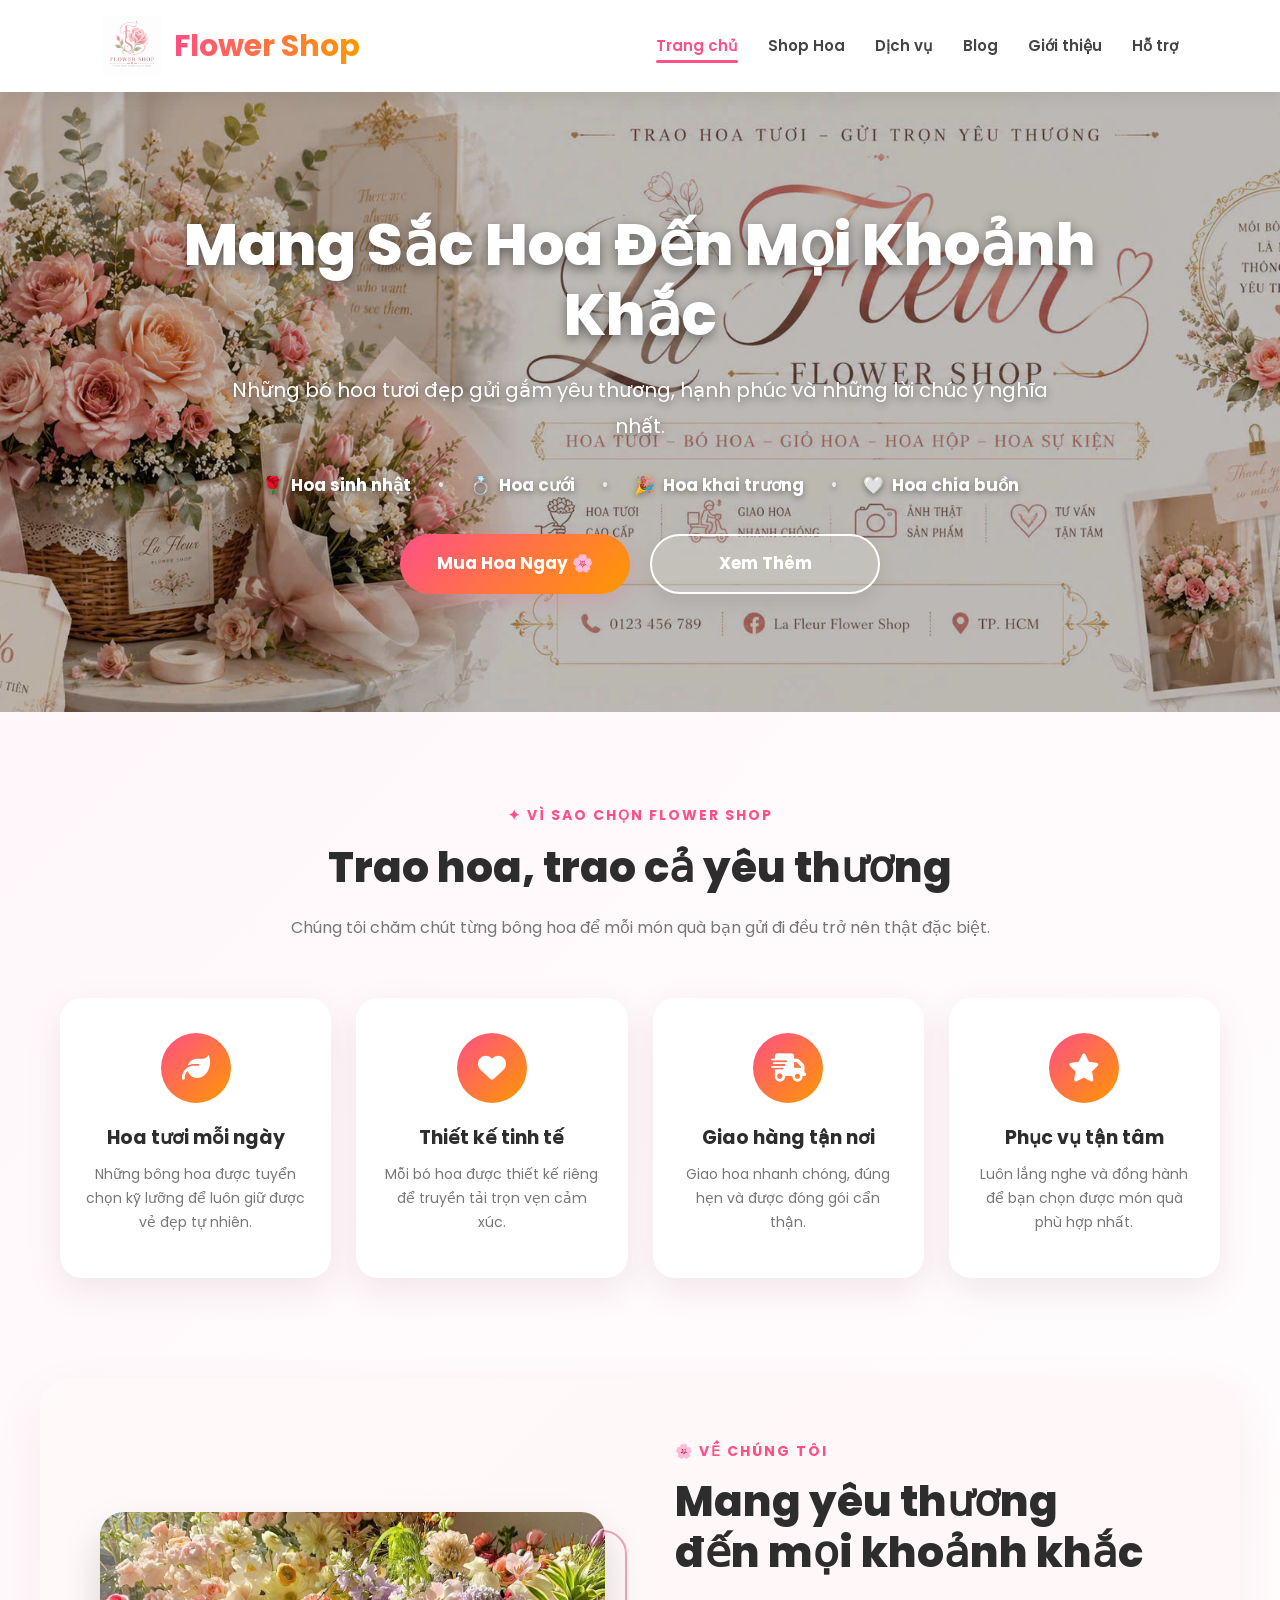
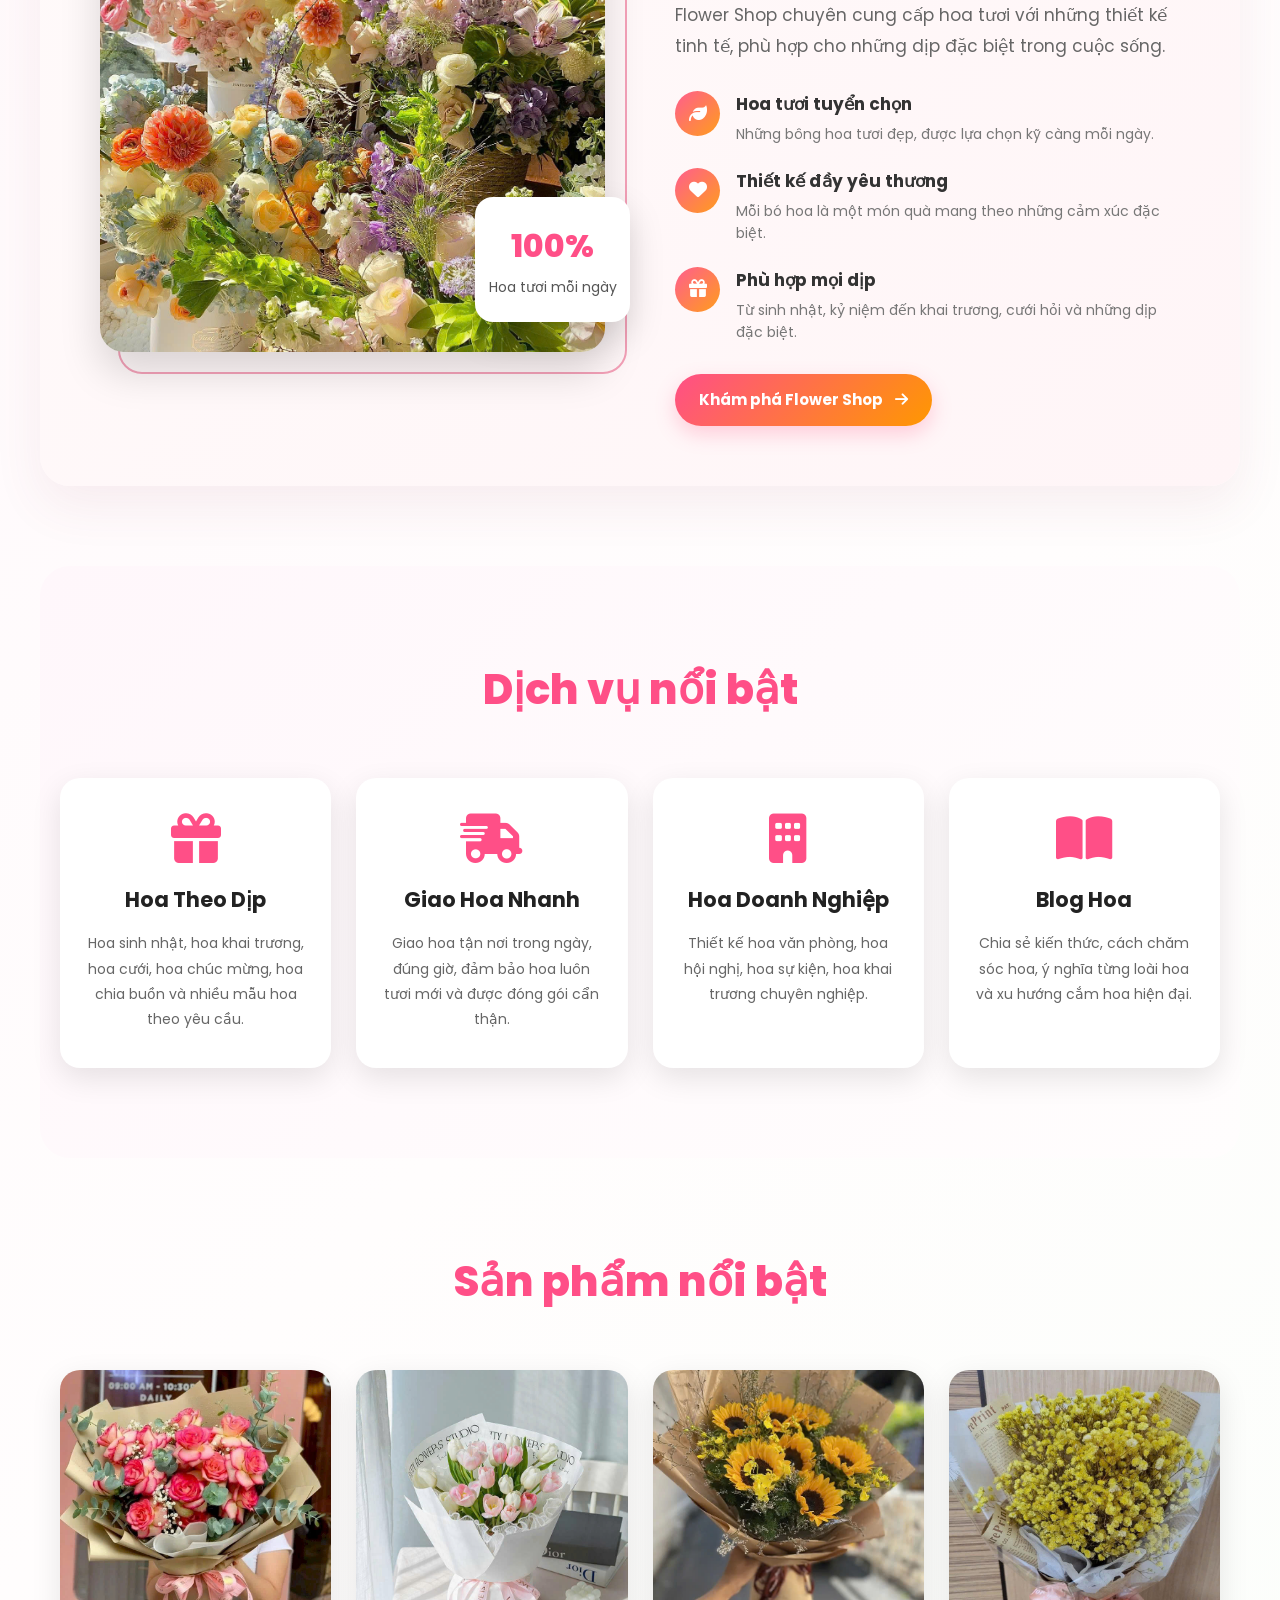
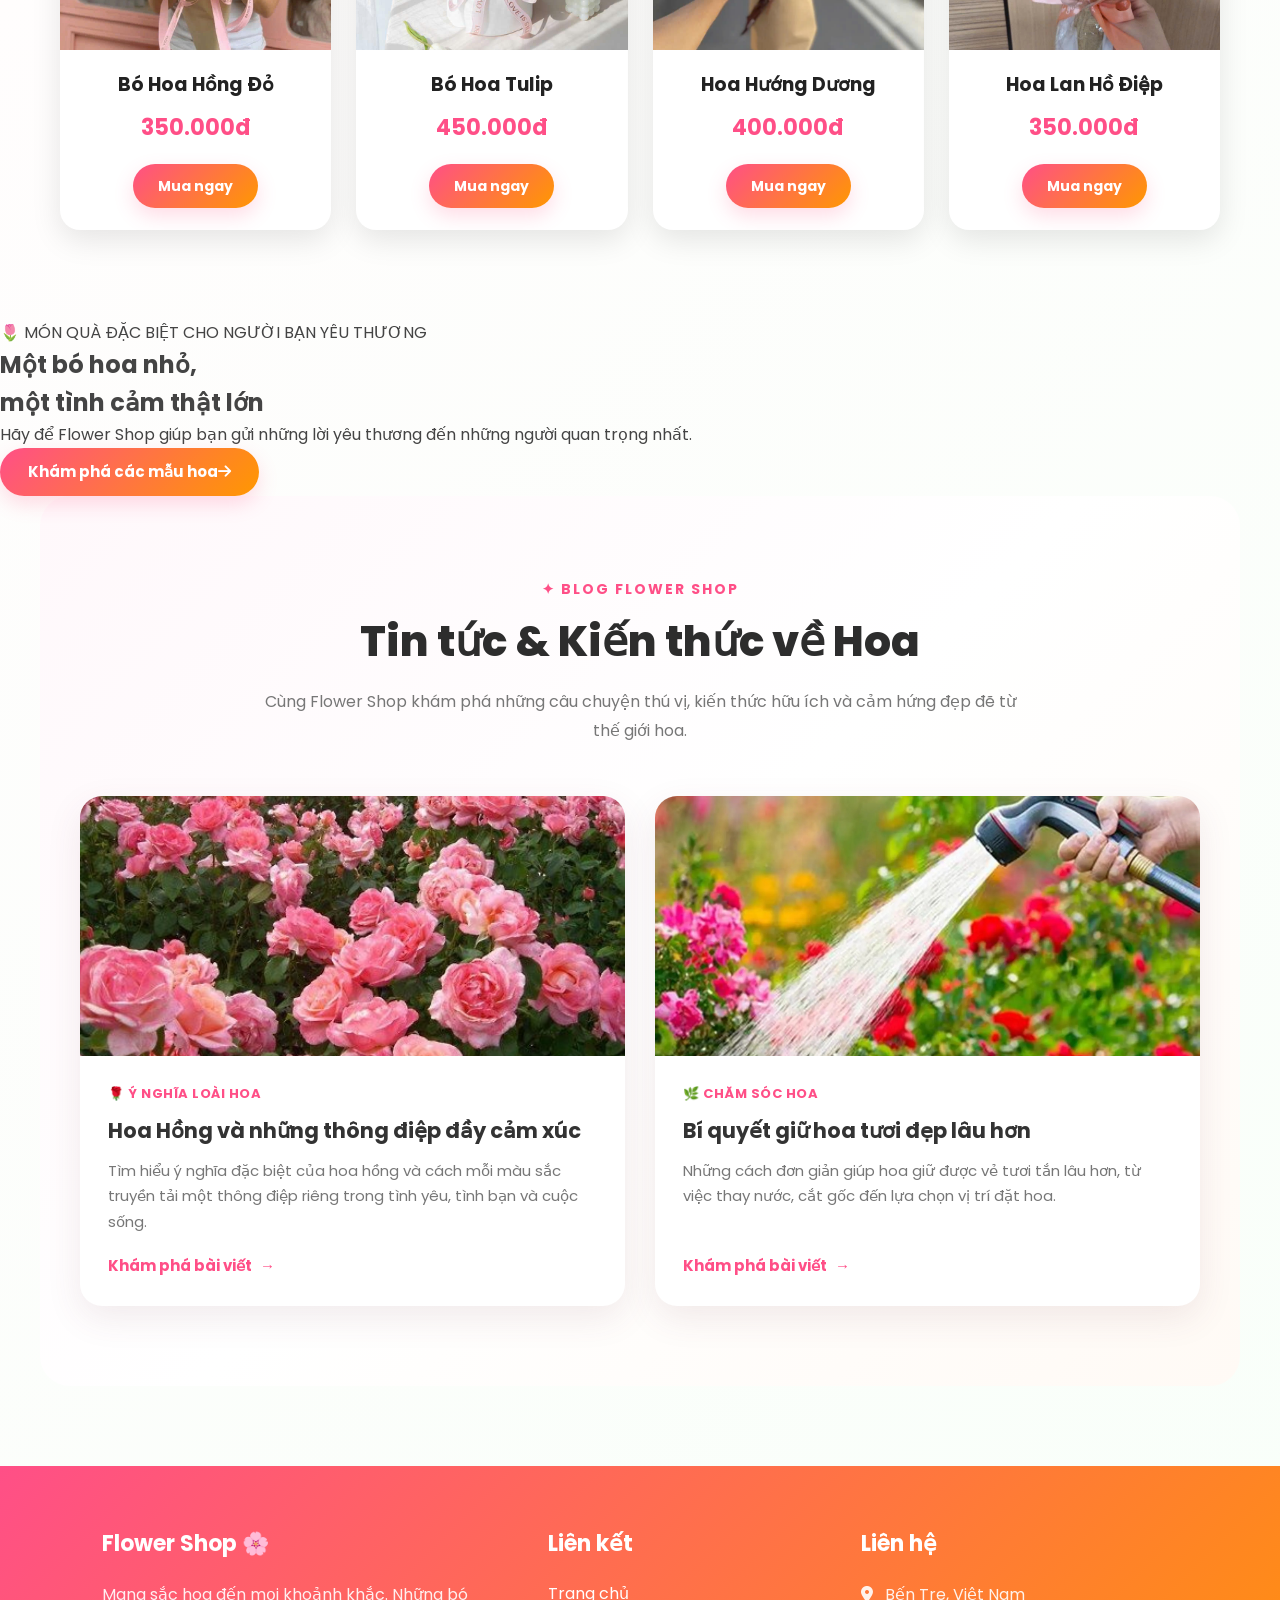
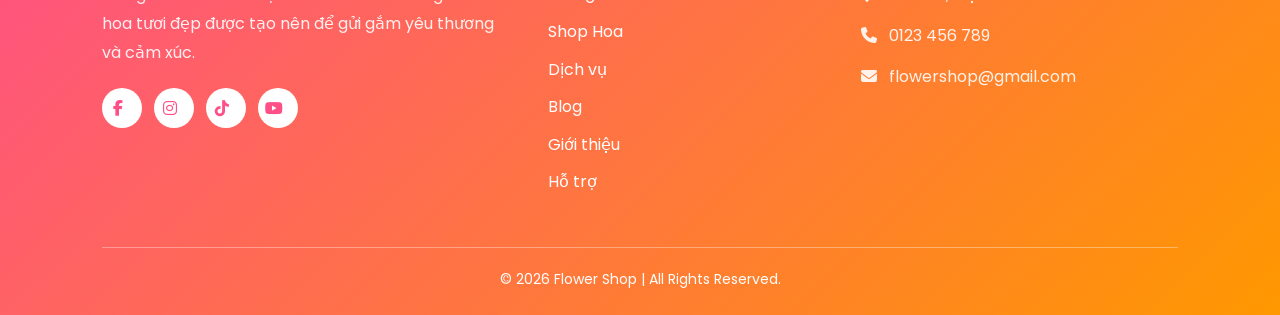
==== index.html @ f6ba6aa0 "Update index.html" ====
<!DOCTYPE html>
<html lang="vi">

<head>

    <meta charset="UTF-8">

    <meta name="viewport" content="width=device-width, initial-scale=1.0">

    <meta
        name="description"
        content="Flower Shop - Hoa tươi cho mọi khoảnh khắc đặc biệt"
    >

    <title>Flower Shop | Mang Sắc Hoa Đến Mọi Khoảnh Khắc</title>


    <!-- =====================================================
         GOOGLE FONT
    ====================================================== -->

    <link rel="preconnect" href="https://fonts.googleapis.com">

    <link
        rel="preconnect"
        href="https://fonts.gstatic.com"
        crossorigin
    >

    <link
        href="https://fonts.googleapis.com/css2?family=Poppins:wght@300;400;500;600;700;800&display=swap"
        rel="stylesheet"
    >


    <!-- =====================================================
         FONT AWESOME
    ====================================================== -->

    <link
        rel="stylesheet"
        href="https://cdnjs.cloudflare.com/ajax/libs/font-awesome/6.5.2/css/all.min.css"
    >


    <!-- =====================================================
         CSS
    ====================================================== -->

    <link rel="stylesheet" href="style.css">

</head>


<body>


<!-- =====================================================
     HEADER
===================================================== -->

<header>

    <!-- LOGO -->

    <a href="index.html" class="logo">

        <img
            src="images/logo.png"
            alt="Flower Shop Logo"
        >

        <span>Flower Shop</span>

    </a>


    <!-- MENU -->

    <nav>

        <ul>

            <li>
                <a href="index.html" class="active">
                    Trang chủ
                </a>
            </li>

            <li>
                <a href="shop.html">
                    Shop Hoa
                </a>
            </li>

            <li>
                <a href="dichvu.html">
                    Dịch vụ
                </a>
            </li>

            <li>
                <a href="blog.html">
                    Blog
                </a>
            </li>

            <li>
                <a href="gioithieu.html">
                    Giới thiệu
                </a>
            </li>

            <li>
                <a href="hotro.html">
                    Hỗ trợ
                </a>
            </li>

        </ul>

    </nav>

</header>



<!-- =====================================================
     HERO BANNER
===================================================== -->

<section class="hero">

    <div class="hero-content">

        <h1>
            Mang Sắc Hoa Đến Mọi Khoảnh Khắc
        </h1>


        <div class="hero-description">

            <p class="hero-intro">

                Những bó hoa tươi đẹp gửi gắm yêu thương,
                hạnh phúc và những lời chúc ý nghĩa nhất.

            </p>


            <div class="hero-categories">

                <span>
                    🌹
                    <strong>Hoa sinh nhật</strong>
                </span>

                <span>
                    💍
                    <strong>Hoa cưới</strong>
                </span>

                <span>
                    🎉
                    <strong>Hoa khai trương</strong>
                </span>

                <span>
                    🤍
                    <strong>Hoa chia buồn</strong>
                </span>

            </div>

        </div>


        <div class="hero-btn">

            <a
                href="shop.html"
                class="btn"
            >
                Mua Hoa Ngay 🌸
            </a>


            <a
                href="gioithieu.html"
                class="btn btn-outline"
            >
                Xem Thêm
            </a>

        </div>

    </div>

</section>



<!-- =====================================================
     WHY US
===================================================== -->

<section class="why-us">

    <div class="why-us-header">

        <span class="why-us-label">
            ✦ VÌ SAO CHỌN FLOWER SHOP
        </span>


        <h2>
            Trao hoa, trao cả yêu thương
        </h2>


        <p>

            Chúng tôi chăm chút từng bông hoa
            để mỗi món quà bạn gửi đi
            đều trở nên thật đặc biệt.

        </p>

    </div>


    <div class="why-us-grid">


        <!-- CARD 1 -->

        <div class="why-us-card">

            <div class="why-us-icon">

                <i class="fa-solid fa-leaf"></i>

            </div>


            <h3>
                Hoa tươi mỗi ngày
            </h3>


            <p>

                Những bông hoa được tuyển chọn kỹ lưỡng
                để luôn giữ được vẻ đẹp tự nhiên.

            </p>

        </div>



        <!-- CARD 2 -->

        <div class="why-us-card">

            <div class="why-us-icon">

                <i class="fa-solid fa-heart"></i>

            </div>


            <h3>
                Thiết kế tinh tế
            </h3>


            <p>

                Mỗi bó hoa được thiết kế riêng
                để truyền tải trọn vẹn cảm xúc.

            </p>

        </div>



        <!-- CARD 3 -->

        <div class="why-us-card">

            <div class="why-us-icon">

                <i class="fa-solid fa-truck-fast"></i>

            </div>


            <h3>
                Giao hàng tận nơi
            </h3>


            <p>

                Giao hoa nhanh chóng, đúng hẹn
                và được đóng gói cẩn thận.

            </p>

        </div>



        <!-- CARD 4 -->

        <div class="why-us-card">

            <div class="why-us-icon">

                <i class="fa-solid fa-star"></i>

            </div>


            <h3>
                Phục vụ tận tâm
            </h3>


            <p>

                Luôn lắng nghe và đồng hành
                để bạn chọn được món quà phù hợp nhất.

            </p>

        </div>


    </div>

</section>



<!-- =====================================================
     GIỚI THIỆU
===================================================== -->

<section class="about-home">


    <!-- HÌNH ẢNH -->

    <div class="about-image">

        <img
            src="images/about.jpg"
            alt="Không gian Flower Shop"
        >


        <div class="about-badge">

            <strong>
                100%
            </strong>


            <span>
                Hoa tươi mỗi ngày
            </span>

        </div>

    </div>



    <!-- NỘI DUNG -->

    <div class="about-text">

        <span class="about-label">
            🌸 VỀ CHÚNG TÔI
        </span>


        <h2>

            Mang yêu thương<br>
            đến mọi khoảnh khắc

        </h2>


        <p class="about-intro">

            Flower Shop chuyên cung cấp hoa tươi
            với những thiết kế tinh tế, phù hợp
            cho những dịp đặc biệt trong cuộc sống.

        </p>


        <div class="about-features">


            <!-- FEATURE 1 -->

            <div class="about-feature">

                <i class="fa-solid fa-leaf"></i>


                <div>

                    <h3>
                        Hoa tươi tuyển chọn
                    </h3>


                    <p>

                        Những bông hoa tươi đẹp,
                        được lựa chọn kỹ càng mỗi ngày.

                    </p>

                </div>

            </div>



            <!-- FEATURE 2 -->

            <div class="about-feature">

                <i class="fa-solid fa-heart"></i>


                <div>

                    <h3>
                        Thiết kế đầy yêu thương
                    </h3>


                    <p>

                        Mỗi bó hoa là một món quà
                        mang theo những cảm xúc đặc biệt.

                    </p>

                </div>

            </div>


            <!-- FEATURE 3 -->

            <div class="about-feature">

                <i class="fa-solid fa-gift"></i>


                <div>

                    <h3>
                        Phù hợp mọi dịp
                    </h3>


                    <p>

                        Từ sinh nhật, kỷ niệm đến khai trương,
                        cưới hỏi và những dịp đặc biệt.

                    </p>

                </div>

            </div>


        </div>


        <a
            href="gioithieu.html"
            class="about-btn"
        >

            Khám phá Flower Shop

            <i class="fa-solid fa-arrow-right"></i>

        </a>

    </div>

</section>



<!-- =====================================================
     DỊCH VỤ NỔI BẬT
===================================================== -->

<section class="service">

    <h2>
        Dịch vụ nổi bật
    </h2>


    <div class="card">


        <!-- DỊCH VỤ 1 -->

        <div class="box">

            <i class="fa-solid fa-gift"></i>


            <h3>
                Hoa Theo Dịp
            </h3>


            <p>

                Hoa sinh nhật, hoa khai trương,
                hoa cưới, hoa chúc mừng,
                hoa chia buồn và nhiều mẫu hoa theo yêu cầu.

            </p>

        </div>



        <!-- DỊCH VỤ 2 -->

        <div class="box">

            <i class="fa-solid fa-truck-fast"></i>


            <h3>
                Giao Hoa Nhanh
            </h3>


            <p>

                Giao hoa tận nơi trong ngày,
                đúng giờ, đảm bảo hoa luôn tươi mới
                và được đóng gói cẩn thận.

            </p>

        </div>



        <!-- DỊCH VỤ 3 -->

        <div class="box">

            <i class="fa-solid fa-building"></i>


            <h3>
                Hoa Doanh Nghiệp
            </h3>


            <p>

                Thiết kế hoa văn phòng,
                hoa hội nghị,
                hoa sự kiện,
                hoa khai trương chuyên nghiệp.

            </p>

        </div>



        <!-- DỊCH VỤ 4 -->

        <div class="box">

            <i class="fa-solid fa-book-open"></i>


            <h3>
                Blog Hoa
            </h3>


            <p>

                Chia sẻ kiến thức,
                cách chăm sóc hoa,
                ý nghĩa từng loài hoa
                và xu hướng cắm hoa hiện đại.

            </p>

        </div>


    </div>

</section>



<!-- =====================================================
     SẢN PHẨM NỔI BẬT
===================================================== -->

<section class="featured">

    <h2>
        Sản phẩm nổi bật
    </h2>


    <div class="products">


        <!-- SẢN PHẨM 1 -->

        <div class="product-card">

            <img
                src="images/rose.jpg"
                alt="Bó Hoa Hồng Đỏ"
            >


            <h3>
                Bó Hoa Hồng Đỏ
            </h3>


            <p class="price">
                350.000đ
            </p>


            <a
                href="shop.html"
                class="btn"
            >
                Mua ngay
            </a>

        </div>



        <!-- SẢN PHẨM 2 -->

        <div class="product-card">

            <img
                src="images/tulip.jpg"
                alt="Bó Hoa Tulip"
            >


            <h3>
                Bó Hoa Tulip
            </h3>


            <p class="price">
                450.000đ
            </p>


            <a
                href="shop.html"
                class="btn"
            >
                Mua ngay
            </a>

        </div>



        <!-- SẢN PHẨM 3 -->

        <div class="product-card">

            <img
                src="images/sunflower.jpg"
                alt="Hoa Hướng Dương"
            >


            <h3>
                Hoa Hướng Dương
            </h3>


            <p class="price">
                400.000đ
            </p>


            <a
                href="shop.html"
                class="btn"
            >
                Mua ngay
            </a>

        </div>



        <!-- SẢN PHẨM 4 -->

        <div class="product-card">

            <img
                src="images/orchid.jpg"
                alt="Hoa Lan Hồ Điệp"
            >


            <h3>
                Hoa Lan Hồ Điệp
            </h3>


            <p class="price">
                350.000đ
            </p>


            <a
                href="shop.html"
                class="btn"
            >
                Mua ngay
            </a>

        </div>


    </div>

</section>



<!-- =====================================================
     CTA
===================================================== -->

<section class="home-cta">

    <div class="home-cta-content">

        <span>
            🌷 MÓN QUÀ ĐẶC BIỆT CHO NGƯỜI BẠN YÊU THƯƠNG
        </span>

        <h2>
            Một bó hoa nhỏ,<br>
            một tình cảm thật lớn
        </h2>

        <p>
            Hãy để Flower Shop giúp bạn gửi những lời yêu thương
            đến những người quan trọng nhất.
        </p>

        <a
            href="shop.html"
            class="btn"
        >
            Khám phá các mẫu hoa
            <i class="fa-solid fa-arrow-right"></i>
        </a>

    </div>

</section>



<!-- =====================================================
     BLOG / TIN TỨC
===================================================== -->

<section class="news">

    <div class="news-header">

        <span class="news-label">
            ✦ BLOG FLOWER SHOP
        </span>


        <h2>
            Tin tức & Kiến thức về Hoa
        </h2>


        <p>

            Cùng Flower Shop khám phá những câu chuyện thú vị,
            kiến thức hữu ích và cảm hứng đẹp đẽ từ thế giới hoa.

        </p>

    </div>


    <div class="news-box">


        <!-- BÀI VIẾT 1 -->

        <article class="news-card">

            <img
                src="images/blog1.jpg"
                alt="Ý nghĩa các màu hoa hồng"
            >


            <div class="news-card-content">

                <span class="news-category">
                    🌹 Ý NGHĨA LOÀI HOA
                </span>


                <h3>
                    Hoa Hồng và những thông điệp đầy cảm xúc
                </h3>


                <p>

                    Tìm hiểu ý nghĩa đặc biệt của hoa hồng
                    và cách mỗi màu sắc truyền tải một thông điệp
                    riêng trong tình yêu, tình bạn và cuộc sống.

                </p>


                <a
                    href="blog.html"
                    class="btn2"
                >
                    Khám phá bài viết
                </a>

            </div>

        </article>



        <!-- BÀI VIẾT 2 -->

        <article class="news-card">

            <img
                src="images/blog2.jpg"
                alt="Cách chăm sóc hoa tươi"
            >


            <div class="news-card-content">

                <span class="news-category">
                    🌿 CHĂM SÓC HOA
                </span>


                <h3>
                    Bí quyết giữ hoa tươi đẹp lâu hơn
                </h3>


                <p>

                    Những cách đơn giản giúp hoa giữ được
                    vẻ tươi tắn lâu hơn, từ việc thay nước,
                    cắt gốc đến lựa chọn vị trí đặt hoa.

                </p>


                <a
                    href="blog.html"
                    class="btn2"
                >
                    Khám phá bài viết
                </a>

            </div>

        </article>


    </div>

</section>



<!-- =====================================================
     FOOTER
===================================================== -->

<footer>

    <div class="footer-content">


        <!-- THÔNG TIN -->

        <div class="footer-box">

            <h3>
                Flower Shop 🌸
            </h3>


            <p>

                Mang sắc hoa đến mọi khoảnh khắc.
                Những bó hoa tươi đẹp được tạo nên
                để gửi gắm yêu thương và cảm xúc.

            </p>


            <!-- SOCIAL -->

            <div class="social">

                <a
                    href="#"
                    aria-label="Facebook"
                >
                    <i class="fab fa-facebook-f"></i>
                </a>


                <a
                    href="#"
                    aria-label="Instagram"
                >
                    <i class="fab fa-instagram"></i>
                </a>


                <a
                    href="#"
                    aria-label="TikTok"
                >
                    <i class="fab fa-tiktok"></i>
                </a>


                <a
                    href="#"
                    aria-label="YouTube"
                >
                    <i class="fab fa-youtube"></i>
                </a>

            </div>

        </div>



        <!-- LIÊN KẾT -->

        <div class="footer-box">

            <h3>
                Liên kết
            </h3>


            <ul>

                <li>
                    <a href="index.html">
                        Trang chủ
                    </a>
                </li>


                <li>
                    <a href="shop.html">
                        Shop Hoa
                    </a>
                </li>


                <li>
                    <a href="dichvu.html">
                        Dịch vụ
                    </a>
                </li>


                <li>
                    <a href="blog.html">
                        Blog
                    </a>
                </li>


                <li>
                    <a href="gioithieu.html">
                        Giới thiệu
                    </a>
                </li>


                <li>
                    <a href="hotro.html">
                        Hỗ trợ
                    </a>
                </li>

            </ul>

        </div>



        <!-- LIÊN HỆ -->

        <div class="footer-box">

            <h3>
                Liên hệ
            </h3>


            <p>
                <i class="fa-solid fa-location-dot"></i>
                Bến Tre, Việt Nam
            </p>


            <p>
                <i class="fa-solid fa-phone"></i>
                0123 456 789
            </p>


            <p>
                <i class="fa-solid fa-envelope"></i>
                flowershop@gmail.com
            </p>

        </div>


    </div>


    <hr>


    <p class="copyright">

        © 2026 Flower Shop | All Rights Reserved.

    </p>

</footer>


</body>

</html>
---- style.css ----
/* =========================================================
   FLOWER SHOP - STYLE.CSS
   CSS ĐÃ SẮP XẾP LẠI
========================================================= */


/* =========================================================
   1. RESET & GLOBAL
========================================================= */

* {
    margin: 0;
    padding: 0;
    box-sizing: border-box;
    font-family: 'Poppins', sans-serif;
}

html {
    scroll-behavior: smooth;
}

html,
body {
    width: 100%;
    min-height: 100%;
    margin: 0;
    padding: 0;
    overflow-x: hidden;
}

body {
    background: linear-gradient(
        135deg,
        #fff6fa,
        #fffdfd,
        #f8fff9
    );

    color: #444;
    line-height: 1.6;
}

:root {
    --pink: #ff4f87;
    --pink-light: #ffe5ee;
    --pink-dark: #e63b72;

    --orange: #ff9800;
    --orange-light: #ffc46b;

    --green: #4caf50;

    --white: #ffffff;
    --dark: #2d2d2d;
    --gray: #666;

    --shadow:
        0 10px 30px rgba(0, 0, 0, 0.10);
}

img {
    max-width: 100%;
    display: block;
}

a {
    text-decoration: none;
    color: inherit;
}

button,
input,
textarea {
    font-family: inherit;
}

section {
    width: 100%;
}

h1,
h2,
h3,
h4,
p {
    word-wrap: break-word;
}


/* =========================================================
   2. BUTTON GLOBAL
========================================================= */

.btn {
    display: inline-flex;
    align-items: center;
    justify-content: center;

    padding: 12px 28px;

    border: none;
    border-radius: 35px;

    color: #fff;

    background:
        linear-gradient(
            135deg,
            var(--pink),
            var(--orange)
        );

    font-size: 15px;
    font-weight: 700;

    cursor: pointer;

    box-shadow:
        0 8px 20px rgba(255, 79, 129, 0.20);

    transition:
        transform 0.3s ease,
        box-shadow 0.3s ease;
}

.btn:hover {
    color: #fff;
    transform: translateY(-4px);

    box-shadow:
        0 12px 28px rgba(255, 79, 129, 0.30);
}


/* =========================================================
   3. HEADER
========================================================= */

header {
    position: sticky;
    top: 0;
    left: 0;

    z-index: 999;

    width: 100%;

    display: flex;
    align-items: center;
    justify-content: space-between;

    padding: 16px 8%;

    background: rgba(255, 255, 255, 0.96);

    backdrop-filter: blur(12px);

    box-shadow:
        0 3px 18px rgba(0, 0, 0, 0.08);
}


/* LOGO */

.logo {
    display: flex;
    align-items: center;

    gap: 12px;

    font-size: 30px;
    font-weight: 700;

    color: var(--pink);

    transition: 0.3s;
}

.logo img {
    width: 60px;
    height: 60px;

    object-fit: contain;
}

.logo span {
    background:
        linear-gradient(
            90deg,
            #ff4f81,
            #ff9800
        );

    -webkit-background-clip: text;
    -webkit-text-fill-color: transparent;
}

.logo:hover {
    transform: scale(1.05);
}


/* MENU */

nav ul {
    display: flex;
    align-items: center;

    list-style: none;

    gap: 30px;
}

nav ul li {
    margin: 0;
}

nav ul li a {
    position: relative;

    color: #444;

    font-size: 15px;
    font-weight: 600;

    transition: 0.3s;
}

nav ul li a:hover,
nav ul li a.active {
    color: var(--pink);
}

nav ul li a::after {
    content: "";

    position: absolute;

    left: 0;
    bottom: -7px;

    width: 0;
    height: 3px;

    background: var(--pink);

    border-radius: 10px;

    transition: 0.3s;
}

nav ul li a:hover::after,
nav ul li a.active::after {
    width: 100%;
}


/* =========================================================
   4. HERO
========================================================= */

.hero {
    position: relative;

    width: 100%;
    min-height: 620px;

    display: flex;
    align-items: center;
    justify-content: center;

    overflow: hidden;

    background:
        linear-gradient(
            rgba(0, 0, 0, 0.25),
            rgba(0, 0, 0, 0.25)
        ),
        url("images/banner.jpg");

    background-position: center;
    background-repeat: no-repeat;
    background-size: cover;
}

.hero-content {
    position: relative;
    z-index: 2;

    width: 100%;
    max-width: 1200px;

    margin: 0 auto;

    padding: 80px 30px;

    display: flex;
    flex-direction: column;

    align-items: center;
    justify-content: center;

    text-align: center;
}

.hero h1 {
    max-width: 1000px;

    margin-bottom: 22px;

    color: #fff;

    font-size: 58px;
    font-weight: 800;

    line-height: 1.2;

    text-shadow:
        0 4px 12px rgba(0, 0, 0, 0.45);
}

.hero-description {
    width: 100%;
    max-width: 850px;

    margin: 0 auto;
}

.hero-intro {
    margin-bottom: 28px;

    color: #fff;

    font-size: 20px;
    line-height: 1.8;

    text-shadow:
        0 2px 8px rgba(0, 0, 0, 0.45);
}

.hero-categories {
    display: flex;
    align-items: center;
    justify-content: center;

    flex-wrap: wrap;

    gap: 15px 25px;

    margin-bottom: 35px;
}

.hero-categories span {
    display: flex;
    align-items: center;

    gap: 8px;

    color: #fff;

    font-size: 17px;
    font-weight: 500;

    text-shadow:
        0 2px 6px rgba(0, 0, 0, 0.4);
}

.hero-categories span:not(:last-child)::after {
    content: "•";

    margin-left: 18px;

    color: rgba(255, 255, 255, 0.75);
}

.hero-btn {
    display: flex;
    align-items: center;
    justify-content: center;

    flex-wrap: wrap;

    gap: 20px;
}

.hero-btn .btn {
    width: 230px;
    height: 60px;

    padding: 0;

    border-radius: 35px;

    font-size: 17px;
}

.hero-btn .btn-outline {
    color: #fff;

    background: rgba(255, 255, 255, 0.12);

    border: 2px solid #fff;

    box-shadow:
        0 8px 20px rgba(0, 0, 0, 0.08);
}

.hero-btn .btn-outline:hover {
    color: var(--pink);
    background: #fff;
}


/* =========================================================
   5. WHY US
========================================================= */

.why-us {
    width: 100%;
    max-width: 1200px;

    margin: 0 auto;

    padding: 90px 20px 80px;
}

.why-us-header {
    width: 100%;
    max-width: 760px;

    margin: 0 auto 55px;

    text-align: center;
}

.why-us-label {
    display: inline-block;

    margin-bottom: 15px;

    color: var(--pink);

    font-size: 14px;
    font-weight: 700;

    letter-spacing: 2px;
}

.why-us-header h2 {
    margin-bottom: 18px;

    color: var(--dark);

    font-size: 42px;
    font-weight: 800;

    line-height: 1.3;
}

.why-us-header p {
    color: #777;

    font-size: 16px;

    line-height: 1.8;
}

.why-us-grid {
    width: 100%;

    display: grid;

    grid-template-columns:
        repeat(4, minmax(0, 1fr));

    gap: 25px;
}

.why-us-card {
    min-width: 0;
    min-height: 280px;

    padding: 35px 25px;

    background: #fff;

    border-radius: 22px;

    text-align: center;

    box-shadow:
        0 12px 35px rgba(120, 60, 80, 0.10);

    transition:
        transform 0.35s ease,
        box-shadow 0.35s ease;
}

.why-us-card:hover {
    transform: translateY(-8px);

    box-shadow:
        0 20px 45px rgba(120, 60, 80, 0.16);
}

.why-us-icon {
    width: 70px;
    height: 70px;

    margin: 0 auto 22px;

    display: flex;
    align-items: center;
    justify-content: center;

    color: #fff;

    background:
        linear-gradient(
            135deg,
            var(--pink),
            var(--orange)
        );

    border-radius: 50%;

    font-size: 28px;
}

.why-us-card h3 {
    margin-bottom: 12px;

    color: #2d2d2d;

    font-size: 19px;

    line-height: 1.4;
}

.why-us-card p {
    color: #777;

    font-size: 14px;

    line-height: 1.7;
}


/* =========================================================
   6. ABOUT HOME
========================================================= */

.about-home {
    position: relative;

    width: calc(100% - 40px);
    max-width: 1200px;

    min-height: 560px;

    margin: 20px auto 80px;

    padding: 60px;

    display: grid;

    grid-template-columns:
        minmax(0, 1fr)
        minmax(0, 1fr);

    align-items: center;

    gap: 70px;

    background:
        linear-gradient(
            135deg,
            #fffafa,
            #fff5f7
        );

    border-radius: 30px;

    box-shadow:
        0 20px 50px rgba(150, 70, 90, 0.08);
}

.about-image {
    position: relative;

    width: 100%;
    height: 440px;

    border-radius: 24px;
}

.about-image img {
    position: relative;
    z-index: 1;

    width: 100%;
    height: 100%;

    object-fit: cover;

    border-radius: 24px;

    box-shadow:
        0 20px 40px rgba(0, 0, 0, 0.15);

    transition: 0.5s;
}

.about-image:hover img {
    transform: scale(1.03);
}

.about-image::before {
    content: "";

    position: absolute;

    top: 18px;
    left: 18px;

    width: 100%;
    height: 100%;

    border: 2px solid #f4a1b8;

    border-radius: 24px;

    z-index: 0;
}

.about-badge {
    position: absolute;

    right: -25px;
    bottom: 30px;

    z-index: 2;

    width: 155px;
    height: 125px;

    display: flex;
    flex-direction: column;

    align-items: center;
    justify-content: center;

    text-align: center;

    background: #fff;

    border-radius: 18px;

    box-shadow:
        0 15px 35px rgba(0, 0, 0, 0.15);
}

.about-badge strong {
    color: var(--pink);

    font-size: 32px;
    font-weight: 800;
}

.about-badge span {
    margin-top: 5px;

    color: #555;

    font-size: 14px;
}

.about-text {
    min-width: 0;
    text-align: left;
}

.about-label {
    display: inline-block;

    margin-bottom: 15px;

    color: var(--pink);

    font-size: 14px;
    font-weight: 700;

    letter-spacing: 2px;
}

.about-text h2 {
    margin-bottom: 22px;

    color: var(--dark);

    font-size: 42px;
    font-weight: 800;

    line-height: 1.2;
}

.about-intro {
    margin-bottom: 30px;

    color: #666;

    font-size: 17px;

    line-height: 1.8;
}

.about-features {
    display: flex;
    flex-direction: column;

    gap: 22px;

    margin-bottom: 30px;
}

.about-feature {
    display: flex;
    align-items: flex-start;

    gap: 16px;
}

.about-feature > i {
    width: 45px;
    height: 45px;

    flex-shrink: 0;

    display: flex;
    align-items: center;
    justify-content: center;

    color: #fff;

    background:
        linear-gradient(
            135deg,
            #ff5d8f,
            #ff9d1c
        );

    border-radius: 50%;

    font-size: 18px;
}

.about-feature h3 {
    margin-bottom: 5px;

    color: #333;

    font-size: 17px;
}

.about-feature p {
    color: #777;

    font-size: 14px;

    line-height: 1.6;
}

.about-btn {
    display: inline-flex;
    align-items: center;

    gap: 12px;

    padding: 14px 24px;

    color: #fff;

    background:
        linear-gradient(
            135deg,
            var(--pink),
            var(--orange)
        );

    border-radius: 30px;

    font-size: 15px;
    font-weight: 700;

    box-shadow:
        0 8px 20px rgba(255, 79, 129, 0.25);

    transition: 0.3s;
}

.about-btn:hover {
    color: #fff;

    transform: translateY(-4px);
}


/* =========================================================
   7. SERVICE
========================================================= */

.service {
    width: calc(100% - 40px);
    max-width: 1200px;

    margin: 0 auto;

    padding: 90px 20px;

    background:
        linear-gradient(
            135deg,
            #fff7fb,
            #fffdfd
        );

    border-radius: 30px;
}

.service h2 {
    margin-bottom: 55px;

    color: var(--pink);

    font-size: 42px;
    font-weight: 800;

    text-align: center;
}

.card {
    width: 100%;

    display: grid;

    grid-template-columns:
        repeat(4, minmax(0, 1fr));

    gap: 25px;
}

.box {
    min-width: 0;
    min-height: 290px;

    display: flex;
    flex-direction: column;

    align-items: center;

    padding: 35px 25px;

    background: #fff;

    border-radius: 20px;

    text-align: center;

    box-shadow: var(--shadow);

    transition:
        transform 0.35s ease,
        box-shadow 0.35s ease;
}

.box:hover {
    transform: translateY(-8px);

    box-shadow:
        0 18px 40px rgba(0, 0, 0, 0.14);
}

.box i {
    margin-bottom: 20px;

    color: var(--pink);

    font-size: 50px;
}

.box h3 {
    margin-bottom: 15px;

    color: #222;

    font-size: 21px;
}

.box p {
    color: #666;

    font-size: 14px;

    line-height: 1.8;
}


/* =========================================================
   8. FEATURED PRODUCTS
========================================================= */

.featured {
    width: 100%;
    max-width: 1200px;

    margin: 0 auto;

    padding: 90px 20px;
}

.featured h2 {
    margin-bottom: 55px;

    color: var(--pink);

    font-size: 42px;
    font-weight: 800;

    text-align: center;
}

.products {
    width: 100%;

    display: grid;

    grid-template-columns:
        repeat(4, minmax(0, 1fr));

    gap: 25px;
}

.product-card {
    min-width: 0;

    overflow: hidden;

    display: flex;
    flex-direction: column;

    align-items: center;

    background: #fff;

    border-radius: 20px;

    text-align: center;

    box-shadow: var(--shadow);

    transition:
        transform 0.35s ease,
        box-shadow 0.35s ease;
}

.product-card:hover {
    transform: translateY(-10px);

    box-shadow:
        0 18px 40px rgba(0, 0, 0, 0.15);
}

.product-card img {
    width: 100%;
    height: 280px;

    object-fit: cover;

    transition: 0.5s;
}

.product-card:hover img {
    transform: scale(1.06);
}

.product-card h3 {
    margin: 20px 15px 10px;

    color: #222;

    font-size: 19px;
}

.price {
    margin-bottom: 18px;

    color: var(--pink);

    font-size: 22px;
    font-weight: 700;
}

.product-card .btn {
    margin-top: auto;
    margin-bottom: 22px;

    padding: 11px 25px;

    font-size: 14px;
}


/* =========================================================
   9. NEWS / BLOG PREVIEW
========================================================= */

.news {
    width: calc(100% - 40px);
    max-width: 1200px;

    margin: 0 auto 80px;

    padding: 80px 40px;

    background:
        linear-gradient(
            135deg,
            #fff8fb,
            #fff,
            #fffaf5
        );

    border-radius: 30px;
}

.news-header {
    width: 100%;
    max-width: 760px;

    margin: 0 auto 50px;

    text-align: center;
}

.news-label {
    display: inline-block;

    margin-bottom: 15px;

    color: var(--pink);

    font-size: 14px;
    font-weight: 700;

    letter-spacing: 2px;
}

.news-header h2 {
    margin-bottom: 18px;

    color: #2d2d2d;

    font-size: 42px;
    font-weight: 800;

    line-height: 1.3;
}

.news-header p {
    color: #777;

    font-size: 16px;

    line-height: 1.8;
}

.news-box {
    width: 100%;

    display: grid;

    grid-template-columns:
        repeat(2, minmax(0, 1fr));

    gap: 30px;
}

.news-card {
    min-width: 0;

    overflow: hidden;

    display: flex;
    flex-direction: column;

    background: #fff;

    border-radius: 22px;

    box-shadow:
        0 12px 35px rgba(120, 60, 80, 0.10);

    transition:
        transform 0.35s ease,
        box-shadow 0.35s ease;
}

.news-card:hover {
    transform: translateY(-8px);

    box-shadow:
        0 20px 45px rgba(120, 60, 80, 0.16);
}

.news-card > img {
    width: 100%;
    height: 260px;

    object-fit: cover;

    transition: 0.5s;
}

.news-card:hover > img {
    transform: scale(1.05);
}

.news-card-content {
    flex: 1;

    display: flex;
    flex-direction: column;

    padding: 28px;
}

.news-category {
    display: inline-block;

    width: fit-content;

    margin-bottom: 12px;

    color: var(--pink);

    font-size: 13px;
    font-weight: 700;

    letter-spacing: 0.5px;
}

.news-card h3 {
    margin-bottom: 12px;

    color: #333;

    font-size: 21px;

    line-height: 1.4;
}

.news-card p {
    flex: 1;

    margin-bottom: 20px;

    color: #777;

    font-size: 15px;

    line-height: 1.7;
}

.btn2 {
    display: inline-flex;
    align-items: center;

    gap: 8px;

    width: fit-content;

    color: var(--pink);

    font-size: 15px;
    font-weight: 700;

    transition: 0.3s;
}

.btn2::after {
    content: "→";

    transition: 0.3s;
}

.btn2:hover {
    color: var(--pink-dark);
}

.btn2:hover::after {
    transform: translateX(5px);
}


/* =========================================================
   10. SHOP SEARCH
========================================================= */

.search-box {
    width: 100%;
    max-width: 850px;

    min-height: 78px;

    margin: 0 auto 55px;

    display: flex;
    align-items: center;

    gap: 15px;

    padding: 9px 10px 9px 25px;

    background: #fff;

    border: 2px solid #ffe0ea;

    border-radius: 50px;

    box-shadow:
        0 12px 35px rgba(255, 79, 135, 0.12);

    transition: 0.3s;
}

.search-box:focus-within {
    border-color: var(--pink);

    box-shadow:
        0 15px 40px rgba(255, 79, 135, 0.22);

    transform: translateY(-2px);
}

.search-box input {
    flex: 1;

    width: 100%;
    height: 58px;

    padding: 0 10px;

    border: none;
    outline: none;

    background: transparent;

    color: #444;

    font-size: 17px;
}

.search-box input::placeholder {
    color: #aaa;
}

.search-box button {
    min-width: 145px;
    height: 58px;

    padding: 0 25px;

    border: none;
    border-radius: 35px;

    color: #fff;

    background:
        linear-gradient(
            135deg,
            var(--pink),
            var(--orange)
        );

    font-size: 16px;
    font-weight: 700;

    cursor: pointer;

    transition: 0.3s;
}

.search-box button:hover {
    transform: scale(1.05);
}


/* =========================================================
   11. BLOG PAGE
========================================================= */

.blog {
    width: 100%;

    padding: 90px 8%;

    background:
        linear-gradient(
            135deg,
            #fff8fb,
            #fff,
            #fffaf5
        );
}

.blog-header {
    width: 100%;
    max-width: 700px;

    margin: 0 auto 60px;

    text-align: center;
}

.blog-label {
    display: inline-block;

    margin-bottom: 15px;

    color: var(--pink);

    font-size: 14px;
    font-weight: 700;

    letter-spacing: 2px;
}

.blog-header h1 {
    margin-bottom: 18px;

    color: #2d2d2d;

    font-size: 44px;
    font-weight: 800;
}

.blog-header p {
    color: #777;

    font-size: 17px;

    line-height: 1.8;
}

.blog-container {
    width: 100%;
    max-width: 1200px;

    margin: 0 auto;

    display: grid;

    grid-template-columns:
        repeat(3, minmax(0, 1fr));

    gap: 30px;
}

.blog-card {
    min-width: 0;

    overflow: hidden;

    background: #fff;

    border-radius: 22px;

    box-shadow:
        0 12px 35px rgba(120, 60, 80, 0.10);

    transition: 0.35s;
}

.blog-card:hover {
    transform: translateY(-10px);

    box-shadow:
        0 20px 45px rgba(120, 60, 80, 0.18);
}

.blog-image {
    position: relative;

    height: 240px;

    overflow: hidden;
}

.blog-image img {
    width: 100%;
    height: 100%;

    object-fit: cover;

    transition: 0.5s;
}

.blog-card:hover .blog-image img {
    transform: scale(1.08);
}

.blog-category {
    position: absolute;

    top: 18px;
    left: 18px;

    padding: 8px 15px;

    color: #fff;

    background:
        linear-gradient(
            135deg,
            var(--pink),
            var(--orange)
        );

    border-radius: 20px;

    font-size: 12px;
    font-weight: 600;
}

.blog-content {
    padding: 25px;
}

.blog-date {
    display: block;

    margin-bottom: 12px;

    color: var(--pink);

    font-size: 13px;
}

.blog-date i {
    margin-right: 5px;
}

.blog-content h2 {
    margin-bottom: 14px;

    color: #2d2d2d;

    font-size: 23px;

    line-height: 1.35;
}

.blog-content p {
    margin-bottom: 20px;

    color: #777;

    font-size: 15px;

    line-height: 1.7;
}

.blog-link {
    display: inline-flex;
    align-items: center;

    gap: 8px;

    color: var(--pink);

    font-weight: 700;

    transition: 0.3s;
}

.blog-link:hover {
    gap: 14px;

    color: var(--pink-dark);
}


/* =========================================================
   12. SUPPORT PAGE
========================================================= */

.support {
    width: 100%;
    max-width: 1200px;

    margin: 0 auto;

    padding: 90px 20px;
}

.support > h2 {
    margin-bottom: 55px;

    color: var(--pink);

    font-size: 42px;

    text-align: center;
}

.support-container {
    width: 100%;

    display: grid;

    grid-template-columns:
        minmax(0, 0.9fr)
        minmax(0, 1.1fr);

    gap: 45px;

    align-items: stretch;
}

.contact-info,
.contact-form {
    min-width: 0;

    padding: 40px;

    background: #fff;

    border-radius: 24px;

    box-shadow:
        0 12px 35px rgba(120, 60, 80, 0.10);
}

.contact-info h3,
.contact-form h3 {
    margin-bottom: 30px;

    color: #2d2d2d;

    font-size: 25px;
}

.contact-info p {
    display: flex;
    align-items: flex-start;

    gap: 15px;

    margin-bottom: 25px;

    color: #666;

    font-size: 16px;

    line-height: 1.7;
}

.contact-info p i {
    min-width: 22px;

    margin-top: 4px;

    color: var(--pink);

    font-size: 19px;
}

.contact-form form {
    display: flex;
    flex-direction: column;

    gap: 22px;
}

.contact-form input,
.contact-form textarea {
    width: 100%;

    padding: 18px 20px;

    border: 1px solid #e5e5e5;

    border-radius: 14px;

    outline: none;

    background: #fffafd;

    color: #333;

    font-size: 16px;

    transition: 0.3s;
}

.contact-form input {
    height: 58px;
}

.contact-form textarea {
    min-height: 170px;

    resize: vertical;
}

.contact-form input:focus,
.contact-form textarea:focus {
    border-color: var(--pink);

    background: #fff;

    box-shadow:
        0 0 0 4px rgba(255, 79, 135, 0.10);
}

.contact-form button {
    width: 180px;

    min-height: 55px;

    margin-top: 5px;

    border: none;

    font-size: 16px;

    cursor: pointer;
}


/* =========================================================
   13. LOGIN
========================================================= */

.login {
    min-height: 90vh;

    display: flex;

    align-items: center;
    justify-content: center;

    padding: 40px;

    background: #fff7fb;
}

.login-box {
    width: 100%;
    max-width: 420px;

    padding: 40px;

    background: #fff;

    border-radius: 20px;

    box-shadow:
        0 10px 30px rgba(0, 0, 0, 0.10);
}

.login-box h2 {
    margin-bottom: 30px;

    color: var(--pink);

    text-align: center;
}

.login-box input {
    width: 100%;

    padding: 15px;

    margin-bottom: 18px;

    border: 1px solid #ddd;

    border-radius: 10px;

    font-size: 16px;

    outline: none;
}

.login-box input:focus {
    border-color: var(--pink);
}

.login-box button {
    width: 100%;

    cursor: pointer;
}

.login-box p {
    margin-top: 20px;

    text-align: center;
}

.login-box a {
    color: var(--pink);

    font-weight: 600;
}


/* =========================================================
   14. FOOTER
========================================================= */

footer {
    width: 100%;

    margin-top: 50px;

    padding: 60px 8% 25px;

    background:
        linear-gradient(
            135deg,
            #ff4f87,
            #ff9800
        );

    color: #fff;
}

.footer-content {
    width: 100%;
    max-width: 1200px;

    margin: 0 auto;

    display: grid;

    grid-template-columns:
        minmax(0, 1.5fr)
        minmax(0, 1fr)
        minmax(0, 1.2fr);

    gap: 50px;
}

.footer-box {
    min-width: 0;
}

.footer-box h3 {
    margin-bottom: 20px;

    font-size: 22px;
}

.footer-box p {
    margin-bottom: 12px;

    color: rgba(255, 255, 255, 0.9);

    line-height: 1.8;
}

.footer-box ul {
    list-style: none;
}

.footer-box ul li {
    margin: 12px 0;
}

.footer-box ul li a {
    color: #fff;

    transition: 0.3s;
}

.footer-box ul li a:hover {
    padding-left: 5px;

    color: #fff1f5;
}

.footer-box i {
    margin-right: 8px;
}

.social {
    display: flex;

    gap: 12px;

    margin-top: 20px;
}

.social a {
    width: 40px;
    height: 40px;

    display: flex;
    align-items: center;
    justify-content: center;

    color: var(--pink);

    background: #fff;

    border-radius: 50%;

    transition: 0.3s;
}

.social a:hover {
    transform: translateY(-5px);

    background: var(--pink-light);
}

footer hr {
    width: 100%;
    max-width: 1200px;

    margin: 40px auto 20px;

    border: none;

    border-top:
        1px solid rgba(255, 255, 255, 0.35);
}

.copyright {
    text-align: center;

    font-size: 14px;
}


/* =========================================================
   15. SCROLLBAR
========================================================= */

::-webkit-scrollbar {
    width: 10px;
}

::-webkit-scrollbar-track {
    background: #ffeaf2;
}

::-webkit-scrollbar-thumb {
    background:
        linear-gradient(
            var(--pink),
            var(--orange)
        );

    border-radius: 20px;
}


/* =========================================================
   16. ANIMATION
========================================================= */

@keyframes fadeUp {
    from {
        opacity: 0;
        transform: translateY(30px);
    }

    to {
        opacity: 1;
        transform: translateY(0);
    }
}

.why-us-card,
.about-home,
.box,
.product-card,
.news-card,
.blog-card {
    animation:
        fadeUp 0.8s ease;
}


/* =========================================================
   17. TABLET
========================================================= */

@media (max-width: 992px) {

    header {
        padding: 16px 5%;
    }

    .hero {
        min-height: 580px;
    }

    .hero h1 {
        font-size: 48px;
    }

    .hero-intro {
        font-size: 18px;
    }

    .why-us-grid {
        grid-template-columns: repeat(2, minmax(0, 1fr));
    }

    .card {
        grid-template-columns: repeat(2, minmax(0, 1fr));
    }

    .products {
        grid-template-columns: repeat(2, minmax(0, 1fr));
    }

    .news-box {
        grid-template-columns: repeat(2, minmax(0, 1fr));
    }

    .blog-container {
        grid-template-columns: repeat(2, minmax(0, 1fr));
    }

    .support-container {
        grid-template-columns: 1fr;
    }

    .footer-content {
        grid-template-columns: repeat(2, minmax(0, 1fr));
    }

    .about-home {
        grid-template-columns: 1fr;

        gap: 55px;

        padding: 45px;
    }

    .about-text {
        text-align: center;
    }

    .about-feature {
        text-align: left;
    }
}


/* =========================================================
   18. MOBILE
========================================================= */

@media (max-width: 768px) {

    /* HEADER */

    header {
        flex-direction: column;

        gap: 15px;

        padding: 15px 20px;
    }

    .logo {
        font-size: 26px;
    }

    .logo img {
        width: 55px;
        height: 55px;
    }

    nav ul {
        flex-wrap: wrap;

        justify-content: center;

        gap: 12px 18px;
    }

    nav ul li a {
        font-size: 13px;
    }


    /* HERO */

    .hero {
        min-height: 680px;

        background-position: center;
    }

    .hero-content {
        padding: 60px 24px 40px;
    }

    .hero h1 {
        font-size: 40px;
    }

    .hero-intro {
        font-size: 16px;
    }

    .hero-categories {
        gap: 12px 18px;
    }

    .hero-categories span {
        font-size: 14px;
    }

    .hero-btn {
        flex-direction: column;

        gap: 14px;
    }

    .hero-btn .btn {
        width: 220px;
        height: 55px;

        font-size: 16px;
    }


    /* WHY US */

    .why-us {
        padding: 65px 15px;
    }

    .why-us-header {
        margin-bottom: 35px;
    }

    .why-us-header h2 {
        font-size: 30px;
    }

    .why-us-header p {
        font-size: 14px;
    }

    .why-us-grid {
        grid-template-columns:
            repeat(2, minmax(0, 1fr));

        gap: 15px;
    }

    .why-us-card {
        min-height: auto;

        padding: 25px 15px;
    }

    .why-us-icon {
        width: 55px;
        height: 55px;

        margin-bottom: 18px;

        font-size: 22px;
    }

    .why-us-card h3 {
        font-size: 16px;
    }

    .why-us-card p {
        font-size: 13px;
    }


    /* ABOUT */

    .about-home {
        width: calc(100% - 30px);

        margin: 40px auto;

        padding: 30px 20px;

        display: flex;
        flex-direction: column;

        gap: 40px;

        border-radius: 22px;
    }

    .about-image {
        width: 100%;
        height: 300px;
    }

    .about-image::before {
        top: 10px;
        left: 10px;
    }

    .about-badge {
        right: -8px;
        bottom: 20px;

        width: 130px;
        height: 100px;
    }

    .about-badge strong {
        font-size: 26px;
    }

    .about-badge span {
        font-size: 12px;
    }

    .about-text {
        text-align: center;
    }

    .about-text h2 {
        font-size: 32px;
    }

    .about-intro {
        font-size: 15px;
    }

    .about-feature {
        text-align: left;
    }


    /* SERVICE */

    .service {
        width: calc(100% - 30px);

        padding: 65px 15px;

        border-radius: 22px;
    }

    .service h2 {
        font-size: 30px;

        margin-bottom: 35px;
    }

    .card {
        grid-template-columns: 1fr;
    }


    /* PRODUCTS */

    .featured {
        padding: 65px 20px;
    }

    .featured h2 {
        font-size: 30px;

        margin-bottom: 35px;
    }

    .products {
        grid-template-columns: 1fr;
    }

    .product-card img {
        height: 280px;
    }


    /* NEWS */

    .news {
        width: calc(100% - 30px);

        margin: 50px auto;

        padding: 45px 15px;

        border-radius: 22px;
    }

    .news-header {
        margin-bottom: 30px;
    }

    .news-header h2 {
        font-size: 30px;
    }

    .news-header p {
        font-size: 14px;
    }

    .news-box {
        grid-template-columns: 1fr;

        gap: 20px;
    }

    .news-card > img {
        height: 210px;
    }

    .news-card-content {
        padding: 24px;
    }


    /* BLOG */

    .blog {
        padding: 65px 20px;
    }

    .blog-header {
        margin-bottom: 40px;
    }

    .blog-header h1 {
        font-size: 32px;
    }

    .blog-header p {
        font-size: 15px;
    }

    .blog-container {
        grid-template-columns: 1fr;
    }

    .blog-image {
        height: 230px;
    }


    /* SEARCH */

    .search-box {
        min-height: auto;

        padding: 8px 8px 8px 18px;

        gap: 8px;
    }

    .search-box input {
        height: 50px;

        font-size: 14px;
    }

    .search-box button {
        min-width: auto;

        height: 50px;

        padding: 0 16px;

        font-size: 14px;
    }


    /* SUPPORT */

    .support {
        padding: 65px 20px;
    }

    .support > h2 {
        font-size: 32px;

        margin-bottom: 35px;
    }

    .contact-info,
    .contact-form {
        padding: 30px 24px;
    }

    .contact-info h3,
    .contact-form h3 {
        font-size: 22px;
    }

    .contact-form input,
    .contact-form textarea {
        padding: 16px;

        font-size: 16px;
    }

    .contact-form input {
        height: 55px;
    }

    .contact-form textarea {
        min-height: 150px;
    }

    .contact-form button {
        width: 100%;
    }


    /* LOGIN */

    .login {
        padding: 25px 20px;
    }

    .login-box {
        padding: 30px 25px;
    }


    /* FOOTER */

    footer {
        padding: 45px 20px 20px;
    }

    .footer-content {
        grid-template-columns: 1fr;

        gap: 35px;

        text-align: center;
    }

    .social {
        justify-content: center;
    }
}


/* =========================================================
   19. MOBILE NHỎ
========================================================= */

@media (max-width: 480px) {

    .logo {
        font-size: 23px;
    }

    .logo img {
        width: 50px;
        height: 50px;
    }

    nav ul {
        gap: 8px 12px;
    }

    nav ul li a {
        font-size: 12px;
    }


    .hero {
        min-height: 650px;
    }

    .hero h1 {
        font-size: 33px;
    }

    .hero-intro {
        font-size: 15px;
    }

    .hero-categories {
        flex-direction: column;

        gap: 10px;
    }

    .hero-categories span {
        font-size: 13px;
    }

    .hero-categories span:not(:last-child)::after {
        display: none;
    }


    .why-us-grid {
        grid-template-columns: 1fr;
    }

    .why-us-header h2 {
        font-size: 27px;
    }


    .about-text h2 {
        font-size: 28px;
    }


    .product-card img {
        height: 250px;
    }


    .news-header h2 {
        font-size: 27px;
    }


    .search-box {
        border-radius: 25px;
    }

    .search-box input {
        font-size: 13px;
    }

    .search-box input::placeholder {
        font-size: 12px;
    }

    .search-box button {
        padding: 0 12px;

        font-size: 13px;
    }
}
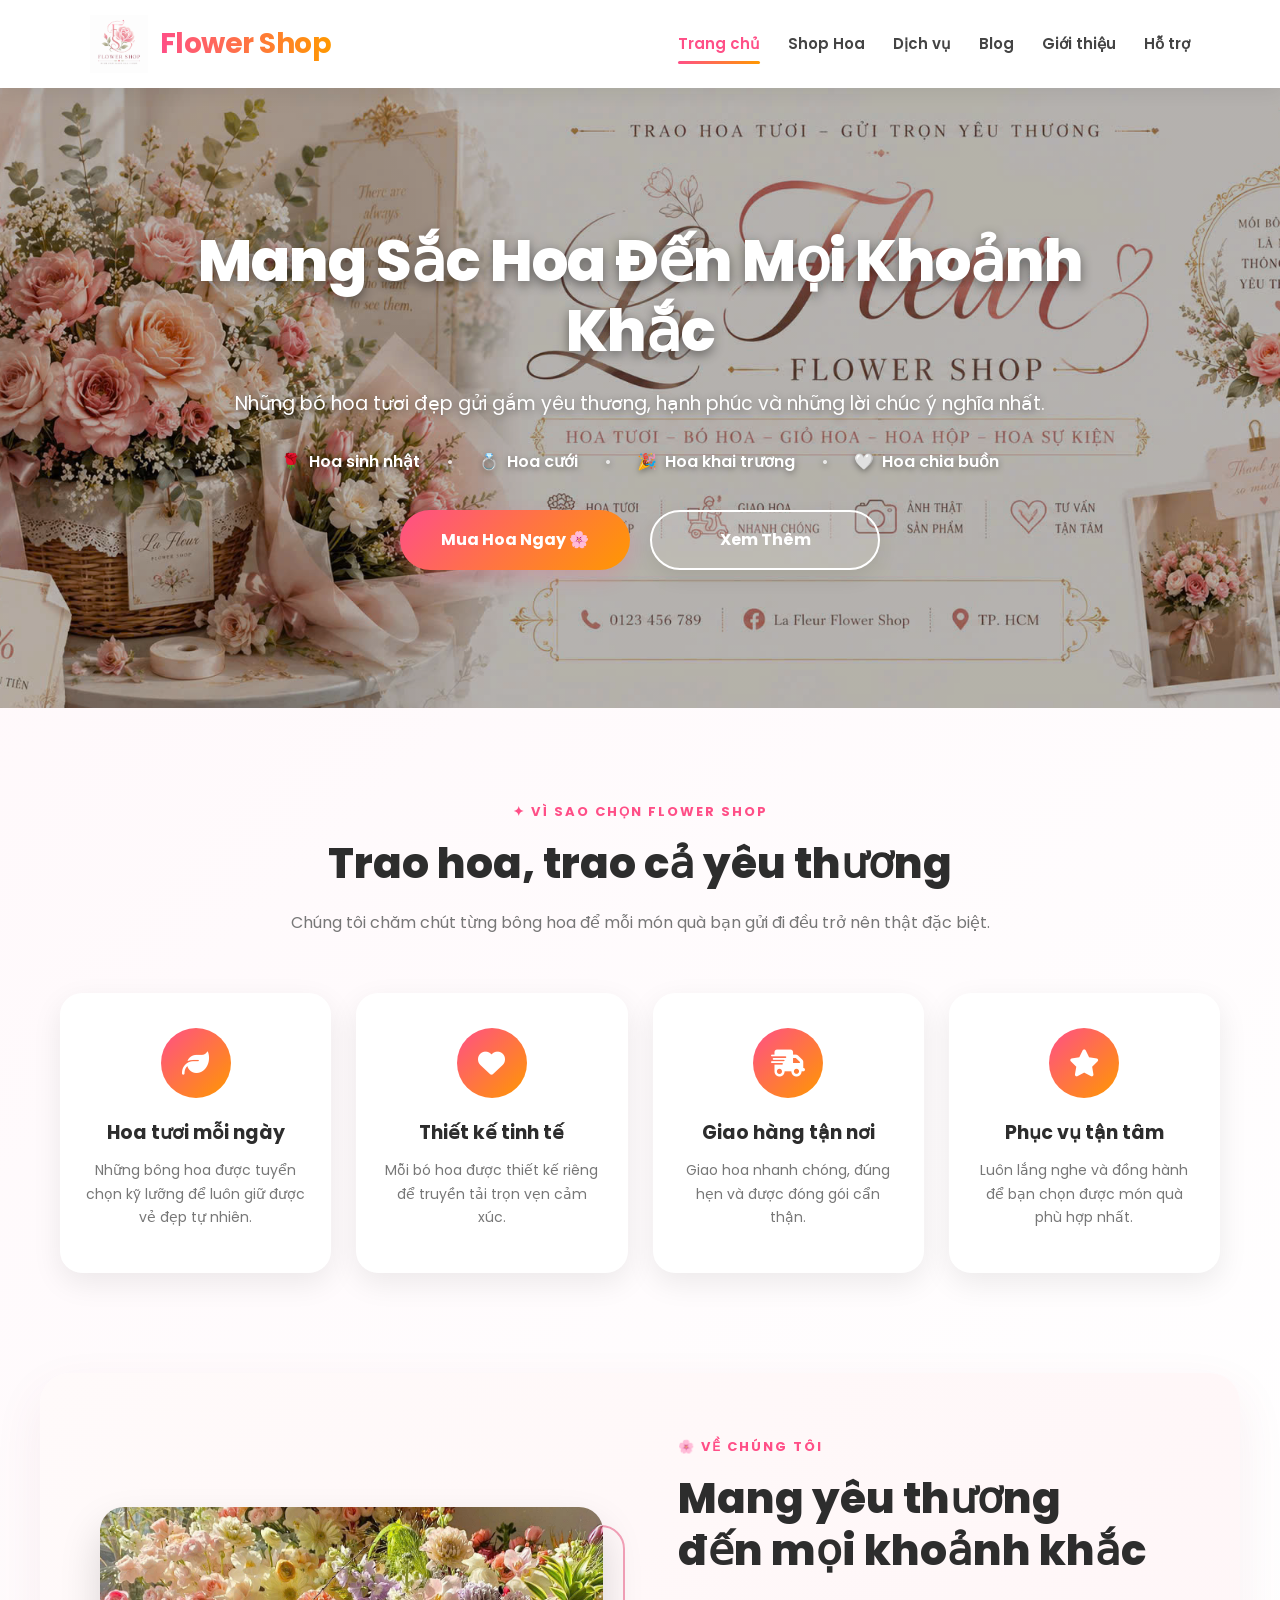
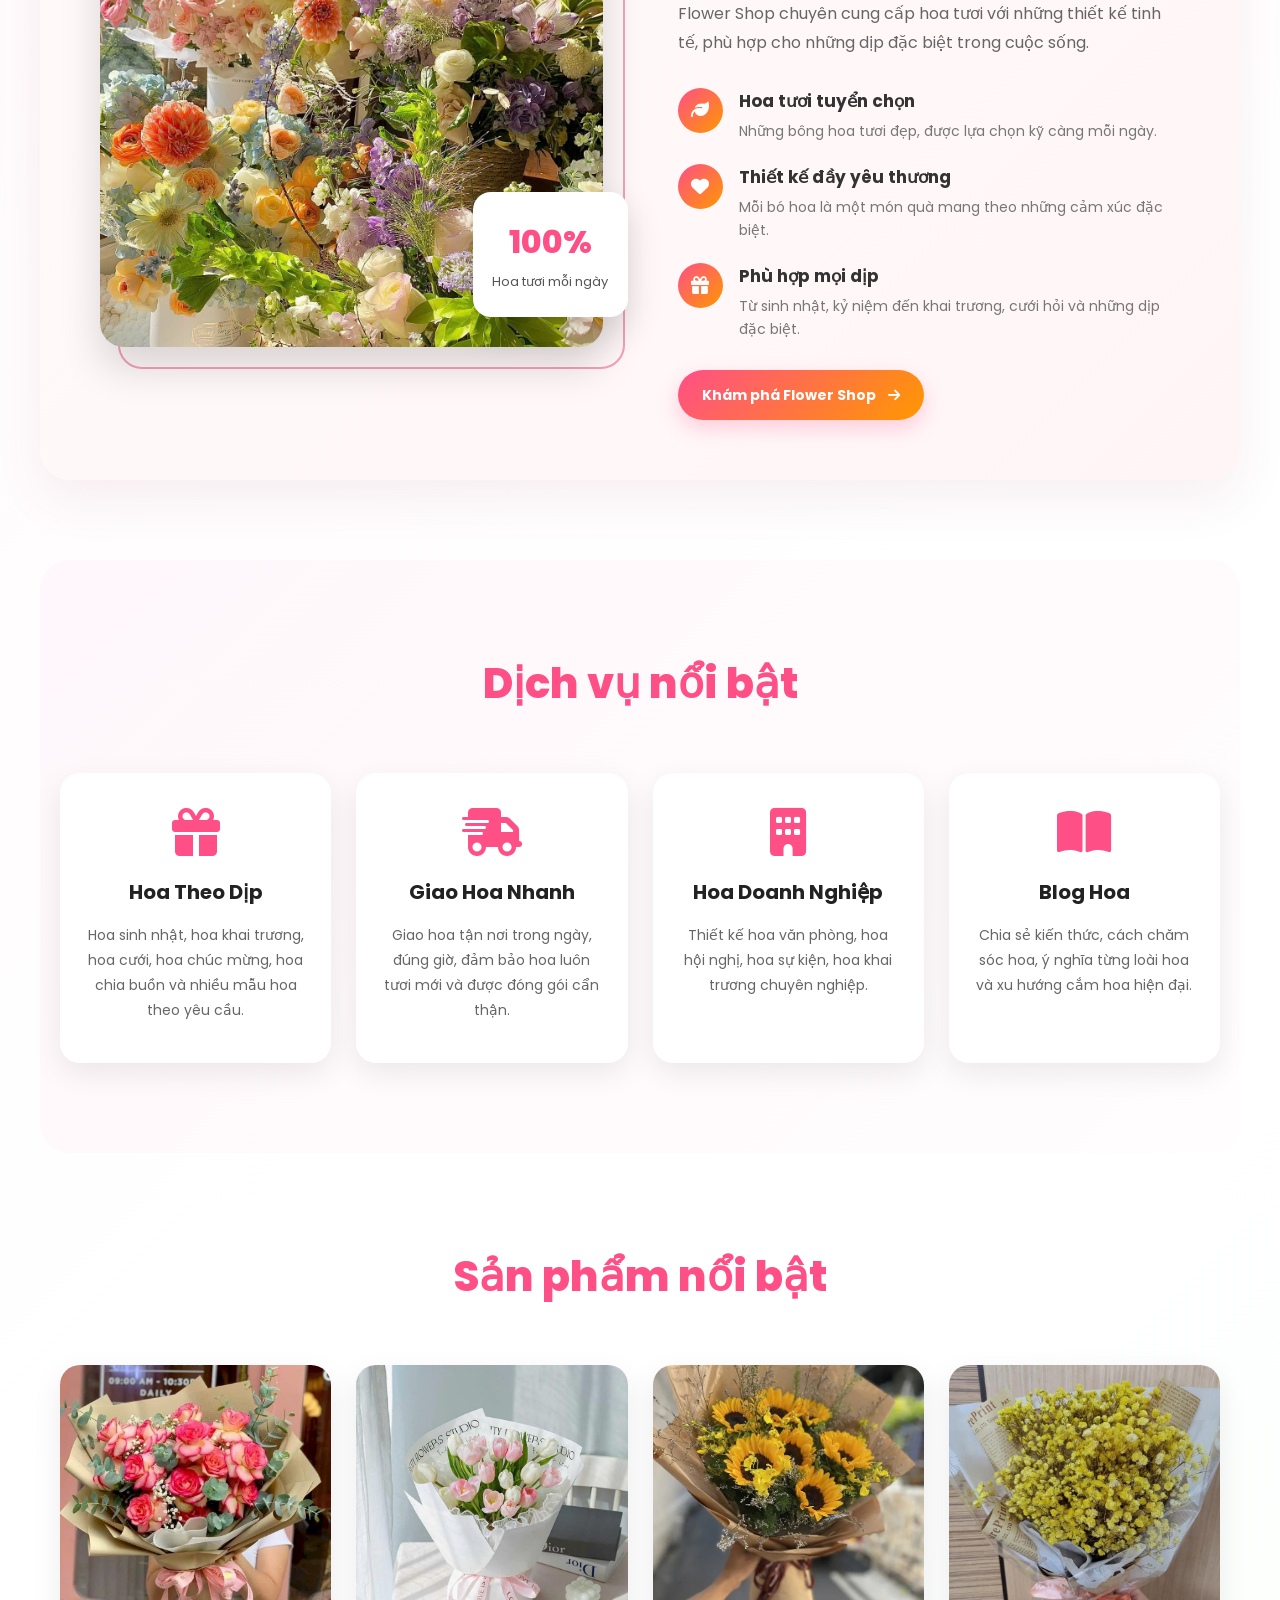
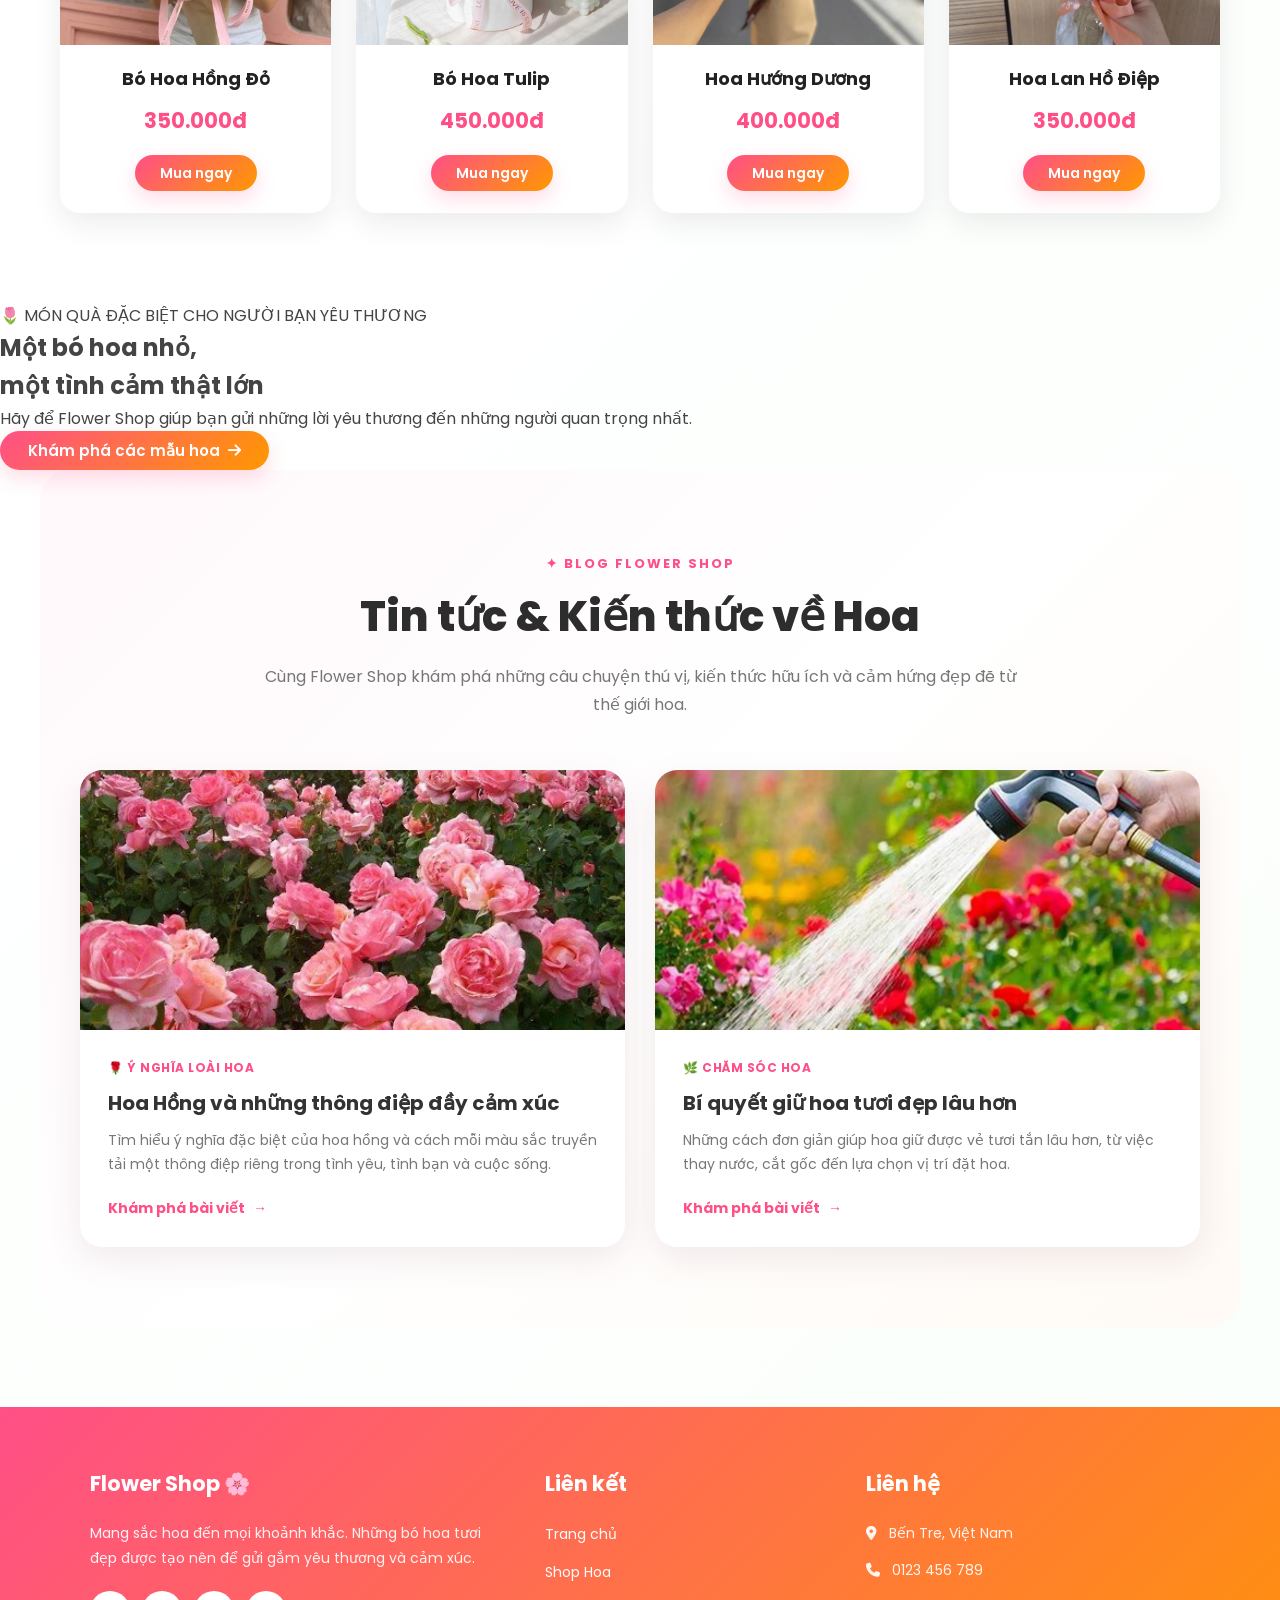
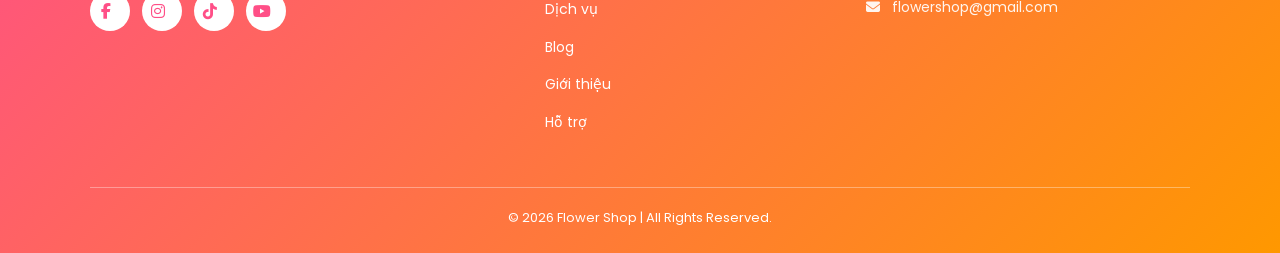
==== commit f4ebc494: "Update index.html" ====
--- a/index.html
+++ b/index.html
@@ -2,9 +2,7 @@
 <html lang="vi">
 
 <head>
-
     <meta charset="UTF-8">
-
     <meta name="viewport" content="width=device-width, initial-scale=1.0">
 
     <meta
@@ -14,9 +12,9 @@
 
     <title>Flower Shop | Mang Sắc Hoa Đến Mọi Khoảnh Khắc</title>
 
-
     <!-- =====================================================
          GOOGLE FONT
+         Font: Be Vietnam Pro - hỗ trợ tiếng Việt tốt
     ====================================================== -->
 
     <link rel="preconnect" href="https://fonts.googleapis.com">
@@ -28,10 +26,9 @@
     >
 
     <link
-        href="https://fonts.googleapis.com/css2?family=Poppins:wght@300;400;500;600;700;800&display=swap"
+        href="https://fonts.googleapis.com/css2?family=Be+Vietnam+Pro:wght@300;400;500;600;700;800&display=swap"
         rel="stylesheet"
     >
-
 
     <!-- =====================================================
          FONT AWESOME
@@ -42,7 +39,6 @@
         href="https://cdnjs.cloudflare.com/ajax/libs/font-awesome/6.5.2/css/all.min.css"
     >
 
-
     <!-- =====================================================
          CSS
     ====================================================== -->
@@ -351,7 +347,6 @@
 
 <section class="about-home">
 
-
     <!-- HÌNH ẢNH -->
 
     <div class="about-image">
@@ -459,6 +454,7 @@
                 </div>
 
             </div>
+
 
 
             <!-- FEATURE 3 -->
--- a/style.css
+++ b/style.css
@@ -1,46 +1,22 @@
-/* =========================================================
+/* =====================================================
    FLOWER SHOP - STYLE.CSS
-   CSS ĐÃ SẮP XẾP LẠI
-========================================================= */
-
-
-/* =========================================================
-   1. RESET & GLOBAL
-========================================================= */
-
-* {
-    margin: 0;
-    padding: 0;
-    box-sizing: border-box;
-    font-family: 'Poppins', sans-serif;
-}
-
-html {
-    scroll-behavior: smooth;
-}
-
-html,
-body {
-    width: 100%;
-    min-height: 100%;
-    margin: 0;
-    padding: 0;
-    overflow-x: hidden;
-}
-
-body {
-    background: linear-gradient(
-        135deg,
-        #fff6fa,
-        #fffdfd,
-        #f8fff9
-    );
-
-    color: #444;
-    line-height: 1.6;
-}
+   FONT: POPPINS
+===================================================== */
+
+
+/* =====================================================
+   GOOGLE FONT
+===================================================== */
+
+@import url('https://fonts.googleapis.com/css2?family=Poppins:wght@300;400;500;600;700;800&display=swap');
+
+
+/* =====================================================
+   ROOT
+===================================================== */
 
 :root {
+
     --pink: #ff4f87;
     --pink-light: #ffe5ee;
     --pink-dark: #e63b72;
@@ -52,56 +28,145 @@
 
     --white: #ffffff;
     --dark: #2d2d2d;
-    --gray: #666;
+    --gray: #666666;
+    --gray-light: #888888;
+
+    --background: #fff9fb;
 
     --shadow:
-        0 10px 30px rgba(0, 0, 0, 0.10);
-}
+        0 10px 30px rgba(0, 0, 0, 0.08);
+
+    --shadow-hover:
+        0 18px 45px rgba(0, 0, 0, 0.14);
+
+}
+
+
+/* =====================================================
+   RESET
+===================================================== */
+
+* {
+
+    margin: 0;
+
+    padding: 0;
+
+    box-sizing: border-box;
+
+    font-family: 'Poppins', Arial, sans-serif;
+
+}
+
+
+html {
+
+    scroll-behavior: smooth;
+
+}
+
+
+html,
+body {
+
+    width: 100%;
+
+    min-height: 100%;
+
+    margin: 0;
+
+    padding: 0;
+
+    overflow-x: hidden;
+
+}
+
+
+body {
+
+    background:
+        linear-gradient(
+            135deg,
+            #fff7fa,
+            #ffffff,
+            #fafffb
+        );
+
+    color: #444;
+
+    font-size: 16px;
+
+    line-height: 1.6;
+
+}
+
 
 img {
+
     max-width: 100%;
+
     display: block;
-}
+
+}
+
 
 a {
+
     text-decoration: none;
+
     color: inherit;
-}
+
+}
+
 
 button,
 input,
 textarea {
+
     font-family: inherit;
-}
+
+}
+
 
 section {
+
     width: 100%;
-}
+
+}
+
 
 h1,
 h2,
 h3,
 h4,
 p {
+
     word-wrap: break-word;
-}
-
-
-/* =========================================================
-   2. BUTTON GLOBAL
-========================================================= */
+
+}
+
+
+/* =====================================================
+   GLOBAL BUTTON
+===================================================== */
 
 .btn {
+
     display: inline-flex;
+
     align-items: center;
+
     justify-content: center;
 
+    gap: 8px;
+
     padding: 12px 28px;
 
     border: none;
+
     border-radius: 35px;
 
-    color: #fff;
+    color: #ffffff;
 
     background:
         linear-gradient(
@@ -111,7 +176,10 @@
         );
 
     font-size: 15px;
-    font-weight: 700;
+
+    font-weight: 600;
+
+    line-height: 1;
 
     cursor: pointer;
 
@@ -121,226 +189,327 @@
     transition:
         transform 0.3s ease,
         box-shadow 0.3s ease;
-}
+
+}
+
 
 .btn:hover {
-    color: #fff;
+
+    color: #ffffff;
+
     transform: translateY(-4px);
 
     box-shadow:
-        0 12px 28px rgba(255, 79, 129, 0.30);
-}
-
-
-/* =========================================================
-   3. HEADER
-========================================================= */
+        0 14px 30px rgba(255, 79, 129, 0.28);
+
+}
+
+
+/* =====================================================
+   HEADER
+===================================================== */
 
 header {
+
     position: sticky;
+
     top: 0;
+
     left: 0;
 
-    z-index: 999;
+    z-index: 9999;
 
     width: 100%;
 
+    min-height: 88px;
+
     display: flex;
+
     align-items: center;
+
     justify-content: space-between;
 
-    padding: 16px 8%;
-
-    background: rgba(255, 255, 255, 0.96);
+    padding: 14px 7%;
+
+    background:
+        rgba(255, 255, 255, 0.96);
 
     backdrop-filter: blur(12px);
 
     box-shadow:
-        0 3px 18px rgba(0, 0, 0, 0.08);
-}
-
-
-/* LOGO */
+        0 3px 18px rgba(0, 0, 0, 0.07);
+
+}
+
+
+/* =====================================================
+   LOGO
+===================================================== */
 
 .logo {
+
     display: flex;
+
     align-items: center;
 
     gap: 12px;
 
-    font-size: 30px;
+    color: var(--pink);
+
+    font-size: 28px;
+
     font-weight: 700;
 
-    color: var(--pink);
+    letter-spacing: -0.5px;
 
     transition: 0.3s;
-}
+
+}
+
 
 .logo img {
-    width: 60px;
-    height: 60px;
+
+    width: 58px;
+
+    height: 58px;
 
     object-fit: contain;
-}
+
+}
+
 
 .logo span {
+
     background:
         linear-gradient(
             90deg,
-            #ff4f81,
-            #ff9800
+            var(--pink),
+            var(--orange)
         );
 
     -webkit-background-clip: text;
+
     -webkit-text-fill-color: transparent;
-}
+
+    background-clip: text;
+
+}
+
 
 .logo:hover {
-    transform: scale(1.05);
-}
-
-
-/* MENU */
+
+    transform: scale(1.03);
+
+}
+
+
+/* =====================================================
+   NAVIGATION
+===================================================== */
 
 nav ul {
+
     display: flex;
+
     align-items: center;
 
+    gap: 28px;
+
     list-style: none;
 
-    gap: 30px;
-}
+}
+
 
 nav ul li {
+
     margin: 0;
-}
+
+}
+
 
 nav ul li a {
+
     position: relative;
 
+    display: inline-block;
+
+    padding: 8px 0;
+
     color: #444;
 
     font-size: 15px;
+
     font-weight: 600;
 
+    white-space: nowrap;
+
     transition: 0.3s;
-}
+
+}
+
 
 nav ul li a:hover,
 nav ul li a.active {
+
     color: var(--pink);
-}
+
+}
+
 
 nav ul li a::after {
+
     content: "";
 
     position: absolute;
 
     left: 0;
-    bottom: -7px;
+
+    bottom: 0;
 
     width: 0;
+
     height: 3px;
 
-    background: var(--pink);
+    background:
+        linear-gradient(
+            90deg,
+            var(--pink),
+            var(--orange)
+        );
 
     border-radius: 10px;
 
     transition: 0.3s;
-}
+
+}
+
 
 nav ul li a:hover::after,
 nav ul li a.active::after {
+
     width: 100%;
-}
-
-
-/* =========================================================
-   4. HERO
-========================================================= */
+
+}
+
+
+/* =====================================================
+   HERO
+===================================================== */
 
 .hero {
+
     position: relative;
 
     width: 100%;
+
     min-height: 620px;
 
     display: flex;
+
     align-items: center;
+
     justify-content: center;
 
     overflow: hidden;
 
     background:
+
         linear-gradient(
-            rgba(0, 0, 0, 0.25),
-            rgba(0, 0, 0, 0.25)
+            rgba(0, 0, 0, 0.28),
+            rgba(0, 0, 0, 0.28)
         ),
+
         url("images/banner.jpg");
 
+    background-repeat: no-repeat;
+
     background-position: center;
-    background-repeat: no-repeat;
+
     background-size: cover;
-}
+
+}
+
 
 .hero-content {
+
     position: relative;
+
     z-index: 2;
 
     width: 100%;
+
     max-width: 1200px;
 
-    margin: 0 auto;
-
-    padding: 80px 30px;
+    padding: 90px 30px;
 
     display: flex;
+
     flex-direction: column;
 
     align-items: center;
+
     justify-content: center;
 
     text-align: center;
-}
+
+}
+
 
 .hero h1 {
+
     max-width: 1000px;
 
     margin-bottom: 22px;
 
-    color: #fff;
+    color: #ffffff;
 
     font-size: 58px;
+
     font-weight: 800;
 
     line-height: 1.2;
+
+    letter-spacing: -1px;
 
     text-shadow:
         0 4px 12px rgba(0, 0, 0, 0.45);
-}
+
+}
+
 
 .hero-description {
+
     width: 100%;
+
     max-width: 850px;
 
-    margin: 0 auto;
-}
+}
+
 
 .hero-intro {
+
     margin-bottom: 28px;
 
-    color: #fff;
-
-    font-size: 20px;
+    color: #ffffff;
+
+    font-size: 19px;
+
+    font-weight: 400;
+
     line-height: 1.8;
 
     text-shadow:
         0 2px 8px rgba(0, 0, 0, 0.45);
-}
+
+}
+
 
 .hero-categories {
+
     display: flex;
+
     align-items: center;
+
     justify-content: center;
 
     flex-wrap: wrap;
@@ -348,172 +517,237 @@
     gap: 15px 25px;
 
     margin-bottom: 35px;
-}
+
+}
+
 
 .hero-categories span {
+
     display: flex;
+
     align-items: center;
 
     gap: 8px;
 
-    color: #fff;
-
-    font-size: 17px;
+    color: #ffffff;
+
+    font-size: 16px;
+
     font-weight: 500;
 
     text-shadow:
         0 2px 6px rgba(0, 0, 0, 0.4);
-}
+
+}
+
+
+.hero-categories strong {
+
+    font-weight: 600;
+
+}
+
 
 .hero-categories span:not(:last-child)::after {
+
     content: "•";
 
     margin-left: 18px;
 
-    color: rgba(255, 255, 255, 0.75);
-}
+    color:
+        rgba(255, 255, 255, 0.75);
+
+}
+
 
 .hero-btn {
+
     display: flex;
+
     align-items: center;
+
     justify-content: center;
 
     flex-wrap: wrap;
 
     gap: 20px;
-}
+
+}
+
 
 .hero-btn .btn {
+
     width: 230px;
+
     height: 60px;
 
     padding: 0;
 
     border-radius: 35px;
 
-    font-size: 17px;
-}
+    font-size: 16px;
+
+    font-weight: 700;
+
+}
+
 
 .hero-btn .btn-outline {
-    color: #fff;
-
-    background: rgba(255, 255, 255, 0.12);
-
-    border: 2px solid #fff;
+
+    color: #ffffff;
+
+    background:
+        rgba(255, 255, 255, 0.12);
+
+    border: 2px solid #ffffff;
 
     box-shadow:
         0 8px 20px rgba(0, 0, 0, 0.08);
-}
+
+}
+
 
 .hero-btn .btn-outline:hover {
+
     color: var(--pink);
-    background: #fff;
-}
-
-
-/* =========================================================
-   5. WHY US
-========================================================= */
+
+    background: #ffffff;
+
+}
+
+
+/* =====================================================
+   WHY US
+===================================================== */
 
 .why-us {
+
     width: 100%;
+
     max-width: 1200px;
 
     margin: 0 auto;
 
     padding: 90px 20px 80px;
-}
+
+}
+
 
 .why-us-header {
-    width: 100%;
+
     max-width: 760px;
 
     margin: 0 auto 55px;
 
     text-align: center;
-}
+
+}
+
 
 .why-us-label {
+
     display: inline-block;
 
-    margin-bottom: 15px;
+    margin-bottom: 14px;
 
     color: var(--pink);
 
-    font-size: 14px;
+    font-size: 13px;
+
     font-weight: 700;
 
     letter-spacing: 2px;
-}
+
+}
+
 
 .why-us-header h2 {
+
     margin-bottom: 18px;
 
     color: var(--dark);
 
     font-size: 42px;
+
     font-weight: 800;
 
     line-height: 1.3;
-}
+
+}
+
 
 .why-us-header p {
+
     color: #777;
 
     font-size: 16px;
 
+    font-weight: 400;
+
     line-height: 1.8;
-}
+
+}
+
 
 .why-us-grid {
-    width: 100%;
 
     display: grid;
 
     grid-template-columns:
-        repeat(4, minmax(0, 1fr));
+        repeat(4, 1fr);
 
     gap: 25px;
-}
+
+}
+
 
 .why-us-card {
-    min-width: 0;
+
     min-height: 280px;
 
     padding: 35px 25px;
 
-    background: #fff;
+    background: #ffffff;
 
     border-radius: 22px;
 
     text-align: center;
 
     box-shadow:
-        0 12px 35px rgba(120, 60, 80, 0.10);
+        var(--shadow);
 
     transition:
         transform 0.35s ease,
         box-shadow 0.35s ease;
-}
+
+}
+
 
 .why-us-card:hover {
+
     transform: translateY(-8px);
 
     box-shadow:
-        0 20px 45px rgba(120, 60, 80, 0.16);
-}
+        var(--shadow-hover);
+
+}
+
 
 .why-us-icon {
+
     width: 70px;
+
     height: 70px;
 
     margin: 0 auto 22px;
 
     display: flex;
+
     align-items: center;
+
     justify-content: center;
 
-    color: #fff;
+    color: #ffffff;
 
     background:
         linear-gradient(
@@ -524,36 +758,47 @@
 
     border-radius: 50%;
 
-    font-size: 28px;
-}
+    font-size: 27px;
+
+}
+
 
 .why-us-card h3 {
+
     margin-bottom: 12px;
 
     color: #2d2d2d;
 
     font-size: 19px;
 
+    font-weight: 700;
+
     line-height: 1.4;
-}
+
+}
+
 
 .why-us-card p {
+
     color: #777;
 
     font-size: 14px;
 
     line-height: 1.7;
-}
-
-
-/* =========================================================
-   6. ABOUT HOME
-========================================================= */
+
+}
+
+
+/* =====================================================
+   ABOUT HOME
+===================================================== */
 
 .about-home {
+
     position: relative;
 
     width: calc(100% - 40px);
+
     max-width: 1200px;
 
     min-height: 560px;
@@ -565,12 +810,11 @@
     display: grid;
 
     grid-template-columns:
-        minmax(0, 1fr)
-        minmax(0, 1fr);
+        1fr 1fr;
 
     align-items: center;
 
-    gap: 70px;
+    gap: 75px;
 
     background:
         linear-gradient(
@@ -583,22 +827,29 @@
 
     box-shadow:
         0 20px 50px rgba(150, 70, 90, 0.08);
-}
+
+}
+
 
 .about-image {
+
     position: relative;
 
+    height: 440px;
+
+    border-radius: 24px;
+
+}
+
+
+.about-image img {
+
+    position: relative;
+
+    z-index: 1;
+
     width: 100%;
-    height: 440px;
-
-    border-radius: 24px;
-}
-
-.about-image img {
-    position: relative;
-    z-index: 1;
-
-    width: 100%;
+
     height: 100%;
 
     object-fit: cover;
@@ -609,21 +860,29 @@
         0 20px 40px rgba(0, 0, 0, 0.15);
 
     transition: 0.5s;
-}
+
+}
+
 
 .about-image:hover img {
+
     transform: scale(1.03);
-}
+
+}
+
 
 .about-image::before {
+
     content: "";
 
     position: absolute;
 
     top: 18px;
+
     left: 18px;
 
     width: 100%;
+
     height: 100%;
 
     border: 2px solid #f4a1b8;
@@ -631,154 +890,157 @@
     border-radius: 24px;
 
     z-index: 0;
-}
+
+}
+
 
 .about-badge {
+
     position: absolute;
 
     right: -25px;
+
     bottom: 30px;
 
     z-index: 2;
 
     width: 155px;
+
     height: 125px;
 
     display: flex;
+
     flex-direction: column;
 
     align-items: center;
+
     justify-content: center;
 
     text-align: center;
 
-    background: #fff;
+    background: #ffffff;
 
     border-radius: 18px;
 
     box-shadow:
         0 15px 35px rgba(0, 0, 0, 0.15);
-}
+
+}
+
 
 .about-badge strong {
+
     color: var(--pink);
 
     font-size: 32px;
+
     font-weight: 800;
-}
+
+}
+
 
 .about-badge span {
+
     margin-top: 5px;
 
     color: #555;
 
-    font-size: 14px;
-}
+    font-size: 13px;
+
+}
+
 
 .about-text {
-    min-width: 0;
+
     text-align: left;
-}
+
+}
+
 
 .about-label {
+
     display: inline-block;
 
     margin-bottom: 15px;
 
     color: var(--pink);
 
-    font-size: 14px;
+    font-size: 13px;
+
     font-weight: 700;
 
     letter-spacing: 2px;
-}
+
+}
+
 
 .about-text h2 {
+
     margin-bottom: 22px;
 
     color: var(--dark);
 
     font-size: 42px;
+
     font-weight: 800;
 
-    line-height: 1.2;
-}
+    line-height: 1.25;
+
+}
+
 
 .about-intro {
+
     margin-bottom: 30px;
 
     color: #666;
 
-    font-size: 17px;
+    font-size: 16px;
 
     line-height: 1.8;
-}
+
+}
+
 
 .about-features {
+
     display: flex;
+
     flex-direction: column;
 
     gap: 22px;
 
     margin-bottom: 30px;
-}
+
+}
+
 
 .about-feature {
+
     display: flex;
+
     align-items: flex-start;
 
     gap: 16px;
-}
+
+}
+
 
 .about-feature > i {
+
     width: 45px;
+
     height: 45px;
 
     flex-shrink: 0;
 
     display: flex;
+
     align-items: center;
+
     justify-content: center;
 
-    color: #fff;
-
-    background:
-        linear-gradient(
-            135deg,
-            #ff5d8f,
-            #ff9d1c
-        );
-
-    border-radius: 50%;
-
-    font-size: 18px;
-}
-
-.about-feature h3 {
-    margin-bottom: 5px;
-
-    color: #333;
-
-    font-size: 17px;
-}
-
-.about-feature p {
-    color: #777;
-
-    font-size: 14px;
-
-    line-height: 1.6;
-}
-
-.about-btn {
-    display: inline-flex;
-    align-items: center;
-
-    gap: 12px;
-
-    padding: 14px 24px;
-
-    color: #fff;
+    color: #ffffff;
 
     background:
         linear-gradient(
@@ -787,30 +1049,85 @@
             var(--orange)
         );
 
+    border-radius: 50%;
+
+    font-size: 18px;
+
+}
+
+
+.about-feature h3 {
+
+    margin-bottom: 5px;
+
+    color: #333;
+
+    font-size: 17px;
+
+    font-weight: 700;
+
+}
+
+
+.about-feature p {
+
+    color: #777;
+
+    font-size: 14px;
+
+    line-height: 1.6;
+
+}
+
+
+.about-btn {
+
+    display: inline-flex;
+
+    align-items: center;
+
+    gap: 12px;
+
+    padding: 14px 24px;
+
+    color: #ffffff;
+
+    background:
+        linear-gradient(
+            135deg,
+            var(--pink),
+            var(--orange)
+        );
+
     border-radius: 30px;
 
-    font-size: 15px;
+    font-size: 14px;
+
     font-weight: 700;
 
     box-shadow:
         0 8px 20px rgba(255, 79, 129, 0.25);
 
     transition: 0.3s;
-}
+
+}
+
 
 .about-btn:hover {
-    color: #fff;
 
     transform: translateY(-4px);
-}
-
-
-/* =========================================================
-   7. SERVICE
-========================================================= */
+
+}
+
+
+/* =====================================================
+   SERVICE
+===================================================== */
 
 .service {
+
     width: calc(100% - 40px);
+
     max-width: 1200px;
 
     margin: 0 auto;
@@ -825,197 +1142,259 @@
         );
 
     border-radius: 30px;
-}
+
+}
+
 
 .service h2 {
+
     margin-bottom: 55px;
 
     color: var(--pink);
 
     font-size: 42px;
+
     font-weight: 800;
 
     text-align: center;
-}
+
+}
+
 
 .card {
-    width: 100%;
 
     display: grid;
 
     grid-template-columns:
-        repeat(4, minmax(0, 1fr));
+        repeat(4, 1fr);
 
     gap: 25px;
-}
+
+}
+
 
 .box {
-    min-width: 0;
+
     min-height: 290px;
 
+    padding: 35px 25px;
+
     display: flex;
+
     flex-direction: column;
 
     align-items: center;
 
-    padding: 35px 25px;
-
-    background: #fff;
+    justify-content: flex-start;
+
+    background: #ffffff;
 
     border-radius: 20px;
 
     text-align: center;
 
-    box-shadow: var(--shadow);
+    box-shadow:
+        var(--shadow);
 
     transition:
         transform 0.35s ease,
         box-shadow 0.35s ease;
-}
+
+}
+
 
 .box:hover {
+
     transform: translateY(-8px);
 
     box-shadow:
-        0 18px 40px rgba(0, 0, 0, 0.14);
-}
+        var(--shadow-hover);
+
+}
+
 
 .box i {
+
     margin-bottom: 20px;
 
     color: var(--pink);
 
-    font-size: 50px;
-}
+    font-size: 48px;
+
+}
+
 
 .box h3 {
+
     margin-bottom: 15px;
 
     color: #222;
 
-    font-size: 21px;
-}
+    font-size: 20px;
+
+    font-weight: 700;
+
+}
+
 
 .box p {
+
     color: #666;
 
     font-size: 14px;
 
     line-height: 1.8;
-}
-
-
-/* =========================================================
-   8. FEATURED PRODUCTS
-========================================================= */
+
+}
+
+
+/* =====================================================
+   FEATURED PRODUCTS
+===================================================== */
 
 .featured {
+
     width: 100%;
+
     max-width: 1200px;
 
     margin: 0 auto;
 
     padding: 90px 20px;
-}
+
+}
+
 
 .featured h2 {
+
     margin-bottom: 55px;
 
     color: var(--pink);
 
     font-size: 42px;
+
     font-weight: 800;
 
     text-align: center;
-}
+
+}
+
 
 .products {
-    width: 100%;
 
     display: grid;
 
     grid-template-columns:
-        repeat(4, minmax(0, 1fr));
+        repeat(4, 1fr);
 
     gap: 25px;
-}
+
+}
+
 
 .product-card {
-    min-width: 0;
 
     overflow: hidden;
 
     display: flex;
+
     flex-direction: column;
 
     align-items: center;
 
-    background: #fff;
+    background: #ffffff;
 
     border-radius: 20px;
 
     text-align: center;
 
-    box-shadow: var(--shadow);
+    box-shadow:
+        var(--shadow);
 
     transition:
         transform 0.35s ease,
         box-shadow 0.35s ease;
-}
+
+}
+
 
 .product-card:hover {
+
     transform: translateY(-10px);
 
     box-shadow:
-        0 18px 40px rgba(0, 0, 0, 0.15);
-}
+        var(--shadow-hover);
+
+}
+
 
 .product-card img {
+
     width: 100%;
+
     height: 280px;
 
     object-fit: cover;
 
     transition: 0.5s;
-}
+
+}
+
 
 .product-card:hover img {
+
     transform: scale(1.06);
-}
+
+}
+
 
 .product-card h3 {
+
     margin: 20px 15px 10px;
 
     color: #222;
 
-    font-size: 19px;
-}
+    font-size: 18px;
+
+    font-weight: 700;
+
+}
+
 
 .price {
+
     margin-bottom: 18px;
 
     color: var(--pink);
 
-    font-size: 22px;
+    font-size: 21px;
+
     font-weight: 700;
-}
+
+}
+
 
 .product-card .btn {
+
     margin-top: auto;
+
     margin-bottom: 22px;
 
     padding: 11px 25px;
 
     font-size: 14px;
-}
-
-
-/* =========================================================
-   9. NEWS / BLOG PREVIEW
-========================================================= */
+
+}
+
+
+/* =====================================================
+   NEWS
+===================================================== */
 
 .news {
+
     width: calc(100% - 40px);
+
     max-width: 1200px;
 
     margin: 0 auto 80px;
@@ -1026,74 +1405,90 @@
         linear-gradient(
             135deg,
             #fff8fb,
-            #fff,
+            #ffffff,
             #fffaf5
         );
 
     border-radius: 30px;
-}
+
+}
+
 
 .news-header {
-    width: 100%;
+
     max-width: 760px;
 
     margin: 0 auto 50px;
 
     text-align: center;
-}
+
+}
+
 
 .news-label {
+
     display: inline-block;
 
     margin-bottom: 15px;
 
     color: var(--pink);
 
-    font-size: 14px;
+    font-size: 13px;
+
     font-weight: 700;
 
     letter-spacing: 2px;
-}
+
+}
+
 
 .news-header h2 {
+
     margin-bottom: 18px;
 
     color: #2d2d2d;
 
     font-size: 42px;
+
     font-weight: 800;
 
     line-height: 1.3;
-}
+
+}
+
 
 .news-header p {
+
     color: #777;
 
     font-size: 16px;
 
     line-height: 1.8;
-}
+
+}
+
 
 .news-box {
-    width: 100%;
 
     display: grid;
 
     grid-template-columns:
-        repeat(2, minmax(0, 1fr));
+        repeat(2, 1fr);
 
     gap: 30px;
-}
+
+}
+
 
 .news-card {
-    min-width: 0;
 
     overflow: hidden;
 
     display: flex;
+
     flex-direction: column;
 
-    background: #fff;
+    background: #ffffff;
 
     border-radius: 22px;
 
@@ -1103,38 +1498,55 @@
     transition:
         transform 0.35s ease,
         box-shadow 0.35s ease;
-}
+
+}
+
 
 .news-card:hover {
+
     transform: translateY(-8px);
 
     box-shadow:
         0 20px 45px rgba(120, 60, 80, 0.16);
-}
+
+}
+
 
 .news-card > img {
+
     width: 100%;
+
     height: 260px;
 
     object-fit: cover;
 
     transition: 0.5s;
-}
+
+}
+
 
 .news-card:hover > img {
+
     transform: scale(1.05);
-}
+
+}
+
 
 .news-card-content {
+
     flex: 1;
 
     display: flex;
+
     flex-direction: column;
 
     padding: 28px;
-}
+
+}
+
 
 .news-category {
+
     display: inline-block;
 
     width: fit-content;
@@ -1143,36 +1555,49 @@
 
     color: var(--pink);
 
-    font-size: 13px;
+    font-size: 12px;
+
     font-weight: 700;
 
     letter-spacing: 0.5px;
-}
+
+}
+
 
 .news-card h3 {
-    margin-bottom: 12px;
+
+    margin: 0 0 12px;
 
     color: #333;
 
-    font-size: 21px;
+    font-size: 20px;
+
+    font-weight: 700;
 
     line-height: 1.4;
-}
+
+}
+
 
 .news-card p {
+
     flex: 1;
 
-    margin-bottom: 20px;
+    margin: 0 0 20px;
 
     color: #777;
 
-    font-size: 15px;
+    font-size: 14px;
 
     line-height: 1.7;
-}
+
+}
+
 
 .btn2 {
+
     display: inline-flex;
+
     align-items: center;
 
     gap: 8px;
@@ -1181,99 +1606,51 @@
 
     color: var(--pink);
 
-    font-size: 15px;
+    font-size: 14px;
+
     font-weight: 700;
 
     transition: 0.3s;
-}
+
+}
+
 
 .btn2::after {
+
     content: "→";
 
     transition: 0.3s;
-}
+
+}
+
 
 .btn2:hover {
+
     color: var(--pink-dark);
-}
+
+}
+
 
 .btn2:hover::after {
+
     transform: translateX(5px);
-}
-
-
-/* =========================================================
-   10. SHOP SEARCH
-========================================================= */
-
-.search-box {
+
+}
+
+
+/* =====================================================
+   FOOTER
+===================================================== */
+
+footer {
+
     width: 100%;
-    max-width: 850px;
-
-    min-height: 78px;
-
-    margin: 0 auto 55px;
-
-    display: flex;
-    align-items: center;
-
-    gap: 15px;
-
-    padding: 9px 10px 9px 25px;
-
-    background: #fff;
-
-    border: 2px solid #ffe0ea;
-
-    border-radius: 50px;
-
-    box-shadow:
-        0 12px 35px rgba(255, 79, 135, 0.12);
-
-    transition: 0.3s;
-}
-
-.search-box:focus-within {
-    border-color: var(--pink);
-
-    box-shadow:
-        0 15px 40px rgba(255, 79, 135, 0.22);
-
-    transform: translateY(-2px);
-}
-
-.search-box input {
-    flex: 1;
-
-    width: 100%;
-    height: 58px;
-
-    padding: 0 10px;
-
-    border: none;
-    outline: none;
-
-    background: transparent;
-
-    color: #444;
-
-    font-size: 17px;
-}
-
-.search-box input::placeholder {
-    color: #aaa;
-}
-
-.search-box button {
-    min-width: 145px;
-    height: 58px;
-
-    padding: 0 25px;
-
-    border: none;
-    border-radius: 35px;
-
-    color: #fff;
+
+    margin-top: 50px;
+
+    padding: 60px 7% 25px;
+
+    color: #ffffff;
 
     background:
         linear-gradient(
@@ -1282,142 +1659,250 @@
             var(--orange)
         );
 
+}
+
+
+.footer-content {
+
+    width: 100%;
+
+    max-width: 1200px;
+
+    margin: 0 auto;
+
+    display: grid;
+
+    grid-template-columns:
+        1.5fr 1fr 1.2fr;
+
+    gap: 50px;
+
+}
+
+
+.footer-box h3 {
+
+    margin-bottom: 20px;
+
+    color: #ffffff;
+
+    font-size: 21px;
+
+    font-weight: 700;
+
+}
+
+
+.footer-box p {
+
+    margin-bottom: 12px;
+
+    color:
+        rgba(255, 255, 255, 0.92);
+
+    font-size: 14px;
+
+    line-height: 1.8;
+
+}
+
+
+.footer-box ul {
+
+    list-style: none;
+
+}
+
+
+.footer-box ul li {
+
+    margin: 12px 0;
+
+}
+
+
+.footer-box ul li a {
+
+    color: #ffffff;
+
+    font-size: 14px;
+
+    transition: 0.3s;
+
+}
+
+
+.footer-box ul li a:hover {
+
+    padding-left: 5px;
+
+    color: #fff1f5;
+
+}
+
+
+.footer-box i {
+
+    margin-right: 8px;
+
+}
+
+
+.social {
+
+    display: flex;
+
+    gap: 12px;
+
+    margin-top: 20px;
+
+}
+
+
+.social a {
+
+    width: 40px;
+
+    height: 40px;
+
+    display: flex;
+
+    align-items: center;
+
+    justify-content: center;
+
+    color: var(--pink);
+
+    background: #ffffff;
+
+    border-radius: 50%;
+
+    transition: 0.3s;
+
+}
+
+
+.social a:hover {
+
+    transform: translateY(-5px);
+
+    background: var(--pink-light);
+
+}
+
+
+footer hr {
+
+    max-width: 1200px;
+
+    margin: 40px auto 20px;
+
+    border: none;
+
+    border-top:
+        1px solid rgba(255, 255, 255, 0.35);
+
+}
+
+
+.copyright {
+
+    text-align: center;
+
+    font-size: 13px;
+
+}
+
+
+/* =====================================================
+   SEARCH BOX
+===================================================== */
+
+.search-box {
+
+    width: 100%;
+
+    max-width: 850px;
+
+    min-height: 78px;
+
+    margin: 0 auto 55px;
+
+    display: flex;
+
+    align-items: center;
+
+    gap: 15px;
+
+    padding: 9px 10px 9px 25px;
+
+    background: #ffffff;
+
+    border: 2px solid #ffe0ea;
+
+    border-radius: 50px;
+
+    box-shadow:
+        0 12px 35px rgba(255, 79, 135, 0.12);
+
+    transition: 0.3s;
+
+}
+
+
+.search-box:focus-within {
+
+    border-color: var(--pink);
+
+    box-shadow:
+        0 15px 40px rgba(255, 79, 135, 0.22);
+
+}
+
+
+.search-box input {
+
+    flex: 1;
+
+    width: 100%;
+
+    height: 58px;
+
+    padding: 0 10px;
+
+    border: none;
+
+    outline: none;
+
+    background: transparent;
+
+    color: #444;
+
     font-size: 16px;
-    font-weight: 700;
-
-    cursor: pointer;
-
-    transition: 0.3s;
-}
-
-.search-box button:hover {
-    transform: scale(1.05);
-}
-
-
-/* =========================================================
-   11. BLOG PAGE
-========================================================= */
-
-.blog {
-    width: 100%;
-
-    padding: 90px 8%;
-
-    background:
-        linear-gradient(
-            135deg,
-            #fff8fb,
-            #fff,
-            #fffaf5
-        );
-}
-
-.blog-header {
-    width: 100%;
-    max-width: 700px;
-
-    margin: 0 auto 60px;
-
-    text-align: center;
-}
-
-.blog-label {
-    display: inline-block;
-
-    margin-bottom: 15px;
-
-    color: var(--pink);
-
-    font-size: 14px;
-    font-weight: 700;
-
-    letter-spacing: 2px;
-}
-
-.blog-header h1 {
-    margin-bottom: 18px;
-
-    color: #2d2d2d;
-
-    font-size: 44px;
-    font-weight: 800;
-}
-
-.blog-header p {
-    color: #777;
-
-    font-size: 17px;
-
-    line-height: 1.8;
-}
-
-.blog-container {
-    width: 100%;
-    max-width: 1200px;
-
-    margin: 0 auto;
-
-    display: grid;
-
-    grid-template-columns:
-        repeat(3, minmax(0, 1fr));
-
-    gap: 30px;
-}
-
-.blog-card {
-    min-width: 0;
-
-    overflow: hidden;
-
-    background: #fff;
-
-    border-radius: 22px;
-
-    box-shadow:
-        0 12px 35px rgba(120, 60, 80, 0.10);
-
-    transition: 0.35s;
-}
-
-.blog-card:hover {
-    transform: translateY(-10px);
-
-    box-shadow:
-        0 20px 45px rgba(120, 60, 80, 0.18);
-}
-
-.blog-image {
-    position: relative;
-
-    height: 240px;
-
-    overflow: hidden;
-}
-
-.blog-image img {
-    width: 100%;
-    height: 100%;
-
-    object-fit: cover;
-
-    transition: 0.5s;
-}
-
-.blog-card:hover .blog-image img {
-    transform: scale(1.08);
-}
-
-.blog-category {
-    position: absolute;
-
-    top: 18px;
-    left: 18px;
-
-    padding: 8px 15px;
-
-    color: #fff;
+
+}
+
+
+.search-box input::placeholder {
+
+    color: #aaa;
+
+}
+
+
+.search-box button {
+
+    min-width: 145px;
+
+    height: 58px;
+
+    padding: 0 25px;
+
+    border: none;
+
+    border-radius: 35px;
+
+    color: #ffffff;
 
     background:
         linear-gradient(
@@ -1426,132 +1911,101 @@
             var(--orange)
         );
 
-    border-radius: 20px;
-
-    font-size: 12px;
-    font-weight: 600;
-}
-
-.blog-content {
-    padding: 25px;
-}
-
-.blog-date {
-    display: block;
-
-    margin-bottom: 12px;
+    font-size: 15px;
+
+    font-weight: 700;
+
+    cursor: pointer;
+
+    transition: 0.3s;
+
+}
+
+
+.search-box button:hover {
+
+    transform: scale(1.04);
+
+}
+
+
+/* =====================================================
+   SUPPORT
+===================================================== */
+
+.support {
+
+    width: 100%;
+
+    max-width: 1200px;
+
+    margin: 0 auto;
+
+    padding: 90px 20px;
+
+}
+
+
+.support > h2 {
+
+    margin-bottom: 55px;
 
     color: var(--pink);
 
-    font-size: 13px;
-}
-
-.blog-date i {
-    margin-right: 5px;
-}
-
-.blog-content h2 {
-    margin-bottom: 14px;
-
-    color: #2d2d2d;
-
-    font-size: 23px;
-
-    line-height: 1.35;
-}
-
-.blog-content p {
-    margin-bottom: 20px;
-
-    color: #777;
-
-    font-size: 15px;
-
-    line-height: 1.7;
-}
-
-.blog-link {
-    display: inline-flex;
-    align-items: center;
-
-    gap: 8px;
-
-    color: var(--pink);
-
-    font-weight: 700;
-
-    transition: 0.3s;
-}
-
-.blog-link:hover {
-    gap: 14px;
-
-    color: var(--pink-dark);
-}
-
-
-/* =========================================================
-   12. SUPPORT PAGE
-========================================================= */
-
-.support {
-    width: 100%;
-    max-width: 1200px;
-
-    margin: 0 auto;
-
-    padding: 90px 20px;
-}
-
-.support > h2 {
-    margin-bottom: 55px;
-
-    color: var(--pink);
-
     font-size: 42px;
 
+    font-weight: 800;
+
     text-align: center;
-}
+
+}
+
 
 .support-container {
-    width: 100%;
 
     display: grid;
 
     grid-template-columns:
-        minmax(0, 0.9fr)
-        minmax(0, 1.1fr);
+        0.9fr 1.1fr;
 
     gap: 45px;
 
-    align-items: stretch;
-}
+}
+
 
 .contact-info,
 .contact-form {
-    min-width: 0;
 
     padding: 40px;
 
-    background: #fff;
+    background: #ffffff;
 
     border-radius: 24px;
 
     box-shadow:
         0 12px 35px rgba(120, 60, 80, 0.10);
-}
+
+}
+
 
 .contact-info h3,
 .contact-form h3 {
+
     margin-bottom: 30px;
 
     color: #2d2d2d;
 
-    font-size: 25px;
-}
+    font-size: 24px;
+
+    font-weight: 700;
+
+}
+
 
 .contact-info p {
+
     display: flex;
+
     align-items: flex-start;
 
     gap: 15px;
@@ -1560,30 +2014,40 @@
 
     color: #666;
 
-    font-size: 16px;
+    font-size: 15px;
 
     line-height: 1.7;
-}
+
+}
+
 
 .contact-info p i {
+
     min-width: 22px;
 
     margin-top: 4px;
 
     color: var(--pink);
 
-    font-size: 19px;
-}
+    font-size: 18px;
+
+}
+
 
 .contact-form form {
+
     display: flex;
+
     flex-direction: column;
 
     gap: 22px;
-}
+
+}
+
 
 .contact-form input,
 .contact-form textarea {
+
     width: 100%;
 
     padding: 18px 20px;
@@ -1598,86 +2062,117 @@
 
     color: #333;
 
-    font-size: 16px;
+    font-size: 15px;
 
     transition: 0.3s;
-}
+
+}
+
 
 .contact-form input {
+
     height: 58px;
-}
+
+}
+
 
 .contact-form textarea {
+
     min-height: 170px;
 
     resize: vertical;
-}
+
+}
+
 
 .contact-form input:focus,
 .contact-form textarea:focus {
+
     border-color: var(--pink);
 
-    background: #fff;
+    background: #ffffff;
 
     box-shadow:
         0 0 0 4px rgba(255, 79, 135, 0.10);
-}
+
+}
+
+
+.contact-form input::placeholder,
+.contact-form textarea::placeholder {
+
+    color: #999;
+
+}
+
 
 .contact-form button {
+
     width: 180px;
 
     min-height: 55px;
 
     margin-top: 5px;
 
-    border: none;
-
-    font-size: 16px;
-
-    cursor: pointer;
-}
-
-
-/* =========================================================
-   13. LOGIN
-========================================================= */
+}
+
+
+/* =====================================================
+   LOGIN
+===================================================== */
 
 .login {
+
     min-height: 90vh;
 
     display: flex;
 
     align-items: center;
+
     justify-content: center;
 
     padding: 40px;
 
     background: #fff7fb;
-}
+
+}
+
 
 .login-box {
-    width: 100%;
-    max-width: 420px;
+
+    width: 420px;
+
+    max-width: 100%;
 
     padding: 40px;
 
-    background: #fff;
+    background: #ffffff;
 
     border-radius: 20px;
 
     box-shadow:
         0 10px 30px rgba(0, 0, 0, 0.10);
-}
+
+}
+
 
 .login-box h2 {
+
     margin-bottom: 30px;
 
     color: var(--pink);
 
+    font-size: 28px;
+
+    font-weight: 800;
+
     text-align: center;
-}
+
+}
+
 
 .login-box input {
+
     width: 100%;
 
     padding: 15px;
@@ -1688,176 +2183,69 @@
 
     border-radius: 10px;
 
-    font-size: 16px;
-
     outline: none;
-}
+
+    font-size: 15px;
+
+}
+
 
 .login-box input:focus {
+
     border-color: var(--pink);
-}
+
+}
+
 
 .login-box button {
+
     width: 100%;
 
     cursor: pointer;
-}
+
+}
+
 
 .login-box p {
+
     margin-top: 20px;
 
     text-align: center;
-}
+
+    font-size: 14px;
+
+}
+
 
 .login-box a {
+
     color: var(--pink);
 
     font-weight: 600;
-}
-
-
-/* =========================================================
-   14. FOOTER
-========================================================= */
-
-footer {
-    width: 100%;
-
-    margin-top: 50px;
-
-    padding: 60px 8% 25px;
-
-    background:
-        linear-gradient(
-            135deg,
-            #ff4f87,
-            #ff9800
-        );
-
-    color: #fff;
-}
-
-.footer-content {
-    width: 100%;
-    max-width: 1200px;
-
-    margin: 0 auto;
-
-    display: grid;
-
-    grid-template-columns:
-        minmax(0, 1.5fr)
-        minmax(0, 1fr)
-        minmax(0, 1.2fr);
-
-    gap: 50px;
-}
-
-.footer-box {
-    min-width: 0;
-}
-
-.footer-box h3 {
-    margin-bottom: 20px;
-
-    font-size: 22px;
-}
-
-.footer-box p {
-    margin-bottom: 12px;
-
-    color: rgba(255, 255, 255, 0.9);
-
-    line-height: 1.8;
-}
-
-.footer-box ul {
-    list-style: none;
-}
-
-.footer-box ul li {
-    margin: 12px 0;
-}
-
-.footer-box ul li a {
-    color: #fff;
-
-    transition: 0.3s;
-}
-
-.footer-box ul li a:hover {
-    padding-left: 5px;
-
-    color: #fff1f5;
-}
-
-.footer-box i {
-    margin-right: 8px;
-}
-
-.social {
-    display: flex;
-
-    gap: 12px;
-
-    margin-top: 20px;
-}
-
-.social a {
-    width: 40px;
-    height: 40px;
-
-    display: flex;
-    align-items: center;
-    justify-content: center;
-
-    color: var(--pink);
-
-    background: #fff;
-
-    border-radius: 50%;
-
-    transition: 0.3s;
-}
-
-.social a:hover {
-    transform: translateY(-5px);
-
-    background: var(--pink-light);
-}
-
-footer hr {
-    width: 100%;
-    max-width: 1200px;
-
-    margin: 40px auto 20px;
-
-    border: none;
-
-    border-top:
-        1px solid rgba(255, 255, 255, 0.35);
-}
-
-.copyright {
-    text-align: center;
-
-    font-size: 14px;
-}
-
-
-/* =========================================================
-   15. SCROLLBAR
-========================================================= */
+
+}
+
+
+/* =====================================================
+   SCROLLBAR
+===================================================== */
 
 ::-webkit-scrollbar {
-    width: 10px;
-}
+
+    width: 9px;
+
+}
+
 
 ::-webkit-scrollbar-track {
+
     background: #ffeaf2;
-}
+
+}
+
 
 ::-webkit-scrollbar-thumb {
+
     background:
         linear-gradient(
             var(--pink),
@@ -1865,591 +2253,777 @@
         );
 
     border-radius: 20px;
-}
-
-
-/* =========================================================
-   16. ANIMATION
-========================================================= */
+
+}
+
+
+/* =====================================================
+   ANIMATION
+===================================================== */
 
 @keyframes fadeUp {
+
     from {
+
         opacity: 0;
-        transform: translateY(30px);
+
+        transform: translateY(25px);
+
     }
 
     to {
+
         opacity: 1;
+
         transform: translateY(0);
-    }
-}
+
+    }
+
+}
+
 
 .why-us-card,
 .about-home,
 .box,
 .product-card,
-.news-card,
-.blog-card {
+.news-card {
+
     animation:
-        fadeUp 0.8s ease;
-}
-
-
-/* =========================================================
-   17. TABLET
-========================================================= */
+        fadeUp 0.7s ease both;
+
+}
+
+
+/* =====================================================
+   TABLET
+===================================================== */
 
 @media (max-width: 992px) {
 
     header {
-        padding: 16px 5%;
-    }
+
+        padding: 14px 5%;
+
+    }
+
+
+    nav ul {
+
+        gap: 18px;
+
+    }
+
 
     .hero {
+
         min-height: 580px;
-    }
+
+    }
+
 
     .hero h1 {
+
         font-size: 48px;
-    }
+
+    }
+
 
     .hero-intro {
+
         font-size: 18px;
-    }
+
+    }
+
 
     .why-us-grid {
-        grid-template-columns: repeat(2, minmax(0, 1fr));
-    }
+
+        grid-template-columns:
+            repeat(2, 1fr);
+
+    }
+
 
     .card {
-        grid-template-columns: repeat(2, minmax(0, 1fr));
-    }
+
+        grid-template-columns:
+            repeat(2, 1fr);
+
+    }
+
 
     .products {
-        grid-template-columns: repeat(2, minmax(0, 1fr));
-    }
+
+        grid-template-columns:
+            repeat(2, 1fr);
+
+    }
+
 
     .news-box {
-        grid-template-columns: repeat(2, minmax(0, 1fr));
-    }
-
-    .blog-container {
-        grid-template-columns: repeat(2, minmax(0, 1fr));
-    }
+
+        grid-template-columns:
+            repeat(2, 1fr);
+
+    }
+
+
+    .about-home {
+
+        grid-template-columns: 1fr;
+
+        gap: 55px;
+
+        padding: 45px;
+
+    }
+
+
+    .about-text {
+
+        text-align: center;
+
+    }
+
+
+    .about-feature {
+
+        text-align: left;
+
+    }
+
 
     .support-container {
+
         grid-template-columns: 1fr;
-    }
+
+    }
+
 
     .footer-content {
-        grid-template-columns: repeat(2, minmax(0, 1fr));
-    }
+
+        grid-template-columns:
+            1fr 1fr;
+
+    }
+
+}
+
+
+/* =====================================================
+   MOBILE
+===================================================== */
+
+@media (max-width: 768px) {
+
+    header {
+
+        flex-direction: column;
+
+        gap: 12px;
+
+        padding: 12px 20px;
+
+    }
+
+
+    .logo {
+
+        font-size: 26px;
+
+    }
+
+
+    .logo img {
+
+        width: 52px;
+
+        height: 52px;
+
+    }
+
+
+    nav ul {
+
+        flex-wrap: wrap;
+
+        justify-content: center;
+
+        gap: 8px 16px;
+
+    }
+
+
+    nav ul li a {
+
+        font-size: 13px;
+
+    }
+
+
+    .hero {
+
+        min-height: 680px;
+
+        background-position: center;
+
+    }
+
+
+    .hero-content {
+
+        padding: 60px 24px 40px;
+
+    }
+
+
+    .hero h1 {
+
+        font-size: 40px;
+
+        line-height: 1.25;
+
+    }
+
+
+    .hero-intro {
+
+        font-size: 16px;
+
+        line-height: 1.7;
+
+    }
+
+
+    .hero-categories {
+
+        gap: 12px 18px;
+
+    }
+
+
+    .hero-categories span {
+
+        font-size: 14px;
+
+    }
+
+
+    .hero-btn {
+
+        flex-direction: column;
+
+        gap: 14px;
+
+    }
+
+
+    .hero-btn .btn {
+
+        width: 220px;
+
+        height: 55px;
+
+    }
+
+
+    .why-us {
+
+        padding: 65px 15px;
+
+    }
+
+
+    .why-us-header {
+
+        margin-bottom: 35px;
+
+    }
+
+
+    .why-us-header h2 {
+
+        font-size: 30px;
+
+    }
+
+
+    .why-us-header p {
+
+        font-size: 14px;
+
+    }
+
+
+    .why-us-grid {
+
+        grid-template-columns:
+            repeat(2, 1fr);
+
+        gap: 15px;
+
+    }
+
+
+    .why-us-card {
+
+        min-height: auto;
+
+        padding: 25px 15px;
+
+    }
+
+
+    .why-us-icon {
+
+        width: 55px;
+
+        height: 55px;
+
+        margin-bottom: 18px;
+
+        font-size: 22px;
+
+    }
+
+
+    .why-us-card h3 {
+
+        font-size: 16px;
+
+    }
+
+
+    .why-us-card p {
+
+        font-size: 13px;
+
+    }
+
 
     .about-home {
+
+        width: calc(100% - 30px);
+
+        margin: 40px auto;
+
+        padding: 30px 20px;
+
+        display: flex;
+
+        flex-direction: column;
+
+        gap: 40px;
+
+        border-radius: 22px;
+
+    }
+
+
+    .about-image {
+
+        width: 100%;
+
+        height: 300px;
+
+    }
+
+
+    .about-image::before {
+
+        top: 10px;
+
+        left: 10px;
+
+    }
+
+
+    .about-badge {
+
+        right: -8px;
+
+        bottom: 20px;
+
+        width: 130px;
+
+        height: 100px;
+
+    }
+
+
+    .about-badge strong {
+
+        font-size: 26px;
+
+    }
+
+
+    .about-badge span {
+
+        font-size: 12px;
+
+    }
+
+
+    .about-text {
+
+        text-align: center;
+
+    }
+
+
+    .about-text h2 {
+
+        font-size: 32px;
+
+    }
+
+
+    .about-intro {
+
+        font-size: 15px;
+
+    }
+
+
+    .about-feature {
+
+        text-align: left;
+
+    }
+
+
+    .service {
+
+        width: calc(100% - 30px);
+
+        padding: 65px 15px;
+
+        border-radius: 22px;
+
+    }
+
+
+    .service h2,
+    .featured h2 {
+
+        font-size: 30px;
+
+        margin-bottom: 35px;
+
+    }
+
+
+    .card {
+
         grid-template-columns: 1fr;
 
-        gap: 55px;
-
-        padding: 45px;
-    }
-
-    .about-text {
+    }
+
+
+    .featured {
+
+        padding: 65px 20px;
+
+    }
+
+
+    .products {
+
+        grid-template-columns: 1fr;
+
+    }
+
+
+    .product-card img {
+
+        height: 280px;
+
+    }
+
+
+    .news {
+
+        width: calc(100% - 30px);
+
+        margin: 50px auto;
+
+        padding: 45px 15px;
+
+        border-radius: 22px;
+
+    }
+
+
+    .news-header {
+
+        margin-bottom: 30px;
+
+    }
+
+
+    .news-header h2 {
+
+        font-size: 30px;
+
+    }
+
+
+    .news-header p {
+
+        font-size: 14px;
+
+    }
+
+
+    .news-box {
+
+        grid-template-columns: 1fr;
+
+        gap: 20px;
+
+    }
+
+
+    .news-card > img {
+
+        height: 210px;
+
+    }
+
+
+    .news-card-content {
+
+        padding: 24px;
+
+    }
+
+
+    .footer-content {
+
+        grid-template-columns: 1fr;
+
+        gap: 35px;
+
         text-align: center;
-    }
-
-    .about-feature {
-        text-align: left;
-    }
-}
-
-
-/* =========================================================
-   18. MOBILE
-========================================================= */
-
-@media (max-width: 768px) {
-
-    /* HEADER */
-
-    header {
-        flex-direction: column;
-
-        gap: 15px;
-
-        padding: 15px 20px;
-    }
-
-    .logo {
-        font-size: 26px;
-    }
-
-    .logo img {
-        width: 55px;
-        height: 55px;
-    }
-
-    nav ul {
-        flex-wrap: wrap;
+
+    }
+
+
+    .social {
 
         justify-content: center;
 
-        gap: 12px 18px;
-    }
-
-    nav ul li a {
-        font-size: 13px;
-    }
-
-
-    /* HERO */
-
-    .hero {
-        min-height: 680px;
-
-        background-position: center;
-    }
-
-    .hero-content {
-        padding: 60px 24px 40px;
-    }
-
-    .hero h1 {
-        font-size: 40px;
-    }
-
-    .hero-intro {
-        font-size: 16px;
-    }
-
-    .hero-categories {
-        gap: 12px 18px;
-    }
-
-    .hero-categories span {
-        font-size: 14px;
-    }
-
-    .hero-btn {
-        flex-direction: column;
-
-        gap: 14px;
-    }
-
-    .hero-btn .btn {
-        width: 220px;
-        height: 55px;
-
-        font-size: 16px;
-    }
-
-
-    /* WHY US */
-
-    .why-us {
-        padding: 65px 15px;
-    }
-
-    .why-us-header {
+    }
+
+
+    .support {
+
+        padding: 65px 20px;
+
+    }
+
+
+    .support > h2 {
+
+        font-size: 32px;
+
         margin-bottom: 35px;
-    }
-
-    .why-us-header h2 {
-        font-size: 30px;
-    }
-
-    .why-us-header p {
-        font-size: 14px;
-    }
-
-    .why-us-grid {
-        grid-template-columns:
-            repeat(2, minmax(0, 1fr));
-
-        gap: 15px;
-    }
-
-    .why-us-card {
-        min-height: auto;
-
-        padding: 25px 15px;
-    }
-
-    .why-us-icon {
-        width: 55px;
-        height: 55px;
-
-        margin-bottom: 18px;
-
-        font-size: 22px;
-    }
-
-    .why-us-card h3 {
-        font-size: 16px;
-    }
-
-    .why-us-card p {
-        font-size: 13px;
-    }
-
-
-    /* ABOUT */
-
-    .about-home {
-        width: calc(100% - 30px);
-
-        margin: 40px auto;
-
-        padding: 30px 20px;
-
-        display: flex;
-        flex-direction: column;
-
-        gap: 40px;
-
-        border-radius: 22px;
-    }
-
-    .about-image {
-        width: 100%;
-        height: 300px;
-    }
-
-    .about-image::before {
-        top: 10px;
-        left: 10px;
-    }
-
-    .about-badge {
-        right: -8px;
-        bottom: 20px;
-
-        width: 130px;
-        height: 100px;
-    }
-
-    .about-badge strong {
-        font-size: 26px;
-    }
-
-    .about-badge span {
-        font-size: 12px;
-    }
-
-    .about-text {
-        text-align: center;
-    }
-
-    .about-text h2 {
-        font-size: 32px;
-    }
-
-    .about-intro {
-        font-size: 15px;
-    }
-
-    .about-feature {
-        text-align: left;
-    }
-
-
-    /* SERVICE */
-
-    .service {
-        width: calc(100% - 30px);
-
-        padding: 65px 15px;
-
-        border-radius: 22px;
-    }
-
-    .service h2 {
-        font-size: 30px;
-
-        margin-bottom: 35px;
-    }
-
-    .card {
-        grid-template-columns: 1fr;
-    }
-
-
-    /* PRODUCTS */
-
-    .featured {
-        padding: 65px 20px;
-    }
-
-    .featured h2 {
-        font-size: 30px;
-
-        margin-bottom: 35px;
-    }
-
-    .products {
-        grid-template-columns: 1fr;
-    }
-
-    .product-card img {
-        height: 280px;
-    }
-
-
-    /* NEWS */
-
-    .news {
-        width: calc(100% - 30px);
-
-        margin: 50px auto;
-
-        padding: 45px 15px;
-
-        border-radius: 22px;
-    }
-
-    .news-header {
-        margin-bottom: 30px;
-    }
-
-    .news-header h2 {
-        font-size: 30px;
-    }
-
-    .news-header p {
-        font-size: 14px;
-    }
-
-    .news-box {
-        grid-template-columns: 1fr;
-
-        gap: 20px;
-    }
-
-    .news-card > img {
-        height: 210px;
-    }
-
-    .news-card-content {
-        padding: 24px;
-    }
-
-
-    /* BLOG */
-
-    .blog {
-        padding: 65px 20px;
-    }
-
-    .blog-header {
-        margin-bottom: 40px;
-    }
-
-    .blog-header h1 {
-        font-size: 32px;
-    }
-
-    .blog-header p {
-        font-size: 15px;
-    }
-
-    .blog-container {
-        grid-template-columns: 1fr;
-    }
-
-    .blog-image {
-        height: 230px;
-    }
-
-
-    /* SEARCH */
-
-    .search-box {
-        min-height: auto;
-
-        padding: 8px 8px 8px 18px;
-
-        gap: 8px;
-    }
-
-    .search-box input {
-        height: 50px;
-
-        font-size: 14px;
-    }
-
-    .search-box button {
-        min-width: auto;
-
-        height: 50px;
-
-        padding: 0 16px;
-
-        font-size: 14px;
-    }
-
-
-    /* SUPPORT */
-
-    .support {
-        padding: 65px 20px;
-    }
-
-    .support > h2 {
-        font-size: 32px;
-
-        margin-bottom: 35px;
-    }
+
+    }
+
 
     .contact-info,
     .contact-form {
+
         padding: 30px 24px;
-    }
-
-    .contact-info h3,
-    .contact-form h3 {
-        font-size: 22px;
-    }
-
-    .contact-form input,
-    .contact-form textarea {
-        padding: 16px;
-
-        font-size: 16px;
-    }
-
-    .contact-form input {
-        height: 55px;
-    }
-
-    .contact-form textarea {
-        min-height: 150px;
-    }
+
+    }
+
 
     .contact-form button {
+
         width: 100%;
-    }
-
-
-    /* LOGIN */
-
-    .login {
-        padding: 25px 20px;
-    }
-
-    .login-box {
-        padding: 30px 25px;
-    }
-
-
-    /* FOOTER */
+
+    }
+
+
+    .search-box {
+
+        min-height: auto;
+
+        padding: 8px 8px 8px 18px;
+
+        gap: 8px;
+
+    }
+
+
+    .search-box input {
+
+        height: 50px;
+
+        font-size: 14px;
+
+    }
+
+
+    .search-box button {
+
+        min-width: auto;
+
+        height: 50px;
+
+        padding: 0 16px;
+
+        font-size: 13px;
+
+    }
+
+}
+
+
+/* =====================================================
+   MOBILE NHỎ
+===================================================== */
+
+@media (max-width: 480px) {
+
+    .logo {
+
+        font-size: 23px;
+
+    }
+
+
+    .logo img {
+
+        width: 48px;
+
+        height: 48px;
+
+    }
+
+
+    nav ul {
+
+        gap: 6px 10px;
+
+    }
+
+
+    nav ul li a {
+
+        font-size: 12px;
+
+    }
+
+
+    .hero {
+
+        min-height: 650px;
+
+    }
+
+
+    .hero h1 {
+
+        font-size: 33px;
+
+    }
+
+
+    .hero-intro {
+
+        font-size: 15px;
+
+    }
+
+
+    .hero-categories {
+
+        flex-direction: column;
+
+        gap: 10px;
+
+    }
+
+
+    .hero-categories span {
+
+        font-size: 13px;
+
+    }
+
+
+    .hero-categories span:not(:last-child)::after {
+
+        display: none;
+
+    }
+
+
+    .why-us-grid {
+
+        grid-template-columns: 1fr;
+
+    }
+
+
+    .why-us-header h2 {
+
+        font-size: 27px;
+
+    }
+
+
+    .about-text h2 {
+
+        font-size: 28px;
+
+    }
+
+
+    .product-card img {
+
+        height: 250px;
+
+    }
+
+
+    .news-header h2 {
+
+        font-size: 27px;
+
+    }
+
+
+    .search-box {
+
+        border-radius: 25px;
+
+    }
+
+
+    .search-box input {
+
+        font-size: 13px;
+
+    }
+
+
+    .search-box button {
+
+        padding: 0 12px;
+
+        font-size: 12px;
+
+    }
+
 
     footer {
+
         padding: 45px 20px 20px;
-    }
-
-    .footer-content {
-        grid-template-columns: 1fr;
-
-        gap: 35px;
-
-        text-align: center;
-    }
-
-    .social {
-        justify-content: center;
-    }
-}
-
-
-/* =========================================================
-   19. MOBILE NHỎ
-========================================================= */
-
-@media (max-width: 480px) {
-
-    .logo {
-        font-size: 23px;
-    }
-
-    .logo img {
-        width: 50px;
-        height: 50px;
-    }
-
-    nav ul {
-        gap: 8px 12px;
-    }
-
-    nav ul li a {
-        font-size: 12px;
-    }
-
-
-    .hero {
-        min-height: 650px;
-    }
-
-    .hero h1 {
-        font-size: 33px;
-    }
-
-    .hero-intro {
-        font-size: 15px;
-    }
-
-    .hero-categories {
-        flex-direction: column;
-
-        gap: 10px;
-    }
-
-    .hero-categories span {
-        font-size: 13px;
-    }
-
-    .hero-categories span:not(:last-child)::after {
-        display: none;
-    }
-
-
-    .why-us-grid {
-        grid-template-columns: 1fr;
-    }
-
-    .why-us-header h2 {
-        font-size: 27px;
-    }
-
-
-    .about-text h2 {
-        font-size: 28px;
-    }
-
-
-    .product-card img {
-        height: 250px;
-    }
-
-
-    .news-header h2 {
-        font-size: 27px;
-    }
-
-
-    .search-box {
-        border-radius: 25px;
-    }
-
-    .search-box input {
-        font-size: 13px;
-    }
-
-    .search-box input::placeholder {
-        font-size: 12px;
-    }
-
-    .search-box button {
-        padding: 0 12px;
-
-        font-size: 13px;
-    }
-}
+
+    }
+
+}
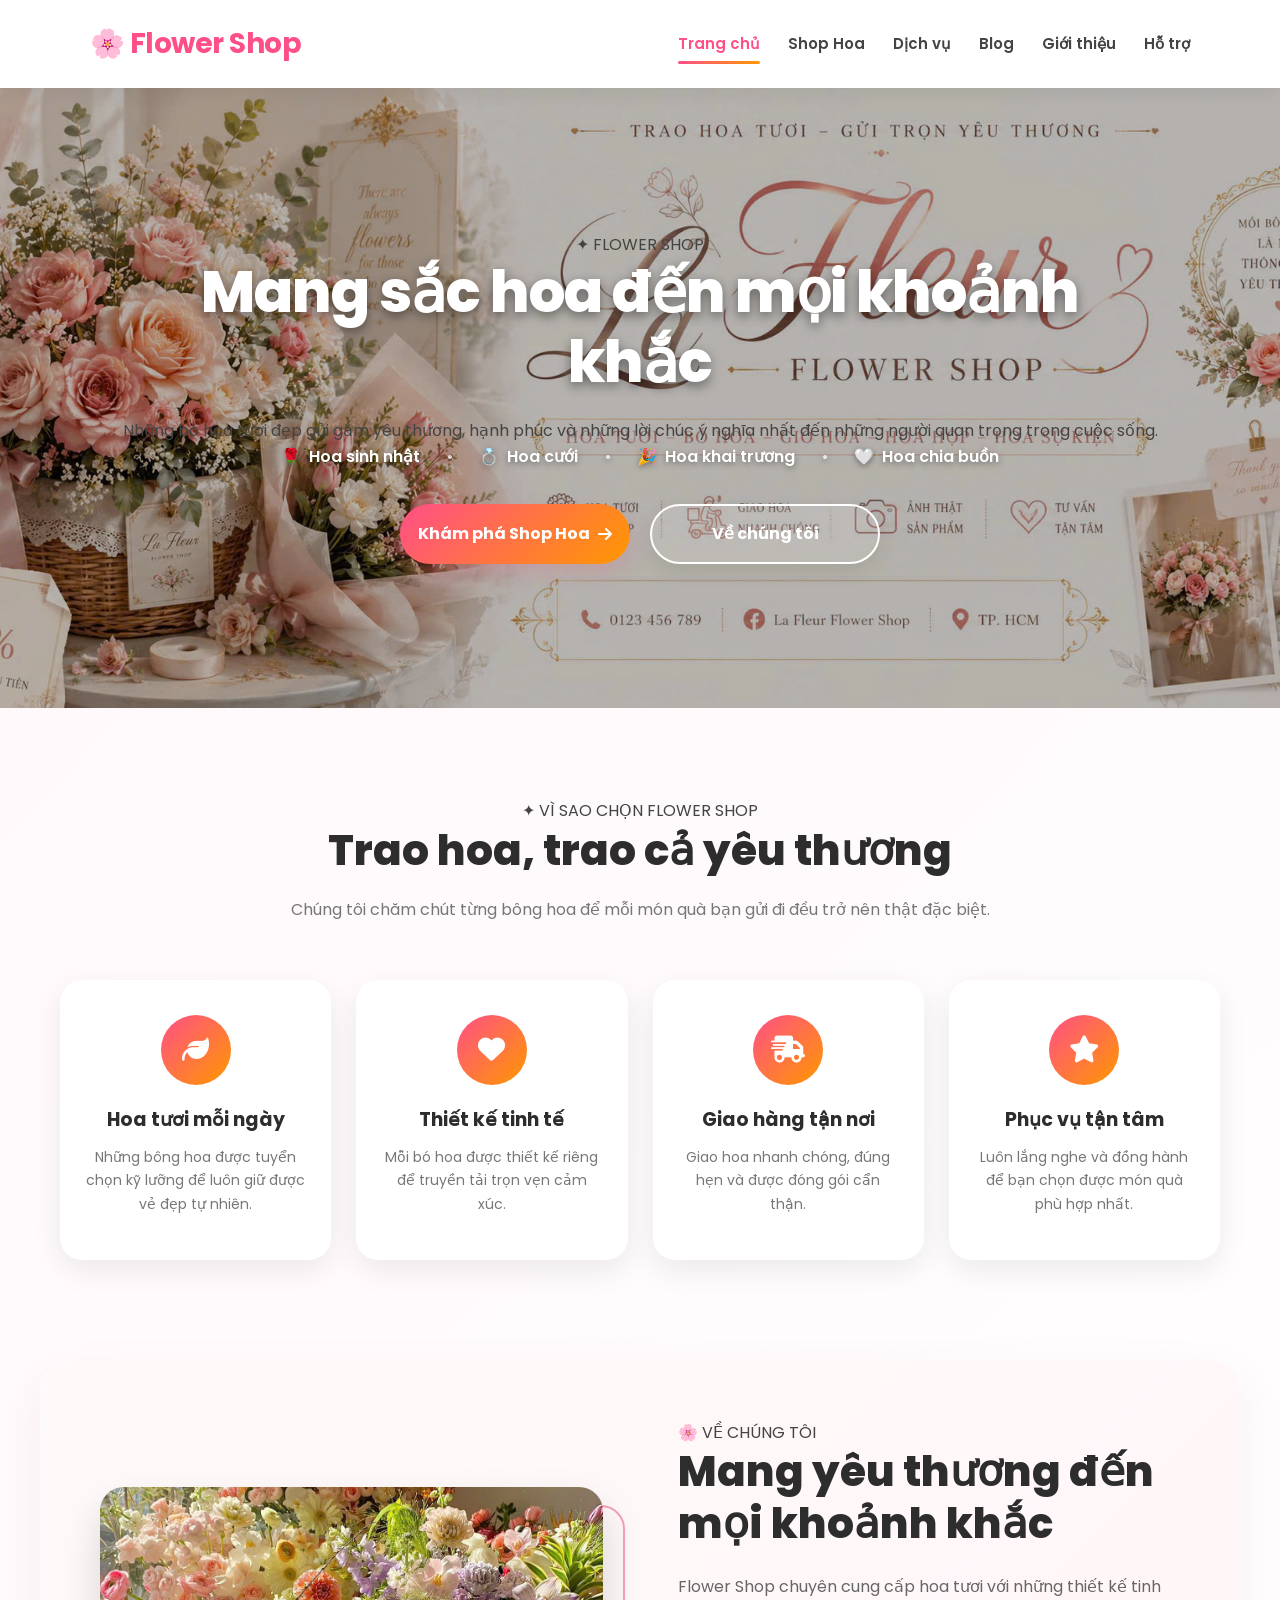
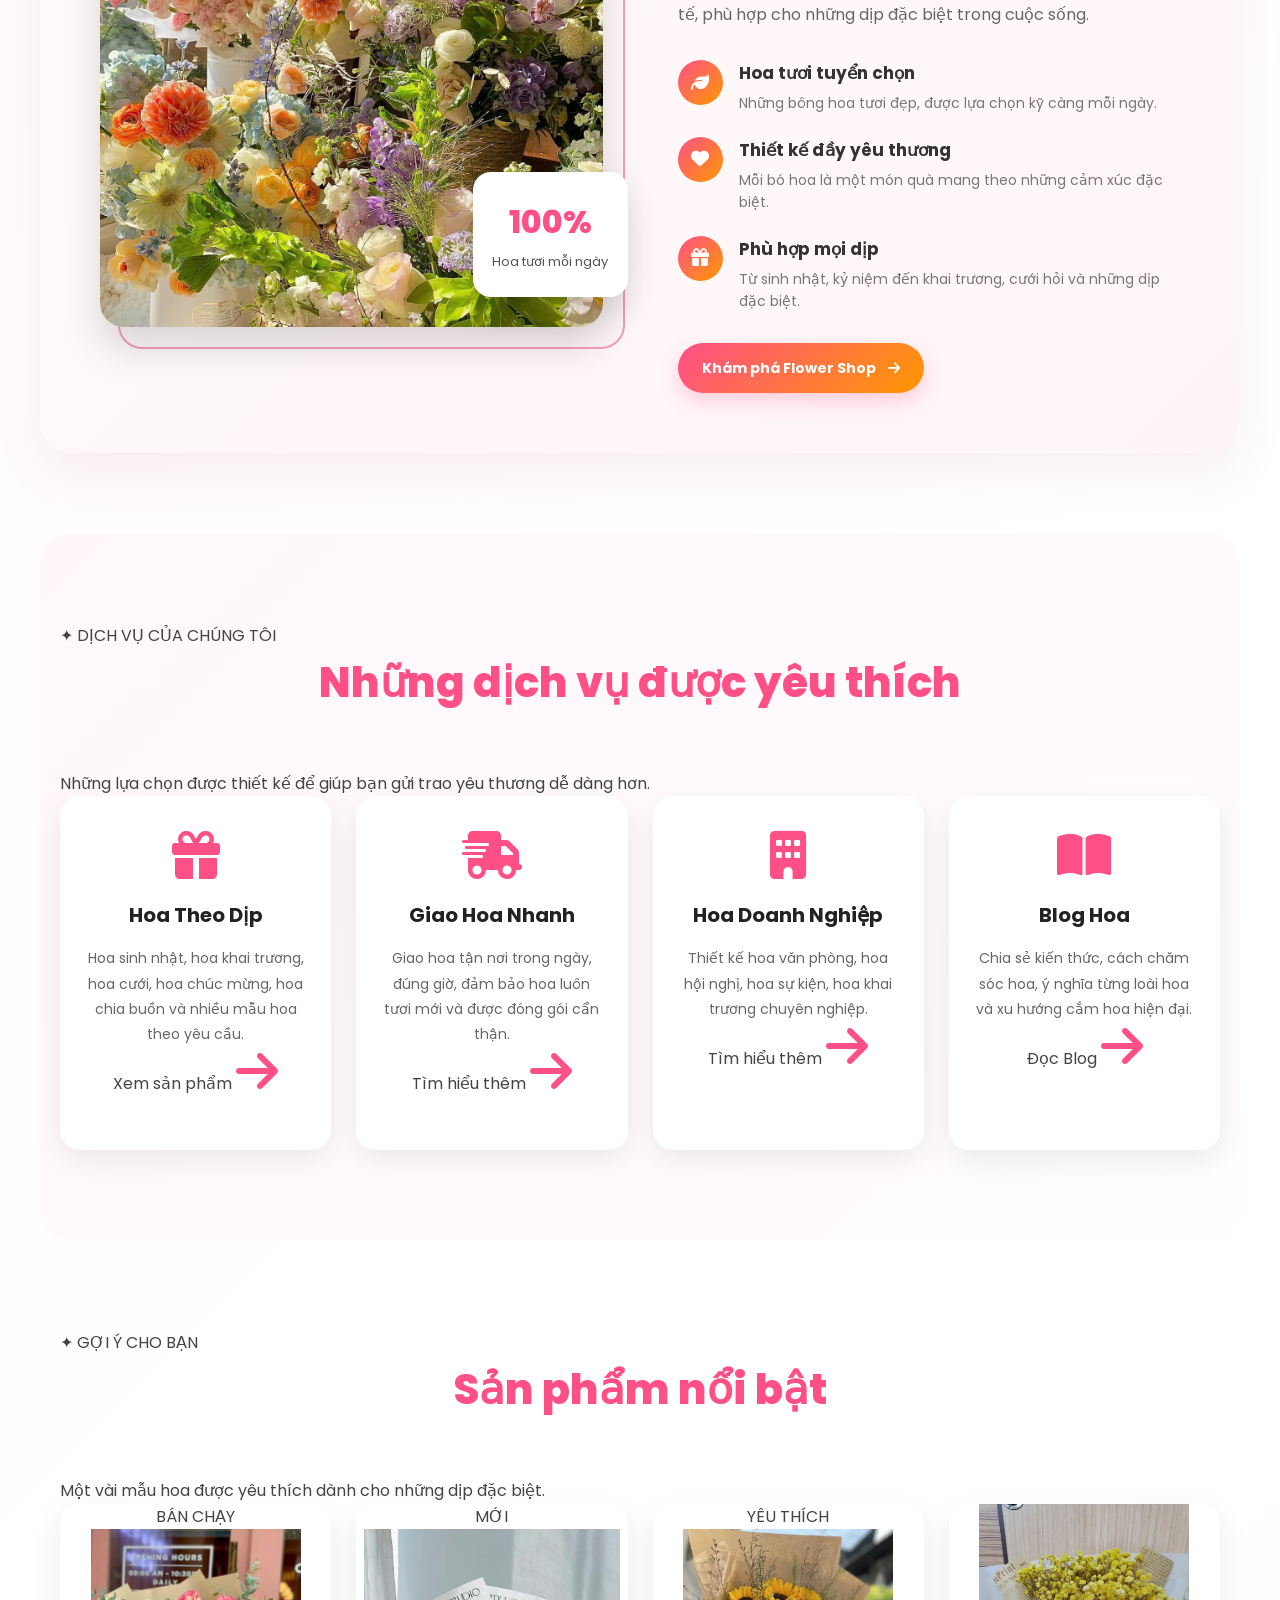
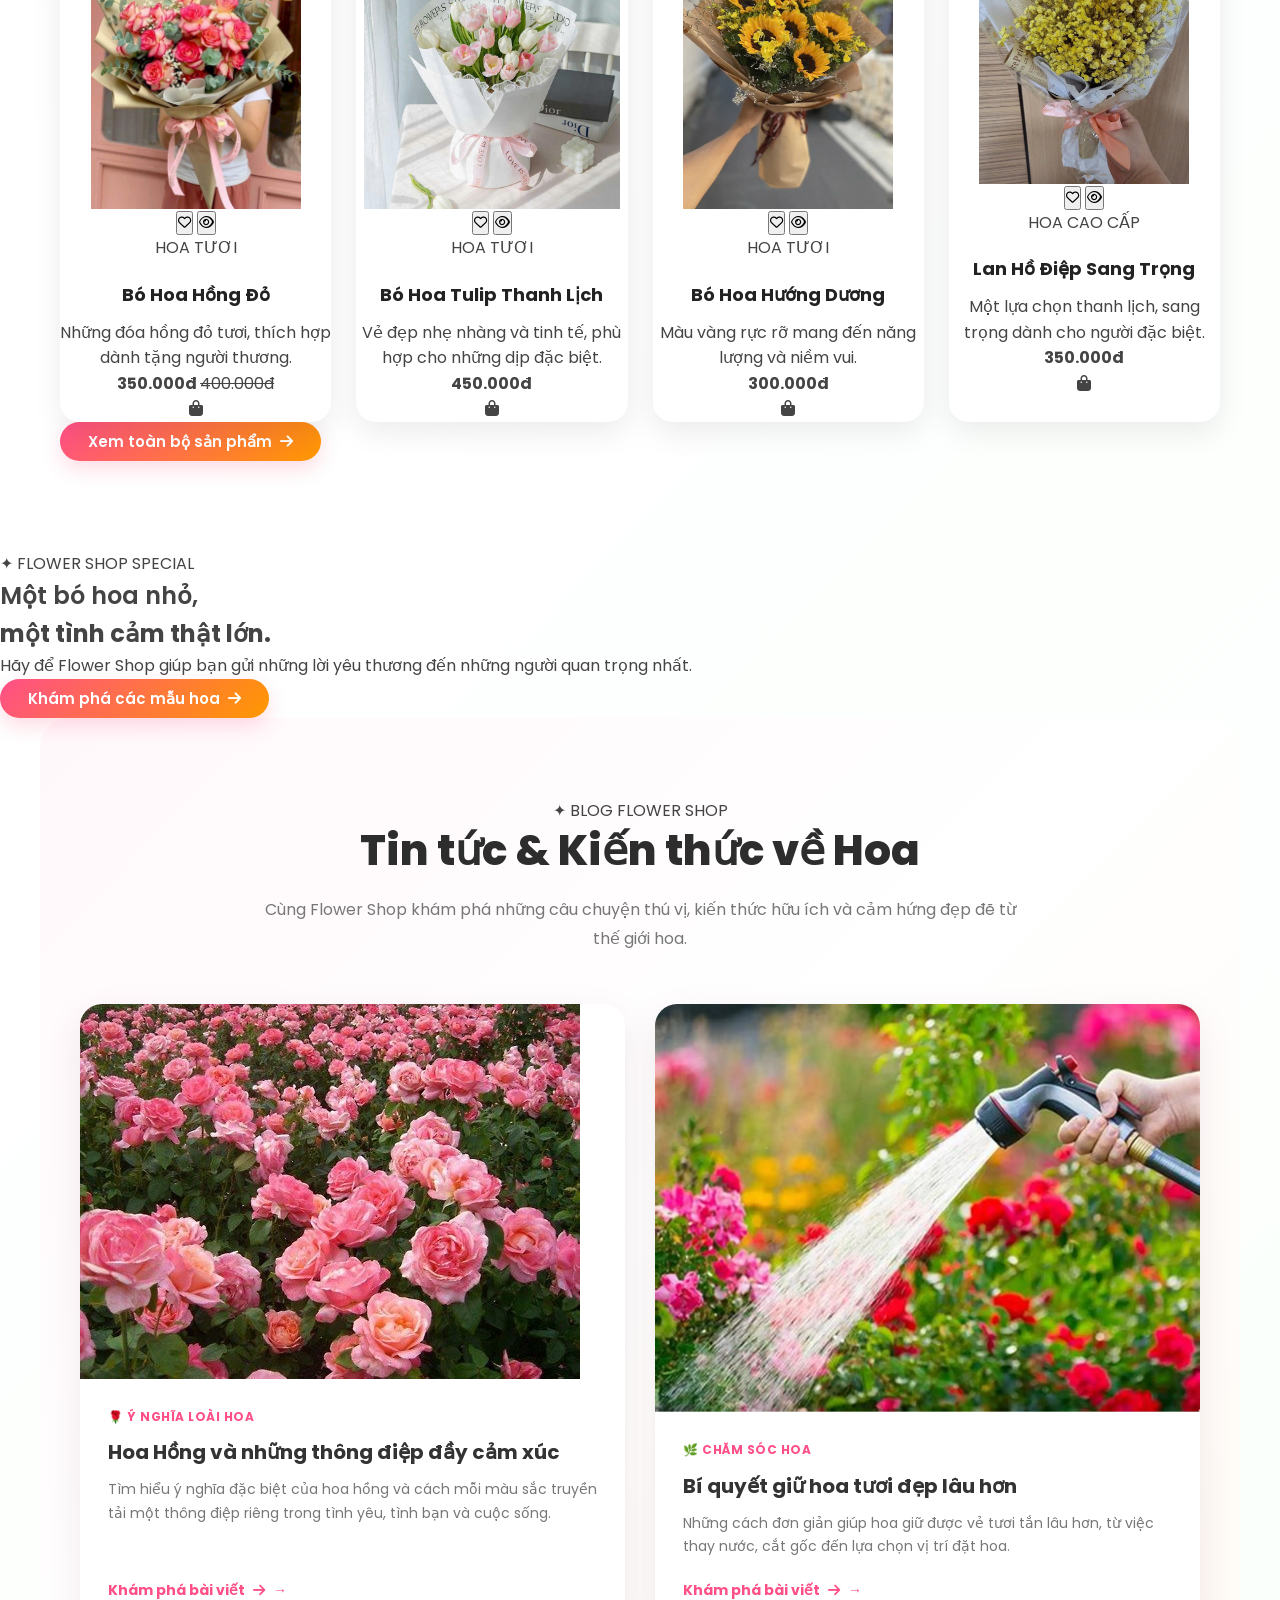
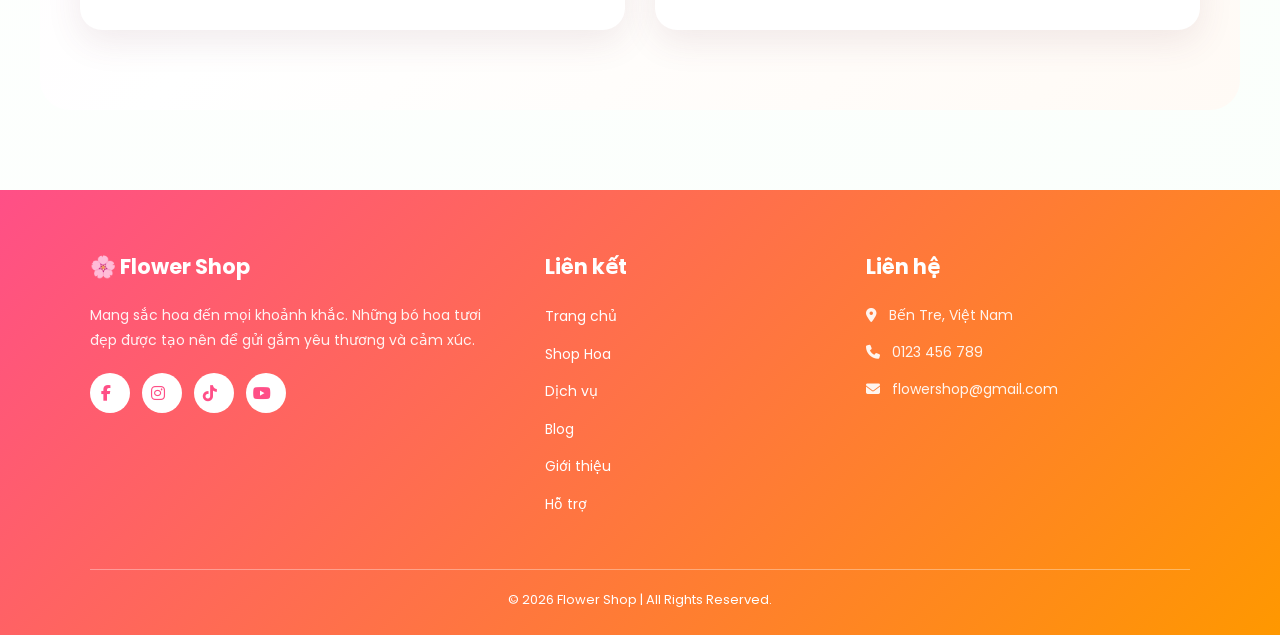
==== commit be9b0f44: "Update index.html" ====
--- a/index.html
+++ b/index.html
@@ -12,43 +12,27 @@
 
     <title>Flower Shop | Mang Sắc Hoa Đến Mọi Khoảnh Khắc</title>
 
-    <!-- =====================================================
-         GOOGLE FONT
-         Font: Be Vietnam Pro - hỗ trợ tiếng Việt tốt
-    ====================================================== -->
-
+    <!-- Google Font -->
     <link rel="preconnect" href="https://fonts.googleapis.com">
-
-    <link
-        rel="preconnect"
-        href="https://fonts.gstatic.com"
-        crossorigin
-    >
+    <link rel="preconnect" href="https://fonts.gstatic.com" crossorigin>
 
     <link
         href="https://fonts.googleapis.com/css2?family=Be+Vietnam+Pro:wght@300;400;500;600;700;800&display=swap"
         rel="stylesheet"
     >
 
-    <!-- =====================================================
-         FONT AWESOME
-    ====================================================== -->
-
+    <!-- Font Awesome -->
     <link
         rel="stylesheet"
-        href="https://cdnjs.cloudflare.com/ajax/libs/font-awesome/6.5.2/css/all.min.css"
+        href="https://cdnjs.cloudflare.com/ajax/libs/font-awesome/6.7.2/css/all.min.css"
     >
 
-    <!-- =====================================================
-         CSS
-    ====================================================== -->
-
+    <!-- CSS -->
     <link rel="stylesheet" href="style.css">
-
 </head>
 
 
-<body>
+<body class="home-page">
 
 
 <!-- =====================================================
@@ -57,21 +41,10 @@
 
 <header>
 
-    <!-- LOGO -->
-
     <a href="index.html" class="logo">
-
-        <img
-            src="images/logo.png"
-            alt="Flower Shop Logo"
-        >
-
-        <span>Flower Shop</span>
-
+        🌸 Flower Shop
     </a>
 
-
-    <!-- MENU -->
 
     <nav>
 
@@ -122,51 +95,54 @@
 
 
 <!-- =====================================================
-     HERO BANNER
+     HERO
 ===================================================== -->
 
 <section class="hero">
 
+    <div class="hero-overlay"></div>
+
     <div class="hero-content">
 
+        <span class="hero-label">
+            ✦ FLOWER SHOP
+        </span>
+
+
         <h1>
-            Mang Sắc Hoa Đến Mọi Khoảnh Khắc
+            Mang sắc hoa
+            <span>đến mọi khoảnh khắc</span>
         </h1>
 
 
-        <div class="hero-description">
-
-            <p class="hero-intro">
-
-                Những bó hoa tươi đẹp gửi gắm yêu thương,
-                hạnh phúc và những lời chúc ý nghĩa nhất.
-
-            </p>
-
-
-            <div class="hero-categories">
-
-                <span>
-                    🌹
-                    <strong>Hoa sinh nhật</strong>
-                </span>
-
-                <span>
-                    💍
-                    <strong>Hoa cưới</strong>
-                </span>
-
-                <span>
-                    🎉
-                    <strong>Hoa khai trương</strong>
-                </span>
-
-                <span>
-                    🤍
-                    <strong>Hoa chia buồn</strong>
-                </span>
-
-            </div>
+        <p>
+            Những bó hoa tươi đẹp gửi gắm yêu thương,
+            hạnh phúc và những lời chúc ý nghĩa nhất
+            đến những người quan trọng trong cuộc sống.
+        </p>
+
+
+        <div class="hero-categories">
+
+            <span>
+                🌹
+                <strong>Hoa sinh nhật</strong>
+            </span>
+
+            <span>
+                💍
+                <strong>Hoa cưới</strong>
+            </span>
+
+            <span>
+                🎉
+                <strong>Hoa khai trương</strong>
+            </span>
+
+            <span>
+                🤍
+                <strong>Hoa chia buồn</strong>
+            </span>
 
         </div>
 
@@ -177,7 +153,8 @@
                 href="shop.html"
                 class="btn"
             >
-                Mua Hoa Ngay 🌸
+                Khám phá Shop Hoa
+                <i class="fa-solid fa-arrow-right"></i>
             </a>
 
 
@@ -185,7 +162,7 @@
                 href="gioithieu.html"
                 class="btn btn-outline"
             >
-                Xem Thêm
+                Về chúng tôi
             </a>
 
         </div>
@@ -204,22 +181,21 @@
 
     <div class="why-us-header">
 
-        <span class="why-us-label">
+        <span class="section-label">
             ✦ VÌ SAO CHỌN FLOWER SHOP
         </span>
 
 
         <h2>
-            Trao hoa, trao cả yêu thương
+            Trao hoa,
+            <span>trao cả yêu thương</span>
         </h2>
 
 
         <p>
-
             Chúng tôi chăm chút từng bông hoa
             để mỗi món quà bạn gửi đi
             đều trở nên thật đặc biệt.
-
         </p>
 
     </div>
@@ -230,110 +206,85 @@
 
         <!-- CARD 1 -->
 
-        <div class="why-us-card">
+        <article class="why-us-card">
 
             <div class="why-us-icon">
-
                 <i class="fa-solid fa-leaf"></i>
-
-            </div>
-
+            </div>
 
             <h3>
                 Hoa tươi mỗi ngày
             </h3>
 
-
             <p>
-
                 Những bông hoa được tuyển chọn kỹ lưỡng
                 để luôn giữ được vẻ đẹp tự nhiên.
-
             </p>
 
-        </div>
+        </article>
 
 
 
         <!-- CARD 2 -->
 
-        <div class="why-us-card">
+        <article class="why-us-card">
 
             <div class="why-us-icon">
-
                 <i class="fa-solid fa-heart"></i>
-
-            </div>
-
+            </div>
 
             <h3>
                 Thiết kế tinh tế
             </h3>
 
-
             <p>
-
                 Mỗi bó hoa được thiết kế riêng
                 để truyền tải trọn vẹn cảm xúc.
-
             </p>
 
-        </div>
+        </article>
 
 
 
         <!-- CARD 3 -->
 
-        <div class="why-us-card">
+        <article class="why-us-card">
 
             <div class="why-us-icon">
-
                 <i class="fa-solid fa-truck-fast"></i>
-
-            </div>
-
+            </div>
 
             <h3>
                 Giao hàng tận nơi
             </h3>
 
-
             <p>
-
                 Giao hoa nhanh chóng, đúng hẹn
                 và được đóng gói cẩn thận.
-
             </p>
 
-        </div>
+        </article>
 
 
 
         <!-- CARD 4 -->
 
-        <div class="why-us-card">
+        <article class="why-us-card">
 
             <div class="why-us-icon">
-
                 <i class="fa-solid fa-star"></i>
-
-            </div>
-
+            </div>
 
             <h3>
                 Phục vụ tận tâm
             </h3>
 
-
             <p>
-
                 Luôn lắng nghe và đồng hành
                 để bạn chọn được món quà phù hợp nhất.
-
             </p>
 
-        </div>
-
+        </article>
 
     </div>
 
@@ -347,7 +298,8 @@
 
 <section class="about-home">
 
-    <!-- HÌNH ẢNH -->
+
+    <!-- IMAGE -->
 
     <div class="about-image">
 
@@ -363,7 +315,6 @@
                 100%
             </strong>
 
-
             <span>
                 Hoa tươi mỗi ngày
             </span>
@@ -374,41 +325,34 @@
 
 
 
-    <!-- NỘI DUNG -->
+    <!-- CONTENT -->
 
     <div class="about-text">
 
-        <span class="about-label">
+        <span class="section-label">
             🌸 VỀ CHÚNG TÔI
         </span>
 
 
         <h2>
-
-            Mang yêu thương<br>
-            đến mọi khoảnh khắc
-
+            Mang yêu thương
+            <span>đến mọi khoảnh khắc</span>
         </h2>
 
 
         <p class="about-intro">
-
             Flower Shop chuyên cung cấp hoa tươi
             với những thiết kế tinh tế, phù hợp
             cho những dịp đặc biệt trong cuộc sống.
-
         </p>
 
 
         <div class="about-features">
 
 
-            <!-- FEATURE 1 -->
-
             <div class="about-feature">
 
                 <i class="fa-solid fa-leaf"></i>
-
 
                 <div>
 
@@ -416,12 +360,9 @@
                         Hoa tươi tuyển chọn
                     </h3>
 
-
                     <p>
-
                         Những bông hoa tươi đẹp,
                         được lựa chọn kỹ càng mỗi ngày.
-
                     </p>
 
                 </div>
@@ -430,12 +371,9 @@
 
 
 
-            <!-- FEATURE 2 -->
-
             <div class="about-feature">
 
                 <i class="fa-solid fa-heart"></i>
-
 
                 <div>
 
@@ -443,12 +381,9 @@
                         Thiết kế đầy yêu thương
                     </h3>
 
-
                     <p>
-
                         Mỗi bó hoa là một món quà
                         mang theo những cảm xúc đặc biệt.
-
                     </p>
 
                 </div>
@@ -457,12 +392,9 @@
 
 
 
-            <!-- FEATURE 3 -->
-
             <div class="about-feature">
 
                 <i class="fa-solid fa-gift"></i>
-
 
                 <div>
 
@@ -470,12 +402,9 @@
                         Phù hợp mọi dịp
                     </h3>
 
-
                     <p>
-
                         Từ sinh nhật, kỷ niệm đến khai trương,
                         cưới hỏi và những dịp đặc biệt.
-
                     </p>
 
                 </div>
@@ -490,11 +419,8 @@
             href="gioithieu.html"
             class="about-btn"
         >
-
             Khám phá Flower Shop
-
             <i class="fa-solid fa-arrow-right"></i>
-
         </a>
 
     </div>
@@ -509,109 +435,135 @@
 
 <section class="service">
 
-    <h2>
-        Dịch vụ nổi bật
-    </h2>
+    <div class="section-heading">
+
+        <span class="section-label">
+            ✦ DỊCH VỤ CỦA CHÚNG TÔI
+        </span>
+
+        <h2>
+            Những dịch vụ
+            <span>được yêu thích</span>
+        </h2>
+
+        <p>
+            Những lựa chọn được thiết kế để
+            giúp bạn gửi trao yêu thương dễ dàng hơn.
+        </p>
+
+    </div>
 
 
     <div class="card">
 
 
-        <!-- DỊCH VỤ 1 -->
-
-        <div class="box">
-
-            <i class="fa-solid fa-gift"></i>
-
+        <!-- SERVICE 1 -->
+
+        <article class="box">
+
+            <div class="service-icon">
+                <i class="fa-solid fa-gift"></i>
+            </div>
 
             <h3>
                 Hoa Theo Dịp
             </h3>
 
-
             <p>
-
                 Hoa sinh nhật, hoa khai trương,
                 hoa cưới, hoa chúc mừng,
                 hoa chia buồn và nhiều mẫu hoa theo yêu cầu.
-
             </p>
 
-        </div>
-
-
-
-        <!-- DỊCH VỤ 2 -->
-
-        <div class="box">
-
-            <i class="fa-solid fa-truck-fast"></i>
-
+            <a href="shop.html">
+                Xem sản phẩm
+                <i class="fa-solid fa-arrow-right"></i>
+            </a>
+
+        </article>
+
+
+
+        <!-- SERVICE 2 -->
+
+        <article class="box">
+
+            <div class="service-icon">
+                <i class="fa-solid fa-truck-fast"></i>
+            </div>
 
             <h3>
                 Giao Hoa Nhanh
             </h3>
 
-
             <p>
-
                 Giao hoa tận nơi trong ngày,
                 đúng giờ, đảm bảo hoa luôn tươi mới
                 và được đóng gói cẩn thận.
-
             </p>
 
-        </div>
-
-
-
-        <!-- DỊCH VỤ 3 -->
-
-        <div class="box">
-
-            <i class="fa-solid fa-building"></i>
-
+            <a href="dichvu.html">
+                Tìm hiểu thêm
+                <i class="fa-solid fa-arrow-right"></i>
+            </a>
+
+        </article>
+
+
+
+        <!-- SERVICE 3 -->
+
+        <article class="box">
+
+            <div class="service-icon">
+                <i class="fa-solid fa-building"></i>
+            </div>
 
             <h3>
                 Hoa Doanh Nghiệp
             </h3>
 
-
             <p>
-
                 Thiết kế hoa văn phòng,
                 hoa hội nghị,
                 hoa sự kiện,
                 hoa khai trương chuyên nghiệp.
-
             </p>
 
-        </div>
-
-
-
-        <!-- DỊCH VỤ 4 -->
-
-        <div class="box">
-
-            <i class="fa-solid fa-book-open"></i>
-
+            <a href="dichvu.html">
+                Tìm hiểu thêm
+                <i class="fa-solid fa-arrow-right"></i>
+            </a>
+
+        </article>
+
+
+
+        <!-- SERVICE 4 -->
+
+        <article class="box">
+
+            <div class="service-icon">
+                <i class="fa-solid fa-book-open"></i>
+            </div>
 
             <h3>
                 Blog Hoa
             </h3>
 
-
             <p>
-
                 Chia sẻ kiến thức,
                 cách chăm sóc hoa,
                 ý nghĩa từng loài hoa
                 và xu hướng cắm hoa hiện đại.
-
             </p>
 
-        </div>
+            <a href="blog.html">
+                Đọc Blog
+                <i class="fa-solid fa-arrow-right"></i>
+            </a>
+
+        </article>
 
 
     </div>
@@ -626,136 +578,328 @@
 
 <section class="featured">
 
-    <h2>
-        Sản phẩm nổi bật
-    </h2>
+    <div class="section-heading">
+
+        <span class="section-label">
+            ✦ GỢI Ý CHO BẠN
+        </span>
+
+        <h2>
+            Sản phẩm
+            <span>nổi bật</span>
+        </h2>
+
+        <p>
+            Một vài mẫu hoa được yêu thích
+            dành cho những dịp đặc biệt.
+        </p>
+
+    </div>
 
 
     <div class="products">
 
 
-        <!-- SẢN PHẨM 1 -->
-
-        <div class="product-card">
-
-            <img
-                src="images/rose.jpg"
-                alt="Bó Hoa Hồng Đỏ"
-            >
-
-
-            <h3>
-                Bó Hoa Hồng Đỏ
-            </h3>
-
-
-            <p class="price">
-                350.000đ
-            </p>
-
-
-            <a
-                href="shop.html"
-                class="btn"
-            >
-                Mua ngay
-            </a>
-
-        </div>
-
-
-
-        <!-- SẢN PHẨM 2 -->
-
-        <div class="product-card">
-
-            <img
-                src="images/tulip.jpg"
-                alt="Bó Hoa Tulip"
-            >
-
-
-            <h3>
-                Bó Hoa Tulip
-            </h3>
-
-
-            <p class="price">
-                450.000đ
-            </p>
-
-
-            <a
-                href="shop.html"
-                class="btn"
-            >
-                Mua ngay
-            </a>
-
-        </div>
-
-
-
-        <!-- SẢN PHẨM 3 -->
-
-        <div class="product-card">
-
-            <img
-                src="images/sunflower.jpg"
-                alt="Hoa Hướng Dương"
-            >
-
-
-            <h3>
-                Hoa Hướng Dương
-            </h3>
-
-
-            <p class="price">
-                400.000đ
-            </p>
-
-
-            <a
-                href="shop.html"
-                class="btn"
-            >
-                Mua ngay
-            </a>
-
-        </div>
-
-
-
-        <!-- SẢN PHẨM 4 -->
-
-        <div class="product-card">
-
-            <img
-                src="images/orchid.jpg"
-                alt="Hoa Lan Hồ Điệp"
-            >
-
-
-            <h3>
-                Hoa Lan Hồ Điệp
-            </h3>
-
-
-            <p class="price">
-                350.000đ
-            </p>
-
-
-            <a
-                href="shop.html"
-                class="btn"
-            >
-                Mua ngay
-            </a>
-
-        </div>
-
+        <!-- PRODUCT 1 -->
+
+        <article class="product-card">
+
+            <div class="product-image">
+
+                <span class="product-badge">
+                    BÁN CHẠY
+                </span>
+
+                <img
+                    src="images/rose.jpg"
+                    alt="Bó Hoa Hồng Đỏ"
+                >
+
+                <div class="product-actions">
+
+                    <button aria-label="Yêu thích">
+                        <i class="fa-regular fa-heart"></i>
+                    </button>
+
+                    <button aria-label="Xem sản phẩm">
+                        <i class="fa-regular fa-eye"></i>
+                    </button>
+
+                </div>
+
+            </div>
+
+
+            <div class="product-info">
+
+                <span class="product-type">
+                    HOA TƯƠI
+                </span>
+
+                <h3>
+                    Bó Hoa Hồng Đỏ
+                </h3>
+
+                <p>
+                    Những đóa hồng đỏ tươi,
+                    thích hợp dành tặng người thương.
+                </p>
+
+
+                <div class="product-bottom">
+
+                    <div class="product-price">
+
+                        <strong>
+                            350.000đ
+                        </strong>
+
+                        <del>
+                            400.000đ
+                        </del>
+
+                    </div>
+
+
+                    <a
+                        href="shop.html"
+                        class="product-buy"
+                        aria-label="Mua hoa"
+                    >
+                        <i class="fa-solid fa-bag-shopping"></i>
+                    </a>
+
+                </div>
+
+            </div>
+
+        </article>
+
+
+
+        <!-- PRODUCT 2 -->
+
+        <article class="product-card">
+
+            <div class="product-image">
+
+                <span class="product-badge new">
+                    MỚI
+                </span>
+
+                <img
+                    src="images/tulip.jpg"
+                    alt="Bó Hoa Tulip"
+                >
+
+                <div class="product-actions">
+
+                    <button aria-label="Yêu thích">
+                        <i class="fa-regular fa-heart"></i>
+                    </button>
+
+                    <button aria-label="Xem sản phẩm">
+                        <i class="fa-regular fa-eye"></i>
+                    </button>
+
+                </div>
+
+            </div>
+
+
+            <div class="product-info">
+
+                <span class="product-type">
+                    HOA TƯƠI
+                </span>
+
+                <h3>
+                    Bó Hoa Tulip Thanh Lịch
+                </h3>
+
+                <p>
+                    Vẻ đẹp nhẹ nhàng và tinh tế,
+                    phù hợp cho những dịp đặc biệt.
+                </p>
+
+
+                <div class="product-bottom">
+
+                    <div class="product-price">
+
+                        <strong>
+                            450.000đ
+                        </strong>
+
+                    </div>
+
+
+                    <a
+                        href="shop.html"
+                        class="product-buy"
+                        aria-label="Mua hoa"
+                    >
+                        <i class="fa-solid fa-bag-shopping"></i>
+                    </a>
+
+                </div>
+
+            </div>
+
+        </article>
+
+
+
+        <!-- PRODUCT 3 -->
+
+        <article class="product-card">
+
+            <div class="product-image">
+
+                <span class="product-badge">
+                    YÊU THÍCH
+                </span>
+
+                <img
+                    src="images/sunflower.jpg"
+                    alt="Hoa Hướng Dương"
+                >
+
+                <div class="product-actions">
+
+                    <button aria-label="Yêu thích">
+                        <i class="fa-regular fa-heart"></i>
+                    </button>
+
+                    <button aria-label="Xem sản phẩm">
+                        <i class="fa-regular fa-eye"></i>
+                    </button>
+
+                </div>
+
+            </div>
+
+
+            <div class="product-info">
+
+                <span class="product-type">
+                    HOA TƯƠI
+                </span>
+
+                <h3>
+                    Bó Hoa Hướng Dương
+                </h3>
+
+                <p>
+                    Màu vàng rực rỡ mang đến
+                    năng lượng và niềm vui.
+                </p>
+
+
+                <div class="product-bottom">
+
+                    <div class="product-price">
+
+                        <strong>
+                            300.000đ
+                        </strong>
+
+                    </div>
+
+
+                    <a
+                        href="shop.html"
+                        class="product-buy"
+                        aria-label="Mua hoa"
+                    >
+                        <i class="fa-solid fa-bag-shopping"></i>
+                    </a>
+
+                </div>
+
+            </div>
+
+        </article>
+
+
+
+        <!-- PRODUCT 4 -->
+
+        <article class="product-card">
+
+            <div class="product-image">
+
+                <img
+                    src="images/orchid.jpg"
+                    alt="Hoa Lan Hồ Điệp"
+                >
+
+                <div class="product-actions">
+
+                    <button aria-label="Yêu thích">
+                        <i class="fa-regular fa-heart"></i>
+                    </button>
+
+                    <button aria-label="Xem sản phẩm">
+                        <i class="fa-regular fa-eye"></i>
+                    </button>
+
+                </div>
+
+            </div>
+
+
+            <div class="product-info">
+
+                <span class="product-type">
+                    HOA CAO CẤP
+                </span>
+
+                <h3>
+                    Lan Hồ Điệp Sang Trọng
+                </h3>
+
+                <p>
+                    Một lựa chọn thanh lịch,
+                    sang trọng dành cho người đặc biệt.
+                </p>
+
+
+                <div class="product-bottom">
+
+                    <div class="product-price">
+
+                        <strong>
+                            350.000đ
+                        </strong>
+
+                    </div>
+
+
+                    <a
+                        href="shop.html"
+                        class="product-buy"
+                        aria-label="Mua hoa"
+                    >
+                        <i class="fa-solid fa-bag-shopping"></i>
+                    </a>
+
+                </div>
+
+            </div>
+
+        </article>
+
+
+    </div>
+
+
+    <div class="featured-more">
+
+        <a href="shop.html" class="btn">
+            Xem toàn bộ sản phẩm
+            <i class="fa-solid fa-arrow-right"></i>
+        </a>
 
     </div>
 
@@ -769,21 +913,28 @@
 
 <section class="home-cta">
 
+    <div class="home-cta-overlay"></div>
+
+
     <div class="home-cta-content">
 
         <span>
-            🌷 MÓN QUÀ ĐẶC BIỆT CHO NGƯỜI BẠN YÊU THƯƠNG
+            ✦ FLOWER SHOP SPECIAL
         </span>
 
+
         <h2>
-            Một bó hoa nhỏ,<br>
-            một tình cảm thật lớn
+            Một bó hoa nhỏ,
+            <br>
+            <strong>một tình cảm thật lớn.</strong>
         </h2>
+
 
         <p>
             Hãy để Flower Shop giúp bạn gửi những lời yêu thương
             đến những người quan trọng nhất.
         </p>
+
 
         <a
             href="shop.html"
@@ -800,28 +951,27 @@
 
 
 <!-- =====================================================
-     BLOG / TIN TỨC
+     BLOG
 ===================================================== -->
 
 <section class="news">
 
     <div class="news-header">
 
-        <span class="news-label">
+        <span class="section-label">
             ✦ BLOG FLOWER SHOP
         </span>
 
 
         <h2>
-            Tin tức & Kiến thức về Hoa
+            Tin tức &
+            <span>Kiến thức về Hoa</span>
         </h2>
 
 
         <p>
-
             Cùng Flower Shop khám phá những câu chuyện thú vị,
             kiến thức hữu ích và cảm hứng đẹp đẽ từ thế giới hoa.
-
         </p>
 
     </div>
@@ -830,14 +980,18 @@
     <div class="news-box">
 
 
-        <!-- BÀI VIẾT 1 -->
+        <!-- BLOG 1 -->
 
         <article class="news-card">
 
-            <img
-                src="images/blog1.jpg"
-                alt="Ý nghĩa các màu hoa hồng"
-            >
+            <div class="news-image">
+
+                <img
+                    src="images/blog1.jpg"
+                    alt="Ý nghĩa các màu hoa hồng"
+                >
+
+            </div>
 
 
             <div class="news-card-content">
@@ -853,11 +1007,9 @@
 
 
                 <p>
-
                     Tìm hiểu ý nghĩa đặc biệt của hoa hồng
                     và cách mỗi màu sắc truyền tải một thông điệp
                     riêng trong tình yêu, tình bạn và cuộc sống.
-
                 </p>
 
 
@@ -866,6 +1018,7 @@
                     class="btn2"
                 >
                     Khám phá bài viết
+                    <i class="fa-solid fa-arrow-right"></i>
                 </a>
 
             </div>
@@ -874,14 +1027,18 @@
 
 
 
-        <!-- BÀI VIẾT 2 -->
+        <!-- BLOG 2 -->
 
         <article class="news-card">
 
-            <img
-                src="images/blog2.jpg"
-                alt="Cách chăm sóc hoa tươi"
-            >
+            <div class="news-image">
+
+                <img
+                    src="images/blog2.jpg"
+                    alt="Cách chăm sóc hoa tươi"
+                >
+
+            </div>
 
 
             <div class="news-card-content">
@@ -897,11 +1054,9 @@
 
 
                 <p>
-
                     Những cách đơn giản giúp hoa giữ được
                     vẻ tươi tắn lâu hơn, từ việc thay nước,
                     cắt gốc đến lựa chọn vị trí đặt hoa.
-
                 </p>
 
 
@@ -910,6 +1065,7 @@
                     class="btn2"
                 >
                     Khám phá bài viết
+                    <i class="fa-solid fa-arrow-right"></i>
                 </a>
 
             </div>
@@ -932,56 +1088,36 @@
     <div class="footer-content">
 
 
-        <!-- THÔNG TIN -->
+        <!-- ABOUT -->
 
         <div class="footer-box">
 
             <h3>
-                Flower Shop 🌸
+                🌸 Flower Shop
             </h3>
 
-
             <p>
-
                 Mang sắc hoa đến mọi khoảnh khắc.
                 Những bó hoa tươi đẹp được tạo nên
                 để gửi gắm yêu thương và cảm xúc.
-
             </p>
 
 
-            <!-- SOCIAL -->
-
             <div class="social">
 
-                <a
-                    href="#"
-                    aria-label="Facebook"
-                >
+                <a href="#" aria-label="Facebook">
                     <i class="fab fa-facebook-f"></i>
                 </a>
 
-
-                <a
-                    href="#"
-                    aria-label="Instagram"
-                >
+                <a href="#" aria-label="Instagram">
                     <i class="fab fa-instagram"></i>
                 </a>
 
-
-                <a
-                    href="#"
-                    aria-label="TikTok"
-                >
+                <a href="#" aria-label="TikTok">
                     <i class="fab fa-tiktok"></i>
                 </a>
 
-
-                <a
-                    href="#"
-                    aria-label="YouTube"
-                >
+                <a href="#" aria-label="YouTube">
                     <i class="fab fa-youtube"></i>
                 </a>
 
@@ -991,14 +1127,13 @@
 
 
 
-        <!-- LIÊN KẾT -->
+        <!-- LINKS -->
 
         <div class="footer-box">
 
             <h3>
                 Liên kết
             </h3>
-
 
             <ul>
 
@@ -1008,35 +1143,30 @@
                     </a>
                 </li>
 
-
                 <li>
                     <a href="shop.html">
                         Shop Hoa
                     </a>
                 </li>
 
-
                 <li>
                     <a href="dichvu.html">
                         Dịch vụ
                     </a>
                 </li>
 
-
                 <li>
                     <a href="blog.html">
                         Blog
                     </a>
                 </li>
 
-
                 <li>
                     <a href="gioithieu.html">
                         Giới thiệu
                     </a>
                 </li>
 
-
                 <li>
                     <a href="hotro.html">
                         Hỗ trợ
@@ -1049,27 +1179,24 @@
 
 
 
-        <!-- LIÊN HỆ -->
+        <!-- CONTACT -->
 
         <div class="footer-box">
 
             <h3>
                 Liên hệ
             </h3>
-
 
             <p>
                 <i class="fa-solid fa-location-dot"></i>
                 Bến Tre, Việt Nam
             </p>
 
-
             <p>
                 <i class="fa-solid fa-phone"></i>
                 0123 456 789
             </p>
 
-
             <p>
                 <i class="fa-solid fa-envelope"></i>
                 flowershop@gmail.com
@@ -1085,9 +1212,7 @@
 
 
     <p class="copyright">
-
         © 2026 Flower Shop | All Rights Reserved.
-
     </p>
 
 </footer>
--- a/style.css
+++ b/style.css
@@ -1,6 +1,7 @@
 /* =====================================================
    FLOWER SHOP - STYLE.CSS
    FONT: POPPINS
+   VERSION: PREMIUM
 ===================================================== */
 
 
@@ -16,7 +17,6 @@
 ===================================================== */
 
 :root {
-
     --pink: #ff4f87;
     --pink-light: #ffe5ee;
     --pink-dark: #e63b72;
@@ -38,7 +38,6 @@
 
     --shadow-hover:
         0 18px 45px rgba(0, 0, 0, 0.14);
-
 }
 
 
@@ -47,43 +46,27 @@
 ===================================================== */
 
 * {
-
     margin: 0;
-
     padding: 0;
-
     box-sizing: border-box;
-
     font-family: 'Poppins', Arial, sans-serif;
-
-}
-
+}
 
 html {
-
     scroll-behavior: smooth;
-
-}
-
+}
 
 html,
 body {
-
     width: 100%;
-
     min-height: 100%;
-
     margin: 0;
-
     padding: 0;
-
     overflow-x: hidden;
-
-}
-
+    font-family: 'Be Vietnam Pro', sans-serif;
+}
 
 body {
-
     background:
         linear-gradient(
             135deg,
@@ -93,56 +76,36 @@
         );
 
     color: #444;
-
     font-size: 16px;
-
     line-height: 1.6;
-
-}
-
+}
 
 img {
-
     max-width: 100%;
-
     display: block;
-
-}
-
+}
 
 a {
-
     text-decoration: none;
-
     color: inherit;
-
-}
-
+}
 
 button,
 input,
 textarea {
-
     font-family: inherit;
-
-}
-
+}
 
 section {
-
     width: 100%;
-
-}
-
+}
 
 h1,
 h2,
 h3,
 h4,
 p {
-
     word-wrap: break-word;
-
 }
 
 
@@ -151,19 +114,14 @@
 ===================================================== */
 
 .btn {
-
     display: inline-flex;
-
     align-items: center;
-
     justify-content: center;
-
     gap: 8px;
 
     padding: 12px 28px;
 
     border: none;
-
     border-radius: 35px;
 
     color: #ffffff;
@@ -176,9 +134,7 @@
         );
 
     font-size: 15px;
-
     font-weight: 600;
-
     line-height: 1;
 
     cursor: pointer;
@@ -189,19 +145,14 @@
     transition:
         transform 0.3s ease,
         box-shadow 0.3s ease;
-
-}
-
+}
 
 .btn:hover {
-
     color: #ffffff;
-
     transform: translateY(-4px);
 
     box-shadow:
         0 14px 30px rgba(255, 79, 129, 0.28);
-
 }
 
 
@@ -210,23 +161,16 @@
 ===================================================== */
 
 header {
-
     position: sticky;
-
     top: 0;
-
     left: 0;
-
     z-index: 9999;
 
     width: 100%;
-
     min-height: 88px;
 
     display: flex;
-
     align-items: center;
-
     justify-content: space-between;
 
     padding: 14px 7%;
@@ -238,7 +182,6 @@
 
     box-shadow:
         0 3px 18px rgba(0, 0, 0, 0.07);
-
 }
 
 
@@ -247,39 +190,27 @@
 ===================================================== */
 
 .logo {
-
     display: flex;
-
     align-items: center;
-
     gap: 12px;
 
     color: var(--pink);
 
     font-size: 28px;
-
     font-weight: 700;
 
     letter-spacing: -0.5px;
 
     transition: 0.3s;
-
-}
-
+}
 
 .logo img {
-
     width: 58px;
-
     height: 58px;
-
     object-fit: contain;
-
-}
-
+}
 
 .logo span {
-
     background:
         linear-gradient(
             90deg,
@@ -288,18 +219,12 @@
         );
 
     -webkit-background-clip: text;
-
     -webkit-text-fill-color: transparent;
-
     background-clip: text;
-
-}
-
+}
 
 .logo:hover {
-
     transform: scale(1.03);
-
 }
 
 
@@ -308,27 +233,17 @@
 ===================================================== */
 
 nav ul {
-
     display: flex;
-
     align-items: center;
-
     gap: 28px;
-
     list-style: none;
-
-}
-
+}
 
 nav ul li {
-
     margin: 0;
-
-}
-
+}
 
 nav ul li a {
-
     position: relative;
 
     display: inline-block;
@@ -338,36 +253,27 @@
     color: #444;
 
     font-size: 15px;
-
     font-weight: 600;
 
     white-space: nowrap;
 
     transition: 0.3s;
-
-}
-
+}
 
 nav ul li a:hover,
 nav ul li a.active {
-
     color: var(--pink);
-
-}
-
+}
 
 nav ul li a::after {
-
     content: "";
 
     position: absolute;
 
     left: 0;
-
     bottom: 0;
 
     width: 0;
-
     height: 3px;
 
     background:
@@ -380,15 +286,11 @@
     border-radius: 10px;
 
     transition: 0.3s;
-
-}
-
+}
 
 nav ul li a:hover::after,
 nav ul li a.active::after {
-
     width: 100%;
-
 }
 
 
@@ -397,66 +299,47 @@
 ===================================================== */
 
 .hero {
-
     position: relative;
 
     width: 100%;
-
     min-height: 620px;
 
     display: flex;
-
     align-items: center;
-
     justify-content: center;
 
     overflow: hidden;
 
     background:
-
         linear-gradient(
             rgba(0, 0, 0, 0.28),
             rgba(0, 0, 0, 0.28)
         ),
-
         url("images/banner.jpg");
 
     background-repeat: no-repeat;
-
     background-position: center;
-
     background-size: cover;
-
-}
-
+}
 
 .hero-content {
-
     position: relative;
-
     z-index: 2;
 
     width: 100%;
-
     max-width: 1200px;
 
     padding: 90px 30px;
 
     display: flex;
-
     flex-direction: column;
-
     align-items: center;
-
     justify-content: center;
 
     text-align: center;
-
-}
-
+}
 
 .hero h1 {
-
     max-width: 1000px;
 
     margin-bottom: 22px;
@@ -464,52 +347,37 @@
     color: #ffffff;
 
     font-size: 58px;
-
     font-weight: 800;
 
     line-height: 1.2;
-
     letter-spacing: -1px;
 
     text-shadow:
         0 4px 12px rgba(0, 0, 0, 0.45);
-
-}
-
+}
 
 .hero-description {
-
     width: 100%;
-
     max-width: 850px;
-
-}
-
+}
 
 .hero-intro {
-
     margin-bottom: 28px;
 
     color: #ffffff;
 
     font-size: 19px;
-
     font-weight: 400;
 
     line-height: 1.8;
 
     text-shadow:
         0 2px 8px rgba(0, 0, 0, 0.45);
-
-}
-
+}
 
 .hero-categories {
-
     display: flex;
-
     align-items: center;
-
     justify-content: center;
 
     flex-wrap: wrap;
@@ -517,68 +385,47 @@
     gap: 15px 25px;
 
     margin-bottom: 35px;
-
-}
-
+}
 
 .hero-categories span {
-
     display: flex;
-
     align-items: center;
-
     gap: 8px;
 
     color: #ffffff;
 
     font-size: 16px;
-
     font-weight: 500;
 
     text-shadow:
         0 2px 6px rgba(0, 0, 0, 0.4);
-
-}
-
+}
 
 .hero-categories strong {
-
     font-weight: 600;
-
-}
-
+}
 
 .hero-categories span:not(:last-child)::after {
-
     content: "•";
 
     margin-left: 18px;
 
     color:
         rgba(255, 255, 255, 0.75);
-
-}
-
+}
 
 .hero-btn {
-
     display: flex;
-
     align-items: center;
-
     justify-content: center;
 
     flex-wrap: wrap;
 
     gap: 20px;
-
-}
-
+}
 
 .hero-btn .btn {
-
     width: 230px;
-
     height: 60px;
 
     padding: 0;
@@ -586,14 +433,10 @@
     border-radius: 35px;
 
     font-size: 16px;
-
     font-weight: 700;
-
-}
-
+}
 
 .hero-btn .btn-outline {
-
     color: #ffffff;
 
     background:
@@ -603,16 +446,11 @@
 
     box-shadow:
         0 8px 20px rgba(0, 0, 0, 0.08);
-
-}
-
+}
 
 .hero-btn .btn-outline:hover {
-
     color: var(--pink);
-
     background: #ffffff;
-
 }
 
 
@@ -621,31 +459,23 @@
 ===================================================== */
 
 .why-us {
-
     width: 100%;
-
     max-width: 1200px;
 
     margin: 0 auto;
 
     padding: 90px 20px 80px;
-
-}
-
+}
 
 .why-us-header {
-
     max-width: 760px;
 
     margin: 0 auto 55px;
 
     text-align: center;
-
-}
-
+}
 
 .why-us-label {
-
     display: inline-block;
 
     margin-bottom: 14px;
@@ -653,56 +483,41 @@
     color: var(--pink);
 
     font-size: 13px;
-
     font-weight: 700;
 
     letter-spacing: 2px;
-
-}
-
+}
 
 .why-us-header h2 {
-
     margin-bottom: 18px;
 
     color: var(--dark);
 
     font-size: 42px;
-
     font-weight: 800;
 
     line-height: 1.3;
-
-}
-
+}
 
 .why-us-header p {
-
     color: #777;
 
     font-size: 16px;
-
     font-weight: 400;
 
     line-height: 1.8;
-
-}
-
+}
 
 .why-us-grid {
-
     display: grid;
 
     grid-template-columns:
         repeat(4, 1fr);
 
     gap: 25px;
-
-}
-
+}
 
 .why-us-card {
-
     min-height: 280px;
 
     padding: 35px 25px;
@@ -719,32 +534,23 @@
     transition:
         transform 0.35s ease,
         box-shadow 0.35s ease;
-
-}
-
+}
 
 .why-us-card:hover {
-
     transform: translateY(-8px);
 
     box-shadow:
         var(--shadow-hover);
-
-}
-
+}
 
 .why-us-icon {
-
     width: 70px;
-
     height: 70px;
 
     margin: 0 auto 22px;
 
     display: flex;
-
     align-items: center;
-
     justify-content: center;
 
     color: #ffffff;
@@ -759,33 +565,25 @@
     border-radius: 50%;
 
     font-size: 27px;
-
-}
-
+}
 
 .why-us-card h3 {
-
     margin-bottom: 12px;
 
     color: #2d2d2d;
 
     font-size: 19px;
-
     font-weight: 700;
 
     line-height: 1.4;
-
-}
-
+}
 
 .why-us-card p {
-
     color: #777;
 
     font-size: 14px;
 
     line-height: 1.7;
-
 }
 
 
@@ -794,11 +592,9 @@
 ===================================================== */
 
 .about-home {
-
     position: relative;
 
     width: calc(100% - 40px);
-
     max-width: 1200px;
 
     min-height: 560px;
@@ -827,29 +623,22 @@
 
     box-shadow:
         0 20px 50px rgba(150, 70, 90, 0.08);
-
-}
-
+}
 
 .about-image {
-
     position: relative;
 
     height: 440px;
 
     border-radius: 24px;
-
-}
-
+}
 
 .about-image img {
-
     position: relative;
 
     z-index: 1;
 
     width: 100%;
-
     height: 100%;
 
     object-fit: cover;
@@ -860,29 +649,21 @@
         0 20px 40px rgba(0, 0, 0, 0.15);
 
     transition: 0.5s;
-
-}
-
+}
 
 .about-image:hover img {
-
     transform: scale(1.03);
-
-}
-
+}
 
 .about-image::before {
-
     content: "";
 
     position: absolute;
 
     top: 18px;
-
     left: 18px;
 
     width: 100%;
-
     height: 100%;
 
     border: 2px solid #f4a1b8;
@@ -890,30 +671,22 @@
     border-radius: 24px;
 
     z-index: 0;
-
-}
-
+}
 
 .about-badge {
-
     position: absolute;
 
     right: -25px;
-
     bottom: 30px;
 
     z-index: 2;
 
     width: 155px;
-
     height: 125px;
 
     display: flex;
-
     flex-direction: column;
-
     align-items: center;
-
     justify-content: center;
 
     text-align: center;
@@ -924,41 +697,28 @@
 
     box-shadow:
         0 15px 35px rgba(0, 0, 0, 0.15);
-
-}
-
+}
 
 .about-badge strong {
-
     color: var(--pink);
 
     font-size: 32px;
-
     font-weight: 800;
-
-}
-
+}
 
 .about-badge span {
-
     margin-top: 5px;
 
     color: #555;
 
     font-size: 13px;
-
-}
-
+}
 
 .about-text {
-
     text-align: left;
-
-}
-
+}
 
 .about-label {
-
     display: inline-block;
 
     margin-bottom: 15px;
@@ -966,31 +726,23 @@
     color: var(--pink);
 
     font-size: 13px;
-
     font-weight: 700;
 
     letter-spacing: 2px;
-
-}
-
+}
 
 .about-text h2 {
-
     margin-bottom: 22px;
 
     color: var(--dark);
 
     font-size: 42px;
-
     font-weight: 800;
 
     line-height: 1.25;
-
-}
-
+}
 
 .about-intro {
-
     margin-bottom: 30px;
 
     color: #666;
@@ -998,46 +750,32 @@
     font-size: 16px;
 
     line-height: 1.8;
-
-}
-
+}
 
 .about-features {
-
     display: flex;
-
     flex-direction: column;
 
     gap: 22px;
 
     margin-bottom: 30px;
-
-}
-
+}
 
 .about-feature {
-
     display: flex;
-
     align-items: flex-start;
 
     gap: 16px;
-
-}
-
+}
 
 .about-feature > i {
-
     width: 45px;
-
     height: 45px;
 
     flex-shrink: 0;
 
     display: flex;
-
     align-items: center;
-
     justify-content: center;
 
     color: #ffffff;
@@ -1052,38 +790,27 @@
     border-radius: 50%;
 
     font-size: 18px;
-
-}
-
+}
 
 .about-feature h3 {
-
     margin-bottom: 5px;
 
     color: #333;
 
     font-size: 17px;
-
     font-weight: 700;
-
-}
-
+}
 
 .about-feature p {
-
     color: #777;
 
     font-size: 14px;
 
     line-height: 1.6;
-
-}
-
+}
 
 .about-btn {
-
     display: inline-flex;
-
     align-items: center;
 
     gap: 12px;
@@ -1102,21 +829,16 @@
     border-radius: 30px;
 
     font-size: 14px;
-
     font-weight: 700;
 
     box-shadow:
         0 8px 20px rgba(255, 79, 129, 0.25);
 
     transition: 0.3s;
-
-}
-
+}
 
 .about-btn:hover {
-
     transform: translateY(-4px);
-
 }
 
 
@@ -1125,9 +847,7 @@
 ===================================================== */
 
 .service {
-
     width: calc(100% - 40px);
-
     max-width: 1200px;
 
     margin: 0 auto;
@@ -1142,49 +862,36 @@
         );
 
     border-radius: 30px;
-
-}
-
+}
 
 .service h2 {
-
     margin-bottom: 55px;
 
     color: var(--pink);
 
     font-size: 42px;
-
     font-weight: 800;
 
     text-align: center;
-
-}
-
+}
 
 .card {
-
     display: grid;
 
     grid-template-columns:
         repeat(4, 1fr);
 
     gap: 25px;
-
-}
-
+}
 
 .box {
-
     min-height: 290px;
 
     padding: 35px 25px;
 
     display: flex;
-
     flex-direction: column;
-
     align-items: center;
-
     justify-content: flex-start;
 
     background: #ffffff;
@@ -1199,52 +906,38 @@
     transition:
         transform 0.35s ease,
         box-shadow 0.35s ease;
-
-}
-
+}
 
 .box:hover {
-
     transform: translateY(-8px);
 
     box-shadow:
         var(--shadow-hover);
-
-}
-
+}
 
 .box i {
-
     margin-bottom: 20px;
 
     color: var(--pink);
 
     font-size: 48px;
-
-}
-
+}
 
 .box h3 {
-
     margin-bottom: 15px;
 
     color: #222;
 
     font-size: 20px;
-
     font-weight: 700;
-
-}
-
+}
 
 .box p {
-
     color: #666;
 
     font-size: 14px;
 
     line-height: 1.8;
-
 }
 
 
@@ -1253,53 +946,39 @@
 ===================================================== */
 
 .featured {
-
     width: 100%;
-
     max-width: 1200px;
 
     margin: 0 auto;
 
     padding: 90px 20px;
-
-}
-
+}
 
 .featured h2 {
-
     margin-bottom: 55px;
 
     color: var(--pink);
 
     font-size: 42px;
-
     font-weight: 800;
 
     text-align: center;
-
-}
-
+}
 
 .products {
-
     display: grid;
 
     grid-template-columns:
         repeat(4, 1fr);
 
     gap: 25px;
-
-}
-
+}
 
 .product-card {
-
     overflow: hidden;
 
     display: flex;
-
     flex-direction: column;
-
     align-items: center;
 
     background: #ffffff;
@@ -1314,76 +993,53 @@
     transition:
         transform 0.35s ease,
         box-shadow 0.35s ease;
-
-}
-
+}
 
 .product-card:hover {
-
     transform: translateY(-10px);
 
     box-shadow:
         var(--shadow-hover);
-
-}
-
+}
 
 .product-card img {
-
     width: 100%;
-
     height: 280px;
 
     object-fit: cover;
 
     transition: 0.5s;
-
-}
-
+}
 
 .product-card:hover img {
-
     transform: scale(1.06);
-
-}
-
+}
 
 .product-card h3 {
-
     margin: 20px 15px 10px;
 
     color: #222;
 
     font-size: 18px;
-
     font-weight: 700;
-
-}
-
+}
 
 .price {
-
     margin-bottom: 18px;
 
     color: var(--pink);
 
     font-size: 21px;
-
     font-weight: 700;
-
-}
-
+}
 
 .product-card .btn {
-
     margin-top: auto;
-
     margin-bottom: 22px;
 
     padding: 11px 25px;
 
     font-size: 14px;
-
 }
 
 
@@ -1392,9 +1048,7 @@
 ===================================================== */
 
 .news {
-
     width: calc(100% - 40px);
-
     max-width: 1200px;
 
     margin: 0 auto 80px;
@@ -1410,23 +1064,17 @@
         );
 
     border-radius: 30px;
-
-}
-
+}
 
 .news-header {
-
     max-width: 760px;
 
     margin: 0 auto 50px;
 
     text-align: center;
-
-}
-
+}
 
 .news-label {
-
     display: inline-block;
 
     margin-bottom: 15px;
@@ -1434,58 +1082,43 @@
     color: var(--pink);
 
     font-size: 13px;
-
     font-weight: 700;
 
     letter-spacing: 2px;
-
-}
-
+}
 
 .news-header h2 {
-
     margin-bottom: 18px;
 
     color: #2d2d2d;
 
     font-size: 42px;
-
     font-weight: 800;
 
     line-height: 1.3;
-
-}
-
+}
 
 .news-header p {
-
     color: #777;
 
     font-size: 16px;
 
     line-height: 1.8;
-
-}
-
+}
 
 .news-box {
-
     display: grid;
 
     grid-template-columns:
         repeat(2, 1fr);
 
     gap: 30px;
-
-}
-
+}
 
 .news-card {
-
     overflow: hidden;
 
     display: flex;
-
     flex-direction: column;
 
     background: #ffffff;
@@ -1498,55 +1131,38 @@
     transition:
         transform 0.35s ease,
         box-shadow 0.35s ease;
-
-}
-
+}
 
 .news-card:hover {
-
     transform: translateY(-8px);
 
     box-shadow:
         0 20px 45px rgba(120, 60, 80, 0.16);
-
-}
-
+}
 
 .news-card > img {
-
     width: 100%;
-
     height: 260px;
 
     object-fit: cover;
 
     transition: 0.5s;
-
-}
-
+}
 
 .news-card:hover > img {
-
     transform: scale(1.05);
-
-}
-
+}
 
 .news-card-content {
-
     flex: 1;
 
     display: flex;
-
     flex-direction: column;
 
     padding: 28px;
-
-}
-
+}
 
 .news-category {
-
     display: inline-block;
 
     width: fit-content;
@@ -1556,31 +1172,23 @@
     color: var(--pink);
 
     font-size: 12px;
-
     font-weight: 700;
 
     letter-spacing: 0.5px;
-
-}
-
+}
 
 .news-card h3 {
-
     margin: 0 0 12px;
 
     color: #333;
 
     font-size: 20px;
-
     font-weight: 700;
 
     line-height: 1.4;
-
-}
-
+}
 
 .news-card p {
-
     flex: 1;
 
     margin: 0 0 20px;
@@ -1590,14 +1198,10 @@
     font-size: 14px;
 
     line-height: 1.7;
-
-}
-
+}
 
 .btn2 {
-
     display: inline-flex;
-
     align-items: center;
 
     gap: 8px;
@@ -1607,34 +1211,23 @@
     color: var(--pink);
 
     font-size: 14px;
-
     font-weight: 700;
 
     transition: 0.3s;
-
-}
-
+}
 
 .btn2::after {
-
     content: "→";
 
     transition: 0.3s;
-
-}
-
+}
 
 .btn2:hover {
-
     color: var(--pink-dark);
-
-}
-
+}
 
 .btn2:hover::after {
-
     transform: translateX(5px);
-
 }
 
 
@@ -1643,7 +1236,6 @@
 ===================================================== */
 
 footer {
-
     width: 100%;
 
     margin-top: 50px;
@@ -1658,14 +1250,10 @@
             var(--pink),
             var(--orange)
         );
-
-}
-
+}
 
 .footer-content {
-
     width: 100%;
-
     max-width: 1200px;
 
     margin: 0 auto;
@@ -1676,25 +1264,18 @@
         1.5fr 1fr 1.2fr;
 
     gap: 50px;
-
-}
-
+}
 
 .footer-box h3 {
-
     margin-bottom: 20px;
 
     color: #ffffff;
 
     font-size: 21px;
-
     font-weight: 700;
-
-}
-
+}
 
 .footer-box p {
-
     margin-bottom: 12px;
 
     color:
@@ -1703,72 +1284,48 @@
     font-size: 14px;
 
     line-height: 1.8;
-
-}
-
+}
 
 .footer-box ul {
-
     list-style: none;
-
-}
-
+}
 
 .footer-box ul li {
-
     margin: 12px 0;
-
-}
-
+}
 
 .footer-box ul li a {
-
     color: #ffffff;
 
     font-size: 14px;
 
     transition: 0.3s;
-
-}
-
+}
 
 .footer-box ul li a:hover {
-
     padding-left: 5px;
 
     color: #fff1f5;
-
-}
-
+}
 
 .footer-box i {
-
     margin-right: 8px;
-
-}
-
+}
 
 .social {
-
     display: flex;
 
     gap: 12px;
 
     margin-top: 20px;
-
-}
-
+}
 
 .social a {
-
     width: 40px;
-
     height: 40px;
 
     display: flex;
-
     align-items: center;
-
     justify-content: center;
 
     color: var(--pink);
@@ -1778,21 +1335,15 @@
     border-radius: 50%;
 
     transition: 0.3s;
-
-}
-
+}
 
 .social a:hover {
-
     transform: translateY(-5px);
 
     background: var(--pink-light);
-
-}
-
+}
 
 footer hr {
-
     max-width: 1200px;
 
     margin: 40px auto 20px;
@@ -1801,16 +1352,12 @@
 
     border-top:
         1px solid rgba(255, 255, 255, 0.35);
-
-}
-
+}
 
 .copyright {
-
     text-align: center;
 
     font-size: 13px;
-
 }
 
 
@@ -1819,9 +1366,7 @@
 ===================================================== */
 
 .search-box {
-
     width: 100%;
-
     max-width: 850px;
 
     min-height: 78px;
@@ -1829,7 +1374,6 @@
     margin: 0 auto 55px;
 
     display: flex;
-
     align-items: center;
 
     gap: 15px;
@@ -1846,32 +1390,24 @@
         0 12px 35px rgba(255, 79, 135, 0.12);
 
     transition: 0.3s;
-
-}
-
+}
 
 .search-box:focus-within {
-
     border-color: var(--pink);
 
     box-shadow:
         0 15px 40px rgba(255, 79, 135, 0.22);
-
-}
-
+}
 
 .search-box input {
-
     flex: 1;
 
     width: 100%;
-
     height: 58px;
 
     padding: 0 10px;
 
     border: none;
-
     outline: none;
 
     background: transparent;
@@ -1879,21 +1415,14 @@
     color: #444;
 
     font-size: 16px;
-
-}
-
+}
 
 .search-box input::placeholder {
-
     color: #aaa;
-
-}
-
+}
 
 .search-box button {
-
     min-width: 145px;
-
     height: 58px;
 
     padding: 0 25px;
@@ -1912,70 +1441,53 @@
         );
 
     font-size: 15px;
-
     font-weight: 700;
 
     cursor: pointer;
 
     transition: 0.3s;
-
-}
-
+}
 
 .search-box button:hover {
-
     transform: scale(1.04);
-
 }
 
 
 /* =====================================================
-   SUPPORT
+   OLD SUPPORT - GIỮ TƯƠNG THÍCH
 ===================================================== */
 
 .support {
-
     width: 100%;
-
     max-width: 1200px;
 
     margin: 0 auto;
 
     padding: 90px 20px;
-
-}
-
+}
 
 .support > h2 {
-
     margin-bottom: 55px;
 
     color: var(--pink);
 
     font-size: 42px;
-
     font-weight: 800;
 
     text-align: center;
-
-}
-
+}
 
 .support-container {
-
     display: grid;
 
     grid-template-columns:
         0.9fr 1.1fr;
 
     gap: 45px;
-
-}
-
+}
 
 .contact-info,
 .contact-form {
-
     padding: 40px;
 
     background: #ffffff;
@@ -1984,28 +1496,20 @@
 
     box-shadow:
         0 12px 35px rgba(120, 60, 80, 0.10);
-
-}
-
+}
 
 .contact-info h3,
 .contact-form h3 {
-
     margin-bottom: 30px;
 
     color: #2d2d2d;
 
     font-size: 24px;
-
     font-weight: 700;
-
-}
-
+}
 
 .contact-info p {
-
     display: flex;
-
     align-items: flex-start;
 
     gap: 15px;
@@ -2017,12 +1521,9 @@
     font-size: 15px;
 
     line-height: 1.7;
-
-}
-
+}
 
 .contact-info p i {
-
     min-width: 22px;
 
     margin-top: 4px;
@@ -2030,24 +1531,17 @@
     color: var(--pink);
 
     font-size: 18px;
-
-}
-
+}
 
 .contact-form form {
-
     display: flex;
-
     flex-direction: column;
 
     gap: 22px;
-
-}
-
+}
 
 .contact-form input,
 .contact-form textarea {
-
     width: 100%;
 
     padding: 18px 20px;
@@ -2065,55 +1559,1244 @@
     font-size: 15px;
 
     transition: 0.3s;
-
-}
-
+}
 
 .contact-form input {
-
     height: 58px;
-
-}
-
+}
 
 .contact-form textarea {
-
     min-height: 170px;
 
     resize: vertical;
-
-}
-
+}
 
 .contact-form input:focus,
 .contact-form textarea:focus {
-
     border-color: var(--pink);
 
     background: #ffffff;
 
     box-shadow:
         0 0 0 4px rgba(255, 79, 135, 0.10);
-
-}
-
+}
 
 .contact-form input::placeholder,
 .contact-form textarea::placeholder {
-
     color: #999;
-
-}
-
+}
 
 .contact-form button {
-
     width: 180px;
-
     min-height: 55px;
 
     margin-top: 5px;
-
+}
+
+
+/* =====================================================
+   =====================================================
+   SUPPORT PAGE - PREMIUM DESIGN
+   =====================================================
+===================================================== */
+
+
+/* =====================================================
+   SUPPORT HERO
+===================================================== */
+
+.support-hero {
+    position: relative;
+
+    min-height: 420px;
+
+    display: flex;
+    align-items: center;
+    justify-content: center;
+
+    padding: 90px 7% 110px;
+
+    overflow: hidden;
+
+    background:
+        radial-gradient(
+            circle at 15% 25%,
+            rgba(255, 105, 145, 0.14),
+            transparent 32%
+        ),
+        radial-gradient(
+            circle at 85% 20%,
+            rgba(255, 171, 92, 0.12),
+            transparent 30%
+        ),
+        linear-gradient(
+            135deg,
+            #fff5f9 0%,
+            #ffffff 48%,
+            #fff9f5 100%
+        );
+}
+
+
+/* decorative blobs */
+
+.support-hero::before {
+    content: "";
+
+    position: absolute;
+
+    width: 320px;
+    height: 320px;
+
+    left: -130px;
+    top: -100px;
+
+    background:
+        linear-gradient(
+            135deg,
+            rgba(255, 79, 135, 0.10),
+            rgba(255, 152, 0, 0.04)
+        );
+
+    border-radius: 50%;
+
+    filter: blur(2px);
+}
+
+
+.support-hero::after {
+    content: "✿";
+
+    position: absolute;
+
+    right: 7%;
+    bottom: -55px;
+
+    color: rgba(255, 79, 135, 0.055);
+
+    font-size: 240px;
+
+    line-height: 1;
+
+    transform: rotate(-15deg);
+}
+
+
+/* small floating flower */
+
+.support-hero-content::before {
+    content: "✦";
+
+    position: absolute;
+
+    top: -35px;
+    left: -45px;
+
+    color: var(--pink);
+
+    font-size: 28px;
+
+    opacity: 0.7;
+
+    animation: supportFloat 4s ease-in-out infinite;
+}
+
+
+.support-hero-content {
+    position: relative;
+
+    z-index: 2;
+
+    width: 100%;
+    max-width: 850px;
+
+    margin: 0 auto;
+
+    text-align: center;
+
+    animation:
+        supportHeroUp 0.8s ease both;
+}
+
+
+.support-label {
+    display: inline-flex;
+    align-items: center;
+    justify-content: center;
+
+    gap: 9px;
+
+    margin-bottom: 20px;
+
+    padding: 8px 17px;
+
+    color: #e94d7a;
+
+    background:
+        rgba(255, 255, 255, 0.82);
+
+    border: 1px solid rgba(233, 77, 122, 0.12);
+
+    border-radius: 50px;
+
+    box-shadow:
+        0 8px 25px rgba(130, 50, 75, 0.06);
+
+    font-size: 12px;
+    font-weight: 700;
+
+    letter-spacing: 1.8px;
+
+    text-transform: uppercase;
+}
+
+
+.support-label::before {
+    content: "✦";
+
+    font-size: 13px;
+}
+
+
+.support-hero h1 {
+    max-width: 780px;
+
+    margin: 0 auto 22px;
+
+    color: #28282a;
+
+    font-size: clamp(38px, 5vw, 58px);
+
+    font-weight: 800;
+
+    line-height: 1.15;
+
+    letter-spacing: -1.5px;
+}
+
+
+.support-hero h1 span {
+    position: relative;
+
+    color: var(--pink);
+}
+
+
+.support-hero h1 span::after {
+    content: "";
+
+    position: absolute;
+
+    left: 3px;
+    right: 3px;
+    bottom: -4px;
+
+    height: 7px;
+
+    background:
+        rgba(255, 79, 135, 0.12);
+
+    border-radius: 50%;
+}
+
+
+.support-hero p {
+    max-width: 690px;
+
+    margin: 0 auto;
+
+    color: #737373;
+
+    font-size: 16px;
+
+    line-height: 1.9;
+}
+
+
+/* =====================================================
+   SUPPORT CONTACT CARDS
+===================================================== */
+
+.support-contact {
+    position: relative;
+
+    z-index: 10;
+
+    padding: 0 7% 75px;
+
+    background: #ffffff;
+}
+
+
+.support-contact-grid {
+    max-width: 1180px;
+
+    margin: -55px auto 0;
+
+    display: grid;
+
+    grid-template-columns:
+        repeat(3, 1fr);
+
+    gap: 20px;
+}
+
+
+.support-contact-card {
+    position: relative;
+
+    display: flex;
+    align-items: center;
+
+    gap: 17px;
+
+    min-height: 125px;
+
+    padding: 24px;
+
+    background:
+        rgba(255, 255, 255, 0.98);
+
+    border: 1px solid #f3e5ea;
+
+    border-radius: 20px;
+
+    box-shadow:
+        0 18px 45px rgba(71, 31, 48, 0.09);
+
+    transition:
+        transform 0.35s ease,
+        box-shadow 0.35s ease,
+        border-color 0.35s ease;
+}
+
+
+.support-contact-card::before {
+    content: "";
+
+    position: absolute;
+
+    top: 0;
+    left: 24px;
+    right: 24px;
+
+    height: 3px;
+
+    background:
+        linear-gradient(
+            90deg,
+            var(--pink),
+            var(--orange)
+        );
+
+    border-radius: 0 0 10px 10px;
+
+    opacity: 0;
+
+    transition: 0.3s;
+}
+
+
+.support-contact-card:hover {
+    transform: translateY(-8px);
+
+    border-color:
+        rgba(255, 79, 135, 0.18);
+
+    box-shadow:
+        0 25px 55px rgba(71, 31, 48, 0.13);
+}
+
+
+.support-contact-card:hover::before {
+    opacity: 1;
+}
+
+
+.support-icon {
+    position: relative;
+
+    width: 58px;
+    height: 58px;
+
+    min-width: 58px;
+
+    display: flex;
+    align-items: center;
+    justify-content: center;
+
+    color: var(--pink);
+
+    background:
+        linear-gradient(
+            135deg,
+            #fff0f5,
+            #fff8f4
+        );
+
+    border: 1px solid #ffe0e9;
+
+    border-radius: 17px;
+
+    font-size: 20px;
+
+    transition: 0.3s;
+}
+
+
+.support-contact-card:hover .support-icon {
+    color: #ffffff;
+
+    background:
+        linear-gradient(
+            135deg,
+            var(--pink),
+            var(--orange)
+        );
+
+    border-color: transparent;
+
+    transform: rotate(-5deg);
+}
+
+
+.support-contact-text {
+    min-width: 0;
+}
+
+
+.support-contact-text span {
+    display: block;
+
+    margin-bottom: 3px;
+
+    color: #e94d7a;
+
+    font-size: 10px;
+    font-weight: 700;
+
+    letter-spacing: 1.5px;
+
+    text-transform: uppercase;
+}
+
+
+.support-contact-text h3 {
+    margin: 0 0 4px;
+
+    color: #303033;
+
+    font-size: 16px;
+    font-weight: 700;
+}
+
+
+.support-contact-text p {
+    margin: 0 0 2px;
+
+    color: #555;
+
+    font-size: 13px;
+    font-weight: 500;
+
+    word-break: break-word;
+}
+
+
+.support-contact-text small {
+    color: #a29a9e;
+
+    font-size: 11px;
+}
+
+
+/* =====================================================
+   SUPPORT MAIN
+===================================================== */
+
+.support-main {
+    position: relative;
+
+    max-width: 1180px;
+
+    margin: 0 auto;
+
+    padding: 75px 7% 110px;
+
+    display: grid;
+
+    grid-template-columns:
+        0.9fr 1.1fr;
+
+    gap: 80px;
+
+    align-items: center;
+}
+
+
+/* subtle background decoration */
+
+.support-main::before {
+    content: "";
+
+    position: absolute;
+
+    width: 240px;
+    height: 240px;
+
+    left: -130px;
+    bottom: 20px;
+
+    background:
+        rgba(255, 79, 135, 0.035);
+
+    border-radius: 50%;
+
+    filter: blur(3px);
+
+    pointer-events: none;
+}
+
+
+/* =====================================================
+   SUPPORT INFO
+===================================================== */
+
+.support-info {
+    position: relative;
+
+    padding-top: 10px;
+
+    animation:
+        supportHeroUp 0.8s ease 0.1s both;
+}
+
+
+.support-small-title {
+    display: inline-flex;
+    align-items: center;
+
+    gap: 8px;
+
+    color: var(--pink);
+
+    font-size: 11px;
+    font-weight: 700;
+
+    letter-spacing: 2px;
+
+    text-transform: uppercase;
+}
+
+
+.support-small-title::before {
+    content: "";
+
+    width: 25px;
+    height: 2px;
+
+    background:
+        linear-gradient(
+            90deg,
+            var(--pink),
+            var(--orange)
+        );
+
+    border-radius: 10px;
+}
+
+
+.support-info h2 {
+    max-width: 480px;
+
+    margin: 16px 0 18px;
+
+    color: #29292b;
+
+    font-size: 37px;
+    font-weight: 800;
+
+    line-height: 1.2;
+
+    letter-spacing: -0.7px;
+}
+
+
+.support-info h2 span {
+    color: var(--pink);
+}
+
+
+.support-description {
+    max-width: 500px;
+
+    margin-bottom: 32px;
+
+    color: #777;
+
+    font-size: 14px;
+
+    line-height: 1.9;
+}
+
+
+.support-details {
+    display: flex;
+
+    flex-direction: column;
+
+    gap: 16px;
+}
+
+
+.support-detail {
+    display: flex;
+    align-items: center;
+
+    gap: 15px;
+
+    padding: 14px 15px;
+
+    border-radius: 15px;
+
+    transition: 0.3s;
+}
+
+
+.support-detail:hover {
+    background:
+        #fff8fa;
+
+    transform: translateX(5px);
+}
+
+
+.detail-icon {
+    width: 44px;
+    height: 44px;
+
+    min-width: 44px;
+
+    display: flex;
+    align-items: center;
+    justify-content: center;
+
+    color: var(--pink);
+
+    background:
+        #fff0f5;
+
+    border: 1px solid #ffe1ea;
+
+    border-radius: 13px;
+
+    font-size: 15px;
+}
+
+
+.support-detail strong {
+    display: block;
+
+    margin-bottom: 2px;
+
+    color: #333;
+
+    font-size: 13px;
+    font-weight: 700;
+}
+
+
+.support-detail p {
+    margin: 0;
+
+    color: #777;
+
+    font-size: 12px;
+}
+
+
+.support-note {
+    max-width: 500px;
+
+    margin-top: 30px;
+
+    padding: 16px 18px;
+
+    display: flex;
+    align-items: center;
+
+    gap: 12px;
+
+    background:
+        linear-gradient(
+            135deg,
+            #fff8fa,
+            #fffdf9
+        );
+
+    border: 1px solid #f5e5ea;
+
+    border-radius: 15px;
+}
+
+
+.support-note i {
+    width: 34px;
+    height: 34px;
+
+    min-width: 34px;
+
+    display: flex;
+    align-items: center;
+    justify-content: center;
+
+    color: var(--pink);
+
+    background: #ffffff;
+
+    border-radius: 50%;
+
+    box-shadow:
+        0 5px 15px rgba(80, 30, 50, 0.07);
+}
+
+
+.support-note p {
+    margin: 0;
+
+    color: #777;
+
+    font-size: 12px;
+
+    line-height: 1.6;
+}
+
+
+/* =====================================================
+   SUPPORT FORM BOX
+===================================================== */
+
+.support-form-box {
+    position: relative;
+
+    padding: 42px;
+
+    background:
+        rgba(255, 255, 255, 0.98);
+
+    border: 1px solid #f0e2e7;
+
+    border-radius: 25px;
+
+    box-shadow:
+        0 25px 65px rgba(67, 30, 47, 0.10);
+
+    overflow: hidden;
+
+    animation:
+        supportHeroUp 0.8s ease 0.2s both;
+}
+
+
+/* top decoration */
+
+.support-form-box::before {
+    content: "";
+
+    position: absolute;
+
+    width: 170px;
+    height: 170px;
+
+    right: -80px;
+    top: -80px;
+
+    background:
+        linear-gradient(
+            135deg,
+            rgba(255, 79, 135, 0.12),
+            rgba(255, 152, 0, 0.08)
+        );
+
+    border-radius: 50%;
+}
+
+
+.support-form-box::after {
+    content: "✿";
+
+    position: absolute;
+
+    right: 18px;
+    top: 16px;
+
+    color: rgba(255, 79, 135, 0.10);
+
+    font-size: 38px;
+}
+
+
+.support-form-box > * {
+    position: relative;
+
+    z-index: 2;
+}
+
+
+.support-form-box h2 {
+    margin: 0 0 8px;
+
+    color: #29292b;
+
+    font-size: 28px;
+    font-weight: 800;
+
+    line-height: 1.25;
+}
+
+
+.support-form-box h2 span {
+    color: var(--pink);
+}
+
+
+.support-form-box > p {
+    margin-bottom: 28px;
+
+    color: #858085;
+
+    font-size: 13px;
+
+    line-height: 1.7;
+}
+
+
+/* =====================================================
+   FORM GROUP
+===================================================== */
+
+.form-group {
+    margin-bottom: 18px;
+}
+
+
+.form-group label {
+    display: block;
+
+    margin-bottom: 7px;
+
+    color: #444;
+
+    font-size: 12px;
+    font-weight: 600;
+}
+
+
+.input-box {
+    display: flex;
+    align-items: center;
+
+    min-height: 52px;
+
+    overflow: hidden;
+
+    background: #fff;
+
+    border: 1px solid #eadfe3;
+
+    border-radius: 13px;
+
+    transition:
+        border-color 0.25s ease,
+        box-shadow 0.25s ease,
+        transform 0.25s ease;
+}
+
+
+.input-box:focus-within {
+    border-color: #ed6b91;
+
+    box-shadow:
+        0 0 0 4px rgba(237, 107, 145, 0.08);
+
+    transform: translateY(-1px);
+}
+
+
+.input-box i {
+    width: 48px;
+
+    flex-shrink: 0;
+
+    text-align: center;
+
+    color: #d88aa3;
+
+    font-size: 14px;
+
+    transition: 0.25s;
+}
+
+
+.input-box:focus-within i {
+    color: var(--pink);
+}
+
+
+.input-box input,
+.input-box textarea {
+    width: 100%;
+
+    border: none;
+    outline: none;
+
+    background: transparent;
+
+    padding: 13px 14px 13px 0;
+
+    color: #333;
+
+    font-family: inherit;
+
+    font-size: 13px;
+}
+
+
+.input-box input::placeholder,
+.input-box textarea::placeholder {
+    color: #b3aaad;
+}
+
+
+.textarea-box {
+    align-items: flex-start;
+}
+
+
+.textarea-box i {
+    padding-top: 15px;
+}
+
+
+.input-box textarea {
+    min-height: 125px;
+
+    resize: vertical;
+
+    line-height: 1.6;
+}
+
+
+/* =====================================================
+   SUBMIT BUTTON
+===================================================== */
+
+.support-submit {
+    position: relative;
+
+    width: 100%;
+
+    margin-top: 5px;
+
+    padding: 15px 22px;
+
+    overflow: hidden;
+
+    border: none;
+
+    border-radius: 13px;
+
+    color: #ffffff;
+
+    background:
+        linear-gradient(
+            135deg,
+            #f04d7c,
+            #ff8b3d
+        );
+
+    box-shadow:
+        0 12px 25px rgba(239, 77, 124, 0.18);
+
+    font-family: inherit;
+
+    font-size: 13px;
+    font-weight: 700;
+
+    cursor: pointer;
+
+    transition:
+        transform 0.3s ease,
+        box-shadow 0.3s ease;
+}
+
+
+.support-submit::before {
+    content: "";
+
+    position: absolute;
+
+    top: 0;
+    left: -100%;
+
+    width: 70%;
+    height: 100%;
+
+    background:
+        linear-gradient(
+            90deg,
+            transparent,
+            rgba(255,255,255,0.25),
+            transparent
+        );
+
+    transform: skewX(-20deg);
+
+    transition: 0.6s;
+}
+
+
+.support-submit:hover {
+    transform: translateY(-3px);
+
+    box-shadow:
+        0 16px 32px rgba(239, 77, 124, 0.25);
+}
+
+
+.support-submit:hover::before {
+    left: 130%;
+}
+
+
+.support-submit i {
+    margin-left: 8px;
+}
+
+
+/* =====================================================
+   FAQ
+===================================================== */
+
+.support-faq {
+    position: relative;
+
+    padding: 90px 7% 100px;
+
+    background:
+        linear-gradient(
+            135deg,
+            #fff7fa,
+            #fffdfd,
+            #fff9f5
+        );
+
+    overflow: hidden;
+}
+
+
+.support-faq::before {
+    content: "";
+
+    position: absolute;
+
+    width: 300px;
+    height: 300px;
+
+    right: -130px;
+    top: -130px;
+
+    background:
+        rgba(255, 79, 135, 0.045);
+
+    border-radius: 50%;
+}
+
+
+.support-faq-header {
+    position: relative;
+
+    z-index: 2;
+
+    max-width: 700px;
+
+    margin: 0 auto 45px;
+
+    text-align: center;
+}
+
+
+.support-faq-header .support-small-title {
+    justify-content: center;
+}
+
+
+.support-faq-header h2 {
+    margin: 14px 0 12px;
+
+    color: #292929;
+
+    font-size: 35px;
+    font-weight: 800;
+
+    line-height: 1.25;
+}
+
+
+.support-faq-header p {
+    color: #777;
+
+    font-size: 14px;
+
+    line-height: 1.7;
+}
+
+
+.faq-grid {
+    position: relative;
+
+    z-index: 2;
+
+    max-width: 1180px;
+
+    margin: auto;
+
+    display: grid;
+
+    grid-template-columns:
+        repeat(2, 1fr);
+
+    gap: 18px;
+}
+
+
+.faq-card {
+    position: relative;
+
+    display: flex;
+
+    gap: 16px;
+
+    padding: 23px;
+
+    background:
+        rgba(255, 255, 255, 0.92);
+
+    border: 1px solid #f1e4e8;
+
+    border-radius: 18px;
+
+    box-shadow:
+        0 10px 30px rgba(80, 35, 50, 0.05);
+
+    transition:
+        transform 0.3s ease,
+        box-shadow 0.3s ease,
+        border-color 0.3s ease;
+}
+
+
+.faq-card:hover {
+    transform: translateY(-5px);
+
+    border-color:
+        rgba(255, 79, 135, 0.18);
+
+    box-shadow:
+        0 18px 40px rgba(80, 35, 50, 0.09);
+}
+
+
+.faq-icon {
+    width: 43px;
+    height: 43px;
+
+    min-width: 43px;
+
+    display: flex;
+    align-items: center;
+    justify-content: center;
+
+    color: var(--pink);
+
+    background:
+        linear-gradient(
+            135deg,
+            #fff0f5,
+            #fff7f1
+        );
+
+    border: 1px solid #ffe1e9;
+
+    border-radius: 12px;
+
+    transition: 0.3s;
+}
+
+
+.faq-card:hover .faq-icon {
+    color: #ffffff;
+
+    background:
+        linear-gradient(
+            135deg,
+            var(--pink),
+            var(--orange)
+        );
+
+    border-color: transparent;
+}
+
+
+.faq-card h3 {
+    margin: 0 0 7px;
+
+    color: #333;
+
+    font-size: 14px;
+    font-weight: 700;
+
+    line-height: 1.5;
+}
+
+
+.faq-card p {
+    margin: 0;
+
+    color: #777;
+
+    font-size: 12px;
+
+    line-height: 1.7;
+}
+
+
+/* =====================================================
+   SUPPORT ANIMATIONS
+===================================================== */
+
+@keyframes supportHeroUp {
+    from {
+        opacity: 0;
+        transform: translateY(25px);
+    }
+
+    to {
+        opacity: 1;
+        transform: translateY(0);
+    }
+}
+
+
+@keyframes supportFloat {
+    0%,
+    100% {
+        transform: translateY(0) rotate(0deg);
+    }
+
+    50% {
+        transform: translateY(-8px) rotate(8deg);
+    }
 }
 
 
@@ -2122,26 +2805,19 @@
 ===================================================== */
 
 .login {
-
     min-height: 90vh;
 
     display: flex;
-
     align-items: center;
-
     justify-content: center;
 
     padding: 40px;
 
     background: #fff7fb;
-
-}
-
+}
 
 .login-box {
-
     width: 420px;
-
     max-width: 100%;
 
     padding: 40px;
@@ -2152,27 +2828,20 @@
 
     box-shadow:
         0 10px 30px rgba(0, 0, 0, 0.10);
-
-}
-
+}
 
 .login-box h2 {
-
     margin-bottom: 30px;
 
     color: var(--pink);
 
     font-size: 28px;
-
     font-weight: 800;
 
     text-align: center;
-
-}
-
+}
 
 .login-box input {
-
     width: 100%;
 
     padding: 15px;
@@ -2186,43 +2855,30 @@
     outline: none;
 
     font-size: 15px;
-
-}
-
+}
 
 .login-box input:focus {
-
     border-color: var(--pink);
-
-}
-
+}
 
 .login-box button {
-
     width: 100%;
 
     cursor: pointer;
-
-}
-
+}
 
 .login-box p {
-
     margin-top: 20px;
 
     text-align: center;
 
     font-size: 14px;
-
-}
-
+}
 
 .login-box a {
-
     color: var(--pink);
 
     font-weight: 600;
-
 }
 
 
@@ -2231,21 +2887,14 @@
 ===================================================== */
 
 ::-webkit-scrollbar {
-
     width: 9px;
-
-}
-
+}
 
 ::-webkit-scrollbar-track {
-
     background: #ffeaf2;
-
-}
-
+}
 
 ::-webkit-scrollbar-thumb {
-
     background:
         linear-gradient(
             var(--pink),
@@ -2253,44 +2902,32 @@
         );
 
     border-radius: 20px;
-
 }
 
 
 /* =====================================================
-   ANIMATION
+   ANIMATION GLOBAL
 ===================================================== */
 
 @keyframes fadeUp {
-
     from {
-
         opacity: 0;
-
         transform: translateY(25px);
-
     }
 
     to {
-
         opacity: 1;
-
         transform: translateY(0);
-
-    }
-
-}
-
+    }
+}
 
 .why-us-card,
 .about-home,
 .box,
 .product-card,
 .news-card {
-
     animation:
         fadeUp 0.7s ease both;
-
 }
 
 
@@ -2301,111 +2938,109 @@
 @media (max-width: 992px) {
 
     header {
-
         padding: 14px 5%;
-
-    }
-
+    }
 
     nav ul {
-
         gap: 18px;
-
-    }
-
+    }
 
     .hero {
-
         min-height: 580px;
-
-    }
-
+    }
 
     .hero h1 {
-
         font-size: 48px;
-
-    }
-
+    }
 
     .hero-intro {
-
         font-size: 18px;
-
-    }
-
+    }
 
     .why-us-grid {
-
         grid-template-columns:
             repeat(2, 1fr);
-
-    }
-
+    }
 
     .card {
-
         grid-template-columns:
             repeat(2, 1fr);
-
-    }
-
+    }
 
     .products {
-
         grid-template-columns:
             repeat(2, 1fr);
-
-    }
-
+    }
 
     .news-box {
-
         grid-template-columns:
             repeat(2, 1fr);
-
-    }
-
+    }
 
     .about-home {
-
         grid-template-columns: 1fr;
 
         gap: 55px;
 
         padding: 45px;
-
-    }
-
+    }
 
     .about-text {
-
         text-align: center;
-
-    }
-
+    }
 
     .about-feature {
-
         text-align: left;
-
-    }
-
+    }
 
     .support-container {
-
         grid-template-columns: 1fr;
-
-    }
-
+    }
 
     .footer-content {
-
         grid-template-columns:
             1fr 1fr;
-
-    }
-
+    }
+
+
+    /* PREMIUM SUPPORT */
+
+    .support-contact-grid {
+        grid-template-columns:
+            repeat(3, 1fr);
+
+        gap: 14px;
+    }
+
+    .support-contact-card {
+        padding: 20px 16px;
+
+        gap: 12px;
+    }
+
+    .support-icon {
+        width: 50px;
+        height: 50px;
+        min-width: 50px;
+    }
+
+    .support-main {
+        grid-template-columns:
+            1fr 1fr;
+
+        gap: 40px;
+
+        padding-left: 5%;
+        padding-right: 5%;
+    }
+
+    .support-form-box {
+        padding: 32px;
+    }
+
+    .support-info h2 {
+        font-size: 32px;
+    }
 }
 
 
@@ -2416,192 +3051,122 @@
 @media (max-width: 768px) {
 
     header {
-
         flex-direction: column;
 
         gap: 12px;
 
         padding: 12px 20px;
-
-    }
-
+    }
 
     .logo {
-
         font-size: 26px;
-
-    }
-
+    }
 
     .logo img {
-
         width: 52px;
-
         height: 52px;
-
-    }
-
+    }
 
     nav ul {
-
         flex-wrap: wrap;
 
         justify-content: center;
 
         gap: 8px 16px;
-
-    }
-
+    }
 
     nav ul li a {
-
         font-size: 13px;
-
-    }
-
+    }
 
     .hero {
-
         min-height: 680px;
 
         background-position: center;
-
-    }
-
+    }
 
     .hero-content {
-
         padding: 60px 24px 40px;
-
-    }
-
+    }
 
     .hero h1 {
-
         font-size: 40px;
 
         line-height: 1.25;
-
-    }
-
+    }
 
     .hero-intro {
-
         font-size: 16px;
 
         line-height: 1.7;
-
-    }
-
+    }
 
     .hero-categories {
-
         gap: 12px 18px;
-
-    }
-
+    }
 
     .hero-categories span {
-
         font-size: 14px;
-
-    }
-
+    }
 
     .hero-btn {
-
         flex-direction: column;
 
         gap: 14px;
-
-    }
-
+    }
 
     .hero-btn .btn {
-
         width: 220px;
-
         height: 55px;
-
-    }
-
+    }
 
     .why-us {
-
         padding: 65px 15px;
-
-    }
-
+    }
 
     .why-us-header {
-
         margin-bottom: 35px;
-
-    }
-
+    }
 
     .why-us-header h2 {
-
         font-size: 30px;
-
-    }
-
+    }
 
     .why-us-header p {
-
         font-size: 14px;
-
-    }
-
+    }
 
     .why-us-grid {
-
         grid-template-columns:
             repeat(2, 1fr);
 
         gap: 15px;
-
-    }
-
+    }
 
     .why-us-card {
-
         min-height: auto;
 
         padding: 25px 15px;
-
-    }
-
+    }
 
     .why-us-icon {
-
         width: 55px;
-
         height: 55px;
 
         margin-bottom: 18px;
 
         font-size: 22px;
-
-    }
-
+    }
 
     .why-us-card h3 {
-
         font-size: 16px;
-
-    }
-
+    }
 
     .why-us-card p {
-
         font-size: 13px;
-
-    }
-
+    }
 
     .about-home {
-
         width: calc(100% - 30px);
 
         margin: 40px auto;
@@ -2609,140 +3174,87 @@
         padding: 30px 20px;
 
         display: flex;
-
         flex-direction: column;
 
         gap: 40px;
 
         border-radius: 22px;
-
-    }
-
+    }
 
     .about-image {
-
         width: 100%;
-
         height: 300px;
-
-    }
-
+    }
 
     .about-image::before {
-
         top: 10px;
-
         left: 10px;
-
-    }
-
+    }
 
     .about-badge {
-
         right: -8px;
-
         bottom: 20px;
 
         width: 130px;
-
         height: 100px;
-
-    }
-
+    }
 
     .about-badge strong {
-
         font-size: 26px;
-
-    }
-
+    }
 
     .about-badge span {
-
         font-size: 12px;
-
-    }
-
+    }
 
     .about-text {
-
         text-align: center;
-
-    }
-
+    }
 
     .about-text h2 {
-
         font-size: 32px;
-
-    }
-
+    }
 
     .about-intro {
-
         font-size: 15px;
-
-    }
-
+    }
 
     .about-feature {
-
         text-align: left;
-
-    }
-
+    }
 
     .service {
-
         width: calc(100% - 30px);
 
         padding: 65px 15px;
 
         border-radius: 22px;
-
-    }
-
+    }
 
     .service h2,
     .featured h2 {
-
         font-size: 30px;
 
         margin-bottom: 35px;
-
-    }
-
+    }
 
     .card {
-
         grid-template-columns: 1fr;
-
-    }
-
+    }
 
     .featured {
-
         padding: 65px 20px;
-
-    }
-
+    }
 
     .products {
-
         grid-template-columns: 1fr;
-
-    }
-
+    }
 
     .product-card img {
-
         height: 280px;
-
-    }
-
+    }
 
     .news {
-
         width: calc(100% - 30px);
 
         margin: 50px auto;
@@ -2750,125 +3262,80 @@
         padding: 45px 15px;
 
         border-radius: 22px;
-
-    }
-
+    }
 
     .news-header {
-
         margin-bottom: 30px;
-
-    }
-
+    }
 
     .news-header h2 {
-
         font-size: 30px;
-
-    }
-
+    }
 
     .news-header p {
-
         font-size: 14px;
-
-    }
-
+    }
 
     .news-box {
-
         grid-template-columns: 1fr;
 
         gap: 20px;
-
-    }
-
+    }
 
     .news-card > img {
-
         height: 210px;
-
-    }
-
+    }
 
     .news-card-content {
-
         padding: 24px;
-
-    }
-
+    }
 
     .footer-content {
-
         grid-template-columns: 1fr;
 
         gap: 35px;
 
         text-align: center;
-
-    }
-
+    }
 
     .social {
-
         justify-content: center;
-
-    }
-
+    }
 
     .support {
-
         padding: 65px 20px;
-
-    }
-
+    }
 
     .support > h2 {
-
         font-size: 32px;
 
         margin-bottom: 35px;
-
-    }
-
+    }
 
     .contact-info,
     .contact-form {
-
         padding: 30px 24px;
-
-    }
-
+    }
 
     .contact-form button {
-
         width: 100%;
-
-    }
-
+    }
 
     .search-box {
-
         min-height: auto;
 
         padding: 8px 8px 8px 18px;
 
         gap: 8px;
-
-    }
-
+    }
 
     .search-box input {
-
         height: 50px;
 
         font-size: 14px;
-
-    }
-
+    }
 
     .search-box button {
-
         min-width: auto;
 
         height: 50px;
@@ -2876,9 +3343,167 @@
         padding: 0 16px;
 
         font-size: 13px;
-
-    }
-
+    }
+
+
+    /* =================================================
+       PREMIUM SUPPORT MOBILE
+    ================================================= */
+
+    .support-hero {
+        min-height: 390px;
+
+        padding: 65px 22px 95px;
+    }
+
+    .support-hero::after {
+        right: -15px;
+        bottom: -40px;
+
+        font-size: 180px;
+    }
+
+    .support-hero-content::before {
+        left: 0;
+        top: -25px;
+    }
+
+    .support-label {
+        margin-bottom: 16px;
+
+        font-size: 10px;
+
+        letter-spacing: 1.4px;
+    }
+
+    .support-hero h1 {
+        font-size: 36px;
+
+        letter-spacing: -0.8px;
+    }
+
+    .support-hero p {
+        font-size: 13px;
+
+        line-height: 1.8;
+    }
+
+    .support-contact {
+        padding: 0 20px 55px;
+    }
+
+    .support-contact-grid {
+        margin-top: -45px;
+
+        grid-template-columns: 1fr;
+
+        gap: 12px;
+    }
+
+    .support-contact-card {
+        min-height: 95px;
+
+        padding: 18px;
+    }
+
+    .support-icon {
+        width: 50px;
+        height: 50px;
+
+        min-width: 50px;
+    }
+
+    .support-contact-text h3 {
+        font-size: 15px;
+    }
+
+    .support-contact-text p {
+        font-size: 12px;
+    }
+
+    .support-main {
+        display: flex;
+
+        flex-direction: column;
+
+        gap: 40px;
+
+        padding: 55px 20px 75px;
+    }
+
+    .support-info {
+        padding-top: 0;
+    }
+
+    .support-small-title {
+        font-size: 10px;
+    }
+
+    .support-info h2 {
+        max-width: 100%;
+
+        font-size: 30px;
+    }
+
+    .support-description {
+        font-size: 13px;
+
+        margin-bottom: 25px;
+    }
+
+    .support-detail {
+        padding: 12px 10px;
+    }
+
+    .support-note {
+        margin-top: 25px;
+    }
+
+    .support-form-box {
+        width: 100%;
+
+        padding: 28px 22px;
+
+        border-radius: 20px;
+    }
+
+    .support-form-box h2 {
+        font-size: 25px;
+    }
+
+    .support-faq {
+        padding: 65px 20px 75px;
+    }
+
+    .support-faq-header {
+        margin-bottom: 30px;
+    }
+
+    .support-faq-header h2 {
+        font-size: 28px;
+    }
+
+    .support-faq-header p {
+        font-size: 13px;
+    }
+
+    .faq-grid {
+        grid-template-columns: 1fr;
+
+        gap: 12px;
+    }
+
+    .faq-card {
+        padding: 18px;
+    }
+
+    .faq-card h3 {
+        font-size: 13px;
+    }
+
+    .faq-card p {
+        font-size: 11px;
+    }
 }
 
 
@@ -2889,141 +3514,1840 @@
 @media (max-width: 480px) {
 
     .logo {
-
         font-size: 23px;
-
-    }
-
+    }
 
     .logo img {
-
         width: 48px;
-
         height: 48px;
-
-    }
-
+    }
 
     nav ul {
-
         gap: 6px 10px;
-
-    }
-
+    }
 
     nav ul li a {
-
         font-size: 12px;
-
-    }
-
+    }
 
     .hero {
-
         min-height: 650px;
-
-    }
-
+    }
 
     .hero h1 {
-
         font-size: 33px;
-
-    }
-
+    }
 
     .hero-intro {
-
         font-size: 15px;
-
-    }
-
+    }
 
     .hero-categories {
-
         flex-direction: column;
 
         gap: 10px;
-
-    }
-
+    }
 
     .hero-categories span {
-
         font-size: 13px;
-
-    }
-
+    }
 
     .hero-categories span:not(:last-child)::after {
-
         display: none;
-
-    }
-
+    }
 
     .why-us-grid {
-
         grid-template-columns: 1fr;
-
-    }
-
+    }
 
     .why-us-header h2 {
-
         font-size: 27px;
-
-    }
-
+    }
 
     .about-text h2 {
-
         font-size: 28px;
-
-    }
-
+    }
 
     .product-card img {
-
         height: 250px;
-
-    }
-
+    }
 
     .news-header h2 {
-
         font-size: 27px;
-
-    }
-
+    }
 
     .search-box {
-
         border-radius: 25px;
-
-    }
-
+    }
 
     .search-box input {
-
         font-size: 13px;
-
-    }
-
+    }
 
     .search-box button {
-
         padding: 0 12px;
 
         font-size: 12px;
-
-    }
-
+    }
 
     footer {
-
         padding: 45px 20px 20px;
-
-    }
-
-}
+    }
+
+
+    /* PREMIUM SUPPORT */
+
+    .support-hero {
+        min-height: 360px;
+
+        padding: 55px 18px 85px;
+    }
+
+    .support-hero h1 {
+        font-size: 31px;
+    }
+
+    .support-hero p {
+        font-size: 12px;
+    }
+
+    .support-contact {
+        padding-left: 15px;
+        padding-right: 15px;
+    }
+
+    .support-contact-card {
+        padding: 16px;
+    }
+
+    .support-icon {
+        width: 46px;
+        height: 46px;
+
+        min-width: 46px;
+
+        font-size: 16px;
+    }
+
+    .support-info h2 {
+        font-size: 27px;
+    }
+
+    .support-form-box {
+        padding: 24px 17px;
+    }
+
+    .support-form-box h2 {
+        font-size: 23px;
+    }
+
+    .support-faq {
+        padding-left: 15px;
+        padding-right: 15px;
+    }
+
+    .support-faq-header h2 {
+        font-size: 25px;
+    }
+}
+/* =====================================================
+   HOTRO.HTML - HEADER RIÊNG
+   Không ảnh hưởng các trang khác
+===================================================== */
+
+.support-page .support-header {
+
+    position: sticky;
+    top: 0;
+    left: 0;
+
+    z-index: 9999;
+
+    width: 100%;
+    min-height: 88px;
+
+    display: flex;
+    align-items: center;
+    justify-content: space-between;
+
+    padding: 8px 7%;
+
+    background: rgba(255, 255, 255, 0.97);
+
+    backdrop-filter: blur(12px);
+
+    box-shadow:
+        0 3px 18px rgba(0, 0, 0, 0.06);
+}
+
+
+/* =====================================================
+   LOGO
+===================================================== */
+
+.support-page .support-logo {
+
+    display: flex;
+    align-items: center;
+
+    gap: 14px;
+
+    text-decoration: none;
+
+    flex-shrink: 0;
+
+    transition:
+        transform 0.3s ease;
+}
+
+
+.support-page .support-logo img {
+
+    width: 68px;
+    height: 68px;
+
+    object-fit: contain;
+
+    display: block;
+}
+
+
+.support-page .support-logo span {
+
+    display: inline-block;
+
+    font-size: 34px;
+    font-weight: 800;
+
+    line-height: 1;
+
+    letter-spacing: -1.2px;
+
+    white-space: nowrap;
+
+    background:
+        linear-gradient(
+            90deg,
+            #ff4f87 0%,
+            #ff5b70 48%,
+            #ff9800 100%
+        );
+
+    -webkit-background-clip: text;
+    -webkit-text-fill-color: transparent;
+
+    background-clip: text;
+}
+
+
+.support-page .support-logo:hover {
+
+    transform: translateY(-2px);
+}
+
+
+
+/* =====================================================
+   NAVIGATION
+===================================================== */
+
+.support-page .support-nav {
+
+    display: flex;
+    align-items: center;
+}
+
+
+.support-page .support-nav ul {
+
+    display: flex;
+    align-items: center;
+
+    gap: 32px;
+
+    margin: 0;
+    padding: 0;
+
+    list-style: none;
+}
+
+
+.support-page .support-nav ul li {
+
+    margin: 0;
+    padding: 0;
+}
+
+
+.support-page .support-nav ul li a {
+
+    position: relative;
+
+    display: inline-block;
+
+    padding: 10px 0;
+
+    color: #444;
+
+    font-size: 16px;
+    font-weight: 600;
+
+    line-height: 1.4;
+
+    white-space: nowrap;
+
+    text-decoration: none;
+
+    transition:
+        color 0.3s ease;
+}
+
+
+.support-page .support-nav ul li a:hover,
+.support-page .support-nav ul li a.active {
+
+    color: #ff4f87;
+}
+
+
+/* GẠCH DƯỚI MENU */
+
+.support-page .support-nav ul li a::after {
+
+    content: "";
+
+    position: absolute;
+
+    left: 0;
+    bottom: 0;
+
+    width: 0;
+    height: 3px;
+
+    border-radius: 10px;
+
+    background:
+        linear-gradient(
+            90deg,
+            #ff4f87,
+            #ff9800
+        );
+
+    transition:
+        width 0.3s ease;
+}
+
+
+.support-page .support-nav ul li a:hover::after,
+.support-page .support-nav ul li a.active::after {
+
+    width: 100%;
+}
+
+
+
+/* =====================================================
+   HEADER RESPONSIVE - TABLET
+===================================================== */
+
+@media (max-width: 1100px) {
+
+    .support-page .support-header {
+
+        padding-left: 5%;
+        padding-right: 5%;
+    }
+
+
+    .support-page .support-logo img {
+
+        width: 62px;
+        height: 62px;
+    }
+
+
+    .support-page .support-logo span {
+
+        font-size: 30px;
+    }
+
+
+    .support-page .support-nav ul {
+
+        gap: 22px;
+    }
+
+
+    .support-page .support-nav ul li a {
+
+        font-size: 15px;
+    }
+
+}
+
+
+
+/* =====================================================
+   HEADER RESPONSIVE - MOBILE
+===================================================== */
+
+@media (max-width: 850px) {
+
+    .support-page .support-header {
+
+        min-height: auto;
+
+        flex-direction: column;
+
+        justify-content: center;
+
+        gap: 10px;
+
+        padding: 10px 20px 12px;
+    }
+
+
+    .support-page .support-logo {
+
+        justify-content: center;
+    }
+
+
+    .support-page .support-logo img {
+
+        width: 58px;
+        height: 58px;
+    }
+
+
+    .support-page .support-logo span {
+
+        font-size: 28px;
+    }
+
+
+    .support-page .support-nav {
+
+        width: 100%;
+
+        justify-content: center;
+    }
+
+
+    .support-page .support-nav ul {
+
+        width: 100%;
+
+        justify-content: center;
+
+        flex-wrap: wrap;
+
+        gap: 5px 20px;
+    }
+
+
+    .support-page .support-nav ul li a {
+
+        font-size: 14px;
+
+        padding: 6px 0;
+    }
+
+}
+
+
+
+/* =====================================================
+   HEADER RESPONSIVE - MOBILE NHỎ
+===================================================== */
+
+@media (max-width: 480px) {
+
+    .support-page .support-header {
+
+        padding: 9px 12px 11px;
+
+        gap: 8px;
+    }
+
+
+    .support-page .support-logo {
+
+        gap: 10px;
+    }
+
+
+    .support-page .support-logo img {
+
+        width: 50px;
+        height: 50px;
+    }
+
+
+    .support-page .support-logo span {
+
+        font-size: 24px;
+
+        letter-spacing: -0.8px;
+    }
+
+
+    .support-page .support-nav ul {
+
+        gap: 4px 13px;
+    }
+
+
+    .support-page .support-nav ul li a {
+
+        font-size: 12px;
+    }
+
+}
+
+
+
+/* =====================================================
+   HOTRO - TINH CHỈNH HERO
+===================================================== */
+
+.support-page .support-hero {
+
+    min-height: 390px;
+
+    display: flex;
+    align-items: center;
+    justify-content: center;
+
+    padding: 75px 8% 65px;
+}
+
+
+.support-page .support-hero-content {
+
+    width: 100%;
+    max-width: 850px;
+}
+
+
+.support-page .support-hero h1 {
+
+    font-weight: 800;
+    letter-spacing: -1px;
+}
+
+
+
+/* =====================================================
+   HOTRO - CONTACT CARDS
+===================================================== */
+
+.support-page .support-contact-card {
+
+    transition:
+        transform 0.3s ease,
+        box-shadow 0.3s ease,
+        border-color 0.3s ease;
+}
+
+
+.support-page .support-contact-card:hover {
+
+    border-color: #ffd4e1;
+
+    transform: translateY(-7px);
+
+    box-shadow:
+        0 20px 45px rgba(65, 30, 45, 0.11);
+}
+
+
+
+/* =====================================================
+   HOTRO - FORM
+===================================================== */
+
+.support-page .support-form-box {
+
+    transition:
+        box-shadow 0.3s ease,
+        transform 0.3s ease;
+}
+
+
+.support-page .support-form-box:hover {
+
+    box-shadow:
+        0 18px 50px rgba(65, 30, 45, 0.10);
+}
+
+
+.support-page .support-submit {
+
+    background:
+        linear-gradient(
+            135deg,
+            #ff4f87,
+            #ff7b63,
+            #ff9800
+        );
+
+    box-shadow:
+        0 8px 20px rgba(255, 79, 135, 0.18);
+}
+
+
+.support-page .support-submit:hover {
+
+    background:
+        linear-gradient(
+            135deg,
+            #ed3f76,
+            #f56b55,
+            #f28a00
+        );
+
+    transform: translateY(-3px);
+
+    box-shadow:
+        0 12px 28px rgba(255, 79, 135, 0.24);
+}
+
+
+
+/* =====================================================
+   HOTRO - FAQ
+===================================================== */
+
+.support-page .faq-card {
+
+    transition:
+        transform 0.3s ease,
+        box-shadow 0.3s ease,
+        border-color 0.3s ease;
+}
+
+
+.support-page .faq-card:hover {
+
+    border-color: #ffd4e1;
+
+    transform: translateY(-5px);
+
+    box-shadow:
+        0 15px 35px rgba(65, 30, 45, 0.09);
+}
+
+
+
+/* =====================================================
+   HOTRO - FOOTER
+===================================================== */
+
+.support-page footer {
+
+    margin-top: 0;
+}
+
+
+
+/* =====================================================
+   HOTRO - MOBILE CONTENT
+===================================================== */
+
+@media (max-width: 600px) {
+
+    .support-page .support-hero {
+
+        min-height: 340px;
+
+        padding: 60px 6% 50px;
+    }
+
+
+    .support-page .support-contact-grid {
+
+        margin-top: 0;
+    }
+
+}
+/* =========================================================
+   SHOP HOA - FLOWER SHOP
+   Chỉ áp dụng cho shop.html
+========================================================= */
+
+.shop-page {
+    margin: 0;
+    padding: 0;
+    background: #fff8fb;
+    color: #302d35;
+    font-family: Arial, Helvetica, sans-serif;
+}
+
+
+/* =========================================================
+   HEADER
+========================================================= */
+
+.shop-page header {
+    width: 100%;
+    height: 100px;
+    padding: 0 7%;
+    box-sizing: border-box;
+
+    display: flex;
+    align-items: center;
+    justify-content: space-between;
+
+    background: #ffffff;
+    border-bottom: 1px solid #f1e5eb;
+
+    position: sticky;
+    top: 0;
+    z-index: 1000;
+}
+
+
+/* LOGO */
+
+.shop-page header .logo {
+    display: flex;
+    align-items: center;
+    gap: 10px;
+
+    color: #f54b7d;
+    text-decoration: none;
+
+    font-size: 30px;
+    font-weight: 800;
+}
+
+
+/* NAVIGATION */
+
+.shop-page header nav ul {
+    margin: 0;
+    padding: 0;
+
+    display: flex;
+    align-items: center;
+    gap: 38px;
+
+    list-style: none;
+}
+
+.shop-page header nav ul li {
+    margin: 0;
+    padding: 0;
+}
+
+.shop-page header nav ul li a {
+    position: relative;
+
+    display: inline-block;
+
+    padding: 38px 0 32px;
+
+    color: #3c3940;
+    text-decoration: none;
+
+    font-size: 17px;
+    font-weight: 600;
+
+    transition: 0.3s ease;
+}
+
+.shop-page header nav ul li a:hover {
+    color: #f54b7d;
+}
+
+.shop-page header nav ul li a.active {
+    color: #f54b7d;
+}
+
+.shop-page header nav ul li a.active::after {
+    content: "";
+
+    position: absolute;
+    left: 0;
+    right: 0;
+    bottom: 27px;
+
+    height: 4px;
+
+    border-radius: 10px;
+
+    background: linear-gradient(
+        90deg,
+        #ff4f81,
+        #ff9d24
+    );
+}
+
+
+/* =========================================================
+   SHOP HERO
+========================================================= */
+
+.shop-page .shop-hero {
+    position: relative;
+
+    min-height: 430px;
+
+    display: flex;
+    align-items: center;
+
+    padding: 70px 7%;
+
+    box-sizing: border-box;
+
+    overflow: hidden;
+
+    background:
+        linear-gradient(
+            90deg,
+            rgba(255, 244, 248, 0.98) 0%,
+            rgba(255, 244, 248, 0.92) 45%,
+            rgba(255, 244, 248, 0.55) 100%
+        ),
+        url("images/rose.jpg") center / cover no-repeat;
+}
+
+
+/* trang trí */
+
+.shop-page .shop-hero::before {
+    content: "🌸";
+
+    position: absolute;
+
+    right: 8%;
+    top: 50px;
+
+    font-size: 120px;
+
+    opacity: 0.12;
+
+    transform: rotate(15deg);
+}
+
+.shop-page .shop-hero::after {
+    content: "✿";
+
+    position: absolute;
+
+    right: 25%;
+    bottom: 25px;
+
+    color: #ff7196;
+
+    font-size: 70px;
+
+    opacity: 0.12;
+}
+
+
+/* overlay */
+
+.shop-page .shop-hero-overlay {
+    position: absolute;
+    inset: 0;
+
+    background:
+        radial-gradient(
+            circle at 80% 50%,
+            rgba(255, 132, 165, 0.12),
+            transparent 35%
+        );
+}
+
+
+/* content */
+
+.shop-page .shop-hero-content {
+    position: relative;
+    z-index: 2;
+
+    max-width: 850px;
+}
+
+
+/* label */
+
+.shop-page .shop-hero-label {
+    display: inline-block;
+
+    margin-bottom: 18px;
+
+    color: #f34c7c;
+
+    font-size: 15px;
+    font-weight: 700;
+    letter-spacing: 2px;
+}
+
+
+/* title */
+
+.shop-page .shop-hero h1 {
+    margin: 0 0 20px;
+
+    color: #302d35;
+
+    font-size: clamp(40px, 5vw, 64px);
+    line-height: 1.1;
+    font-weight: 800;
+}
+
+.shop-page .shop-hero h1 span {
+    display: block;
+
+    color: #f34c7c;
+}
+
+
+/* description */
+
+.shop-page .shop-hero p {
+    max-width: 720px;
+
+    margin: 0 0 30px;
+
+    color: #5c5660;
+
+    font-size: 18px;
+    line-height: 1.7;
+}
+
+
+/* button */
+
+.shop-page .shop-hero-btn {
+    display: inline-flex;
+    align-items: center;
+    gap: 12px;
+
+    padding: 15px 24px;
+
+    border-radius: 30px;
+
+    background: linear-gradient(
+        135deg,
+        #ff4f81,
+        #ff8d9f
+    );
+
+    color: #fff;
+
+    text-decoration: none;
+
+    font-size: 16px;
+    font-weight: 700;
+
+    box-shadow: 0 10px 25px rgba(245, 75, 125, 0.25);
+
+    transition: 0.3s ease;
+}
+
+.shop-page .shop-hero-btn:hover {
+    transform: translateY(-3px);
+
+    box-shadow:
+        0 15px 30px rgba(245, 75, 125, 0.35);
+}
+
+
+/* =========================================================
+   MAIN
+========================================================= */
+
+.shop-page .shop-main {
+    width: 86%;
+    max-width: 1250px;
+
+    margin: 0 auto;
+
+    padding: 70px 0 90px;
+}
+
+
+/* =========================================================
+   INTRO
+========================================================= */
+
+.shop-page .shop-intro {
+    display: flex;
+    align-items: flex-end;
+    justify-content: space-between;
+
+    gap: 40px;
+
+    margin-bottom: 35px;
+}
+
+.shop-page .shop-section-label {
+    display: block;
+
+    margin-bottom: 10px;
+
+    color: #f34c7c;
+
+    font-size: 13px;
+    font-weight: 800;
+
+    letter-spacing: 2px;
+}
+
+.shop-page .shop-intro h2,
+.shop-page .shop-products-heading h2 {
+    margin: 0 0 12px;
+
+    color: #302d35;
+
+    font-size: 38px;
+    line-height: 1.2;
+}
+
+.shop-page .shop-intro h2 span,
+.shop-page .shop-products-heading h2 span {
+    color: #f34c7c;
+}
+
+.shop-page .shop-intro p {
+    max-width: 720px;
+
+    margin: 0;
+
+    color: #6a646d;
+
+    font-size: 16px;
+    line-height: 1.7;
+}
+
+
+/* product count */
+
+.shop-page .shop-product-count {
+    min-width: 140px;
+
+    padding: 20px 25px;
+
+    border-radius: 18px;
+
+    text-align: center;
+
+    background: #fff;
+
+    border: 1px solid #f5dce6;
+
+    box-shadow: 0 8px 25px rgba(150, 80, 100, 0.06);
+}
+
+.shop-page .shop-product-count strong {
+    display: block;
+
+    color: #f34c7c;
+
+    font-size: 32px;
+}
+
+.shop-page .shop-product-count span {
+    color: #77717a;
+
+    font-size: 14px;
+}
+
+
+/* =========================================================
+   CATEGORY
+========================================================= */
+
+.shop-page .shop-categories {
+    display: flex;
+    flex-wrap: wrap;
+
+    gap: 10px;
+
+    margin-bottom: 25px;
+}
+
+.shop-page .shop-category {
+    display: inline-flex;
+    align-items: center;
+    gap: 8px;
+
+    padding: 11px 18px;
+
+    border: 1px solid #eadce2;
+    border-radius: 25px;
+
+    background: #fff;
+
+    color: #55505a;
+
+    font-size: 14px;
+    font-weight: 600;
+
+    cursor: pointer;
+
+    transition: 0.25s ease;
+}
+
+.shop-page .shop-category i {
+    color: #f34c7c;
+}
+
+.shop-page .shop-category:hover,
+.shop-page .shop-category.active {
+    border-color: #f34c7c;
+
+    background: #f34c7c;
+
+    color: #fff;
+
+    transform: translateY(-2px);
+}
+
+.shop-page .shop-category:hover i,
+.shop-page .shop-category.active i {
+    color: #fff;
+}
+
+
+/* =========================================================
+   SEARCH
+========================================================= */
+
+.shop-page .shop-search {
+    display: flex;
+
+    gap: 12px;
+
+    margin-bottom: 60px;
+}
+
+.shop-page .shop-search-input {
+    flex: 1;
+
+    display: flex;
+    align-items: center;
+
+    gap: 10px;
+
+    padding: 0 18px;
+
+    height: 50px;
+
+    background: #fff;
+
+    border: 1px solid #eadde3;
+    border-radius: 10px;
+}
+
+.shop-page .shop-search-input i {
+    color: #f34c7c;
+}
+
+.shop-page .shop-search-input input {
+    width: 100%;
+
+    border: none;
+    outline: none;
+
+    background: transparent;
+
+    color: #333;
+
+    font-size: 15px;
+}
+
+.shop-page .shop-search-input input::placeholder {
+    color: #aaa;
+}
+
+.shop-page .shop-search-button {
+    height: 50px;
+
+    padding: 0 25px;
+
+    border: none;
+    border-radius: 10px;
+
+    background: #f34c7c;
+
+    color: #fff;
+
+    font-size: 15px;
+    font-weight: 700;
+
+    cursor: pointer;
+
+    transition: 0.3s ease;
+}
+
+.shop-page .shop-search-button:hover {
+    background: #e63d6e;
+
+    transform: translateY(-2px);
+}
+
+
+/* =========================================================
+   PRODUCTS HEADING
+========================================================= */
+
+.shop-page .shop-products-heading {
+    display: flex;
+    align-items: flex-end;
+    justify-content: space-between;
+
+    gap: 30px;
+
+    margin-bottom: 30px;
+}
+
+.shop-page .shop-sort {
+    display: flex;
+    align-items: center;
+
+    gap: 10px;
+
+    color: #68626b;
+
+    font-size: 14px;
+}
+
+.shop-page .shop-sort select {
+    min-width: 180px;
+
+    padding: 10px 14px;
+
+    border: 1px solid #e5d9df;
+    border-radius: 8px;
+
+    background: #fff;
+
+    color: #444;
+
+    outline: none;
+
+    cursor: pointer;
+}
+
+
+/* =========================================================
+   PRODUCT GRID
+========================================================= */
+
+.shop-page .shop-product-grid {
+    display: grid;
+
+    grid-template-columns:
+        repeat(4, minmax(0, 1fr));
+
+    gap: 25px;
+}
+
+
+/* =========================================================
+   PRODUCT CARD
+========================================================= */
+
+.shop-page .shop-product-card {
+    overflow: hidden;
+
+    background: #fff;
+
+    border: 1px solid #f0e3e8;
+
+    border-radius: 18px;
+
+    box-shadow:
+        0 8px 25px rgba(80, 40, 60, 0.06);
+
+    transition: 0.3s ease;
+}
+
+.shop-page .shop-product-card:hover {
+    transform: translateY(-7px);
+
+    box-shadow:
+        0 18px 35px rgba(80, 40, 60, 0.12);
+}
+
+
+/* product image */
+
+.shop-page .shop-product-image {
+    position: relative;
+
+    height: 280px;
+
+    overflow: hidden;
+
+    background: #f9edf1;
+}
+
+.shop-page .shop-product-image img {
+    width: 100%;
+    height: 100%;
+
+    display: block;
+
+    object-fit: cover;
+
+    transition: 0.5s ease;
+}
+
+.shop-page .shop-product-card:hover
+.shop-product-image img {
+    transform: scale(1.06);
+}
+
+
+/* badge */
+
+.shop-page .shop-product-badge {
+    position: absolute;
+
+    top: 15px;
+    left: 15px;
+
+    z-index: 3;
+
+    padding: 6px 10px;
+
+    border-radius: 20px;
+
+    background: #f34c7c;
+
+    color: #fff;
+
+    font-size: 10px;
+    font-weight: 800;
+
+    letter-spacing: 0.5px;
+}
+
+.shop-page .shop-product-badge.new {
+    background: #ff9c45;
+}
+
+
+/* actions */
+
+.shop-page .shop-product-actions {
+    position: absolute;
+
+    top: 15px;
+    right: 15px;
+
+    z-index: 3;
+
+    display: flex;
+    flex-direction: column;
+
+    gap: 8px;
+
+    opacity: 0;
+
+    transform: translateX(10px);
+
+    transition: 0.3s ease;
+}
+
+.shop-page .shop-product-card:hover
+.shop-product-actions {
+    opacity: 1;
+
+    transform: translateX(0);
+}
+
+.shop-page .shop-product-actions button {
+    width: 38px;
+    height: 38px;
+
+    border: none;
+    border-radius: 50%;
+
+    background: rgba(255,255,255,0.95);
+
+    color: #555;
+
+    cursor: pointer;
+
+    transition: 0.2s ease;
+}
+
+.shop-page .shop-product-actions button:hover {
+    background: #f34c7c;
+
+    color: #fff;
+}
+
+
+/* =========================================================
+   PRODUCT INFO
+========================================================= */
+
+.shop-page .shop-product-info {
+    padding: 20px;
+}
+
+.shop-page .shop-product-type {
+    display: block;
+
+    margin-bottom: 8px;
+
+    color: #f34c7c;
+
+    font-size: 11px;
+    font-weight: 800;
+
+    letter-spacing: 1.2px;
+}
+
+.shop-page .shop-product-info h3 {
+    margin: 0 0 10px;
+
+    color: #302d35;
+
+    font-size: 18px;
+    line-height: 1.4;
+}
+
+.shop-page .shop-product-description {
+    min-height: 48px;
+
+    margin: 0 0 18px;
+
+    color: #77717a;
+
+    font-size: 13px;
+
+    line-height: 1.6;
+}
+
+
+/* =========================================================
+   PRODUCT BOTTOM
+========================================================= */
+
+.shop-page .shop-product-bottom {
+    display: flex;
+    align-items: center;
+    justify-content: space-between;
+
+    gap: 10px;
+}
+
+.shop-page .shop-product-price strong {
+    display: block;
+
+    color: #f34c7c;
+
+    font-size: 19px;
+}
+
+.shop-page .shop-product-price del {
+    display: block;
+
+    margin-top: 3px;
+
+    color: #aaa;
+
+    font-size: 12px;
+}
+
+.shop-page .shop-buy-button {
+    width: 43px;
+    height: 43px;
+
+    display: flex;
+    align-items: center;
+    justify-content: center;
+
+    border-radius: 50%;
+
+    background: #fff0f4;
+
+    color: #f34c7c;
+
+    text-decoration: none;
+
+    transition: 0.3s ease;
+}
+
+.shop-page .shop-buy-button:hover {
+    background: #f34c7c;
+
+    color: #fff;
+
+    transform: scale(1.08);
+}
+
+
+/* =========================================================
+   PROMOTION
+========================================================= */
+
+.shop-page .shop-promo {
+    position: relative;
+
+    overflow: hidden;
+
+    margin-top: 80px;
+
+    padding: 70px;
+
+    border-radius: 25px;
+
+    background:
+        linear-gradient(
+            120deg,
+            #fff0f5,
+            #ffe3ec
+        );
+}
+
+.shop-page .shop-promo::after {
+    content: "🌷";
+
+    position: absolute;
+
+    right: 8%;
+    bottom: -20px;
+
+    font-size: 170px;
+
+    opacity: 0.13;
+}
+
+.shop-page .shop-promo-content {
+    position: relative;
+    z-index: 2;
+
+    max-width: 650px;
+}
+
+.shop-page .shop-promo-content > span {
+    color: #f34c7c;
+
+    font-size: 13px;
+    font-weight: 800;
+
+    letter-spacing: 2px;
+}
+
+.shop-page .shop-promo h2 {
+    margin: 15px 0;
+
+    color: #302d35;
+
+    font-size: 38px;
+
+    line-height: 1.25;
+}
+
+.shop-page .shop-promo h2 strong {
+    color: #f34c7c;
+}
+
+.shop-page .shop-promo p {
+    margin-bottom: 25px;
+
+    color: #6b646d;
+
+    line-height: 1.7;
+}
+
+.shop-page .shop-promo a {
+    display: inline-flex;
+    align-items: center;
+
+    gap: 10px;
+
+    color: #f34c7c;
+
+    text-decoration: none;
+
+    font-weight: 700;
+}
+
+.shop-page .shop-promo a:hover {
+    text-decoration: underline;
+}
+
+
+/* =========================================================
+   FOOTER
+========================================================= */
+
+.shop-page footer {
+    margin-top: 0;
+
+    padding: 60px 7% 25px;
+
+    background: #29262b;
+
+    color: #fff;
+}
+
+.shop-page .footer-content {
+    max-width: 1250px;
+
+    margin: 0 auto;
+
+    display: grid;
+
+    grid-template-columns:
+        2fr 1fr 1.5fr;
+
+    gap: 60px;
+}
+
+.shop-page footer h3 {
+    margin: 0 0 18px;
+
+    color: #fff;
+
+    font-size: 20px;
+}
+
+.shop-page footer p {
+    margin: 8px 0;
+
+    color: #c9c3c8;
+
+    font-size: 14px;
+
+    line-height: 1.7;
+}
+
+.shop-page footer a {
+    color: #c9c3c8;
+
+    text-decoration: none;
+
+    transition: 0.2s ease;
+}
+
+.shop-page footer a:hover {
+    color: #ff7196;
+}
+
+.shop-page footer i {
+    width: 20px;
+
+    margin-right: 5px;
+
+    color: #ff7196;
+}
+
+.shop-page footer hr {
+    max-width: 1250px;
+
+    margin: 40px auto 20px;
+
+    border: none;
+
+    border-top: 1px solid rgba(255,255,255,0.1);
+}
+
+.shop-page footer .copyright {
+    text-align: center;
+
+    color: #918b91;
+
+    font-size: 13px;
+}
+
+
+/* =========================================================
+   RESPONSIVE - TABLET
+========================================================= */
+
+@media (max-width: 1000px) {
+
+    .shop-page header {
+        padding: 0 4%;
+    }
+
+    .shop-page header nav ul {
+        gap: 18px;
+    }
+
+    .shop-page header nav ul li a {
+        font-size: 14px;
+    }
+
+    .shop-page .shop-main {
+        width: 92%;
+    }
+
+    .shop-page .shop-product-grid {
+        grid-template-columns:
+            repeat(2, minmax(0, 1fr));
+    }
+
+    .shop-page .footer-content {
+        grid-template-columns:
+            repeat(2, 1fr);
+    }
+}
+
+
+/* =========================================================
+   RESPONSIVE - MOBILE
+========================================================= */
+
+@media (max-width: 700px) {
+
+    .shop-page header {
+        height: auto;
+
+        padding: 18px 5%;
+
+        flex-direction: column;
+
+        gap: 15px;
+    }
+
+    .shop-page header .logo {
+        font-size: 25px;
+    }
+
+    .shop-page header nav {
+        width: 100%;
+
+        overflow-x: auto;
+    }
+
+    .shop-page header nav ul {
+        justify-content: flex-start;
+
+        gap: 22px;
+
+        width: max-content;
+    }
+
+    .shop-page header nav ul li a {
+        padding: 5px 0 10px;
+
+        font-size: 13px;
+    }
+
+    .shop-page header nav ul li a.active::after {
+        bottom: 0;
+    }
+
+
+    /* HERO */
+
+    .shop-page .shop-hero {
+        min-height: 480px;
+
+        padding: 50px 5%;
+    }
+
+    .shop-page .shop-hero h1 {
+        font-size: 40px;
+    }
+
+    .shop-page .shop-hero p {
+        font-size: 15px;
+    }
+
+
+    /* MAIN */
+
+    .shop-page .shop-main {
+        width: 90%;
+
+        padding: 50px 0;
+    }
+
+
+    /* INTRO */
+
+    .shop-page .shop-intro {
+        flex-direction: column;
+
+        align-items: flex-start;
+    }
+
+    .shop-page .shop-intro h2,
+    .shop-page .shop-products-heading h2 {
+        font-size: 30px;
+    }
+
+
+    /* SEARCH */
+
+    .shop-page .shop-search {
+        flex-direction: column;
+    }
+
+    .shop-page .shop-search-button {
+        width: 100%;
+    }
+
+
+    /* PRODUCTS */
+
+    .shop-page .shop-products-heading {
+        flex-direction: column;
+
+        align-items: flex-start;
+    }
+
+    .shop-page .shop-sort {
+        width: 100%;
+
+        justify-content: space-between;
+    }
+
+    .shop-page .shop-sort select {
+        flex: 1;
+    }
+
+    .shop-page .shop-product-grid {
+        grid-template-columns: 1fr;
+    }
+
+
+    /* PROMO */
+
+    .shop-page .shop-promo {
+        padding: 40px 25px;
+
+        margin-top: 50px;
+    }
+
+    .shop-page .shop-promo h2 {
+        font-size: 30px;
+    }
+
+
+    /* FOOTER */
+
+    .shop-page .footer-content {
+        grid-template-columns: 1fr;
+
+        gap: 30px;
+    }
+
+}
+body {
+    font-family: "Be Vietnam Pro", Arial, sans-serif;
+    font-weight: 400;
+}
+
+h1,
+h2,
+h3,
+h4,
+h5,
+h6 {
+    font-weight: 600;
+}
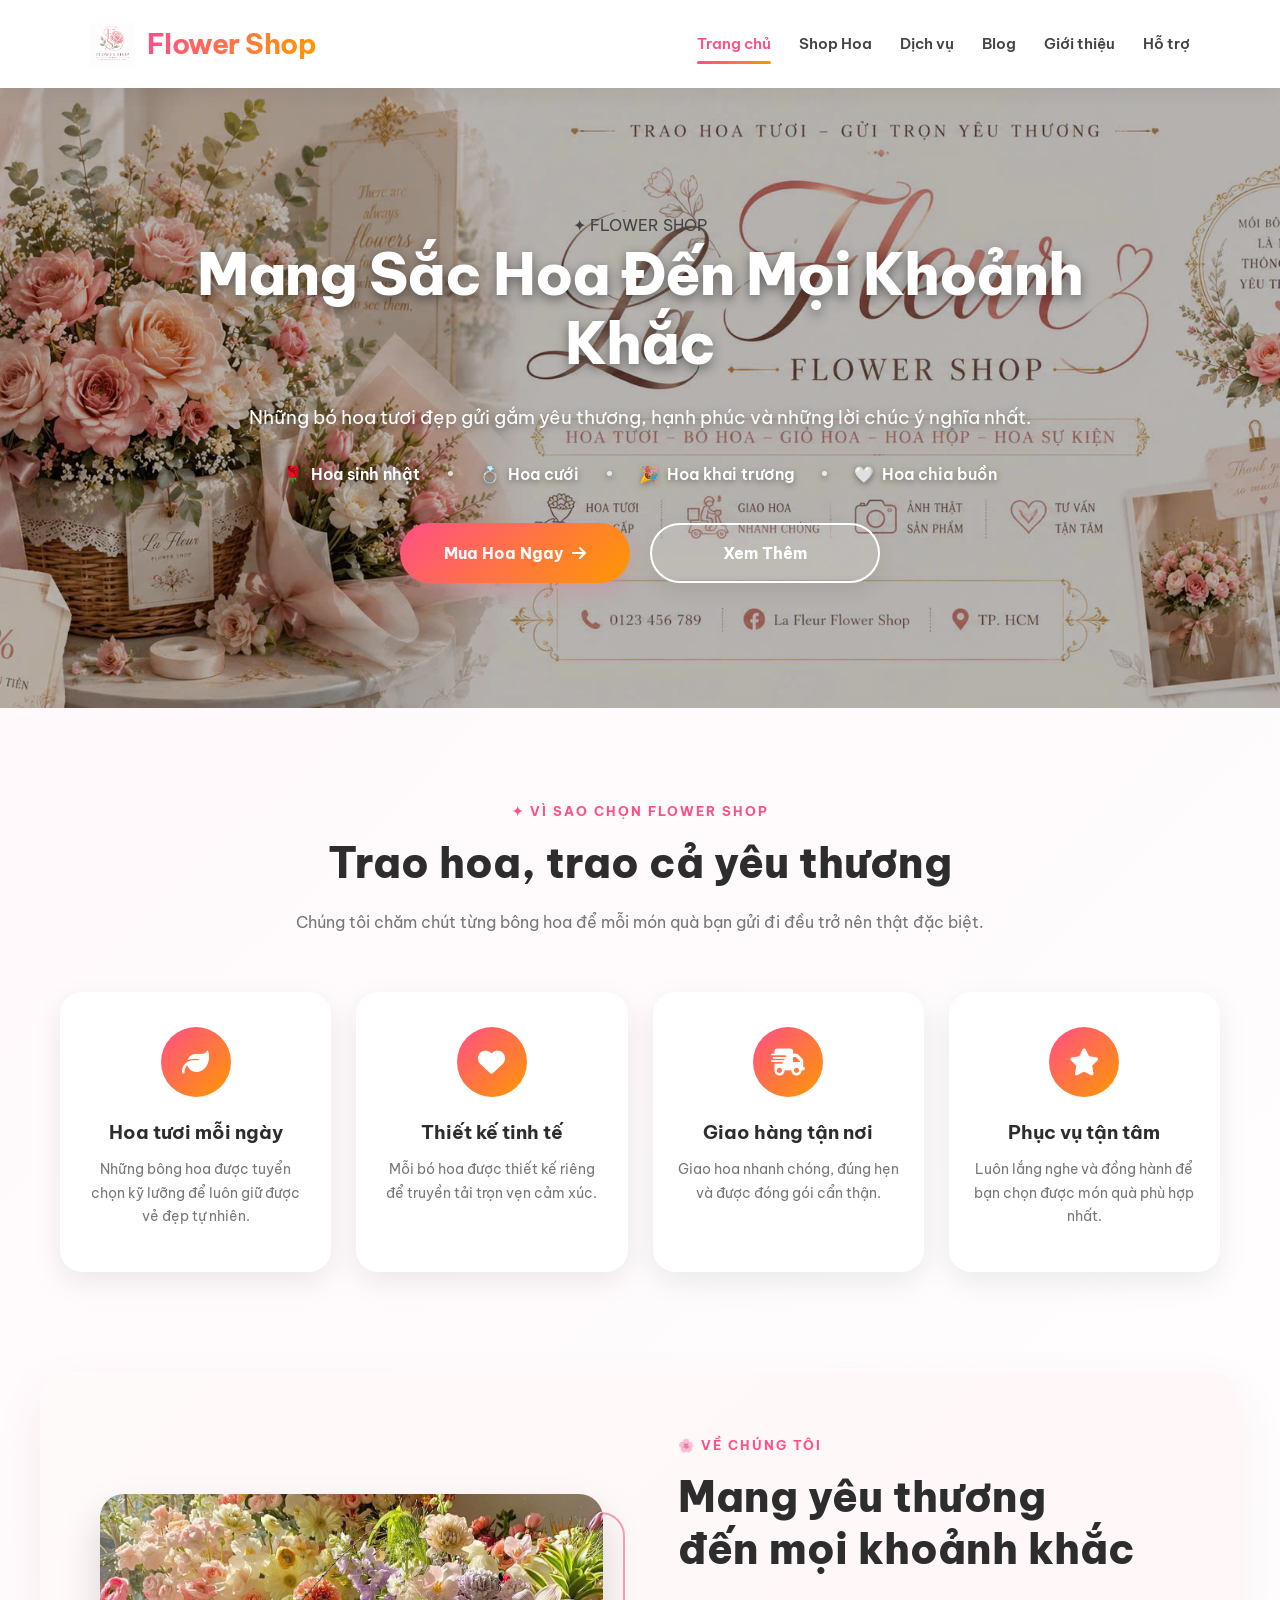
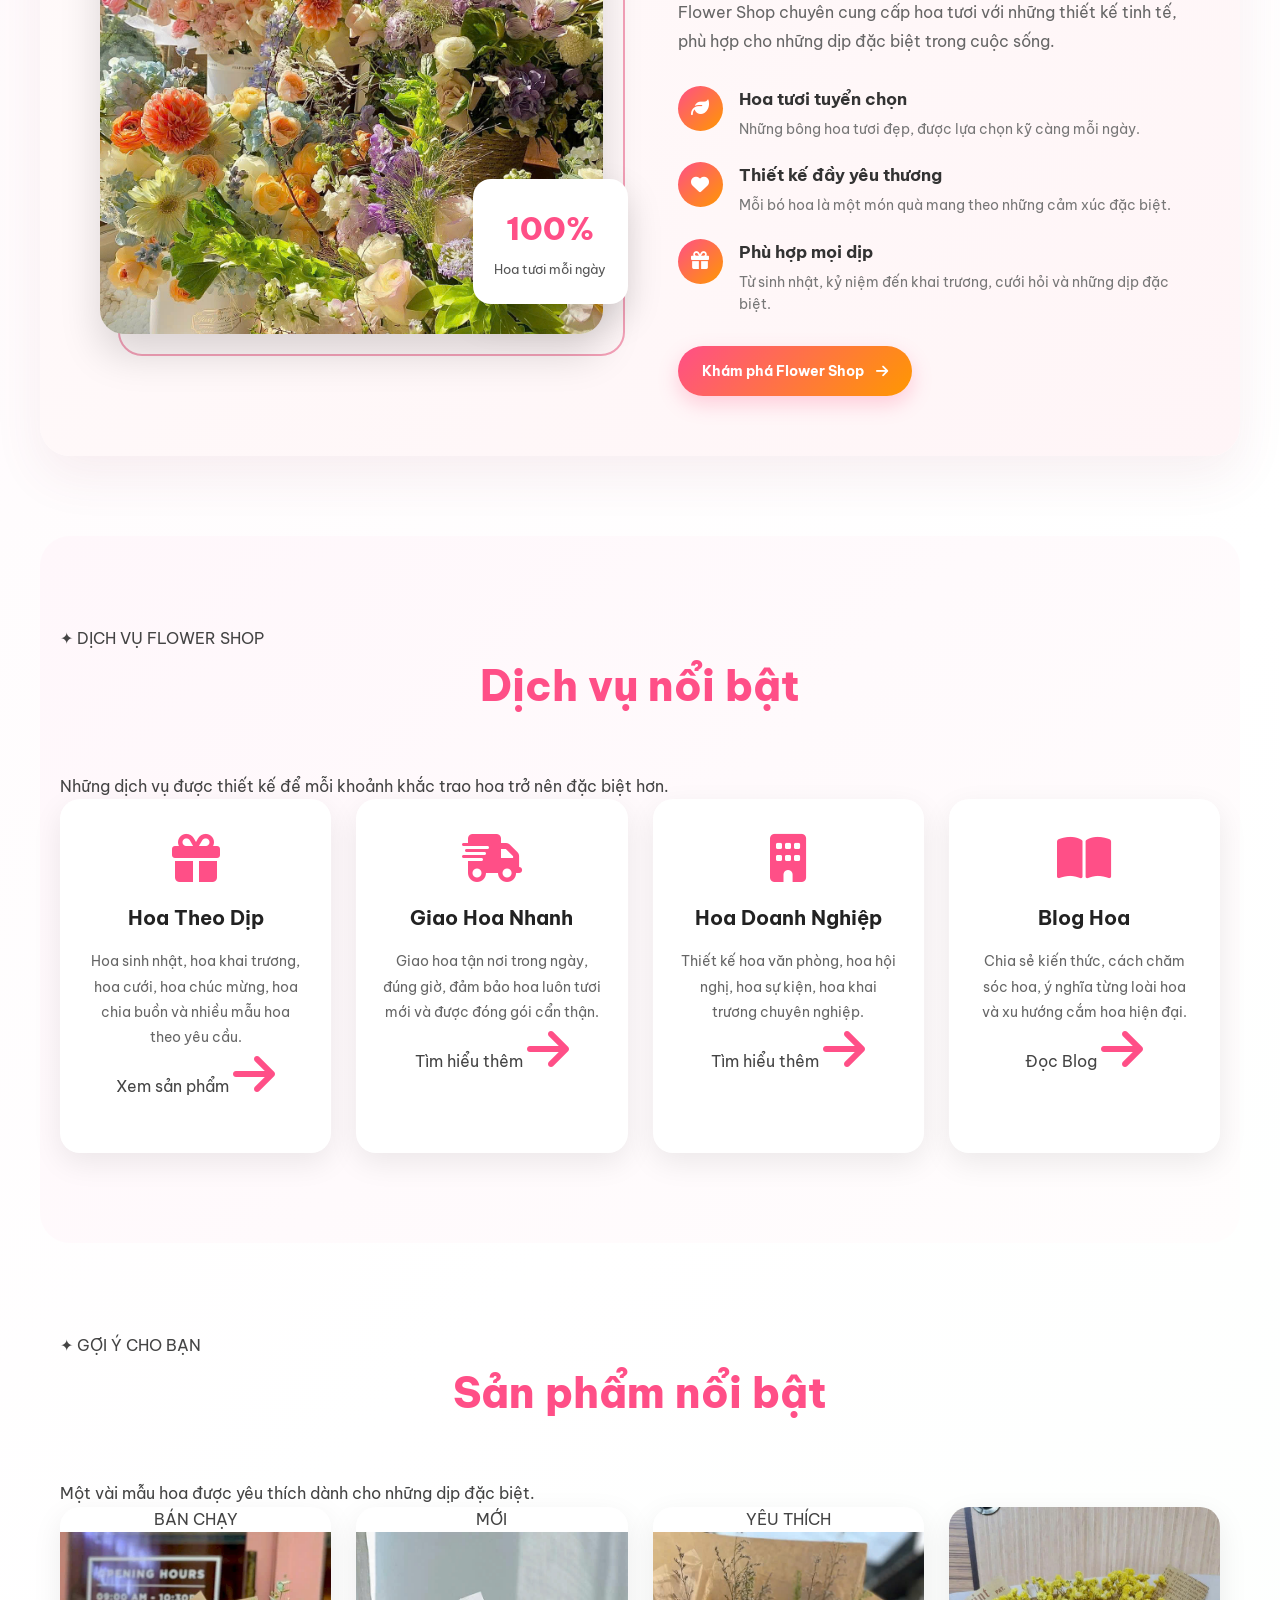
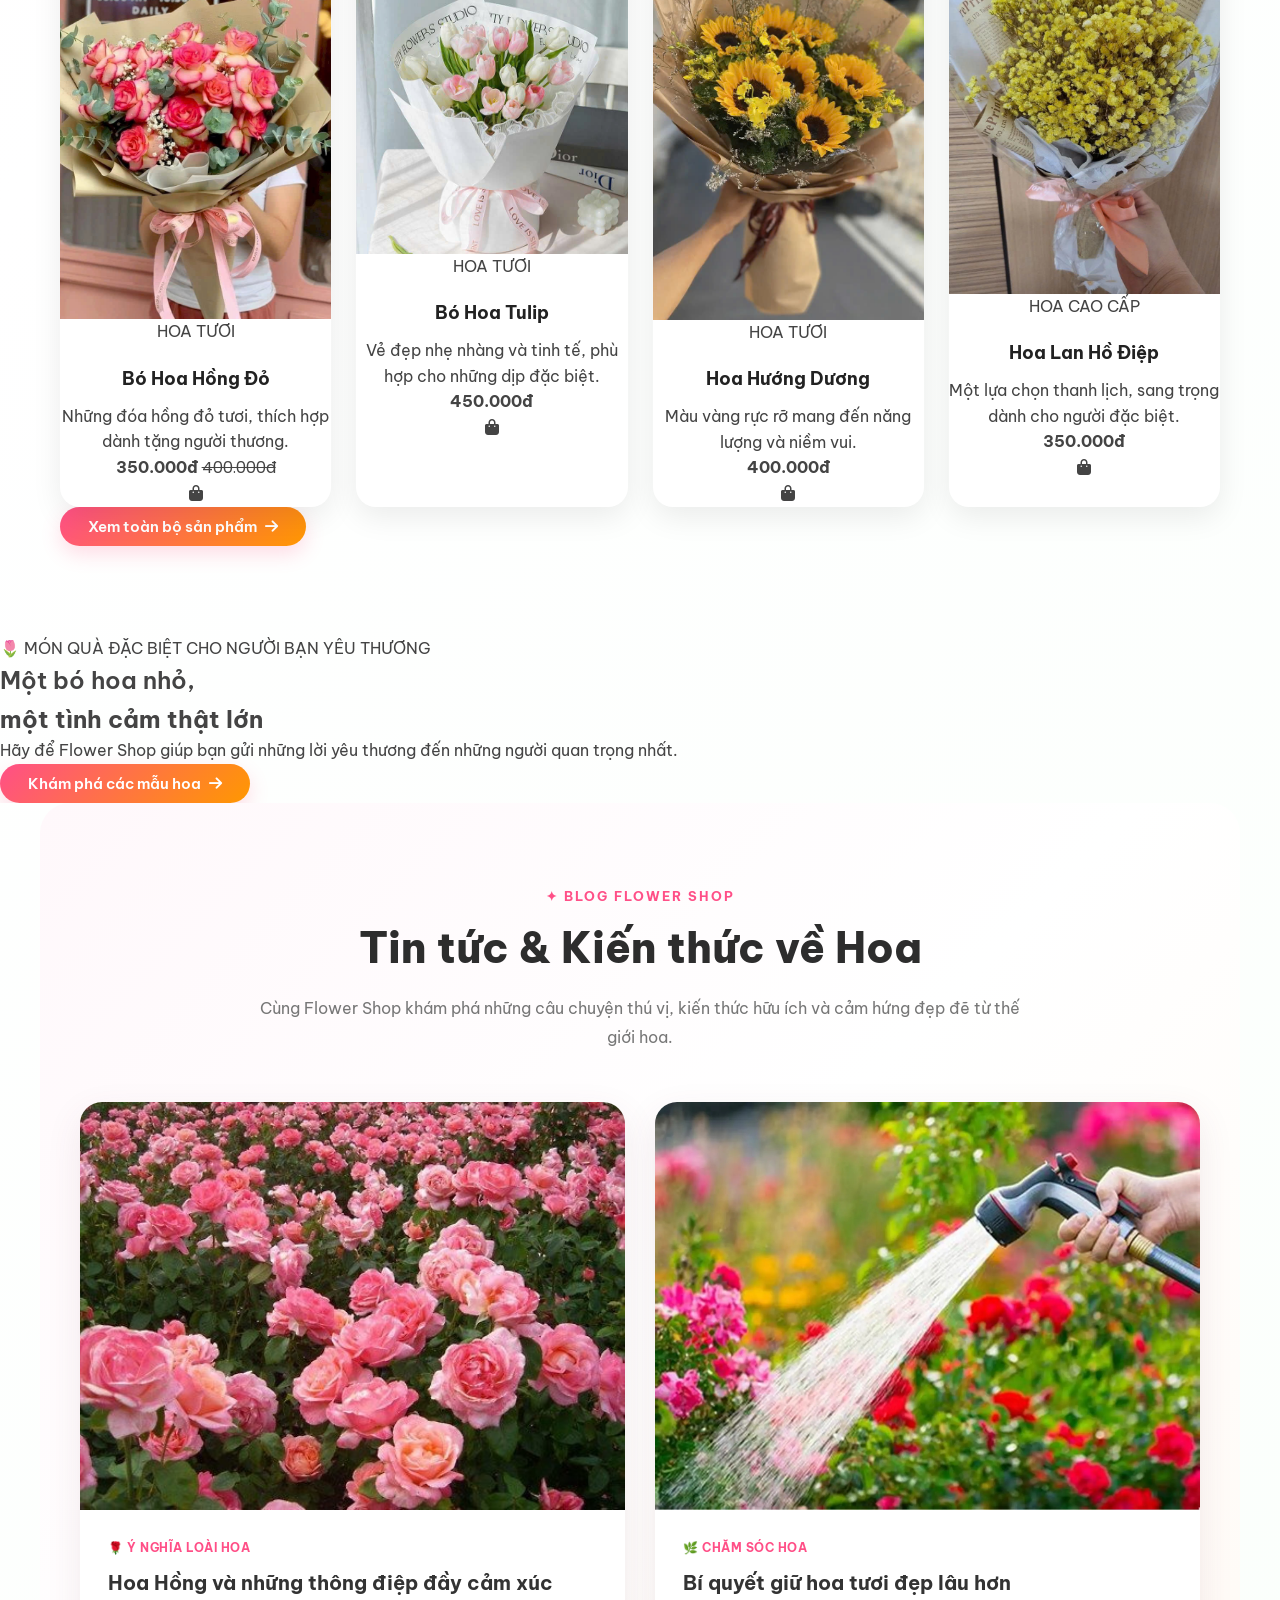
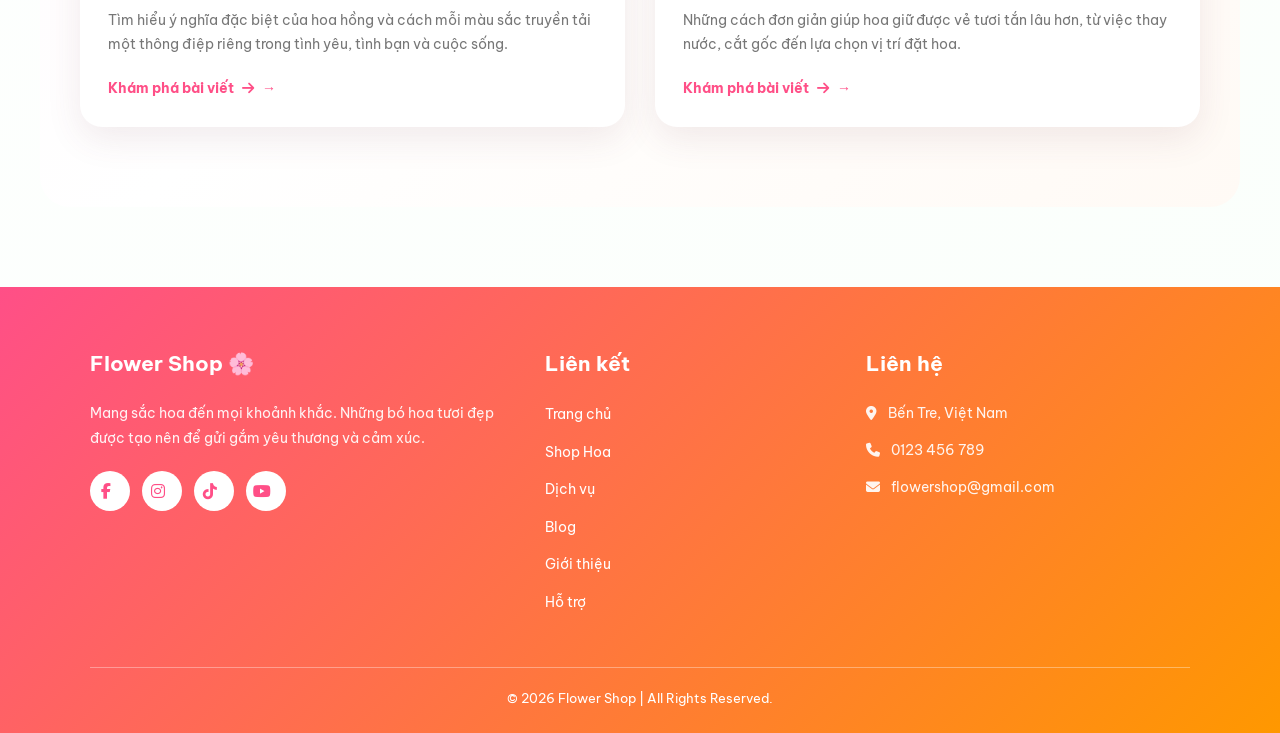
==== commit 05d33966: "Update index.html" ====
--- a/index.html
+++ b/index.html
@@ -2,6 +2,7 @@
 <html lang="vi">
 
 <head>
+
     <meta charset="UTF-8">
     <meta name="viewport" content="width=device-width, initial-scale=1.0">
 
@@ -12,23 +13,113 @@
 
     <title>Flower Shop | Mang Sắc Hoa Đến Mọi Khoảnh Khắc</title>
 
-    <!-- Google Font -->
+
+    <!-- =====================================================
+         GOOGLE FONT - HỖ TRỢ TIẾNG VIỆT
+    ====================================================== -->
+
     <link rel="preconnect" href="https://fonts.googleapis.com">
-    <link rel="preconnect" href="https://fonts.gstatic.com" crossorigin>
+
+    <link
+        rel="preconnect"
+        href="https://fonts.gstatic.com"
+        crossorigin
+    >
 
     <link
         href="https://fonts.googleapis.com/css2?family=Be+Vietnam+Pro:wght@300;400;500;600;700;800&display=swap"
         rel="stylesheet"
     >
 
-    <!-- Font Awesome -->
+
+    <!-- =====================================================
+         FONT AWESOME
+    ====================================================== -->
+
     <link
         rel="stylesheet"
         href="https://cdnjs.cloudflare.com/ajax/libs/font-awesome/6.7.2/css/all.min.css"
     >
 
-    <!-- CSS -->
+
+    <!-- =====================================================
+         CSS
+    ====================================================== -->
+
     <link rel="stylesheet" href="style.css">
+
+
+    <!-- =====================================================
+         FIX FONT RIÊNG CHO INDEX
+    ====================================================== -->
+
+    <style>
+
+        html {
+            font-family: "Be Vietnam Pro", sans-serif;
+        }
+
+        body {
+            font-family: "Be Vietnam Pro", sans-serif;
+        }
+
+        .home-page,
+        .home-page h1,
+        .home-page h2,
+        .home-page h3,
+        .home-page h4,
+        .home-page h5,
+        .home-page h6,
+        .home-page p,
+        .home-page a,
+        .home-page span,
+        .home-page strong,
+        .home-page button,
+        .home-page input,
+        .home-page textarea,
+        .home-page select {
+            font-family: "Be Vietnam Pro", sans-serif;
+        }
+
+        .home-page img {
+            display: block;
+            max-width: 100%;
+        }
+
+        .home-page .logo {
+            display: flex;
+            align-items: center;
+        }
+
+        .home-page .logo img {
+            width: auto;
+            height: 45px;
+            object-fit: contain;
+        }
+
+        .home-page .logo span {
+            display: inline-block;
+        }
+
+        .home-page .hero,
+        .home-page .home-cta {
+            overflow: hidden;
+        }
+
+        .home-page .product-image,
+        .home-page .news-image {
+            overflow: hidden;
+        }
+
+        .home-page .product-image img,
+        .home-page .news-image img {
+            width: 100%;
+            height: 100%;
+            object-fit: cover;
+        }
+
+    </style>
+
 </head>
 
 
@@ -41,20 +132,37 @@
 
 <header>
 
+    <!-- LOGO GỐC -->
+
     <a href="index.html" class="logo">
-        🌸 Flower Shop
+
+        <img
+            src="images/logo.png"
+            alt="Flower Shop Logo"
+        >
+
+        <span>
+            Flower Shop
+        </span>
+
     </a>
 
 
+    <!-- MENU -->
+
     <nav>
 
         <ul>
 
             <li>
-                <a href="index.html" class="active">
+                <a
+                    href="index.html"
+                    class="active"
+                >
                     Trang chủ
                 </a>
             </li>
+
 
             <li>
                 <a href="shop.html">
@@ -62,24 +170,28 @@
                 </a>
             </li>
 
+
             <li>
                 <a href="dichvu.html">
                     Dịch vụ
                 </a>
             </li>
 
+
             <li>
                 <a href="blog.html">
                     Blog
                 </a>
             </li>
 
+
             <li>
                 <a href="gioithieu.html">
                     Giới thiệu
                 </a>
             </li>
 
+
             <li>
                 <a href="hotro.html">
                     Hỗ trợ
@@ -95,12 +207,13 @@
 
 
 <!-- =====================================================
-     HERO
+     HERO BANNER
 ===================================================== -->
 
 <section class="hero">
 
     <div class="hero-overlay"></div>
+
 
     <div class="hero-content">
 
@@ -110,39 +223,47 @@
 
 
         <h1>
-            Mang sắc hoa
-            <span>đến mọi khoảnh khắc</span>
+            Mang Sắc Hoa
+            <span>Đến Mọi Khoảnh Khắc</span>
         </h1>
 
 
-        <p>
-            Những bó hoa tươi đẹp gửi gắm yêu thương,
-            hạnh phúc và những lời chúc ý nghĩa nhất
-            đến những người quan trọng trong cuộc sống.
-        </p>
-
-
-        <div class="hero-categories">
-
-            <span>
-                🌹
-                <strong>Hoa sinh nhật</strong>
-            </span>
-
-            <span>
-                💍
-                <strong>Hoa cưới</strong>
-            </span>
-
-            <span>
-                🎉
-                <strong>Hoa khai trương</strong>
-            </span>
-
-            <span>
-                🤍
-                <strong>Hoa chia buồn</strong>
-            </span>
+        <div class="hero-description">
+
+            <p class="hero-intro">
+
+                Những bó hoa tươi đẹp gửi gắm yêu thương,
+                hạnh phúc và những lời chúc ý nghĩa nhất.
+
+            </p>
+
+
+            <div class="hero-categories">
+
+                <span>
+                    🌹
+                    <strong>Hoa sinh nhật</strong>
+                </span>
+
+
+                <span>
+                    💍
+                    <strong>Hoa cưới</strong>
+                </span>
+
+
+                <span>
+                    🎉
+                    <strong>Hoa khai trương</strong>
+                </span>
+
+
+                <span>
+                    🤍
+                    <strong>Hoa chia buồn</strong>
+                </span>
+
+            </div>
 
         </div>
 
@@ -153,7 +274,7 @@
                 href="shop.html"
                 class="btn"
             >
-                Khám phá Shop Hoa
+                Mua Hoa Ngay
                 <i class="fa-solid fa-arrow-right"></i>
             </a>
 
@@ -162,7 +283,7 @@
                 href="gioithieu.html"
                 class="btn btn-outline"
             >
-                Về chúng tôi
+                Xem Thêm
             </a>
 
         </div>
@@ -181,7 +302,7 @@
 
     <div class="why-us-header">
 
-        <span class="section-label">
+        <span class="why-us-label section-label">
             ✦ VÌ SAO CHỌN FLOWER SHOP
         </span>
 
@@ -193,9 +314,11 @@
 
 
         <p>
+
             Chúng tôi chăm chút từng bông hoa
             để mỗi món quà bạn gửi đi
             đều trở nên thật đặc biệt.
+
         </p>
 
     </div>
@@ -206,85 +329,110 @@
 
         <!-- CARD 1 -->
 
-        <article class="why-us-card">
+        <div class="why-us-card">
 
             <div class="why-us-icon">
+
                 <i class="fa-solid fa-leaf"></i>
-            </div>
+
+            </div>
+
 
             <h3>
                 Hoa tươi mỗi ngày
             </h3>
 
+
             <p>
+
                 Những bông hoa được tuyển chọn kỹ lưỡng
                 để luôn giữ được vẻ đẹp tự nhiên.
+
             </p>
 
-        </article>
+        </div>
 
 
 
         <!-- CARD 2 -->
 
-        <article class="why-us-card">
+        <div class="why-us-card">
 
             <div class="why-us-icon">
+
                 <i class="fa-solid fa-heart"></i>
-            </div>
+
+            </div>
+
 
             <h3>
                 Thiết kế tinh tế
             </h3>
 
+
             <p>
+
                 Mỗi bó hoa được thiết kế riêng
                 để truyền tải trọn vẹn cảm xúc.
+
             </p>
 
-        </article>
+        </div>
 
 
 
         <!-- CARD 3 -->
 
-        <article class="why-us-card">
+        <div class="why-us-card">
 
             <div class="why-us-icon">
+
                 <i class="fa-solid fa-truck-fast"></i>
-            </div>
+
+            </div>
+
 
             <h3>
                 Giao hàng tận nơi
             </h3>
 
+
             <p>
+
                 Giao hoa nhanh chóng, đúng hẹn
                 và được đóng gói cẩn thận.
+
             </p>
 
-        </article>
+        </div>
 
 
 
         <!-- CARD 4 -->
 
-        <article class="why-us-card">
+        <div class="why-us-card">
 
             <div class="why-us-icon">
+
                 <i class="fa-solid fa-star"></i>
-            </div>
+
+            </div>
+
 
             <h3>
                 Phục vụ tận tâm
             </h3>
 
+
             <p>
+
                 Luôn lắng nghe và đồng hành
                 để bạn chọn được món quà phù hợp nhất.
+
             </p>
 
-        </article>
+        </div>
+
 
     </div>
 
@@ -299,7 +447,7 @@
 <section class="about-home">
 
 
-    <!-- IMAGE -->
+    <!-- HÌNH ẢNH -->
 
     <div class="about-image">
 
@@ -315,6 +463,7 @@
                 100%
             </strong>
 
+
             <span>
                 Hoa tươi mỗi ngày
             </span>
@@ -325,34 +474,41 @@
 
 
 
-    <!-- CONTENT -->
+    <!-- NỘI DUNG -->
 
     <div class="about-text">
 
-        <span class="section-label">
+        <span class="about-label section-label">
             🌸 VỀ CHÚNG TÔI
         </span>
 
 
         <h2>
-            Mang yêu thương
+
+            Mang yêu thương<br>
             <span>đến mọi khoảnh khắc</span>
+
         </h2>
 
 
         <p class="about-intro">
+
             Flower Shop chuyên cung cấp hoa tươi
             với những thiết kế tinh tế, phù hợp
             cho những dịp đặc biệt trong cuộc sống.
+
         </p>
 
 
         <div class="about-features">
 
 
+            <!-- FEATURE 1 -->
+
             <div class="about-feature">
 
                 <i class="fa-solid fa-leaf"></i>
+
 
                 <div>
 
@@ -360,9 +516,12 @@
                         Hoa tươi tuyển chọn
                     </h3>
 
+
                     <p>
+
                         Những bông hoa tươi đẹp,
                         được lựa chọn kỹ càng mỗi ngày.
+
                     </p>
 
                 </div>
@@ -371,9 +530,12 @@
 
 
 
+            <!-- FEATURE 2 -->
+
             <div class="about-feature">
 
                 <i class="fa-solid fa-heart"></i>
+
 
                 <div>
 
@@ -381,9 +543,12 @@
                         Thiết kế đầy yêu thương
                     </h3>
 
+
                     <p>
+
                         Mỗi bó hoa là một món quà
                         mang theo những cảm xúc đặc biệt.
+
                     </p>
 
                 </div>
@@ -392,9 +557,12 @@
 
 
 
+            <!-- FEATURE 3 -->
+
             <div class="about-feature">
 
                 <i class="fa-solid fa-gift"></i>
+
 
                 <div>
 
@@ -402,9 +570,12 @@
                         Phù hợp mọi dịp
                     </h3>
 
+
                     <p>
+
                         Từ sinh nhật, kỷ niệm đến khai trương,
                         cưới hỏi và những dịp đặc biệt.
+
                     </p>
 
                 </div>
@@ -419,8 +590,11 @@
             href="gioithieu.html"
             class="about-btn"
         >
+
             Khám phá Flower Shop
+
             <i class="fa-solid fa-arrow-right"></i>
+
         </a>
 
     </div>
@@ -435,20 +609,25 @@
 
 <section class="service">
 
+
     <div class="section-heading">
 
         <span class="section-label">
-            ✦ DỊCH VỤ CỦA CHÚNG TÔI
+            ✦ DỊCH VỤ FLOWER SHOP
         </span>
 
+
         <h2>
-            Những dịch vụ
-            <span>được yêu thích</span>
+            Dịch vụ
+            <span>nổi bật</span>
         </h2>
 
+
         <p>
-            Những lựa chọn được thiết kế để
-            giúp bạn gửi trao yêu thương dễ dàng hơn.
+
+            Những dịch vụ được thiết kế
+            để mỗi khoảnh khắc trao hoa trở nên đặc biệt hơn.
+
         </p>
 
     </div>
@@ -457,113 +636,153 @@
     <div class="card">
 
 
-        <!-- SERVICE 1 -->
-
-        <article class="box">
+        <!-- DỊCH VỤ 1 -->
+
+        <div class="box">
 
             <div class="service-icon">
+
                 <i class="fa-solid fa-gift"></i>
-            </div>
+
+            </div>
+
 
             <h3>
                 Hoa Theo Dịp
             </h3>
 
+
             <p>
+
                 Hoa sinh nhật, hoa khai trương,
                 hoa cưới, hoa chúc mừng,
                 hoa chia buồn và nhiều mẫu hoa theo yêu cầu.
+
             </p>
 
+
             <a href="shop.html">
+
                 Xem sản phẩm
+
                 <i class="fa-solid fa-arrow-right"></i>
+
             </a>
 
-        </article>
-
-
-
-        <!-- SERVICE 2 -->
-
-        <article class="box">
+        </div>
+
+
+
+        <!-- DỊCH VỤ 2 -->
+
+        <div class="box">
 
             <div class="service-icon">
+
                 <i class="fa-solid fa-truck-fast"></i>
-            </div>
+
+            </div>
+
 
             <h3>
                 Giao Hoa Nhanh
             </h3>
 
+
             <p>
+
                 Giao hoa tận nơi trong ngày,
                 đúng giờ, đảm bảo hoa luôn tươi mới
                 và được đóng gói cẩn thận.
+
             </p>
 
+
             <a href="dichvu.html">
+
                 Tìm hiểu thêm
+
                 <i class="fa-solid fa-arrow-right"></i>
+
             </a>
 
-        </article>
-
-
-
-        <!-- SERVICE 3 -->
-
-        <article class="box">
+        </div>
+
+
+
+        <!-- DỊCH VỤ 3 -->
+
+        <div class="box">
 
             <div class="service-icon">
+
                 <i class="fa-solid fa-building"></i>
-            </div>
+
+            </div>
+
 
             <h3>
                 Hoa Doanh Nghiệp
             </h3>
 
+
             <p>
+
                 Thiết kế hoa văn phòng,
                 hoa hội nghị,
                 hoa sự kiện,
                 hoa khai trương chuyên nghiệp.
+
             </p>
 
+
             <a href="dichvu.html">
+
                 Tìm hiểu thêm
+
                 <i class="fa-solid fa-arrow-right"></i>
+
             </a>
 
-        </article>
-
-
-
-        <!-- SERVICE 4 -->
-
-        <article class="box">
+        </div>
+
+
+
+        <!-- DỊCH VỤ 4 -->
+
+        <div class="box">
 
             <div class="service-icon">
+
                 <i class="fa-solid fa-book-open"></i>
-            </div>
+
+            </div>
+
 
             <h3>
                 Blog Hoa
             </h3>
 
+
             <p>
+
                 Chia sẻ kiến thức,
                 cách chăm sóc hoa,
                 ý nghĩa từng loài hoa
                 và xu hướng cắm hoa hiện đại.
+
             </p>
 
+
             <a href="blog.html">
+
                 Đọc Blog
+
                 <i class="fa-solid fa-arrow-right"></i>
+
             </a>
 
-        </article>
+        </div>
 
 
     </div>
@@ -578,20 +797,25 @@
 
 <section class="featured">
 
+
     <div class="section-heading">
 
         <span class="section-label">
             ✦ GỢI Ý CHO BẠN
         </span>
+
 
         <h2>
             Sản phẩm
             <span>nổi bật</span>
         </h2>
 
+
         <p>
+
             Một vài mẫu hoa được yêu thích
             dành cho những dịp đặc biệt.
+
         </p>
 
     </div>
@@ -600,29 +824,36 @@
     <div class="products">
 
 
-        <!-- PRODUCT 1 -->
-
-        <article class="product-card">
+        <!-- SẢN PHẨM 1 -->
+
+        <div class="product-card">
 
             <div class="product-image">
 
                 <span class="product-badge">
                     BÁN CHẠY
                 </span>
+
 
                 <img
                     src="images/rose.jpg"
                     alt="Bó Hoa Hồng Đỏ"
                 >
 
+
                 <div class="product-actions">
 
                     <button aria-label="Yêu thích">
+
                         <i class="fa-regular fa-heart"></i>
+
                     </button>
 
+
                     <button aria-label="Xem sản phẩm">
+
                         <i class="fa-regular fa-eye"></i>
+
                     </button>
 
                 </div>
@@ -636,9 +867,11 @@
                     HOA TƯƠI
                 </span>
 
+
                 <h3>
                     Bó Hoa Hồng Đỏ
                 </h3>
+
 
                 <p>
                     Những đóa hồng đỏ tươi,
@@ -654,6 +887,7 @@
                             350.000đ
                         </strong>
 
+
                         <del>
                             400.000đ
                         </del>
@@ -664,42 +898,51 @@
                     <a
                         href="shop.html"
                         class="product-buy"
-                        aria-label="Mua hoa"
+                        aria-label="Mua sản phẩm"
                     >
+
                         <i class="fa-solid fa-bag-shopping"></i>
+
                     </a>
 
                 </div>
 
             </div>
 
-        </article>
-
-
-
-        <!-- PRODUCT 2 -->
-
-        <article class="product-card">
+        </div>
+
+
+
+        <!-- SẢN PHẨM 2 -->
+
+        <div class="product-card">
 
             <div class="product-image">
 
                 <span class="product-badge new">
                     MỚI
                 </span>
+
 
                 <img
                     src="images/tulip.jpg"
                     alt="Bó Hoa Tulip"
                 >
 
+
                 <div class="product-actions">
 
                     <button aria-label="Yêu thích">
+
                         <i class="fa-regular fa-heart"></i>
+
                     </button>
 
+
                     <button aria-label="Xem sản phẩm">
+
                         <i class="fa-regular fa-eye"></i>
+
                     </button>
 
                 </div>
@@ -713,9 +956,11 @@
                     HOA TƯƠI
                 </span>
 
+
                 <h3>
-                    Bó Hoa Tulip Thanh Lịch
+                    Bó Hoa Tulip
                 </h3>
+
 
                 <p>
                     Vẻ đẹp nhẹ nhàng và tinh tế,
@@ -737,42 +982,51 @@
                     <a
                         href="shop.html"
                         class="product-buy"
-                        aria-label="Mua hoa"
+                        aria-label="Mua sản phẩm"
                     >
+
                         <i class="fa-solid fa-bag-shopping"></i>
+
                     </a>
 
                 </div>
 
             </div>
 
-        </article>
-
-
-
-        <!-- PRODUCT 3 -->
-
-        <article class="product-card">
+        </div>
+
+
+
+        <!-- SẢN PHẨM 3 -->
+
+        <div class="product-card">
 
             <div class="product-image">
 
                 <span class="product-badge">
                     YÊU THÍCH
                 </span>
+
 
                 <img
                     src="images/sunflower.jpg"
                     alt="Hoa Hướng Dương"
                 >
 
+
                 <div class="product-actions">
 
                     <button aria-label="Yêu thích">
+
                         <i class="fa-regular fa-heart"></i>
+
                     </button>
 
+
                     <button aria-label="Xem sản phẩm">
+
                         <i class="fa-regular fa-eye"></i>
+
                     </button>
 
                 </div>
@@ -786,9 +1040,11 @@
                     HOA TƯƠI
                 </span>
 
+
                 <h3>
-                    Bó Hoa Hướng Dương
+                    Hoa Hướng Dương
                 </h3>
+
 
                 <p>
                     Màu vàng rực rỡ mang đến
@@ -801,7 +1057,7 @@
                     <div class="product-price">
 
                         <strong>
-                            300.000đ
+                            400.000đ
                         </strong>
 
                     </div>
@@ -810,22 +1066,24 @@
                     <a
                         href="shop.html"
                         class="product-buy"
-                        aria-label="Mua hoa"
+                        aria-label="Mua sản phẩm"
                     >
+
                         <i class="fa-solid fa-bag-shopping"></i>
+
                     </a>
 
                 </div>
 
             </div>
 
-        </article>
-
-
-
-        <!-- PRODUCT 4 -->
-
-        <article class="product-card">
+        </div>
+
+
+
+        <!-- SẢN PHẨM 4 -->
+
+        <div class="product-card">
 
             <div class="product-image">
 
@@ -834,14 +1092,20 @@
                     alt="Hoa Lan Hồ Điệp"
                 >
 
+
                 <div class="product-actions">
 
                     <button aria-label="Yêu thích">
+
                         <i class="fa-regular fa-heart"></i>
+
                     </button>
 
+
                     <button aria-label="Xem sản phẩm">
+
                         <i class="fa-regular fa-eye"></i>
+
                     </button>
 
                 </div>
@@ -855,9 +1119,11 @@
                     HOA CAO CẤP
                 </span>
 
+
                 <h3>
-                    Lan Hồ Điệp Sang Trọng
+                    Hoa Lan Hồ Điệp
                 </h3>
+
 
                 <p>
                     Một lựa chọn thanh lịch,
@@ -879,69 +1145,86 @@
                     <a
                         href="shop.html"
                         class="product-buy"
-                        aria-label="Mua hoa"
+                        aria-label="Mua sản phẩm"
                     >
+
                         <i class="fa-solid fa-bag-shopping"></i>
+
                     </a>
 
                 </div>
 
             </div>
 
-        </article>
+        </div>
 
 
     </div>
 
 
     <div class="featured-more">
-
-        <a href="shop.html" class="btn">
-            Xem toàn bộ sản phẩm
-            <i class="fa-solid fa-arrow-right"></i>
-        </a>
-
-    </div>
-
-</section>
-
-
-
-<!-- =====================================================
-     CTA
-===================================================== -->
-
-<section class="home-cta">
-
-    <div class="home-cta-overlay"></div>
-
-
-    <div class="home-cta-content">
-
-        <span>
-            ✦ FLOWER SHOP SPECIAL
-        </span>
-
-
-        <h2>
-            Một bó hoa nhỏ,
-            <br>
-            <strong>một tình cảm thật lớn.</strong>
-        </h2>
-
-
-        <p>
-            Hãy để Flower Shop giúp bạn gửi những lời yêu thương
-            đến những người quan trọng nhất.
-        </p>
-
 
         <a
             href="shop.html"
             class="btn"
         >
+
+            Xem toàn bộ sản phẩm
+
+            <i class="fa-solid fa-arrow-right"></i>
+
+        </a>
+
+    </div>
+
+</section>
+
+
+
+<!-- =====================================================
+     CTA
+===================================================== -->
+
+<section class="home-cta">
+
+    <div class="home-cta-overlay"></div>
+
+
+    <div class="home-cta-content">
+
+        <span>
+            🌷 MÓN QUÀ ĐẶC BIỆT CHO NGƯỜI BẠN YÊU THƯƠNG
+        </span>
+
+
+        <h2>
+
+            Một bó hoa nhỏ,<br>
+
+            <strong>
+                một tình cảm thật lớn
+            </strong>
+
+        </h2>
+
+
+        <p>
+
+            Hãy để Flower Shop giúp bạn gửi những lời yêu thương
+            đến những người quan trọng nhất.
+
+        </p>
+
+
+        <a
+            href="shop.html"
+            class="btn"
+        >
+
             Khám phá các mẫu hoa
+
             <i class="fa-solid fa-arrow-right"></i>
+
         </a>
 
     </div>
@@ -951,27 +1234,35 @@
 
 
 <!-- =====================================================
-     BLOG
+     BLOG / TIN TỨC
 ===================================================== -->
 
 <section class="news">
 
+
     <div class="news-header">
 
-        <span class="section-label">
+        <span class="news-label section-label">
             ✦ BLOG FLOWER SHOP
         </span>
 
 
         <h2>
+
             Tin tức &
-            <span>Kiến thức về Hoa</span>
+
+            <span>
+                Kiến thức về Hoa
+            </span>
+
         </h2>
 
 
         <p>
+
             Cùng Flower Shop khám phá những câu chuyện thú vị,
             kiến thức hữu ích và cảm hứng đẹp đẽ từ thế giới hoa.
+
         </p>
 
     </div>
@@ -980,7 +1271,7 @@
     <div class="news-box">
 
 
-        <!-- BLOG 1 -->
+        <!-- BÀI VIẾT 1 -->
 
         <article class="news-card">
 
@@ -997,19 +1288,25 @@
             <div class="news-card-content">
 
                 <span class="news-category">
+
                     🌹 Ý NGHĨA LOÀI HOA
+
                 </span>
 
 
                 <h3>
+
                     Hoa Hồng và những thông điệp đầy cảm xúc
+
                 </h3>
 
 
                 <p>
+
                     Tìm hiểu ý nghĩa đặc biệt của hoa hồng
                     và cách mỗi màu sắc truyền tải một thông điệp
                     riêng trong tình yêu, tình bạn và cuộc sống.
+
                 </p>
 
 
@@ -1017,8 +1314,11 @@
                     href="blog.html"
                     class="btn2"
                 >
+
                     Khám phá bài viết
+
                     <i class="fa-solid fa-arrow-right"></i>
+
                 </a>
 
             </div>
@@ -1027,7 +1327,7 @@
 
 
 
-        <!-- BLOG 2 -->
+        <!-- BÀI VIẾT 2 -->
 
         <article class="news-card">
 
@@ -1044,19 +1344,25 @@
             <div class="news-card-content">
 
                 <span class="news-category">
+
                     🌿 CHĂM SÓC HOA
+
                 </span>
 
 
                 <h3>
+
                     Bí quyết giữ hoa tươi đẹp lâu hơn
+
                 </h3>
 
 
                 <p>
+
                     Những cách đơn giản giúp hoa giữ được
                     vẻ tươi tắn lâu hơn, từ việc thay nước,
                     cắt gốc đến lựa chọn vị trí đặt hoa.
+
                 </p>
 
 
@@ -1064,8 +1370,11 @@
                     href="blog.html"
                     class="btn2"
                 >
+
                     Khám phá bài viết
+
                     <i class="fa-solid fa-arrow-right"></i>
+
                 </a>
 
             </div>
@@ -1085,40 +1394,69 @@
 
 <footer>
 
+
     <div class="footer-content">
 
 
-        <!-- ABOUT -->
+        <!-- THÔNG TIN -->
 
         <div class="footer-box">
 
             <h3>
-                🌸 Flower Shop
+                Flower Shop 🌸
             </h3>
 
+
             <p>
+
                 Mang sắc hoa đến mọi khoảnh khắc.
                 Những bó hoa tươi đẹp được tạo nên
                 để gửi gắm yêu thương và cảm xúc.
+
             </p>
 
 
+            <!-- SOCIAL -->
+
             <div class="social">
 
-                <a href="#" aria-label="Facebook">
+                <a
+                    href="#"
+                    aria-label="Facebook"
+                >
+
                     <i class="fab fa-facebook-f"></i>
+
                 </a>
 
-                <a href="#" aria-label="Instagram">
+
+                <a
+                    href="#"
+                    aria-label="Instagram"
+                >
+
                     <i class="fab fa-instagram"></i>
+
                 </a>
 
-                <a href="#" aria-label="TikTok">
+
+                <a
+                    href="#"
+                    aria-label="TikTok"
+                >
+
                     <i class="fab fa-tiktok"></i>
+
                 </a>
 
-                <a href="#" aria-label="YouTube">
+
+                <a
+                    href="#"
+                    aria-label="YouTube"
+                >
+
                     <i class="fab fa-youtube"></i>
+
                 </a>
 
             </div>
@@ -1127,7 +1465,7 @@
 
 
 
-        <!-- LINKS -->
+        <!-- LIÊN KẾT -->
 
         <div class="footer-box">
 
@@ -1135,42 +1473,60 @@
                 Liên kết
             </h3>
 
+
             <ul>
 
                 <li>
+
                     <a href="index.html">
                         Trang chủ
                     </a>
+
                 </li>
 
+
                 <li>
+
                     <a href="shop.html">
                         Shop Hoa
                     </a>
+
                 </li>
 
+
                 <li>
+
                     <a href="dichvu.html">
                         Dịch vụ
                     </a>
+
                 </li>
 
+
                 <li>
+
                     <a href="blog.html">
                         Blog
                     </a>
+
                 </li>
 
+
                 <li>
+
                     <a href="gioithieu.html">
                         Giới thiệu
                     </a>
+
                 </li>
 
+
                 <li>
+
                     <a href="hotro.html">
                         Hỗ trợ
                     </a>
+
                 </li>
 
             </ul>
@@ -1179,7 +1535,7 @@
 
 
 
-        <!-- CONTACT -->
+        <!-- LIÊN HỆ -->
 
         <div class="footer-box">
 
@@ -1187,19 +1543,31 @@
                 Liên hệ
             </h3>
 
+
             <p>
+
                 <i class="fa-solid fa-location-dot"></i>
+
                 Bến Tre, Việt Nam
+
             </p>
 
+
             <p>
+
                 <i class="fa-solid fa-phone"></i>
+
                 0123 456 789
+
             </p>
 
+
             <p>
+
                 <i class="fa-solid fa-envelope"></i>
+
                 flowershop@gmail.com
+
             </p>
 
         </div>
@@ -1212,7 +1580,9 @@
 
 
     <p class="copyright">
+
         © 2026 Flower Shop | All Rights Reserved.
+
     </p>
 
 </footer>
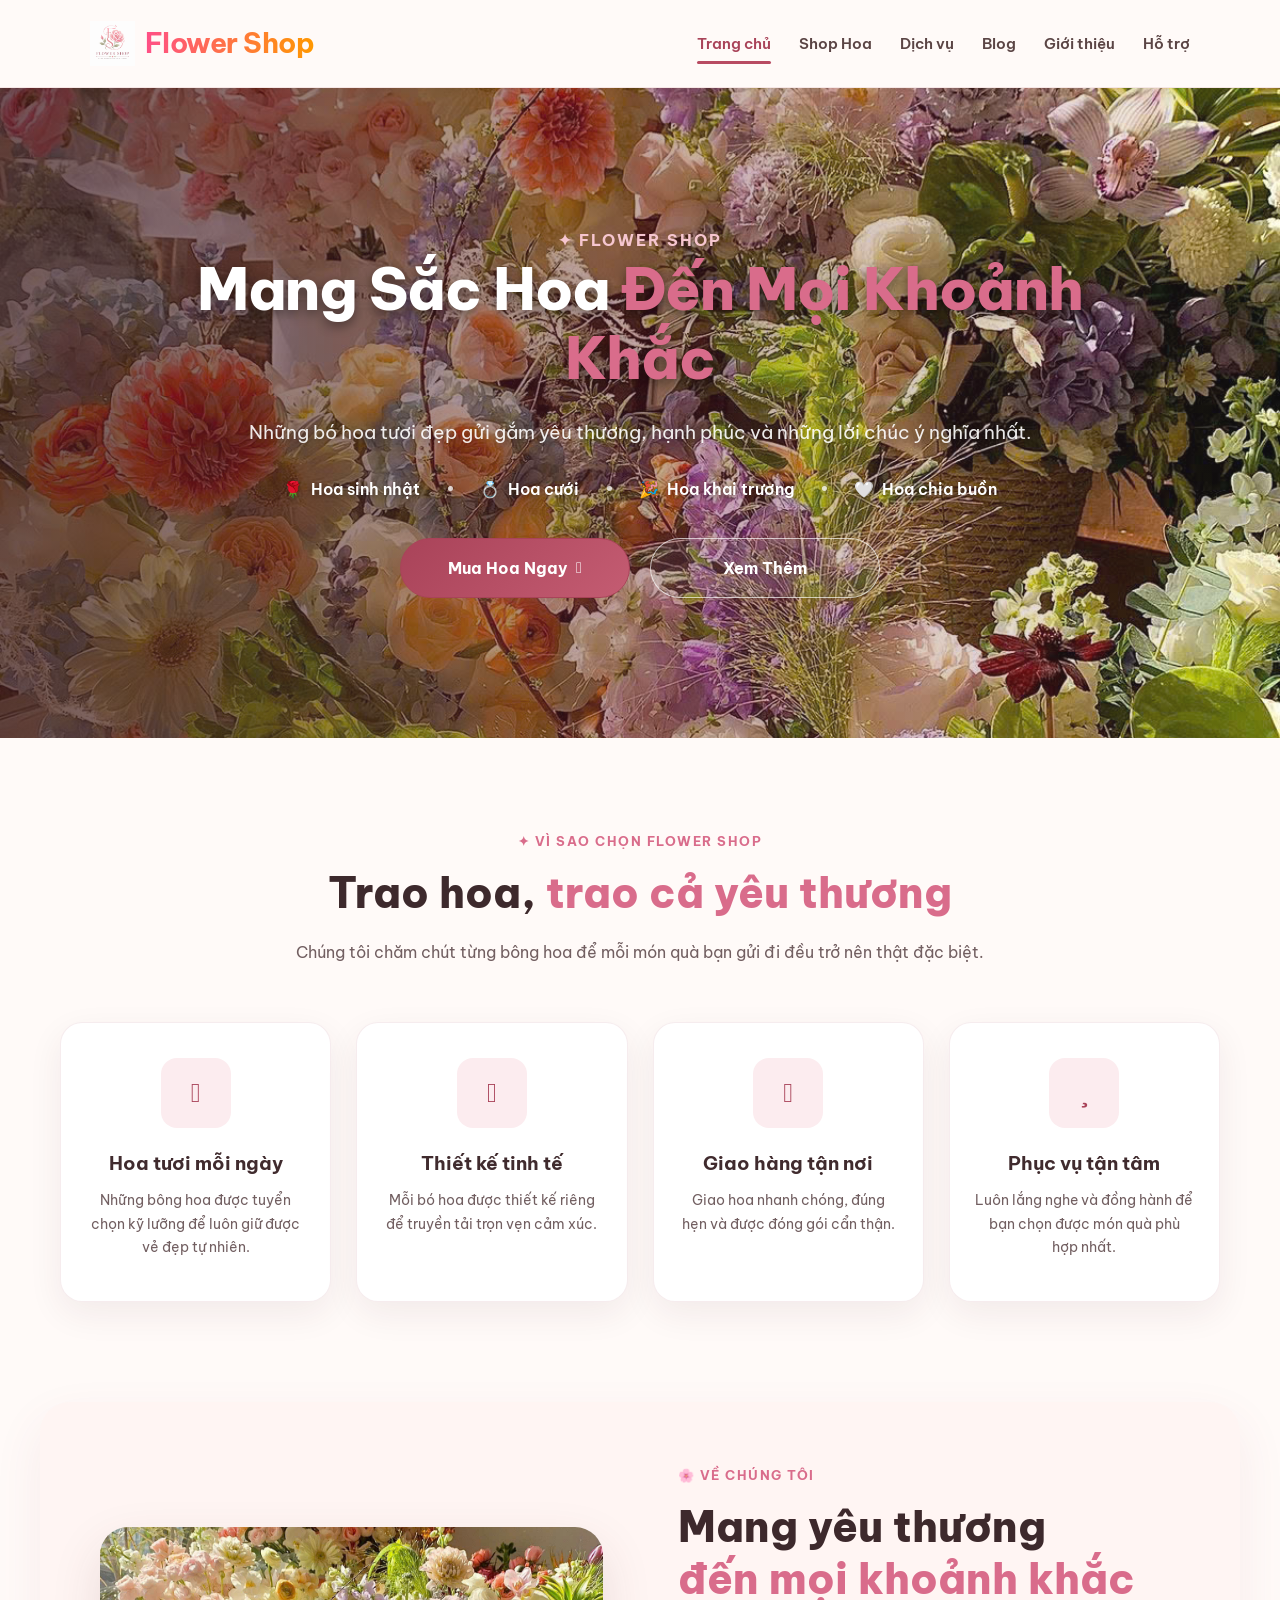
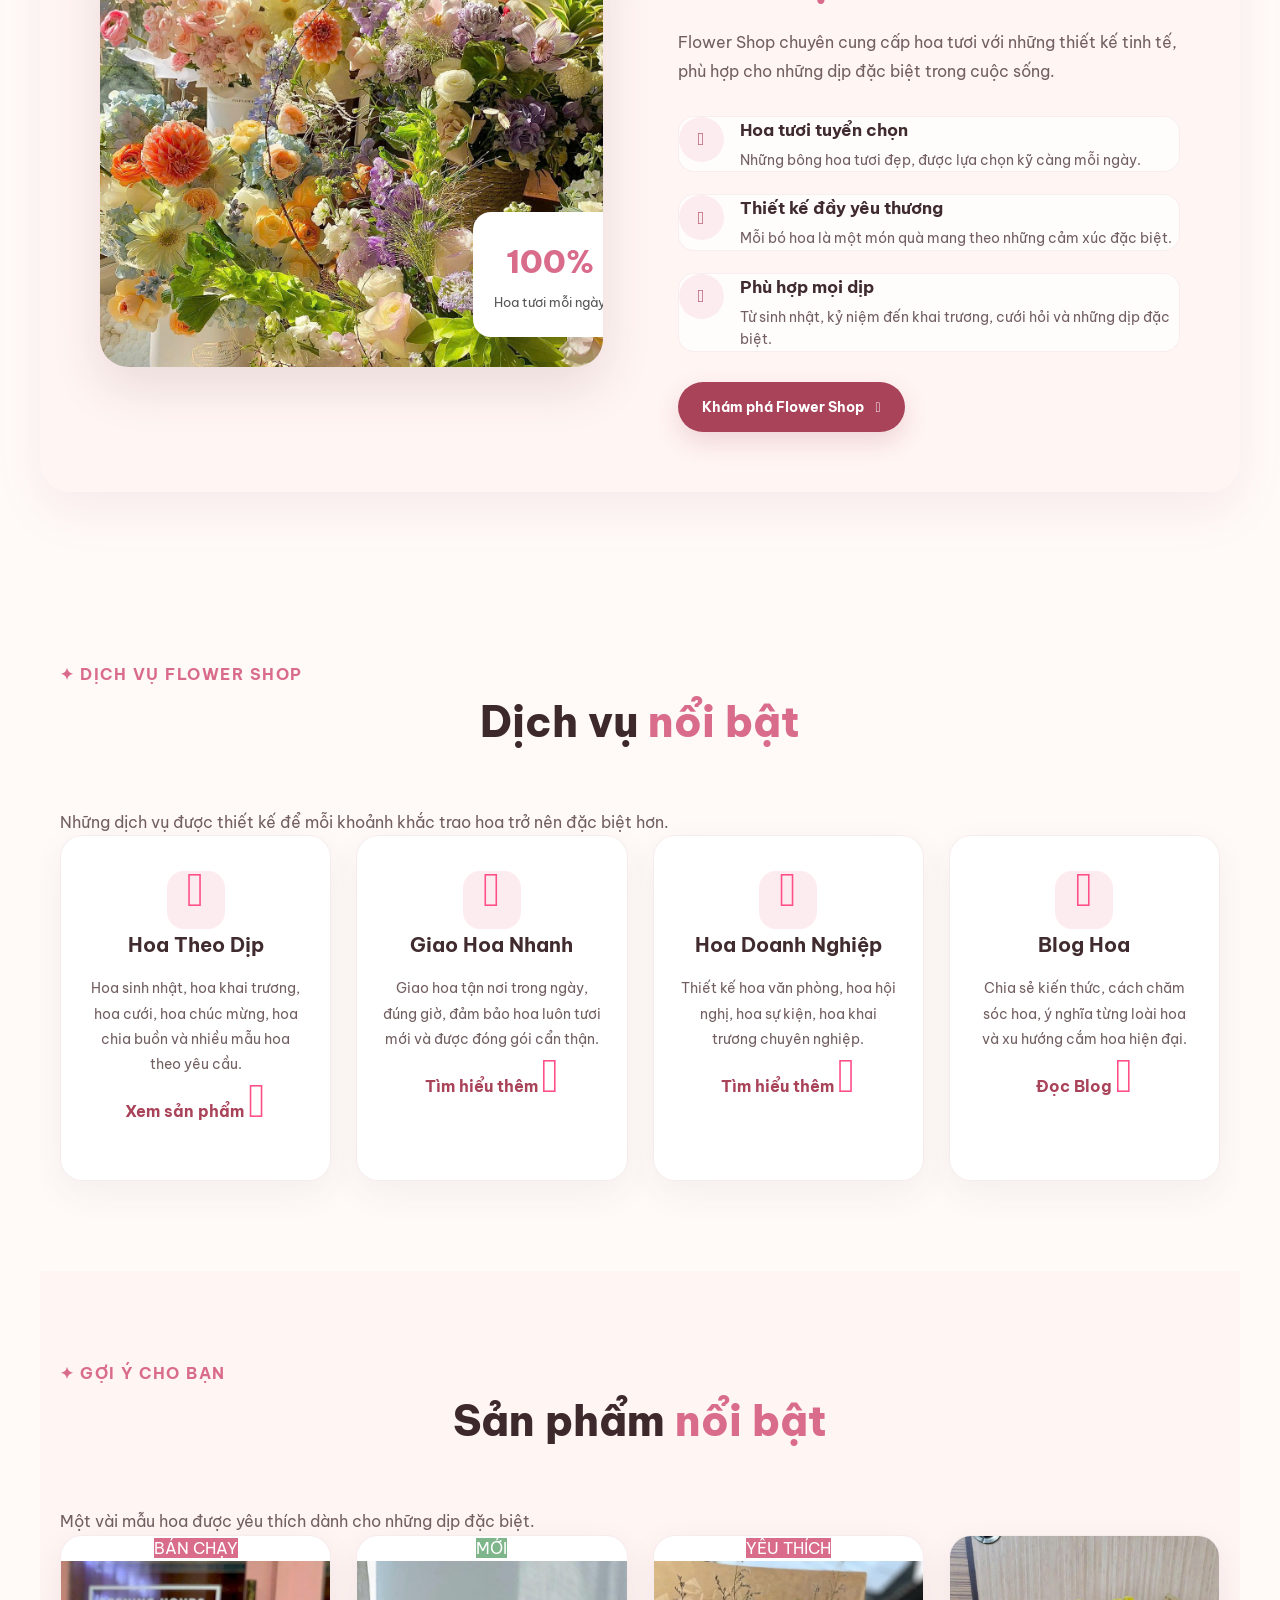
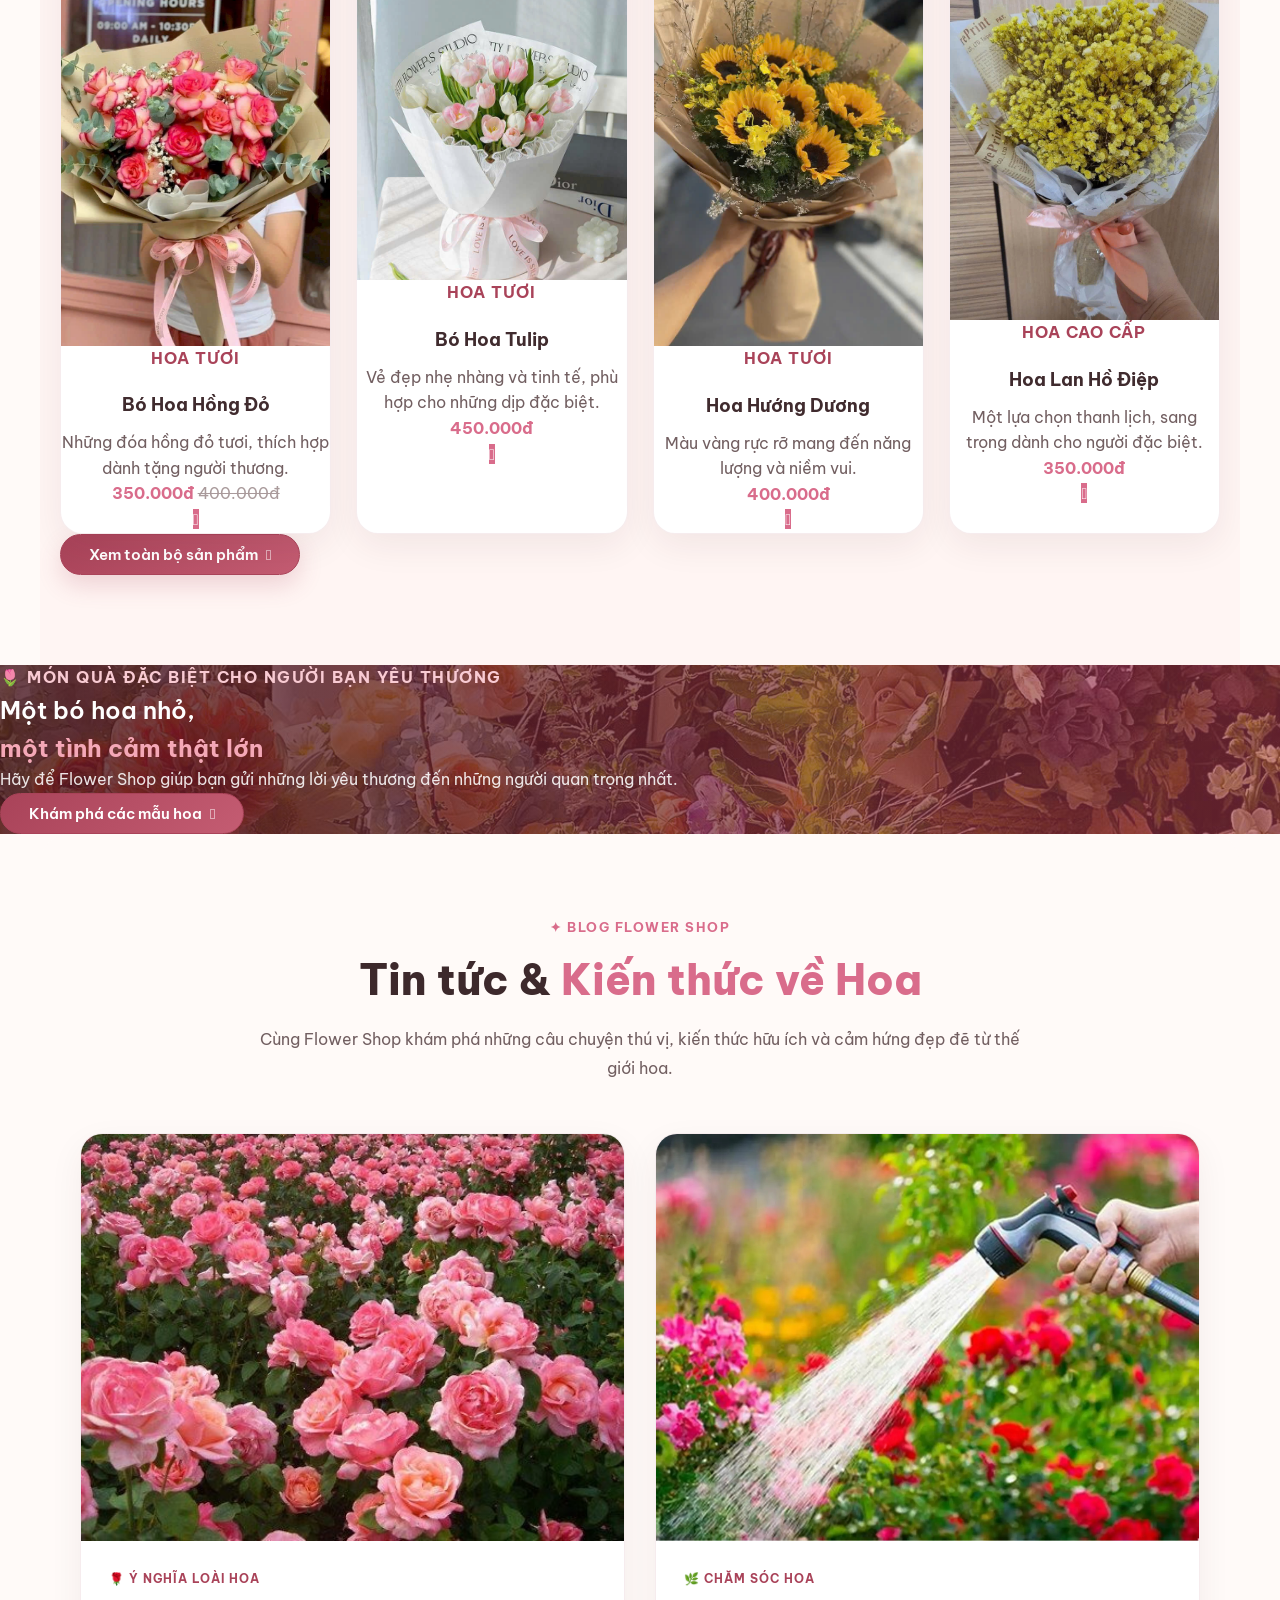
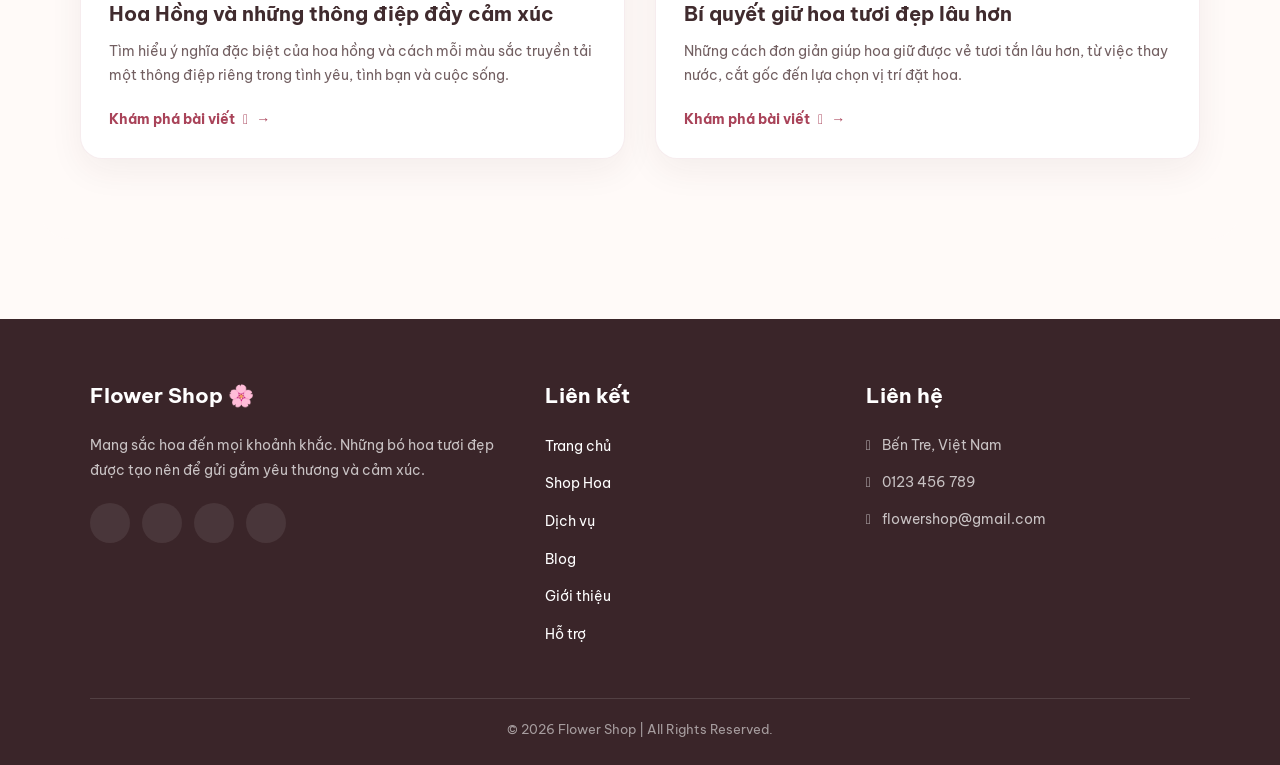
==== commit 94ae25cb: "Update index.html" ====
--- a/index.html
+++ b/index.html
@@ -43,27 +43,35 @@
 
 
     <!-- =====================================================
-         CSS
+         CSS CHÍNH
     ====================================================== -->
 
     <link rel="stylesheet" href="style.css">
 
 
     <!-- =====================================================
-         FIX FONT RIÊNG CHO INDEX
+         FIX FONT + LOGO RIÊNG CHO TRANG CHỦ
+         
+         Không ảnh hưởng shop.html vì chỉ áp dụng cho
+         .home-page
     ====================================================== -->
 
     <style>
+
+        /* =========================
+           FONT TIẾNG VIỆT
+        ========================= */
 
         html {
             font-family: "Be Vietnam Pro", sans-serif;
         }
 
-        body {
+        body.home-page {
             font-family: "Be Vietnam Pro", sans-serif;
         }
 
         .home-page,
+        .home-page *,
         .home-page h1,
         .home-page h2,
         .home-page h3,
@@ -81,41 +89,276 @@
             font-family: "Be Vietnam Pro", sans-serif;
         }
 
+
+        /* =========================
+           TRÁNH LỖI ẢNH
+        ========================= */
+
         .home-page img {
             display: block;
             max-width: 100%;
         }
 
-        .home-page .logo {
+
+        /* =========================
+           LOGO GỐC
+        ========================= */
+
+        .home-page header .logo {
             display: flex;
             align-items: center;
-        }
-
-        .home-page .logo img {
+            gap: 10px;
+            text-decoration: none;
+        }
+
+        .home-page header .logo img {
+            display: block;
             width: auto;
             height: 45px;
+            max-width: 60px;
             object-fit: contain;
         }
 
-        .home-page .logo span {
+        .home-page header .logo span {
             display: inline-block;
-        }
-
-        .home-page .hero,
-        .home-page .home-cta {
+            white-space: nowrap;
+        }
+
+
+        /* =========================
+           ẢNH HERO
+        ========================= */
+
+        .home-page .hero {
             overflow: hidden;
         }
 
-        .home-page .product-image,
+
+        /* =========================
+           ẢNH SẢN PHẨM
+        ========================= */
+
+        .home-page .product-image {
+            overflow: hidden;
+        }
+
+        .home-page .product-image img {
+            width: 100%;
+            height: 100%;
+            object-fit: cover;
+        }
+
+
+        /* =========================
+           ẢNH BLOG
+        ========================= */
+
         .home-page .news-image {
             overflow: hidden;
         }
 
-        .home-page .product-image img,
         .home-page .news-image img {
             width: 100%;
             height: 100%;
             object-fit: cover;
+        }
+
+
+        /* =========================
+           ĐỒNG BỘ MÀU TRANG CHỦ
+           VỚI SHOP HOA
+        ========================= */
+
+        .home-page {
+            --flower-pink: #d96c8b;
+            --flower-pink-dark: #b94f70;
+            --flower-pink-light: #fcecef;
+            --flower-cream: #fffaf7;
+            --flower-text: #3b3033;
+        }
+
+
+        /* =========================
+           TIÊU ĐỀ CÓ ĐIỂM NHẤN
+        ========================= */
+
+        .home-page .hero h1 span,
+        .home-page .why-us h2 span,
+        .home-page .about-text h2 span,
+        .home-page .section-heading h2 span,
+        .home-page .featured h2 span,
+        .home-page .news-header h2 span {
+            color: var(--flower-pink);
+        }
+
+
+        /* =========================
+           BUTTON ĐỒNG BỘ SHOP
+        ========================= */
+
+        .home-page .btn {
+            transition:
+                transform 0.25s ease,
+                box-shadow 0.25s ease,
+                background 0.25s ease;
+        }
+
+        .home-page .btn:hover {
+            transform: translateY(-3px);
+        }
+
+
+        /* =========================
+           CARD SẢN PHẨM
+        ========================= */
+
+        .home-page .product-card {
+            transition:
+                transform 0.3s ease,
+                box-shadow 0.3s ease;
+        }
+
+        .home-page .product-card:hover {
+            transform: translateY(-8px);
+        }
+
+
+        /* =========================
+           CARD DỊCH VỤ
+        ========================= */
+
+        .home-page .box {
+            transition:
+                transform 0.3s ease,
+                box-shadow 0.3s ease;
+        }
+
+        .home-page .box:hover {
+            transform: translateY(-7px);
+        }
+
+
+        /* =========================
+           CARD WHY US
+        ========================= */
+
+        .home-page .why-us-card {
+            transition:
+                transform 0.3s ease,
+                box-shadow 0.3s ease;
+        }
+
+        .home-page .why-us-card:hover {
+            transform: translateY(-7px);
+        }
+
+
+        /* =========================
+           CARD BLOG
+        ========================= */
+
+        .home-page .news-card {
+            transition:
+                transform 0.3s ease,
+                box-shadow 0.3s ease;
+        }
+
+        .home-page .news-card:hover {
+            transform: translateY(-7px);
+        }
+
+
+        /* =========================
+           ICON DỊCH VỤ
+        ========================= */
+
+        .home-page .service-icon {
+            color: var(--flower-pink);
+        }
+
+
+        /* =========================
+           PRODUCT BADGE
+        ========================= */
+
+        .home-page .product-badge {
+            background: var(--flower-pink);
+        }
+
+        .home-page .product-badge.new {
+            background: #7fb58a;
+        }
+
+
+        /* =========================
+           GIÁ SẢN PHẨM
+        ========================= */
+
+        .home-page .product-price strong {
+            color: var(--flower-pink);
+        }
+
+
+        /* =========================
+           NÚT MUA SẢN PHẨM
+        ========================= */
+
+        .home-page .product-buy {
+            background: var(--flower-pink);
+            color: #fff;
+        }
+
+        .home-page .product-buy:hover {
+            background: var(--flower-pink-dark);
+        }
+
+
+        /* =========================
+           SECTION LABEL
+        ========================= */
+
+        .home-page .section-label {
+            color: var(--flower-pink);
+        }
+
+
+        /* =========================
+           ABOUT BADGE
+        ========================= */
+
+        .home-page .about-badge strong {
+            color: var(--flower-pink);
+        }
+
+
+        /* =========================
+           TRÁNH OVERFLOW
+        ========================= */
+
+        .home-page .hero,
+        .home-page .home-cta,
+        .home-page .news,
+        .home-page .featured,
+        .home-page .service {
+            overflow: hidden;
+        }
+
+
+        /* =========================
+           RESPONSIVE LOGO
+        ========================= */
+
+        @media (max-width: 768px) {
+
+            .home-page header .logo img {
+                height: 38px;
+                max-width: 52px;
+            }
+
+            .home-page header .logo {
+                gap: 7px;
+            }
+
         }
 
     </style>
@@ -327,108 +570,73 @@
     <div class="why-us-grid">
 
 
-        <!-- CARD 1 -->
-
         <div class="why-us-card">
 
             <div class="why-us-icon">
-
                 <i class="fa-solid fa-leaf"></i>
-
-            </div>
-
+            </div>
 
             <h3>
                 Hoa tươi mỗi ngày
             </h3>
 
-
             <p>
-
                 Những bông hoa được tuyển chọn kỹ lưỡng
                 để luôn giữ được vẻ đẹp tự nhiên.
-
             </p>
 
         </div>
 
 
-
-        <!-- CARD 2 -->
-
         <div class="why-us-card">
 
             <div class="why-us-icon">
-
                 <i class="fa-solid fa-heart"></i>
-
-            </div>
-
+            </div>
 
             <h3>
                 Thiết kế tinh tế
             </h3>
 
-
             <p>
-
                 Mỗi bó hoa được thiết kế riêng
                 để truyền tải trọn vẹn cảm xúc.
-
             </p>
 
         </div>
 
 
-
-        <!-- CARD 3 -->
-
         <div class="why-us-card">
 
             <div class="why-us-icon">
-
                 <i class="fa-solid fa-truck-fast"></i>
-
-            </div>
-
+            </div>
 
             <h3>
                 Giao hàng tận nơi
             </h3>
 
-
             <p>
-
                 Giao hoa nhanh chóng, đúng hẹn
                 và được đóng gói cẩn thận.
-
             </p>
 
         </div>
 
 
-
-        <!-- CARD 4 -->
-
         <div class="why-us-card">
 
             <div class="why-us-icon">
-
                 <i class="fa-solid fa-star"></i>
-
-            </div>
-
+            </div>
 
             <h3>
                 Phục vụ tận tâm
             </h3>
 
-
             <p>
-
                 Luôn lắng nghe và đồng hành
                 để bạn chọn được món quà phù hợp nhất.
-
             </p>
 
         </div>
@@ -446,8 +654,6 @@
 
 <section class="about-home">
 
-
-    <!-- HÌNH ẢNH -->
 
     <div class="about-image">
 
@@ -463,7 +669,6 @@
                 100%
             </strong>
 
-
             <span>
                 Hoa tươi mỗi ngày
             </span>
@@ -474,8 +679,6 @@
 
 
 
-    <!-- NỘI DUNG -->
-
     <div class="about-text">
 
         <span class="about-label section-label">
@@ -503,12 +706,9 @@
         <div class="about-features">
 
 
-            <!-- FEATURE 1 -->
-
             <div class="about-feature">
 
                 <i class="fa-solid fa-leaf"></i>
-
 
                 <div>
 
@@ -516,12 +716,9 @@
                         Hoa tươi tuyển chọn
                     </h3>
 
-
                     <p>
-
                         Những bông hoa tươi đẹp,
                         được lựa chọn kỹ càng mỗi ngày.
-
                     </p>
 
                 </div>
@@ -530,12 +727,9 @@
 
 
 
-            <!-- FEATURE 2 -->
-
             <div class="about-feature">
 
                 <i class="fa-solid fa-heart"></i>
-
 
                 <div>
 
@@ -543,12 +737,9 @@
                         Thiết kế đầy yêu thương
                     </h3>
 
-
                     <p>
-
                         Mỗi bó hoa là một món quà
                         mang theo những cảm xúc đặc biệt.
-
                     </p>
 
                 </div>
@@ -557,12 +748,9 @@
 
 
 
-            <!-- FEATURE 3 -->
-
             <div class="about-feature">
 
                 <i class="fa-solid fa-gift"></i>
-
 
                 <div>
 
@@ -570,12 +758,9 @@
                         Phù hợp mọi dịp
                     </h3>
 
-
                     <p>
-
                         Từ sinh nhật, kỷ niệm đến khai trương,
                         cưới hỏi và những dịp đặc biệt.
-
                     </p>
 
                 </div>
@@ -624,10 +809,8 @@
 
 
         <p>
-
             Những dịch vụ được thiết kế
             để mỗi khoảnh khắc trao hoa trở nên đặc biệt hơn.
-
         </p>
 
     </div>
@@ -636,150 +819,102 @@
     <div class="card">
 
 
-        <!-- DỊCH VỤ 1 -->
-
         <div class="box">
 
             <div class="service-icon">
-
                 <i class="fa-solid fa-gift"></i>
-
-            </div>
-
+            </div>
 
             <h3>
                 Hoa Theo Dịp
             </h3>
 
-
             <p>
-
                 Hoa sinh nhật, hoa khai trương,
                 hoa cưới, hoa chúc mừng,
                 hoa chia buồn và nhiều mẫu hoa theo yêu cầu.
-
             </p>
 
-
             <a href="shop.html">
-
                 Xem sản phẩm
-
                 <i class="fa-solid fa-arrow-right"></i>
-
             </a>
 
         </div>
 
 
 
-        <!-- DỊCH VỤ 2 -->
-
         <div class="box">
 
             <div class="service-icon">
-
                 <i class="fa-solid fa-truck-fast"></i>
-
-            </div>
-
+            </div>
 
             <h3>
                 Giao Hoa Nhanh
             </h3>
 
-
             <p>
-
                 Giao hoa tận nơi trong ngày,
                 đúng giờ, đảm bảo hoa luôn tươi mới
                 và được đóng gói cẩn thận.
-
             </p>
 
-
             <a href="dichvu.html">
-
                 Tìm hiểu thêm
-
                 <i class="fa-solid fa-arrow-right"></i>
-
             </a>
 
         </div>
 
 
 
-        <!-- DỊCH VỤ 3 -->
-
         <div class="box">
 
             <div class="service-icon">
-
                 <i class="fa-solid fa-building"></i>
-
-            </div>
-
+            </div>
 
             <h3>
                 Hoa Doanh Nghiệp
             </h3>
 
-
             <p>
-
                 Thiết kế hoa văn phòng,
                 hoa hội nghị,
                 hoa sự kiện,
                 hoa khai trương chuyên nghiệp.
-
             </p>
 
-
             <a href="dichvu.html">
-
                 Tìm hiểu thêm
-
                 <i class="fa-solid fa-arrow-right"></i>
-
             </a>
 
         </div>
 
 
 
-        <!-- DỊCH VỤ 4 -->
-
         <div class="box">
 
             <div class="service-icon">
-
                 <i class="fa-solid fa-book-open"></i>
-
-            </div>
-
+            </div>
 
             <h3>
                 Blog Hoa
             </h3>
 
-
             <p>
-
                 Chia sẻ kiến thức,
                 cách chăm sóc hoa,
                 ý nghĩa từng loài hoa
                 và xu hướng cắm hoa hiện đại.
-
             </p>
 
-
             <a href="blog.html">
-
                 Đọc Blog
-
                 <i class="fa-solid fa-arrow-right"></i>
-
             </a>
 
         </div>
@@ -812,10 +947,8 @@
 
 
         <p>
-
             Một vài mẫu hoa được yêu thích
             dành cho những dịp đặc biệt.
-
         </p>
 
     </div>
@@ -824,7 +957,7 @@
     <div class="products">
 
 
-        <!-- SẢN PHẨM 1 -->
+        <!-- PRODUCT 1 -->
 
         <div class="product-card">
 
@@ -833,27 +966,20 @@
                 <span class="product-badge">
                     BÁN CHẠY
                 </span>
-
 
                 <img
                     src="images/rose.jpg"
                     alt="Bó Hoa Hồng Đỏ"
                 >
 
-
                 <div class="product-actions">
 
                     <button aria-label="Yêu thích">
-
                         <i class="fa-regular fa-heart"></i>
-
                     </button>
 
-
                     <button aria-label="Xem sản phẩm">
-
                         <i class="fa-regular fa-eye"></i>
-
                     </button>
 
                 </div>
@@ -867,11 +993,9 @@
                     HOA TƯƠI
                 </span>
 
-
                 <h3>
                     Bó Hoa Hồng Đỏ
                 </h3>
-
 
                 <p>
                     Những đóa hồng đỏ tươi,
@@ -886,7 +1010,6 @@
                         <strong>
                             350.000đ
                         </strong>
-
 
                         <del>
                             400.000đ
@@ -900,9 +1023,7 @@
                         class="product-buy"
                         aria-label="Mua sản phẩm"
                     >
-
                         <i class="fa-solid fa-bag-shopping"></i>
-
                     </a>
 
                 </div>
@@ -913,7 +1034,7 @@
 
 
 
-        <!-- SẢN PHẨM 2 -->
+        <!-- PRODUCT 2 -->
 
         <div class="product-card">
 
@@ -922,27 +1043,20 @@
                 <span class="product-badge new">
                     MỚI
                 </span>
-
 
                 <img
                     src="images/tulip.jpg"
                     alt="Bó Hoa Tulip"
                 >
 
-
                 <div class="product-actions">
 
                     <button aria-label="Yêu thích">
-
                         <i class="fa-regular fa-heart"></i>
-
                     </button>
 
-
                     <button aria-label="Xem sản phẩm">
-
                         <i class="fa-regular fa-eye"></i>
-
                     </button>
 
                 </div>
@@ -956,11 +1070,9 @@
                     HOA TƯƠI
                 </span>
 
-
                 <h3>
                     Bó Hoa Tulip
                 </h3>
-
 
                 <p>
                     Vẻ đẹp nhẹ nhàng và tinh tế,
@@ -984,9 +1096,7 @@
                         class="product-buy"
                         aria-label="Mua sản phẩm"
                     >
-
                         <i class="fa-solid fa-bag-shopping"></i>
-
                     </a>
 
                 </div>
@@ -997,7 +1107,7 @@
 
 
 
-        <!-- SẢN PHẨM 3 -->
+        <!-- PRODUCT 3 -->
 
         <div class="product-card">
 
@@ -1006,27 +1116,20 @@
                 <span class="product-badge">
                     YÊU THÍCH
                 </span>
-
 
                 <img
                     src="images/sunflower.jpg"
                     alt="Hoa Hướng Dương"
                 >
 
-
                 <div class="product-actions">
 
                     <button aria-label="Yêu thích">
-
                         <i class="fa-regular fa-heart"></i>
-
                     </button>
 
-
                     <button aria-label="Xem sản phẩm">
-
                         <i class="fa-regular fa-eye"></i>
-
                     </button>
 
                 </div>
@@ -1040,11 +1143,9 @@
                     HOA TƯƠI
                 </span>
 
-
                 <h3>
                     Hoa Hướng Dương
                 </h3>
-
 
                 <p>
                     Màu vàng rực rỡ mang đến
@@ -1068,9 +1169,7 @@
                         class="product-buy"
                         aria-label="Mua sản phẩm"
                     >
-
                         <i class="fa-solid fa-bag-shopping"></i>
-
                     </a>
 
                 </div>
@@ -1081,7 +1180,7 @@
 
 
 
-        <!-- SẢN PHẨM 4 -->
+        <!-- PRODUCT 4 -->
 
         <div class="product-card">
 
@@ -1092,20 +1191,14 @@
                     alt="Hoa Lan Hồ Điệp"
                 >
 
-
                 <div class="product-actions">
 
                     <button aria-label="Yêu thích">
-
                         <i class="fa-regular fa-heart"></i>
-
                     </button>
 
-
                     <button aria-label="Xem sản phẩm">
-
                         <i class="fa-regular fa-eye"></i>
-
                     </button>
 
                 </div>
@@ -1119,11 +1212,9 @@
                     HOA CAO CẤP
                 </span>
 
-
                 <h3>
                     Hoa Lan Hồ Điệp
                 </h3>
-
 
                 <p>
                     Một lựa chọn thanh lịch,
@@ -1147,9 +1238,7 @@
                         class="product-buy"
                         aria-label="Mua sản phẩm"
                     >
-
                         <i class="fa-solid fa-bag-shopping"></i>
-
                     </a>
 
                 </div>
@@ -1168,11 +1257,8 @@
             href="shop.html"
             class="btn"
         >
-
             Xem toàn bộ sản phẩm
-
             <i class="fa-solid fa-arrow-right"></i>
-
         </a>
 
     </div>
@@ -1220,11 +1306,8 @@
             href="shop.html"
             class="btn"
         >
-
             Khám phá các mẫu hoa
-
             <i class="fa-solid fa-arrow-right"></i>
-
         </a>
 
     </div>
@@ -1271,7 +1354,7 @@
     <div class="news-box">
 
 
-        <!-- BÀI VIẾT 1 -->
+        <!-- BLOG 1 -->
 
         <article class="news-card">
 
@@ -1288,25 +1371,19 @@
             <div class="news-card-content">
 
                 <span class="news-category">
-
                     🌹 Ý NGHĨA LOÀI HOA
-
                 </span>
 
 
                 <h3>
-
                     Hoa Hồng và những thông điệp đầy cảm xúc
-
                 </h3>
 
 
                 <p>
-
                     Tìm hiểu ý nghĩa đặc biệt của hoa hồng
                     và cách mỗi màu sắc truyền tải một thông điệp
                     riêng trong tình yêu, tình bạn và cuộc sống.
-
                 </p>
 
 
@@ -1314,11 +1391,8 @@
                     href="blog.html"
                     class="btn2"
                 >
-
                     Khám phá bài viết
-
                     <i class="fa-solid fa-arrow-right"></i>
-
                 </a>
 
             </div>
@@ -1327,7 +1401,7 @@
 
 
 
-        <!-- BÀI VIẾT 2 -->
+        <!-- BLOG 2 -->
 
         <article class="news-card">
 
@@ -1344,25 +1418,19 @@
             <div class="news-card-content">
 
                 <span class="news-category">
-
                     🌿 CHĂM SÓC HOA
-
                 </span>
 
 
                 <h3>
-
                     Bí quyết giữ hoa tươi đẹp lâu hơn
-
                 </h3>
 
 
                 <p>
-
                     Những cách đơn giản giúp hoa giữ được
                     vẻ tươi tắn lâu hơn, từ việc thay nước,
                     cắt gốc đến lựa chọn vị trí đặt hoa.
-
                 </p>
 
 
@@ -1370,11 +1438,8 @@
                     href="blog.html"
                     class="btn2"
                 >
-
                     Khám phá bài viết
-
                     <i class="fa-solid fa-arrow-right"></i>
-
                 </a>
 
             </div>
@@ -1408,15 +1473,11 @@
 
 
             <p>
-
                 Mang sắc hoa đến mọi khoảnh khắc.
                 Những bó hoa tươi đẹp được tạo nên
                 để gửi gắm yêu thương và cảm xúc.
-
             </p>
 
-
-            <!-- SOCIAL -->
 
             <div class="social">
 
@@ -1424,9 +1485,7 @@
                     href="#"
                     aria-label="Facebook"
                 >
-
                     <i class="fab fa-facebook-f"></i>
-
                 </a>
 
 
@@ -1434,9 +1493,7 @@
                     href="#"
                     aria-label="Instagram"
                 >
-
                     <i class="fab fa-instagram"></i>
-
                 </a>
 
 
@@ -1444,9 +1501,7 @@
                     href="#"
                     aria-label="TikTok"
                 >
-
                     <i class="fab fa-tiktok"></i>
-
                 </a>
 
 
@@ -1454,9 +1509,7 @@
                     href="#"
                     aria-label="YouTube"
                 >
-
                     <i class="fab fa-youtube"></i>
-
                 </a>
 
             </div>
@@ -1477,56 +1530,39 @@
             <ul>
 
                 <li>
-
                     <a href="index.html">
                         Trang chủ
                     </a>
-
                 </li>
 
-
                 <li>
-
                     <a href="shop.html">
                         Shop Hoa
                     </a>
-
                 </li>
 
-
                 <li>
-
                     <a href="dichvu.html">
                         Dịch vụ
                     </a>
-
                 </li>
 
-
                 <li>
-
                     <a href="blog.html">
                         Blog
                     </a>
-
                 </li>
 
-
                 <li>
-
                     <a href="gioithieu.html">
                         Giới thiệu
                     </a>
-
                 </li>
 
-
                 <li>
-
                     <a href="hotro.html">
                         Hỗ trợ
                     </a>
-
                 </li>
 
             </ul>
@@ -1547,7 +1583,6 @@
             <p>
 
                 <i class="fa-solid fa-location-dot"></i>
-
                 Bến Tre, Việt Nam
 
             </p>
@@ -1556,7 +1591,6 @@
             <p>
 
                 <i class="fa-solid fa-phone"></i>
-
                 0123 456 789
 
             </p>
@@ -1565,7 +1599,6 @@
             <p>
 
                 <i class="fa-solid fa-envelope"></i>
-
                 flowershop@gmail.com
 
             </p>
--- a/style.css
+++ b/style.css
@@ -5351,3 +5351,622 @@
 h6 {
     font-weight: 600;
 }
+/* =====================================================
+   FLOWER SHOP - TRANG CHỦ
+   ĐỒNG BỘ TONE MÀU VỚI SHOP HOA
+===================================================== */
+
+.home-page {
+    background: #fffaf8;
+    color: #3b2a2a;
+}
+
+
+/* =====================================================
+   HEADER
+===================================================== */
+
+.home-page header {
+    background: rgba(255, 250, 248, 0.96);
+    border-bottom: 1px solid rgba(180, 90, 100, 0.12);
+}
+
+.home-page .logo {
+    color: #9d3f52;
+}
+
+.home-page nav a {
+    color: #5b4545;
+}
+
+.home-page nav a:hover,
+.home-page nav a.active {
+    color: #a94359;
+}
+
+.home-page nav a.active::after {
+    background: #b84b62;
+}
+
+
+/* =====================================================
+   HERO
+===================================================== */
+
+.home-page .hero {
+    background:
+        linear-gradient(
+            90deg,
+            rgba(60, 25, 30, 0.72),
+            rgba(100, 35, 50, 0.38),
+            rgba(255, 255, 255, 0.05)
+        ),
+        url("images/about.jpg") center/cover no-repeat;
+
+    min-height: 650px;
+    position: relative;
+}
+
+.home-page .hero-content {
+    position: relative;
+    z-index: 2;
+}
+
+.home-page .hero-label {
+    color: #f6c6cf;
+    font-weight: 700;
+    letter-spacing: 2px;
+}
+
+.home-page .hero h1 {
+    color: #ffffff;
+}
+
+.home-page .hero h1 span {
+    color: #f3a7b6;
+}
+
+.home-page .hero-intro {
+    color: rgba(255, 255, 255, 0.9);
+}
+
+.home-page .hero-categories span {
+    color: #fff;
+}
+
+.home-page .hero-categories strong {
+    color: #ffffff;
+}
+
+
+/* =====================================================
+   BUTTON
+===================================================== */
+
+.home-page .btn {
+    background: linear-gradient(
+        135deg,
+        #a94359,
+        #c45c72
+    );
+
+    color: #ffffff;
+    border: 1px solid #a94359;
+
+    box-shadow:
+        0 10px 25px rgba(169, 67, 89, 0.20);
+
+    transition: all 0.3s ease;
+}
+
+.home-page .btn:hover {
+    background: linear-gradient(
+        135deg,
+        #8f344a,
+        #b64b63
+    );
+
+    transform: translateY(-3px);
+
+    box-shadow:
+        0 14px 30px rgba(169, 67, 89, 0.28);
+}
+
+.home-page .btn-outline {
+    background: rgba(255, 255, 255, 0.08);
+    color: #ffffff;
+    border-color: rgba(255, 255, 255, 0.65);
+}
+
+.home-page .btn-outline:hover {
+    background: #ffffff;
+    color: #a94359;
+}
+
+
+/* =====================================================
+   SECTION CHUNG
+===================================================== */
+
+.home-page .section-label,
+.home-page .why-us-label,
+.home-page .about-label,
+.home-page .news-label {
+    color: #a94359;
+    font-weight: 700;
+    letter-spacing: 1.5px;
+}
+
+.home-page section h2 {
+    color: #3d292c;
+}
+
+.home-page section h2 span {
+    color: #a94359;
+}
+
+.home-page section p {
+    color: #725f61;
+}
+
+
+/* =====================================================
+   WHY US
+===================================================== */
+
+.home-page .why-us {
+    background: #fffaf8;
+}
+
+.home-page .why-us-card {
+    background: #ffffff;
+
+    border: 1px solid rgba(169, 67, 89, 0.10);
+
+    border-radius: 22px;
+
+    box-shadow:
+        0 12px 35px rgba(70, 35, 40, 0.07);
+
+    transition:
+        transform 0.3s ease,
+        box-shadow 0.3s ease,
+        border-color 0.3s ease;
+}
+
+.home-page .why-us-card:hover {
+    transform: translateY(-8px);
+
+    border-color: rgba(169, 67, 89, 0.25);
+
+    box-shadow:
+        0 20px 45px rgba(100, 40, 50, 0.12);
+}
+
+.home-page .why-us-icon {
+    background: #fcecef;
+    color: #a94359;
+
+    border-radius: 16px;
+}
+
+.home-page .why-us-card h3 {
+    color: #402b2e;
+}
+
+
+/* =====================================================
+   ABOUT
+===================================================== */
+
+.home-page .about-home {
+    background: #fff5f3;
+}
+
+.home-page .about-image {
+    border-radius: 28px;
+    overflow: hidden;
+
+    box-shadow:
+        0 20px 50px rgba(90, 45, 50, 0.13);
+}
+
+.home-page .about-image img {
+    width: 100%;
+    height: 100%;
+    object-fit: cover;
+}
+
+.home-page .about-badge {
+    background: #ffffff;
+    color: #a94359;
+
+    box-shadow:
+        0 12px 30px rgba(70, 35, 40, 0.15);
+}
+
+.home-page .about-feature {
+    background: rgba(255, 255, 255, 0.75);
+    border: 1px solid rgba(169, 67, 89, 0.08);
+    border-radius: 16px;
+}
+
+.home-page .about-feature > i {
+    color: #a94359;
+    background: #fcecef;
+}
+
+.home-page .about-feature h3 {
+    color: #402b2e;
+}
+
+.home-page .about-btn {
+    background: #a94359;
+    color: #ffffff;
+
+    box-shadow:
+        0 10px 25px rgba(169, 67, 89, 0.18);
+
+    transition: 0.3s ease;
+}
+
+.home-page .about-btn:hover {
+    background: #8f344a;
+    transform: translateY(-3px);
+}
+
+
+/* =====================================================
+   DỊCH VỤ
+===================================================== */
+
+.home-page .service {
+    background: #fffaf8;
+}
+
+.home-page .box {
+    background: #ffffff;
+
+    border: 1px solid rgba(169, 67, 89, 0.10);
+
+    border-radius: 22px;
+
+    box-shadow:
+        0 12px 35px rgba(70, 35, 40, 0.06);
+
+    transition: all 0.3s ease;
+}
+
+.home-page .box:hover {
+    transform: translateY(-8px);
+
+    border-color: rgba(169, 67, 89, 0.22);
+
+    box-shadow:
+        0 20px 45px rgba(100, 40, 50, 0.11);
+}
+
+.home-page .service-icon {
+    width: 58px;
+    height: 58px;
+
+    display: flex;
+    align-items: center;
+    justify-content: center;
+
+    background: #fcecef;
+    color: #a94359;
+
+    border-radius: 17px;
+
+    font-size: 21px;
+}
+
+.home-page .box h3 {
+    color: #402b2e;
+}
+
+.home-page .box a {
+    color: #a94359;
+    font-weight: 700;
+}
+
+.home-page .box a:hover {
+    color: #7f2d40;
+}
+
+
+/* =====================================================
+   SẢN PHẨM
+===================================================== */
+
+.home-page .featured {
+    background: #fff5f3;
+}
+
+.home-page .product-card {
+    background: #ffffff;
+
+    border: 1px solid rgba(169, 67, 89, 0.10);
+
+    border-radius: 22px;
+
+    overflow: hidden;
+
+    box-shadow:
+        0 12px 35px rgba(70, 35, 40, 0.07);
+
+    transition: all 0.3s ease;
+}
+
+.home-page .product-card:hover {
+    transform: translateY(-8px);
+
+    box-shadow:
+        0 22px 48px rgba(100, 40, 50, 0.13);
+}
+
+.home-page .product-image {
+    position: relative;
+    overflow: hidden;
+}
+
+.home-page .product-image img {
+    width: 100%;
+    height: 300px;
+
+    object-fit: cover;
+
+    transition: transform 0.5s ease;
+}
+
+.home-page .product-card:hover .product-image img {
+    transform: scale(1.05);
+}
+
+.home-page .product-badge {
+    background: #a94359;
+    color: #ffffff;
+}
+
+.home-page .product-badge.new {
+    background: #d88b55;
+}
+
+.home-page .product-actions button {
+    background: #ffffff;
+    color: #a94359;
+
+    border: none;
+    box-shadow:
+        0 5px 15px rgba(50, 20, 25, 0.12);
+}
+
+.home-page .product-actions button:hover {
+    background: #a94359;
+    color: #ffffff;
+}
+
+.home-page .product-type {
+    color: #a94359;
+    font-weight: 700;
+    letter-spacing: 1px;
+}
+
+.home-page .product-info h3 {
+    color: #402b2e;
+}
+
+.home-page .product-price strong {
+    color: #a94359;
+}
+
+.home-page .product-price del {
+    color: #a99a9b;
+}
+
+.home-page .product-buy {
+    background: #a94359;
+    color: #ffffff;
+
+    transition: 0.3s ease;
+}
+
+.home-page .product-buy:hover {
+    background: #8f344a;
+    transform: scale(1.05);
+}
+
+
+/* =====================================================
+   CTA
+===================================================== */
+
+.home-page .home-cta {
+    background:
+        linear-gradient(
+            90deg,
+            rgba(75, 25, 35, 0.82),
+            rgba(165, 55, 75, 0.58)
+        ),
+        url("images/about.jpg") center/cover no-repeat;
+}
+
+.home-page .home-cta-content {
+    position: relative;
+    z-index: 2;
+}
+
+.home-page .home-cta-content > span {
+    color: #f9cbd3;
+    font-weight: 700;
+    letter-spacing: 1.5px;
+}
+
+.home-page .home-cta h2 {
+    color: #ffffff;
+}
+
+.home-page .home-cta h2 strong {
+    color: #f4a8b7;
+}
+
+.home-page .home-cta p {
+    color: rgba(255, 255, 255, 0.88);
+}
+
+
+/* =====================================================
+   BLOG
+===================================================== */
+
+.home-page .news {
+    background: #fffaf8;
+}
+
+.home-page .news-card {
+    background: #ffffff;
+
+    border: 1px solid rgba(169, 67, 89, 0.10);
+
+    border-radius: 22px;
+
+    overflow: hidden;
+
+    box-shadow:
+        0 12px 35px rgba(70, 35, 40, 0.06);
+
+    transition: all 0.3s ease;
+}
+
+.home-page .news-card:hover {
+    transform: translateY(-7px);
+
+    box-shadow:
+        0 20px 45px rgba(100, 40, 50, 0.11);
+}
+
+.home-page .news-image {
+    overflow: hidden;
+}
+
+.home-page .news-image img {
+    width: 100%;
+    height: 260px;
+
+    object-fit: cover;
+
+    transition: transform 0.5s ease;
+}
+
+.home-page .news-card:hover .news-image img {
+    transform: scale(1.05);
+}
+
+.home-page .news-category {
+    color: #a94359;
+    font-weight: 700;
+    letter-spacing: 1px;
+}
+
+.home-page .news-card h3 {
+    color: #402b2e;
+}
+
+.home-page .btn2 {
+    color: #a94359;
+    font-weight: 700;
+}
+
+.home-page .btn2:hover {
+    color: #7f2d40;
+}
+
+
+/* =====================================================
+   FOOTER
+===================================================== */
+
+.home-page footer {
+    background: #3a2529;
+    color: #ffffff;
+}
+
+.home-page footer h3 {
+    color: #ffffff;
+}
+
+.home-page footer p {
+    color: rgba(255, 255, 255, 0.72);
+}
+
+.home-page footer a {
+    color: rgba(255, 255, 255, 0.75);
+}
+
+.home-page footer a:hover {
+    color: #f2a7b5;
+}
+
+.home-page footer hr {
+    border-color: rgba(255, 255, 255, 0.12);
+}
+
+.home-page .social a {
+    background: rgba(255, 255, 255, 0.08);
+    color: #ffffff;
+
+    transition: 0.3s ease;
+}
+
+.home-page .social a:hover {
+    background: #a94359;
+    color: #ffffff;
+    transform: translateY(-3px);
+}
+
+.home-page .copyright {
+    color: rgba(255, 255, 255, 0.55);
+}
+
+
+/* =====================================================
+   RESPONSIVE
+===================================================== */
+
+@media (max-width: 900px) {
+
+    .home-page .hero {
+        min-height: 580px;
+    }
+
+    .home-page .product-image img {
+        height: 260px;
+    }
+
+}
+
+
+@media (max-width: 600px) {
+
+    .home-page .hero {
+        min-height: 620px;
+    }
+
+    .home-page .hero h1 {
+        font-size: 38px;
+    }
+
+    .home-page .hero-categories {
+        grid-template-columns: 1fr 1fr;
+    }
+
+    .home-page .product-image img {
+        height: 230px;
+    }
+
+    .home-page .news-image img {
+        height: 220px;
+    }
+
+}
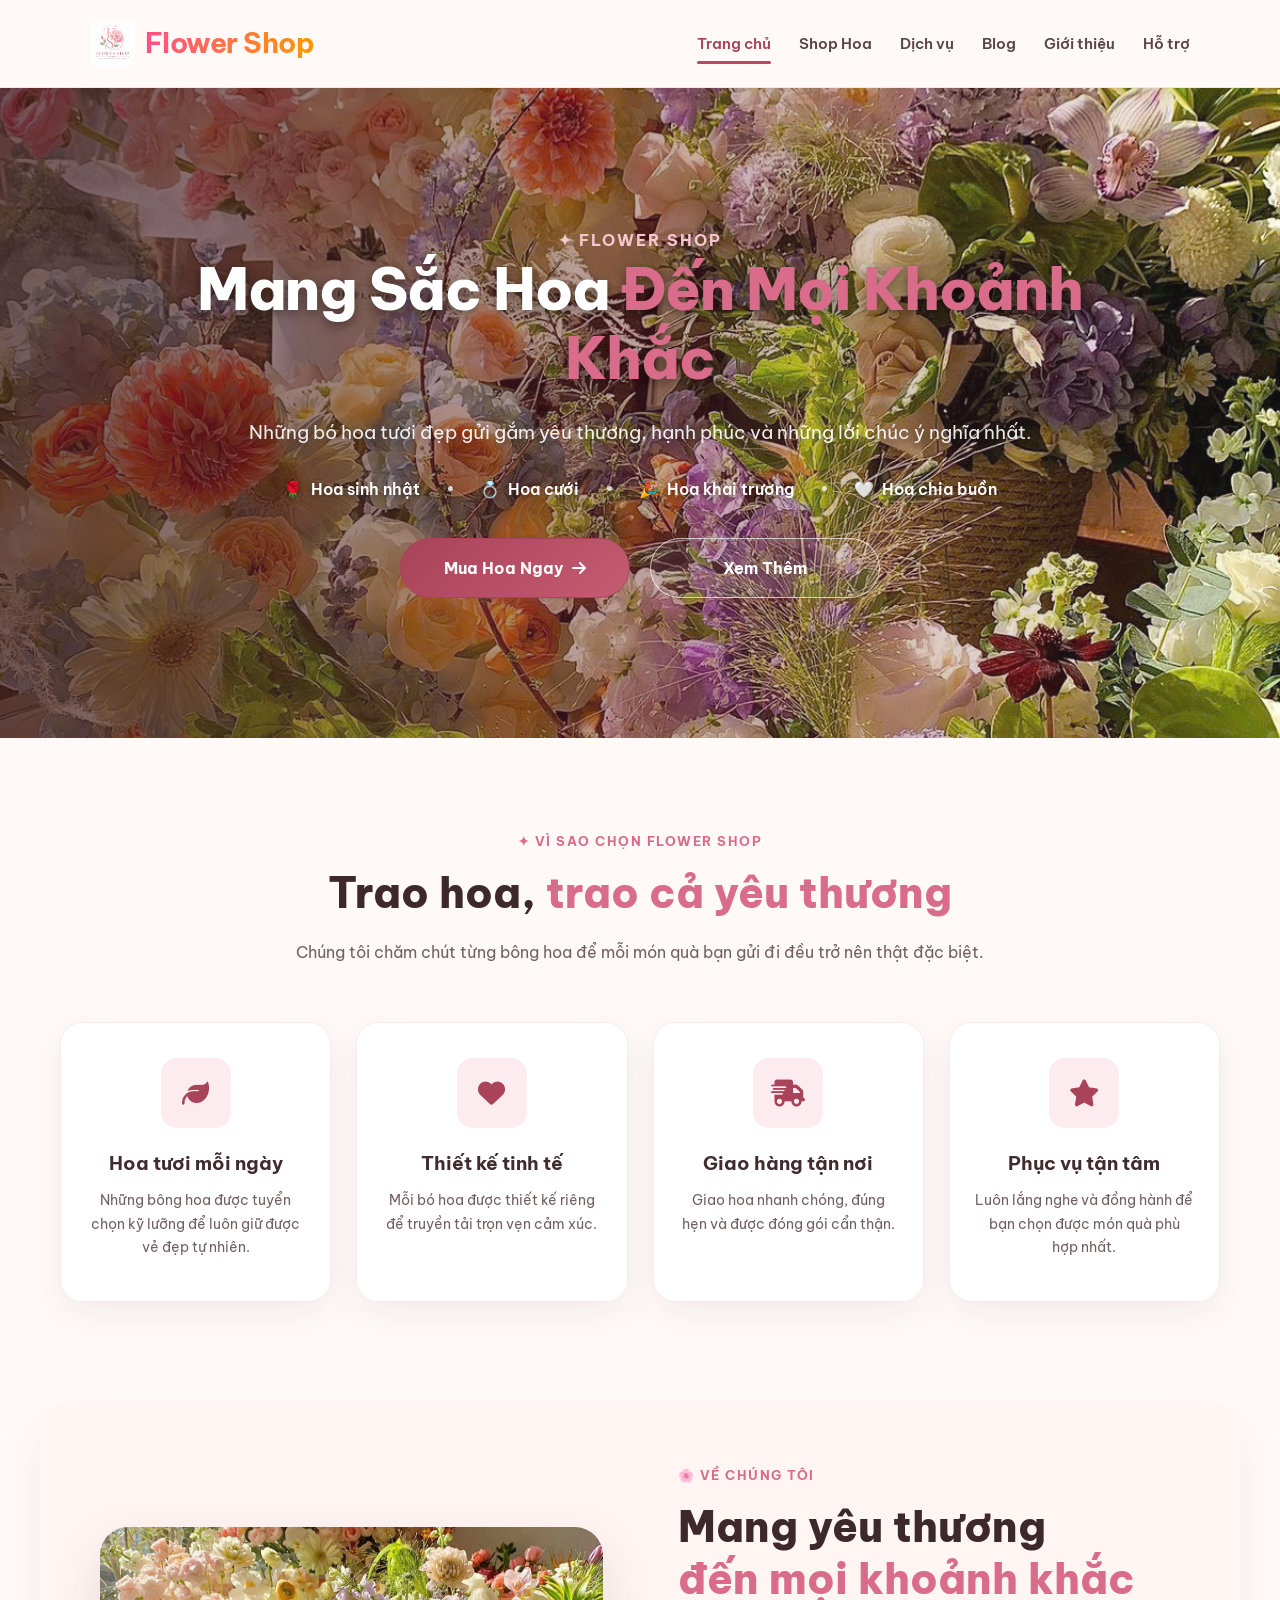
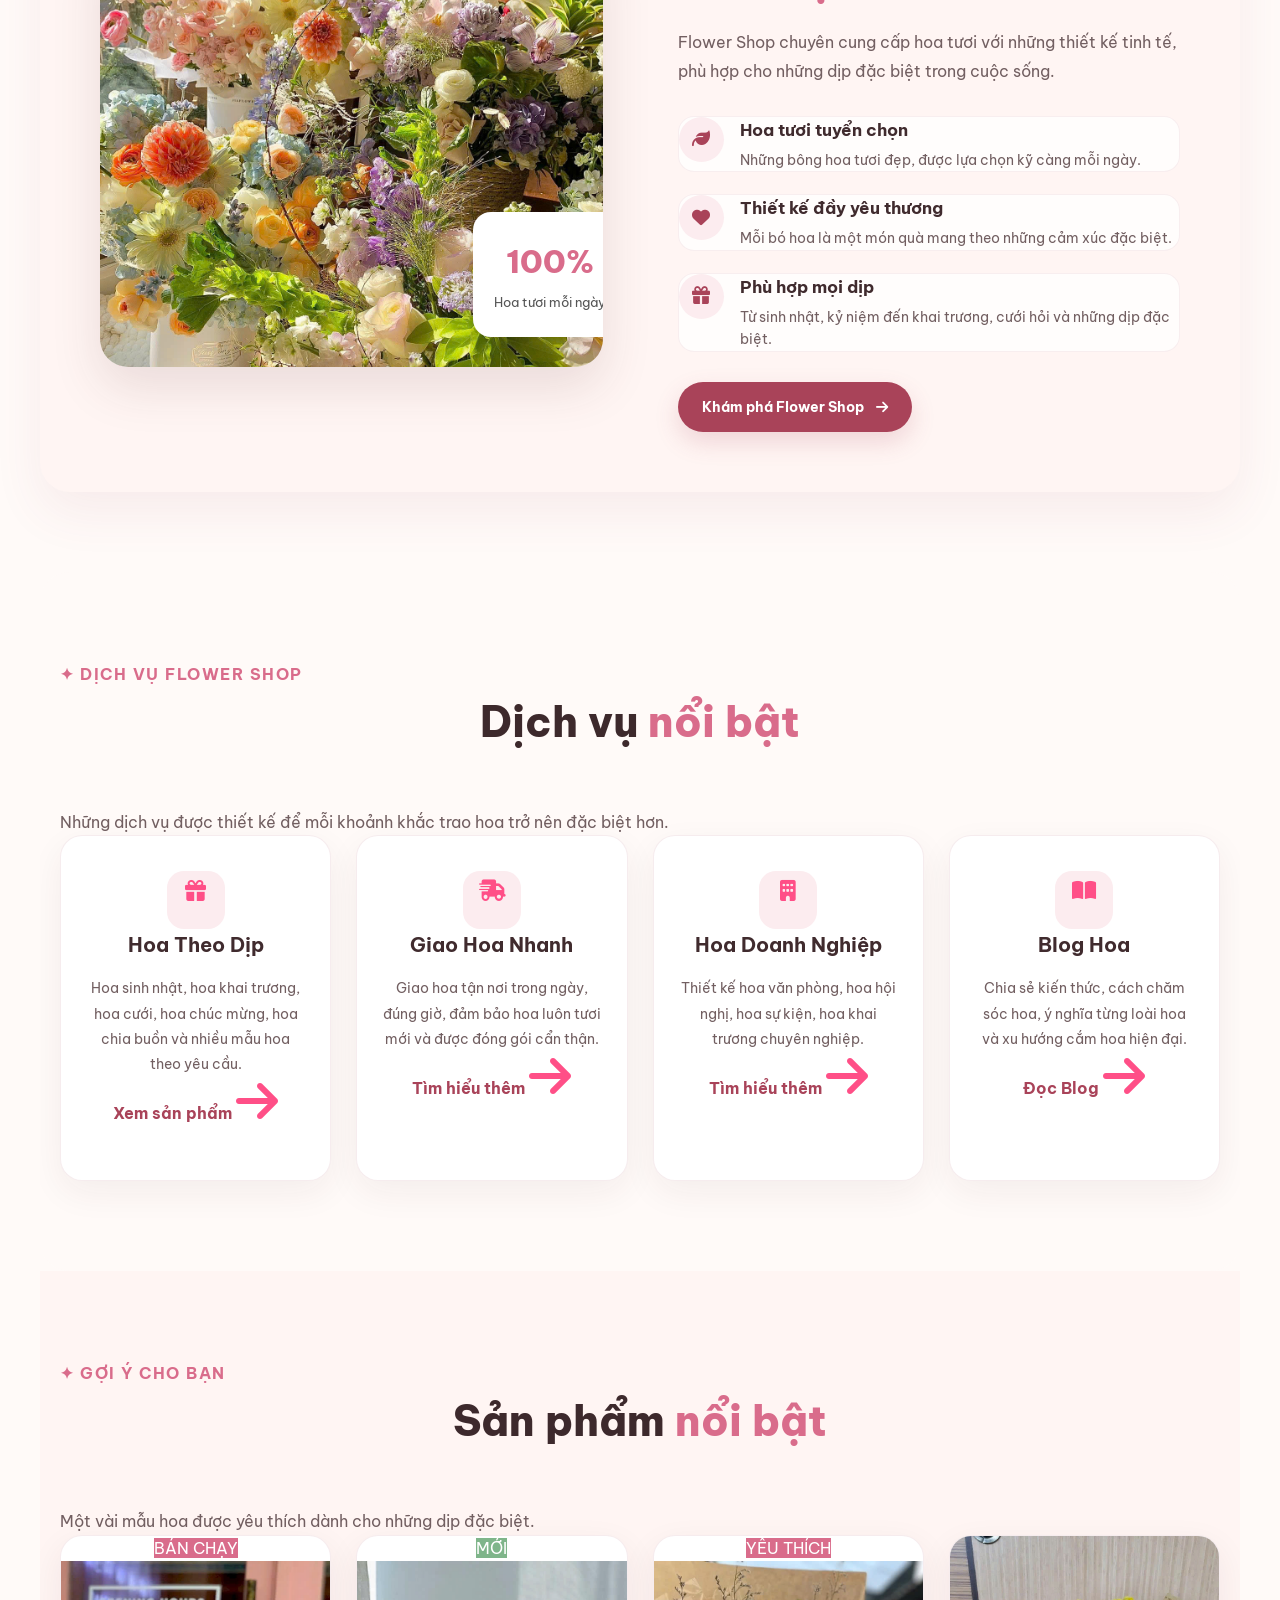
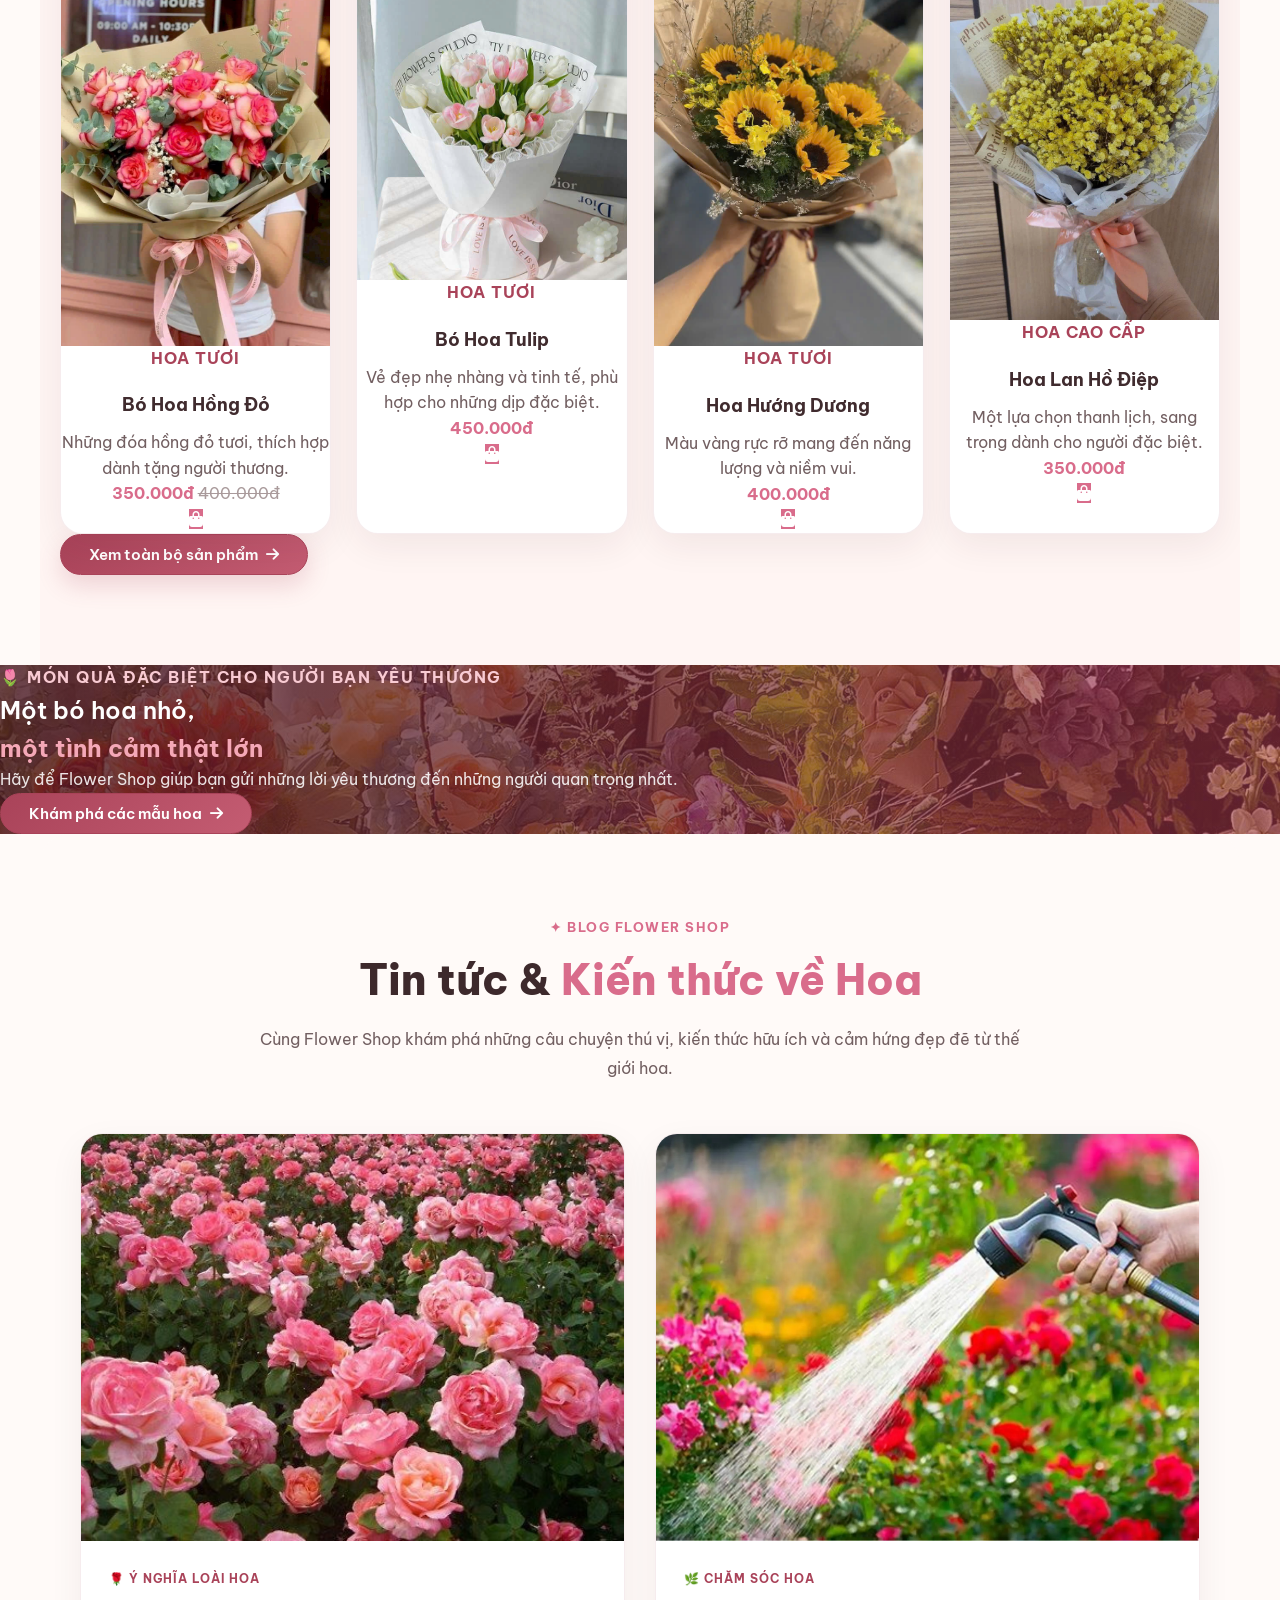
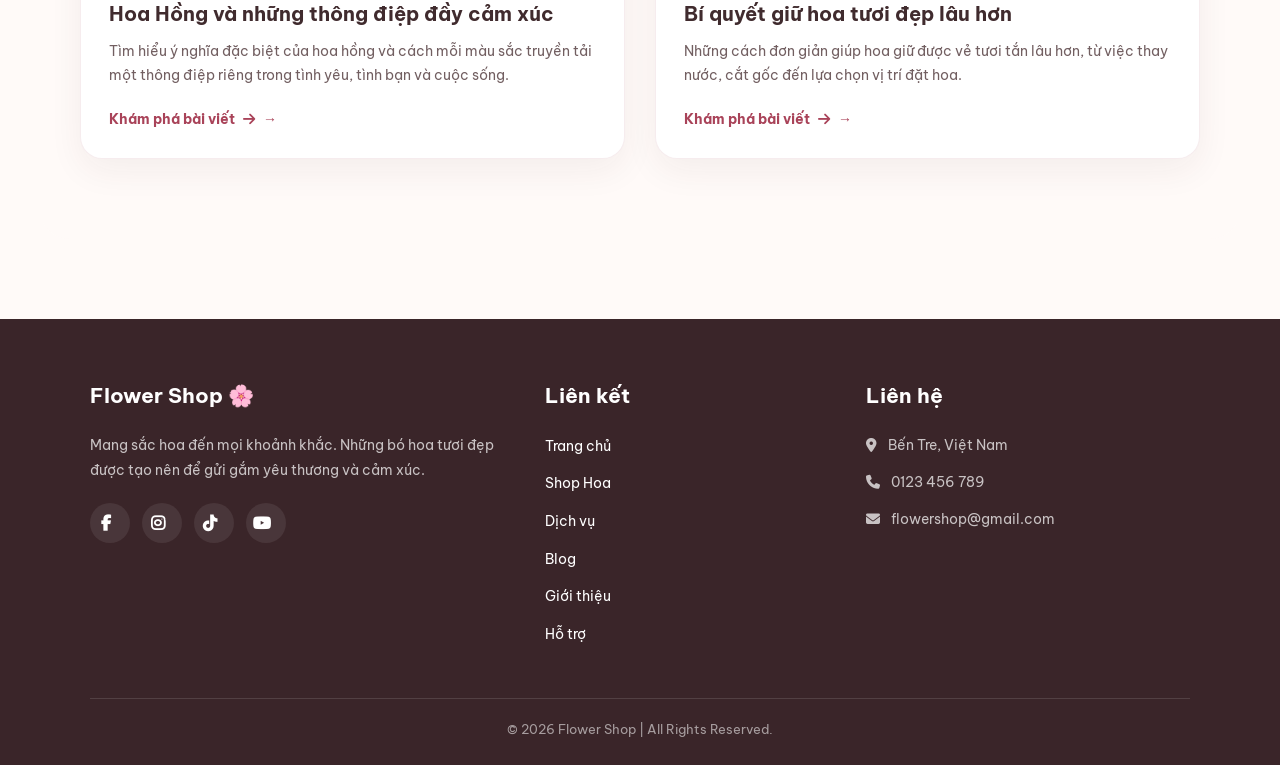
==== commit 35a6f111: "Update index.html" ====
--- a/index.html
+++ b/index.html
@@ -2,7 +2,6 @@
 <html lang="vi">
 
 <head>
-
     <meta charset="UTF-8">
     <meta name="viewport" content="width=device-width, initial-scale=1.0">
 
@@ -12,7 +11,6 @@
     >
 
     <title>Flower Shop | Mang Sắc Hoa Đến Mọi Khoảnh Khắc</title>
-
 
     <!-- =====================================================
          GOOGLE FONT - HỖ TRỢ TIẾNG VIỆT
@@ -31,7 +29,6 @@
         rel="stylesheet"
     >
 
-
     <!-- =====================================================
          FONT AWESOME
     ====================================================== -->
@@ -41,35 +38,24 @@
         href="https://cdnjs.cloudflare.com/ajax/libs/font-awesome/6.7.2/css/all.min.css"
     >
 
-
     <!-- =====================================================
          CSS CHÍNH
     ====================================================== -->
 
     <link rel="stylesheet" href="style.css">
 
-
     <!-- =====================================================
-         FIX FONT + LOGO RIÊNG CHO TRANG CHỦ
-         
-         Không ảnh hưởng shop.html vì chỉ áp dụng cho
-         .home-page
+         FIX RIÊNG CHO TRANG INDEX
     ====================================================== -->
 
     <style>
 
-        /* =========================
+        /* =====================================================
            FONT TIẾNG VIỆT
-        ========================= */
-
-        html {
-            font-family: "Be Vietnam Pro", sans-serif;
-        }
-
-        body.home-page {
-            font-family: "Be Vietnam Pro", sans-serif;
-        }
-
+        ====================================================== */
+
+        html,
+        body,
         .home-page,
         .home-page *,
         .home-page h1,
@@ -90,19 +76,52 @@
         }
 
 
-        /* =========================
-           TRÁNH LỖI ẢNH
-        ========================= */
-
-        .home-page img {
-            display: block;
-            max-width: 100%;
-        }
-
-
-        /* =========================
-           LOGO GỐC
-        ========================= */
+        /* =====================================================
+           FONT AWESOME
+        ====================================================== */
+
+        .home-page .fa,
+        .home-page .fas,
+        .home-page .far,
+        .home-page .fab,
+        .home-page .fa-solid,
+        .home-page .fa-regular,
+        .home-page .fa-brands {
+            font-family: "Font Awesome 6 Free";
+        }
+
+        .home-page .fa-brands,
+        .home-page .fab {
+            font-family: "Font Awesome 6 Brands";
+        }
+
+        .home-page .fa-regular,
+        .home-page .far {
+            font-weight: 400;
+        }
+
+        .home-page .fa-solid,
+        .home-page .fas {
+            font-weight: 900;
+        }
+
+
+        /* =====================================================
+           BIẾN MÀU - GIỮ TONE INDEX
+        ====================================================== */
+
+        .home-page {
+            --flower-pink: #d96c8b;
+            --flower-pink-dark: #b94f70;
+            --flower-pink-light: #fcecef;
+            --flower-cream: #fffaf7;
+            --flower-text: #3b3033;
+        }
+
+
+        /* =====================================================
+           LOGO HEADER
+        ====================================================== */
 
         .home-page header .logo {
             display: flex;
@@ -125,18 +144,18 @@
         }
 
 
-        /* =========================
-           ẢNH HERO
-        ========================= */
+        /* =====================================================
+           ẢNH
+        ====================================================== */
+
+        .home-page img {
+            display: block;
+            max-width: 100%;
+        }
 
         .home-page .hero {
             overflow: hidden;
         }
-
-
-        /* =========================
-           ẢNH SẢN PHẨM
-        ========================= */
 
         .home-page .product-image {
             overflow: hidden;
@@ -148,11 +167,6 @@
             object-fit: cover;
         }
 
-
-        /* =========================
-           ẢNH BLOG
-        ========================= */
-
         .home-page .news-image {
             overflow: hidden;
         }
@@ -164,23 +178,9 @@
         }
 
 
-        /* =========================
-           ĐỒNG BỘ MÀU TRANG CHỦ
-           VỚI SHOP HOA
-        ========================= */
-
-        .home-page {
-            --flower-pink: #d96c8b;
-            --flower-pink-dark: #b94f70;
-            --flower-pink-light: #fcecef;
-            --flower-cream: #fffaf7;
-            --flower-text: #3b3033;
-        }
-
-
-        /* =========================
-           TIÊU ĐỀ CÓ ĐIỂM NHẤN
-        ========================= */
+        /* =====================================================
+           MÀU TIÊU ĐỀ
+        ====================================================== */
 
         .home-page .hero h1 span,
         .home-page .why-us h2 span,
@@ -192,9 +192,22 @@
         }
 
 
-        /* =========================
-           BUTTON ĐỒNG BỘ SHOP
-        ========================= */
+        /* =====================================================
+           LABEL
+        ====================================================== */
+
+        .home-page .section-label,
+        .home-page .section-label *,
+        .home-page .why-us-label,
+        .home-page .about-label,
+        .home-page .news-label {
+            color: var(--flower-pink);
+        }
+
+
+        /* =====================================================
+           BUTTON
+        ====================================================== */
 
         .home-page .btn {
             transition:
@@ -208,9 +221,9 @@
         }
 
 
-        /* =========================
-           CARD SẢN PHẨM
-        ========================= */
+        /* =====================================================
+           PRODUCT CARD
+        ====================================================== */
 
         .home-page .product-card {
             transition:
@@ -223,9 +236,9 @@
         }
 
 
-        /* =========================
-           CARD DỊCH VỤ
-        ========================= */
+        /* =====================================================
+           SERVICE CARD
+        ====================================================== */
 
         .home-page .box {
             transition:
@@ -238,9 +251,9 @@
         }
 
 
-        /* =========================
-           CARD WHY US
-        ========================= */
+        /* =====================================================
+           WHY US CARD
+        ====================================================== */
 
         .home-page .why-us-card {
             transition:
@@ -253,9 +266,9 @@
         }
 
 
-        /* =========================
-           CARD BLOG
-        ========================= */
+        /* =====================================================
+           BLOG CARD
+        ====================================================== */
 
         .home-page .news-card {
             transition:
@@ -268,18 +281,18 @@
         }
 
 
-        /* =========================
+        /* =====================================================
            ICON DỊCH VỤ
-        ========================= */
+        ====================================================== */
 
         .home-page .service-icon {
             color: var(--flower-pink);
         }
 
 
-        /* =========================
+        /* =====================================================
            PRODUCT BADGE
-        ========================= */
+        ====================================================== */
 
         .home-page .product-badge {
             background: var(--flower-pink);
@@ -290,18 +303,18 @@
         }
 
 
-        /* =========================
+        /* =====================================================
            GIÁ SẢN PHẨM
-        ========================= */
+        ====================================================== */
 
         .home-page .product-price strong {
             color: var(--flower-pink);
         }
 
 
-        /* =========================
-           NÚT MUA SẢN PHẨM
-        ========================= */
+        /* =====================================================
+           NÚT MUA
+        ====================================================== */
 
         .home-page .product-buy {
             background: var(--flower-pink);
@@ -313,27 +326,18 @@
         }
 
 
-        /* =========================
-           SECTION LABEL
-        ========================= */
-
-        .home-page .section-label {
-            color: var(--flower-pink);
-        }
-
-
-        /* =========================
+        /* =====================================================
            ABOUT BADGE
-        ========================= */
+        ====================================================== */
 
         .home-page .about-badge strong {
             color: var(--flower-pink);
         }
 
 
-        /* =========================
-           TRÁNH OVERFLOW
-        ========================= */
+        /* =====================================================
+           OVERFLOW
+        ====================================================== */
 
         .home-page .hero,
         .home-page .home-cta,
@@ -344,9 +348,9 @@
         }
 
 
-        /* =========================
+        /* =====================================================
            RESPONSIVE LOGO
-        ========================= */
+        ====================================================== */
 
         @media (max-width: 768px) {
 
@@ -369,1168 +373,39 @@
 <body class="home-page">
 
 
-<!-- =====================================================
-     HEADER
-===================================================== -->
-
-<header>
-
-    <!-- LOGO GỐC -->
-
-    <a href="index.html" class="logo">
-
-        <img
-            src="images/logo.png"
-            alt="Flower Shop Logo"
-        >
-
-        <span>
-            Flower Shop
-        </span>
-
-    </a>
-
-
-    <!-- MENU -->
-
-    <nav>
-
-        <ul>
-
-            <li>
-                <a
-                    href="index.html"
-                    class="active"
-                >
-                    Trang chủ
-                </a>
-            </li>
-
-
-            <li>
-                <a href="shop.html">
-                    Shop Hoa
-                </a>
-            </li>
-
-
-            <li>
-                <a href="dichvu.html">
-                    Dịch vụ
-                </a>
-            </li>
-
-
-            <li>
-                <a href="blog.html">
-                    Blog
-                </a>
-            </li>
-
-
-            <li>
-                <a href="gioithieu.html">
-                    Giới thiệu
-                </a>
-            </li>
-
-
-            <li>
-                <a href="hotro.html">
-                    Hỗ trợ
-                </a>
-            </li>
-
-        </ul>
-
-    </nav>
-
-</header>
-
-
-
-<!-- =====================================================
-     HERO BANNER
-===================================================== -->
-
-<section class="hero">
-
-    <div class="hero-overlay"></div>
-
-
-    <div class="hero-content">
-
-        <span class="hero-label">
-            ✦ FLOWER SHOP
-        </span>
-
-
-        <h1>
-            Mang Sắc Hoa
-            <span>Đến Mọi Khoảnh Khắc</span>
-        </h1>
-
-
-        <div class="hero-description">
-
-            <p class="hero-intro">
-
-                Những bó hoa tươi đẹp gửi gắm yêu thương,
-                hạnh phúc và những lời chúc ý nghĩa nhất.
-
-            </p>
-
-
-            <div class="hero-categories">
-
-                <span>
-                    🌹
-                    <strong>Hoa sinh nhật</strong>
-                </span>
-
-
-                <span>
-                    💍
-                    <strong>Hoa cưới</strong>
-                </span>
-
-
-                <span>
-                    🎉
-                    <strong>Hoa khai trương</strong>
-                </span>
-
-
-                <span>
-                    🤍
-                    <strong>Hoa chia buồn</strong>
-                </span>
-
-            </div>
-
-        </div>
-
-
-        <div class="hero-btn">
-
-            <a
-                href="shop.html"
-                class="btn"
+    <!-- =====================================================
+         HEADER
+    ====================================================== -->
+
+    <header>
+
+        <!-- LOGO -->
+
+        <a href="index.html" class="logo">
+
+            <img
+                src="images/logo.png"
+                alt="Flower Shop Logo"
             >
-                Mua Hoa Ngay
-                <i class="fa-solid fa-arrow-right"></i>
-            </a>
-
-
-            <a
-                href="gioithieu.html"
-                class="btn btn-outline"
-            >
-                Xem Thêm
-            </a>
-
-        </div>
-
-    </div>
-
-</section>
-
-
-
-<!-- =====================================================
-     WHY US
-===================================================== -->
-
-<section class="why-us">
-
-    <div class="why-us-header">
-
-        <span class="why-us-label section-label">
-            ✦ VÌ SAO CHỌN FLOWER SHOP
-        </span>
-
-
-        <h2>
-            Trao hoa,
-            <span>trao cả yêu thương</span>
-        </h2>
-
-
-        <p>
-
-            Chúng tôi chăm chút từng bông hoa
-            để mỗi món quà bạn gửi đi
-            đều trở nên thật đặc biệt.
-
-        </p>
-
-    </div>
-
-
-    <div class="why-us-grid">
-
-
-        <div class="why-us-card">
-
-            <div class="why-us-icon">
-                <i class="fa-solid fa-leaf"></i>
-            </div>
-
-            <h3>
-                Hoa tươi mỗi ngày
-            </h3>
-
-            <p>
-                Những bông hoa được tuyển chọn kỹ lưỡng
-                để luôn giữ được vẻ đẹp tự nhiên.
-            </p>
-
-        </div>
-
-
-        <div class="why-us-card">
-
-            <div class="why-us-icon">
-                <i class="fa-solid fa-heart"></i>
-            </div>
-
-            <h3>
-                Thiết kế tinh tế
-            </h3>
-
-            <p>
-                Mỗi bó hoa được thiết kế riêng
-                để truyền tải trọn vẹn cảm xúc.
-            </p>
-
-        </div>
-
-
-        <div class="why-us-card">
-
-            <div class="why-us-icon">
-                <i class="fa-solid fa-truck-fast"></i>
-            </div>
-
-            <h3>
-                Giao hàng tận nơi
-            </h3>
-
-            <p>
-                Giao hoa nhanh chóng, đúng hẹn
-                và được đóng gói cẩn thận.
-            </p>
-
-        </div>
-
-
-        <div class="why-us-card">
-
-            <div class="why-us-icon">
-                <i class="fa-solid fa-star"></i>
-            </div>
-
-            <h3>
-                Phục vụ tận tâm
-            </h3>
-
-            <p>
-                Luôn lắng nghe và đồng hành
-                để bạn chọn được món quà phù hợp nhất.
-            </p>
-
-        </div>
-
-
-    </div>
-
-</section>
-
-
-
-<!-- =====================================================
-     GIỚI THIỆU
-===================================================== -->
-
-<section class="about-home">
-
-
-    <div class="about-image">
-
-        <img
-            src="images/about.jpg"
-            alt="Không gian Flower Shop"
-        >
-
-
-        <div class="about-badge">
-
-            <strong>
-                100%
-            </strong>
 
             <span>
-                Hoa tươi mỗi ngày
+                Flower Shop
             </span>
 
-        </div>
-
-    </div>
-
-
-
-    <div class="about-text">
-
-        <span class="about-label section-label">
-            🌸 VỀ CHÚNG TÔI
-        </span>
-
-
-        <h2>
-
-            Mang yêu thương<br>
-            <span>đến mọi khoảnh khắc</span>
-
-        </h2>
-
-
-        <p class="about-intro">
-
-            Flower Shop chuyên cung cấp hoa tươi
-            với những thiết kế tinh tế, phù hợp
-            cho những dịp đặc biệt trong cuộc sống.
-
-        </p>
-
-
-        <div class="about-features">
-
-
-            <div class="about-feature">
-
-                <i class="fa-solid fa-leaf"></i>
-
-                <div>
-
-                    <h3>
-                        Hoa tươi tuyển chọn
-                    </h3>
-
-                    <p>
-                        Những bông hoa tươi đẹp,
-                        được lựa chọn kỹ càng mỗi ngày.
-                    </p>
-
-                </div>
-
-            </div>
-
-
-
-            <div class="about-feature">
-
-                <i class="fa-solid fa-heart"></i>
-
-                <div>
-
-                    <h3>
-                        Thiết kế đầy yêu thương
-                    </h3>
-
-                    <p>
-                        Mỗi bó hoa là một món quà
-                        mang theo những cảm xúc đặc biệt.
-                    </p>
-
-                </div>
-
-            </div>
-
-
-
-            <div class="about-feature">
-
-                <i class="fa-solid fa-gift"></i>
-
-                <div>
-
-                    <h3>
-                        Phù hợp mọi dịp
-                    </h3>
-
-                    <p>
-                        Từ sinh nhật, kỷ niệm đến khai trương,
-                        cưới hỏi và những dịp đặc biệt.
-                    </p>
-
-                </div>
-
-            </div>
-
-
-        </div>
-
-
-        <a
-            href="gioithieu.html"
-            class="about-btn"
-        >
-
-            Khám phá Flower Shop
-
-            <i class="fa-solid fa-arrow-right"></i>
-
         </a>
 
-    </div>
-
-</section>
-
-
-
-<!-- =====================================================
-     DỊCH VỤ NỔI BẬT
-===================================================== -->
-
-<section class="service">
-
-
-    <div class="section-heading">
-
-        <span class="section-label">
-            ✦ DỊCH VỤ FLOWER SHOP
-        </span>
-
-
-        <h2>
-            Dịch vụ
-            <span>nổi bật</span>
-        </h2>
-
-
-        <p>
-            Những dịch vụ được thiết kế
-            để mỗi khoảnh khắc trao hoa trở nên đặc biệt hơn.
-        </p>
-
-    </div>
-
-
-    <div class="card">
-
-
-        <div class="box">
-
-            <div class="service-icon">
-                <i class="fa-solid fa-gift"></i>
-            </div>
-
-            <h3>
-                Hoa Theo Dịp
-            </h3>
-
-            <p>
-                Hoa sinh nhật, hoa khai trương,
-                hoa cưới, hoa chúc mừng,
-                hoa chia buồn và nhiều mẫu hoa theo yêu cầu.
-            </p>
-
-            <a href="shop.html">
-                Xem sản phẩm
-                <i class="fa-solid fa-arrow-right"></i>
-            </a>
-
-        </div>
-
-
-
-        <div class="box">
-
-            <div class="service-icon">
-                <i class="fa-solid fa-truck-fast"></i>
-            </div>
-
-            <h3>
-                Giao Hoa Nhanh
-            </h3>
-
-            <p>
-                Giao hoa tận nơi trong ngày,
-                đúng giờ, đảm bảo hoa luôn tươi mới
-                và được đóng gói cẩn thận.
-            </p>
-
-            <a href="dichvu.html">
-                Tìm hiểu thêm
-                <i class="fa-solid fa-arrow-right"></i>
-            </a>
-
-        </div>
-
-
-
-        <div class="box">
-
-            <div class="service-icon">
-                <i class="fa-solid fa-building"></i>
-            </div>
-
-            <h3>
-                Hoa Doanh Nghiệp
-            </h3>
-
-            <p>
-                Thiết kế hoa văn phòng,
-                hoa hội nghị,
-                hoa sự kiện,
-                hoa khai trương chuyên nghiệp.
-            </p>
-
-            <a href="dichvu.html">
-                Tìm hiểu thêm
-                <i class="fa-solid fa-arrow-right"></i>
-            </a>
-
-        </div>
-
-
-
-        <div class="box">
-
-            <div class="service-icon">
-                <i class="fa-solid fa-book-open"></i>
-            </div>
-
-            <h3>
-                Blog Hoa
-            </h3>
-
-            <p>
-                Chia sẻ kiến thức,
-                cách chăm sóc hoa,
-                ý nghĩa từng loài hoa
-                và xu hướng cắm hoa hiện đại.
-            </p>
-
-            <a href="blog.html">
-                Đọc Blog
-                <i class="fa-solid fa-arrow-right"></i>
-            </a>
-
-        </div>
-
-
-    </div>
-
-</section>
-
-
-
-<!-- =====================================================
-     SẢN PHẨM NỔI BẬT
-===================================================== -->
-
-<section class="featured">
-
-
-    <div class="section-heading">
-
-        <span class="section-label">
-            ✦ GỢI Ý CHO BẠN
-        </span>
-
-
-        <h2>
-            Sản phẩm
-            <span>nổi bật</span>
-        </h2>
-
-
-        <p>
-            Một vài mẫu hoa được yêu thích
-            dành cho những dịp đặc biệt.
-        </p>
-
-    </div>
-
-
-    <div class="products">
-
-
-        <!-- PRODUCT 1 -->
-
-        <div class="product-card">
-
-            <div class="product-image">
-
-                <span class="product-badge">
-                    BÁN CHẠY
-                </span>
-
-                <img
-                    src="images/rose.jpg"
-                    alt="Bó Hoa Hồng Đỏ"
-                >
-
-                <div class="product-actions">
-
-                    <button aria-label="Yêu thích">
-                        <i class="fa-regular fa-heart"></i>
-                    </button>
-
-                    <button aria-label="Xem sản phẩm">
-                        <i class="fa-regular fa-eye"></i>
-                    </button>
-
-                </div>
-
-            </div>
-
-
-            <div class="product-info">
-
-                <span class="product-type">
-                    HOA TƯƠI
-                </span>
-
-                <h3>
-                    Bó Hoa Hồng Đỏ
-                </h3>
-
-                <p>
-                    Những đóa hồng đỏ tươi,
-                    thích hợp dành tặng người thương.
-                </p>
-
-
-                <div class="product-bottom">
-
-                    <div class="product-price">
-
-                        <strong>
-                            350.000đ
-                        </strong>
-
-                        <del>
-                            400.000đ
-                        </del>
-
-                    </div>
-
-
+
+        <!-- MENU -->
+
+        <nav>
+
+            <ul>
+
+                <li>
                     <a
-                        href="shop.html"
-                        class="product-buy"
-                        aria-label="Mua sản phẩm"
+                        href="index.html"
+                        class="active"
                     >
-                        <i class="fa-solid fa-bag-shopping"></i>
-                    </a>
-
-                </div>
-
-            </div>
-
-        </div>
-
-
-
-        <!-- PRODUCT 2 -->
-
-        <div class="product-card">
-
-            <div class="product-image">
-
-                <span class="product-badge new">
-                    MỚI
-                </span>
-
-                <img
-                    src="images/tulip.jpg"
-                    alt="Bó Hoa Tulip"
-                >
-
-                <div class="product-actions">
-
-                    <button aria-label="Yêu thích">
-                        <i class="fa-regular fa-heart"></i>
-                    </button>
-
-                    <button aria-label="Xem sản phẩm">
-                        <i class="fa-regular fa-eye"></i>
-                    </button>
-
-                </div>
-
-            </div>
-
-
-            <div class="product-info">
-
-                <span class="product-type">
-                    HOA TƯƠI
-                </span>
-
-                <h3>
-                    Bó Hoa Tulip
-                </h3>
-
-                <p>
-                    Vẻ đẹp nhẹ nhàng và tinh tế,
-                    phù hợp cho những dịp đặc biệt.
-                </p>
-
-
-                <div class="product-bottom">
-
-                    <div class="product-price">
-
-                        <strong>
-                            450.000đ
-                        </strong>
-
-                    </div>
-
-
-                    <a
-                        href="shop.html"
-                        class="product-buy"
-                        aria-label="Mua sản phẩm"
-                    >
-                        <i class="fa-solid fa-bag-shopping"></i>
-                    </a>
-
-                </div>
-
-            </div>
-
-        </div>
-
-
-
-        <!-- PRODUCT 3 -->
-
-        <div class="product-card">
-
-            <div class="product-image">
-
-                <span class="product-badge">
-                    YÊU THÍCH
-                </span>
-
-                <img
-                    src="images/sunflower.jpg"
-                    alt="Hoa Hướng Dương"
-                >
-
-                <div class="product-actions">
-
-                    <button aria-label="Yêu thích">
-                        <i class="fa-regular fa-heart"></i>
-                    </button>
-
-                    <button aria-label="Xem sản phẩm">
-                        <i class="fa-regular fa-eye"></i>
-                    </button>
-
-                </div>
-
-            </div>
-
-
-            <div class="product-info">
-
-                <span class="product-type">
-                    HOA TƯƠI
-                </span>
-
-                <h3>
-                    Hoa Hướng Dương
-                </h3>
-
-                <p>
-                    Màu vàng rực rỡ mang đến
-                    năng lượng và niềm vui.
-                </p>
-
-
-                <div class="product-bottom">
-
-                    <div class="product-price">
-
-                        <strong>
-                            400.000đ
-                        </strong>
-
-                    </div>
-
-
-                    <a
-                        href="shop.html"
-                        class="product-buy"
-                        aria-label="Mua sản phẩm"
-                    >
-                        <i class="fa-solid fa-bag-shopping"></i>
-                    </a>
-
-                </div>
-
-            </div>
-
-        </div>
-
-
-
-        <!-- PRODUCT 4 -->
-
-        <div class="product-card">
-
-            <div class="product-image">
-
-                <img
-                    src="images/orchid.jpg"
-                    alt="Hoa Lan Hồ Điệp"
-                >
-
-                <div class="product-actions">
-
-                    <button aria-label="Yêu thích">
-                        <i class="fa-regular fa-heart"></i>
-                    </button>
-
-                    <button aria-label="Xem sản phẩm">
-                        <i class="fa-regular fa-eye"></i>
-                    </button>
-
-                </div>
-
-            </div>
-
-
-            <div class="product-info">
-
-                <span class="product-type">
-                    HOA CAO CẤP
-                </span>
-
-                <h3>
-                    Hoa Lan Hồ Điệp
-                </h3>
-
-                <p>
-                    Một lựa chọn thanh lịch,
-                    sang trọng dành cho người đặc biệt.
-                </p>
-
-
-                <div class="product-bottom">
-
-                    <div class="product-price">
-
-                        <strong>
-                            350.000đ
-                        </strong>
-
-                    </div>
-
-
-                    <a
-                        href="shop.html"
-                        class="product-buy"
-                        aria-label="Mua sản phẩm"
-                    >
-                        <i class="fa-solid fa-bag-shopping"></i>
-                    </a>
-
-                </div>
-
-            </div>
-
-        </div>
-
-
-    </div>
-
-
-    <div class="featured-more">
-
-        <a
-            href="shop.html"
-            class="btn"
-        >
-            Xem toàn bộ sản phẩm
-            <i class="fa-solid fa-arrow-right"></i>
-        </a>
-
-    </div>
-
-</section>
-
-
-
-<!-- =====================================================
-     CTA
-===================================================== -->
-
-<section class="home-cta">
-
-    <div class="home-cta-overlay"></div>
-
-
-    <div class="home-cta-content">
-
-        <span>
-            🌷 MÓN QUÀ ĐẶC BIỆT CHO NGƯỜI BẠN YÊU THƯƠNG
-        </span>
-
-
-        <h2>
-
-            Một bó hoa nhỏ,<br>
-
-            <strong>
-                một tình cảm thật lớn
-            </strong>
-
-        </h2>
-
-
-        <p>
-
-            Hãy để Flower Shop giúp bạn gửi những lời yêu thương
-            đến những người quan trọng nhất.
-
-        </p>
-
-
-        <a
-            href="shop.html"
-            class="btn"
-        >
-            Khám phá các mẫu hoa
-            <i class="fa-solid fa-arrow-right"></i>
-        </a>
-
-    </div>
-
-</section>
-
-
-
-<!-- =====================================================
-     BLOG / TIN TỨC
-===================================================== -->
-
-<section class="news">
-
-
-    <div class="news-header">
-
-        <span class="news-label section-label">
-            ✦ BLOG FLOWER SHOP
-        </span>
-
-
-        <h2>
-
-            Tin tức &
-
-            <span>
-                Kiến thức về Hoa
-            </span>
-
-        </h2>
-
-
-        <p>
-
-            Cùng Flower Shop khám phá những câu chuyện thú vị,
-            kiến thức hữu ích và cảm hứng đẹp đẽ từ thế giới hoa.
-
-        </p>
-
-    </div>
-
-
-    <div class="news-box">
-
-
-        <!-- BLOG 1 -->
-
-        <article class="news-card">
-
-            <div class="news-image">
-
-                <img
-                    src="images/blog1.jpg"
-                    alt="Ý nghĩa các màu hoa hồng"
-                >
-
-            </div>
-
-
-            <div class="news-card-content">
-
-                <span class="news-category">
-                    🌹 Ý NGHĨA LOÀI HOA
-                </span>
-
-
-                <h3>
-                    Hoa Hồng và những thông điệp đầy cảm xúc
-                </h3>
-
-
-                <p>
-                    Tìm hiểu ý nghĩa đặc biệt của hoa hồng
-                    và cách mỗi màu sắc truyền tải một thông điệp
-                    riêng trong tình yêu, tình bạn và cuộc sống.
-                </p>
-
-
-                <a
-                    href="blog.html"
-                    class="btn2"
-                >
-                    Khám phá bài viết
-                    <i class="fa-solid fa-arrow-right"></i>
-                </a>
-
-            </div>
-
-        </article>
-
-
-
-        <!-- BLOG 2 -->
-
-        <article class="news-card">
-
-            <div class="news-image">
-
-                <img
-                    src="images/blog2.jpg"
-                    alt="Cách chăm sóc hoa tươi"
-                >
-
-            </div>
-
-
-            <div class="news-card-content">
-
-                <span class="news-category">
-                    🌿 CHĂM SÓC HOA
-                </span>
-
-
-                <h3>
-                    Bí quyết giữ hoa tươi đẹp lâu hơn
-                </h3>
-
-
-                <p>
-                    Những cách đơn giản giúp hoa giữ được
-                    vẻ tươi tắn lâu hơn, từ việc thay nước,
-                    cắt gốc đến lựa chọn vị trí đặt hoa.
-                </p>
-
-
-                <a
-                    href="blog.html"
-                    class="btn2"
-                >
-                    Khám phá bài viết
-                    <i class="fa-solid fa-arrow-right"></i>
-                </a>
-
-            </div>
-
-        </article>
-
-
-    </div>
-
-</section>
-
-
-
-<!-- =====================================================
-     FOOTER
-===================================================== -->
-
-<footer>
-
-
-    <div class="footer-content">
-
-
-        <!-- THÔNG TIN -->
-
-        <div class="footer-box">
-
-            <h3>
-                Flower Shop 🌸
-            </h3>
-
-
-            <p>
-                Mang sắc hoa đến mọi khoảnh khắc.
-                Những bó hoa tươi đẹp được tạo nên
-                để gửi gắm yêu thương và cảm xúc.
-            </p>
-
-
-            <div class="social">
-
-                <a
-                    href="#"
-                    aria-label="Facebook"
-                >
-                    <i class="fab fa-facebook-f"></i>
-                </a>
-
-
-                <a
-                    href="#"
-                    aria-label="Instagram"
-                >
-                    <i class="fab fa-instagram"></i>
-                </a>
-
-
-                <a
-                    href="#"
-                    aria-label="TikTok"
-                >
-                    <i class="fab fa-tiktok"></i>
-                </a>
-
-
-                <a
-                    href="#"
-                    aria-label="YouTube"
-                >
-                    <i class="fab fa-youtube"></i>
-                </a>
-
-            </div>
-
-        </div>
-
-
-
-        <!-- LIÊN KẾT -->
-
-        <div class="footer-box">
-
-            <h3>
-                Liên kết
-            </h3>
-
-
-            <ul>
-
-                <li>
-                    <a href="index.html">
                         Trang chủ
                     </a>
                 </li>
@@ -1567,58 +442,1094 @@
 
             </ul>
 
+        </nav>
+
+    </header>
+
+
+
+    <!-- =====================================================
+         HERO
+    ====================================================== -->
+
+    <section class="hero">
+
+        <div class="hero-overlay"></div>
+
+        <div class="hero-content">
+
+            <span class="hero-label">
+                ✦ FLOWER SHOP
+            </span>
+
+            <h1>
+                Mang Sắc Hoa
+                <span>Đến Mọi Khoảnh Khắc</span>
+            </h1>
+
+            <div class="hero-description">
+
+                <p class="hero-intro">
+                    Những bó hoa tươi đẹp gửi gắm yêu thương,
+                    hạnh phúc và những lời chúc ý nghĩa nhất.
+                </p>
+
+                <div class="hero-categories">
+
+                    <span>
+                        🌹
+                        <strong>Hoa sinh nhật</strong>
+                    </span>
+
+                    <span>
+                        💍
+                        <strong>Hoa cưới</strong>
+                    </span>
+
+                    <span>
+                        🎉
+                        <strong>Hoa khai trương</strong>
+                    </span>
+
+                    <span>
+                        🤍
+                        <strong>Hoa chia buồn</strong>
+                    </span>
+
+                </div>
+
+            </div>
+
+
+            <div class="hero-btn">
+
+                <a
+                    href="shop.html"
+                    class="btn"
+                >
+                    Mua Hoa Ngay
+                    <i class="fa-solid fa-arrow-right"></i>
+                </a>
+
+                <a
+                    href="gioithieu.html"
+                    class="btn btn-outline"
+                >
+                    Xem Thêm
+                </a>
+
+            </div>
+
         </div>
 
-
-
-        <!-- LIÊN HỆ -->
-
-        <div class="footer-box">
-
-            <h3>
-                Liên hệ
-            </h3>
-
+    </section>
+
+
+
+    <!-- =====================================================
+         WHY US
+    ====================================================== -->
+
+    <section class="why-us">
+
+        <div class="why-us-header">
+
+            <span class="why-us-label section-label">
+                ✦ VÌ SAO CHỌN FLOWER SHOP
+            </span>
+
+            <h2>
+                Trao hoa,
+                <span>trao cả yêu thương</span>
+            </h2>
 
             <p>
-
-                <i class="fa-solid fa-location-dot"></i>
-                Bến Tre, Việt Nam
-
+                Chúng tôi chăm chút từng bông hoa
+                để mỗi món quà bạn gửi đi
+                đều trở nên thật đặc biệt.
             </p>
 
+        </div>
+
+
+        <div class="why-us-grid">
+
+            <div class="why-us-card">
+
+                <div class="why-us-icon">
+                    <i class="fa-solid fa-leaf"></i>
+                </div>
+
+                <h3>
+                    Hoa tươi mỗi ngày
+                </h3>
+
+                <p>
+                    Những bông hoa được tuyển chọn kỹ lưỡng
+                    để luôn giữ được vẻ đẹp tự nhiên.
+                </p>
+
+            </div>
+
+
+            <div class="why-us-card">
+
+                <div class="why-us-icon">
+                    <i class="fa-solid fa-heart"></i>
+                </div>
+
+                <h3>
+                    Thiết kế tinh tế
+                </h3>
+
+                <p>
+                    Mỗi bó hoa được thiết kế riêng
+                    để truyền tải trọn vẹn cảm xúc.
+                </p>
+
+            </div>
+
+
+            <div class="why-us-card">
+
+                <div class="why-us-icon">
+                    <i class="fa-solid fa-truck-fast"></i>
+                </div>
+
+                <h3>
+                    Giao hàng tận nơi
+                </h3>
+
+                <p>
+                    Giao hoa nhanh chóng, đúng hẹn
+                    và được đóng gói cẩn thận.
+                </p>
+
+            </div>
+
+
+            <div class="why-us-card">
+
+                <div class="why-us-icon">
+                    <i class="fa-solid fa-star"></i>
+                </div>
+
+                <h3>
+                    Phục vụ tận tâm
+                </h3>
+
+                <p>
+                    Luôn lắng nghe và đồng hành
+                    để bạn chọn được món quà phù hợp nhất.
+                </p>
+
+            </div>
+
+        </div>
+
+    </section>
+
+
+
+    <!-- =====================================================
+         GIỚI THIỆU
+    ====================================================== -->
+
+    <section class="about-home">
+
+        <div class="about-image">
+
+            <img
+                src="images/about.jpg"
+                alt="Không gian Flower Shop"
+            >
+
+            <div class="about-badge">
+
+                <strong>
+                    100%
+                </strong>
+
+                <span>
+                    Hoa tươi mỗi ngày
+                </span>
+
+            </div>
+
+        </div>
+
+
+        <div class="about-text">
+
+            <span class="about-label section-label">
+                🌸 VỀ CHÚNG TÔI
+            </span>
+
+            <h2>
+                Mang yêu thương<br>
+                <span>đến mọi khoảnh khắc</span>
+            </h2>
+
+            <p class="about-intro">
+                Flower Shop chuyên cung cấp hoa tươi
+                với những thiết kế tinh tế, phù hợp
+                cho những dịp đặc biệt trong cuộc sống.
+            </p>
+
+
+            <div class="about-features">
+
+                <div class="about-feature">
+
+                    <i class="fa-solid fa-leaf"></i>
+
+                    <div>
+
+                        <h3>
+                            Hoa tươi tuyển chọn
+                        </h3>
+
+                        <p>
+                            Những bông hoa tươi đẹp,
+                            được lựa chọn kỹ càng mỗi ngày.
+                        </p>
+
+                    </div>
+
+                </div>
+
+
+                <div class="about-feature">
+
+                    <i class="fa-solid fa-heart"></i>
+
+                    <div>
+
+                        <h3>
+                            Thiết kế đầy yêu thương
+                        </h3>
+
+                        <p>
+                            Mỗi bó hoa là một món quà
+                            mang theo những cảm xúc đặc biệt.
+                        </p>
+
+                    </div>
+
+                </div>
+
+
+                <div class="about-feature">
+
+                    <i class="fa-solid fa-gift"></i>
+
+                    <div>
+
+                        <h3>
+                            Phù hợp mọi dịp
+                        </h3>
+
+                        <p>
+                            Từ sinh nhật, kỷ niệm đến khai trương,
+                            cưới hỏi và những dịp đặc biệt.
+                        </p>
+
+                    </div>
+
+                </div>
+
+            </div>
+
+
+            <a
+                href="gioithieu.html"
+                class="about-btn"
+            >
+                Khám phá Flower Shop
+                <i class="fa-solid fa-arrow-right"></i>
+            </a>
+
+        </div>
+
+    </section>
+
+
+
+    <!-- =====================================================
+         DỊCH VỤ NỔI BẬT
+    ====================================================== -->
+
+    <section class="service">
+
+        <div class="section-heading">
+
+            <span class="section-label">
+                ✦ DỊCH VỤ FLOWER SHOP
+            </span>
+
+            <h2>
+                Dịch vụ
+                <span>nổi bật</span>
+            </h2>
 
             <p>
-
-                <i class="fa-solid fa-phone"></i>
-                0123 456 789
-
+                Những dịch vụ được thiết kế
+                để mỗi khoảnh khắc trao hoa trở nên đặc biệt hơn.
             </p>
 
+        </div>
+
+
+        <div class="card">
+
+            <div class="box">
+
+                <div class="service-icon">
+                    <i class="fa-solid fa-gift"></i>
+                </div>
+
+                <h3>
+                    Hoa Theo Dịp
+                </h3>
+
+                <p>
+                    Hoa sinh nhật, hoa khai trương,
+                    hoa cưới, hoa chúc mừng,
+                    hoa chia buồn và nhiều mẫu hoa theo yêu cầu.
+                </p>
+
+                <a href="shop.html">
+                    Xem sản phẩm
+                    <i class="fa-solid fa-arrow-right"></i>
+                </a>
+
+            </div>
+
+
+            <div class="box">
+
+                <div class="service-icon">
+                    <i class="fa-solid fa-truck-fast"></i>
+                </div>
+
+                <h3>
+                    Giao Hoa Nhanh
+                </h3>
+
+                <p>
+                    Giao hoa tận nơi trong ngày,
+                    đúng giờ, đảm bảo hoa luôn tươi mới
+                    và được đóng gói cẩn thận.
+                </p>
+
+                <a href="dichvu.html">
+                    Tìm hiểu thêm
+                    <i class="fa-solid fa-arrow-right"></i>
+                </a>
+
+            </div>
+
+
+            <div class="box">
+
+                <div class="service-icon">
+                    <i class="fa-solid fa-building"></i>
+                </div>
+
+                <h3>
+                    Hoa Doanh Nghiệp
+                </h3>
+
+                <p>
+                    Thiết kế hoa văn phòng,
+                    hoa hội nghị,
+                    hoa sự kiện,
+                    hoa khai trương chuyên nghiệp.
+                </p>
+
+                <a href="dichvu.html">
+                    Tìm hiểu thêm
+                    <i class="fa-solid fa-arrow-right"></i>
+                </a>
+
+            </div>
+
+
+            <div class="box">
+
+                <div class="service-icon">
+                    <i class="fa-solid fa-book-open"></i>
+                </div>
+
+                <h3>
+                    Blog Hoa
+                </h3>
+
+                <p>
+                    Chia sẻ kiến thức,
+                    cách chăm sóc hoa,
+                    ý nghĩa từng loài hoa
+                    và xu hướng cắm hoa hiện đại.
+                </p>
+
+                <a href="blog.html">
+                    Đọc Blog
+                    <i class="fa-solid fa-arrow-right"></i>
+                </a>
+
+            </div>
+
+        </div>
+
+    </section>
+
+
+
+    <!-- =====================================================
+         SẢN PHẨM NỔI BẬT
+    ====================================================== -->
+
+    <section class="featured">
+
+        <div class="section-heading">
+
+            <span class="section-label">
+                ✦ GỢI Ý CHO BẠN
+            </span>
+
+            <h2>
+                Sản phẩm
+                <span>nổi bật</span>
+            </h2>
 
             <p>
-
-                <i class="fa-solid fa-envelope"></i>
-                flowershop@gmail.com
-
+                Một vài mẫu hoa được yêu thích
+                dành cho những dịp đặc biệt.
             </p>
 
         </div>
 
 
-    </div>
-
-
-    <hr>
-
-
-    <p class="copyright">
-
-        © 2026 Flower Shop | All Rights Reserved.
-
-    </p>
-
-</footer>
+        <div class="products">
+
+            <!-- PRODUCT 1 -->
+
+            <div class="product-card">
+
+                <div class="product-image">
+
+                    <span class="product-badge">
+                        BÁN CHẠY
+                    </span>
+
+                    <img
+                        src="images/rose.jpg"
+                        alt="Bó Hoa Hồng Đỏ"
+                    >
+
+                    <div class="product-actions">
+
+                        <button aria-label="Yêu thích">
+                            <i class="fa-regular fa-heart"></i>
+                        </button>
+
+                        <button aria-label="Xem sản phẩm">
+                            <i class="fa-regular fa-eye"></i>
+                        </button>
+
+                    </div>
+
+                </div>
+
+
+                <div class="product-info">
+
+                    <span class="product-type">
+                        HOA TƯƠI
+                    </span>
+
+                    <h3>
+                        Bó Hoa Hồng Đỏ
+                    </h3>
+
+                    <p>
+                        Những đóa hồng đỏ tươi,
+                        thích hợp dành tặng người thương.
+                    </p>
+
+
+                    <div class="product-bottom">
+
+                        <div class="product-price">
+
+                            <strong>
+                                350.000đ
+                            </strong>
+
+                            <del>
+                                400.000đ
+                            </del>
+
+                        </div>
+
+
+                        <a
+                            href="shop.html"
+                            class="product-buy"
+                            aria-label="Mua sản phẩm"
+                        >
+                            <i class="fa-solid fa-bag-shopping"></i>
+                        </a>
+
+                    </div>
+
+                </div>
+
+            </div>
+
+
+
+            <!-- PRODUCT 2 -->
+
+            <div class="product-card">
+
+                <div class="product-image">
+
+                    <span class="product-badge new">
+                        MỚI
+                    </span>
+
+                    <img
+                        src="images/tulip.jpg"
+                        alt="Bó Hoa Tulip"
+                    >
+
+                    <div class="product-actions">
+
+                        <button aria-label="Yêu thích">
+                            <i class="fa-regular fa-heart"></i>
+                        </button>
+
+                        <button aria-label="Xem sản phẩm">
+                            <i class="fa-regular fa-eye"></i>
+                        </button>
+
+                    </div>
+
+                </div>
+
+
+                <div class="product-info">
+
+                    <span class="product-type">
+                        HOA TƯƠI
+                    </span>
+
+                    <h3>
+                        Bó Hoa Tulip
+                    </h3>
+
+                    <p>
+                        Vẻ đẹp nhẹ nhàng và tinh tế,
+                        phù hợp cho những dịp đặc biệt.
+                    </p>
+
+
+                    <div class="product-bottom">
+
+                        <div class="product-price">
+
+                            <strong>
+                                450.000đ
+                            </strong>
+
+                        </div>
+
+
+                        <a
+                            href="shop.html"
+                            class="product-buy"
+                            aria-label="Mua sản phẩm"
+                        >
+                            <i class="fa-solid fa-bag-shopping"></i>
+                        </a>
+
+                    </div>
+
+                </div>
+
+            </div>
+
+
+
+            <!-- PRODUCT 3 -->
+
+            <div class="product-card">
+
+                <div class="product-image">
+
+                    <span class="product-badge">
+                        YÊU THÍCH
+                    </span>
+
+                    <img
+                        src="images/sunflower.jpg"
+                        alt="Hoa Hướng Dương"
+                    >
+
+                    <div class="product-actions">
+
+                        <button aria-label="Yêu thích">
+                            <i class="fa-regular fa-heart"></i>
+                        </button>
+
+                        <button aria-label="Xem sản phẩm">
+                            <i class="fa-regular fa-eye"></i>
+                        </button>
+
+                    </div>
+
+                </div>
+
+
+                <div class="product-info">
+
+                    <span class="product-type">
+                        HOA TƯƠI
+                    </span>
+
+                    <h3>
+                        Hoa Hướng Dương
+                    </h3>
+
+                    <p>
+                        Màu vàng rực rỡ mang đến
+                        năng lượng và niềm vui.
+                    </p>
+
+
+                    <div class="product-bottom">
+
+                        <div class="product-price">
+
+                            <strong>
+                                400.000đ
+                            </strong>
+
+                        </div>
+
+
+                        <a
+                            href="shop.html"
+                            class="product-buy"
+                            aria-label="Mua sản phẩm"
+                        >
+                            <i class="fa-solid fa-bag-shopping"></i>
+                        </a>
+
+                    </div>
+
+                </div>
+
+            </div>
+
+
+
+            <!-- PRODUCT 4 -->
+
+            <div class="product-card">
+
+                <div class="product-image">
+
+                    <img
+                        src="images/orchid.jpg"
+                        alt="Hoa Lan Hồ Điệp"
+                    >
+
+                    <div class="product-actions">
+
+                        <button aria-label="Yêu thích">
+                            <i class="fa-regular fa-heart"></i>
+                        </button>
+
+                        <button aria-label="Xem sản phẩm">
+                            <i class="fa-regular fa-eye"></i>
+                        </button>
+
+                    </div>
+
+                </div>
+
+
+                <div class="product-info">
+
+                    <span class="product-type">
+                        HOA CAO CẤP
+                    </span>
+
+                    <h3>
+                        Hoa Lan Hồ Điệp
+                    </h3>
+
+                    <p>
+                        Một lựa chọn thanh lịch,
+                        sang trọng dành cho người đặc biệt.
+                    </p>
+
+
+                    <div class="product-bottom">
+
+                        <div class="product-price">
+
+                            <strong>
+                                350.000đ
+                            </strong>
+
+                        </div>
+
+
+                        <a
+                            href="shop.html"
+                            class="product-buy"
+                            aria-label="Mua sản phẩm"
+                        >
+                            <i class="fa-solid fa-bag-shopping"></i>
+                        </a>
+
+                    </div>
+
+                </div>
+
+            </div>
+
+        </div>
+
+
+        <div class="featured-more">
+
+            <a
+                href="shop.html"
+                class="btn"
+            >
+                Xem toàn bộ sản phẩm
+                <i class="fa-solid fa-arrow-right"></i>
+            </a>
+
+        </div>
+
+    </section>
+
+
+
+    <!-- =====================================================
+         CTA
+    ====================================================== -->
+
+    <section class="home-cta">
+
+        <div class="home-cta-overlay"></div>
+
+        <div class="home-cta-content">
+
+            <span>
+                🌷 MÓN QUÀ ĐẶC BIỆT CHO NGƯỜI BẠN YÊU THƯƠNG
+            </span>
+
+            <h2>
+                Một bó hoa nhỏ,<br>
+
+                <strong>
+                    một tình cảm thật lớn
+                </strong>
+            </h2>
+
+            <p>
+                Hãy để Flower Shop giúp bạn gửi những lời yêu thương
+                đến những người quan trọng nhất.
+            </p>
+
+            <a
+                href="shop.html"
+                class="btn"
+            >
+                Khám phá các mẫu hoa
+                <i class="fa-solid fa-arrow-right"></i>
+            </a>
+
+        </div>
+
+    </section>
+
+
+
+    <!-- =====================================================
+         BLOG / TIN TỨC
+    ====================================================== -->
+
+    <section class="news">
+
+        <div class="news-header">
+
+            <span class="news-label section-label">
+                ✦ BLOG FLOWER SHOP
+            </span>
+
+            <h2>
+                Tin tức &
+                <span>
+                    Kiến thức về Hoa
+                </span>
+            </h2>
+
+            <p>
+                Cùng Flower Shop khám phá những câu chuyện thú vị,
+                kiến thức hữu ích và cảm hứng đẹp đẽ từ thế giới hoa.
+            </p>
+
+        </div>
+
+
+        <div class="news-box">
+
+            <!-- BLOG 1 -->
+
+            <article class="news-card">
+
+                <div class="news-image">
+
+                    <img
+                        src="images/blog1.jpg"
+                        alt="Ý nghĩa các màu hoa hồng"
+                    >
+
+                </div>
+
+
+                <div class="news-card-content">
+
+                    <span class="news-category">
+                        🌹 Ý NGHĨA LOÀI HOA
+                    </span>
+
+                    <h3>
+                        Hoa Hồng và những thông điệp đầy cảm xúc
+                    </h3>
+
+                    <p>
+                        Tìm hiểu ý nghĩa đặc biệt của hoa hồng
+                        và cách mỗi màu sắc truyền tải một thông điệp
+                        riêng trong tình yêu, tình bạn và cuộc sống.
+                    </p>
+
+                    <a
+                        href="blog.html"
+                        class="btn2"
+                    >
+                        Khám phá bài viết
+                        <i class="fa-solid fa-arrow-right"></i>
+                    </a>
+
+                </div>
+
+            </article>
+
+
+
+            <!-- BLOG 2 -->
+
+            <article class="news-card">
+
+                <div class="news-image">
+
+                    <img
+                        src="images/blog2.jpg"
+                        alt="Cách chăm sóc hoa tươi"
+                    >
+
+                </div>
+
+
+                <div class="news-card-content">
+
+                    <span class="news-category">
+                        🌿 CHĂM SÓC HOA
+                    </span>
+
+                    <h3>
+                        Bí quyết giữ hoa tươi đẹp lâu hơn
+                    </h3>
+
+                    <p>
+                        Những cách đơn giản giúp hoa giữ được
+                        vẻ tươi tắn lâu hơn, từ việc thay nước,
+                        cắt gốc đến lựa chọn vị trí đặt hoa.
+                    </p>
+
+                    <a
+                        href="blog.html"
+                        class="btn2"
+                    >
+                        Khám phá bài viết
+                        <i class="fa-solid fa-arrow-right"></i>
+                    </a>
+
+                </div>
+
+            </article>
+
+        </div>
+
+    </section>
+
+
+
+    <!-- =====================================================
+         FOOTER
+    ====================================================== -->
+
+    <footer>
+
+        <div class="footer-content">
+
+            <!-- THÔNG TIN -->
+
+            <div class="footer-box">
+
+                <h3>
+                    Flower Shop 🌸
+                </h3>
+
+                <p>
+                    Mang sắc hoa đến mọi khoảnh khắc.
+                    Những bó hoa tươi đẹp được tạo nên
+                    để gửi gắm yêu thương và cảm xúc.
+                </p>
+
+
+                <div class="social">
+
+                    <a
+                        href="#"
+                        aria-label="Facebook"
+                    >
+                        <i class="fab fa-facebook-f"></i>
+                    </a>
+
+                    <a
+                        href="#"
+                        aria-label="Instagram"
+                    >
+                        <i class="fab fa-instagram"></i>
+                    </a>
+
+                    <a
+                        href="#"
+                        aria-label="TikTok"
+                    >
+                        <i class="fab fa-tiktok"></i>
+                    </a>
+
+                    <a
+                        href="#"
+                        aria-label="YouTube"
+                    >
+                        <i class="fab fa-youtube"></i>
+                    </a>
+
+                </div>
+
+            </div>
+
+
+
+            <!-- LIÊN KẾT -->
+
+            <div class="footer-box">
+
+                <h3>
+                    Liên kết
+                </h3>
+
+                <ul>
+
+                    <li>
+                        <a href="index.html">
+                            Trang chủ
+                        </a>
+                    </li>
+
+                    <li>
+                        <a href="shop.html">
+                            Shop Hoa
+                        </a>
+                    </li>
+
+                    <li>
+                        <a href="dichvu.html">
+                            Dịch vụ
+                        </a>
+                    </li>
+
+                    <li>
+                        <a href="blog.html">
+                            Blog
+                        </a>
+                    </li>
+
+                    <li>
+                        <a href="gioithieu.html">
+                            Giới thiệu
+                        </a>
+                    </li>
+
+                    <li>
+                        <a href="hotro.html">
+                            Hỗ trợ
+                        </a>
+                    </li>
+
+                </ul>
+
+            </div>
+
+
+
+            <!-- LIÊN HỆ -->
+
+            <div class="footer-box">
+
+                <h3>
+                    Liên hệ
+                </h3>
+
+                <p>
+                    <i class="fa-solid fa-location-dot"></i>
+                    Bến Tre, Việt Nam
+                </p>
+
+                <p>
+                    <i class="fa-solid fa-phone"></i>
+                    0123 456 789
+                </p>
+
+                <p>
+                    <i class="fa-solid fa-envelope"></i>
+                    flowershop@gmail.com
+                </p>
+
+            </div>
+
+        </div>
+
+
+        <hr>
+
+
+        <p class="copyright">
+            © 2026 Flower Shop | All Rights Reserved.
+        </p>
+
+    </footer>
 
 
 </body>
--- a/style.css
+++ b/style.css
@@ -5970,3 +5970,155 @@
     }
 
 }
+/* =====================================================
+   FIX ICON - TRANG CHỦ
+   Chỉ sửa icon trong mục "Vì sao chọn Flower Shop"
+===================================================== */
+
+.home-page .why-us-icon {
+    width: 70px;
+    height: 70px;
+
+    display: flex;
+    align-items: center;
+    justify-content: center;
+
+    margin: 0 auto 22px;
+
+    background: #fcecef;
+    color: #d96c8b;
+
+    border-radius: 16px;
+
+    font-size: 27px;
+    line-height: 1;
+
+    box-sizing: border-box;
+}
+
+/* ICON FONT AWESOME */
+.home-page .why-us-icon i {
+    display: inline-block;
+
+    font-family: "Font Awesome 6 Free" !important;
+    font-weight: 900 !important;
+
+    font-style: normal;
+    line-height: 1;
+
+    color: #d96c8b;
+
+    -webkit-font-smoothing: antialiased;
+    text-rendering: auto;
+}
+
+/* Hiệu ứng hover nhẹ */
+.home-page .why-us-card:hover .why-us-icon {
+    background: #f9e0e7;
+    transform: scale(1.05);
+}
+
+.home-page .why-us-icon,
+.home-page .why-us-icon i {
+    transition:
+        background 0.25s ease,
+        color 0.25s ease,
+        transform 0.25s ease;
+}
+/* =====================================================
+   FIX ICON TRANG CHỦ - GIỮ NGUYÊN THIẾT KẾ INDEX
+   Không thay đổi màu sắc / bố cục
+===================================================== */
+
+/* Ép icon không bị ảnh hưởng bởi font chữ của website */
+.home-page i[class*="fa-"] {
+    font-family: "Font Awesome 6 Free", "Font Awesome 6 Brands" !important;
+    font-style: normal;
+    font-weight: 900;
+    line-height: 1;
+}
+
+/* =====================================================
+   4 ICON - VÌ SAO CHỌN FLOWER SHOP
+===================================================== */
+
+.home-page .why-us-icon i {
+    font-family: "Font Awesome 6 Free" !important;
+    font-weight: 900 !important;
+    font-style: normal !important;
+    font-size: 27px;
+    line-height: 1;
+    color: #a94359;
+}
+
+/* =====================================================
+   ICON TRONG CÁC NÚT
+===================================================== */
+
+.home-page .btn i,
+.home-page .about-btn i,
+.home-page .btn2 i,
+.home-page .product-buy i {
+    font-family: "Font Awesome 6 Free" !important;
+    font-weight: 900 !important;
+    font-style: normal !important;
+}
+
+/* =====================================================
+   ICON SẢN PHẨM
+===================================================== */
+
+.home-page .product-actions i {
+    font-family: "Font Awesome 6 Free" !important;
+    font-style: normal !important;
+}
+
+.home-page .product-buy i {
+    font-size: 16px;
+}
+
+/* =====================================================
+   ICON DỊCH VỤ
+===================================================== */
+
+.home-page .service-icon i {
+    font-family: "Font Awesome 6 Free" !important;
+    font-weight: 900 !important;
+    font-style: normal !important;
+    font-size: inherit;
+}
+
+/* =====================================================
+   ICON LIÊN HỆ FOOTER
+===================================================== */
+
+.home-page footer i {
+    font-style: normal;
+}
+
+/* =====================================================
+   KHÔNG CHO ICON BỊ MÉO / THÀNH Ô VUÔNG
+===================================================== */
+
+.home-page i[class*="fa-"]::before {
+    display: inline-block;
+    font-style: normal;
+    font-variant: normal;
+    text-rendering: auto;
+    -webkit-font-smoothing: antialiased;
+}
+
+/* =====================================================
+   ICON HOVER
+===================================================== */
+
+.home-page .why-us-card:hover .why-us-icon {
+    transform: scale(1.05);
+}
+
+.home-page .why-us-icon {
+    transition:
+        transform 0.25s ease,
+        background 0.25s ease,
+        color 0.25s ease;
+}
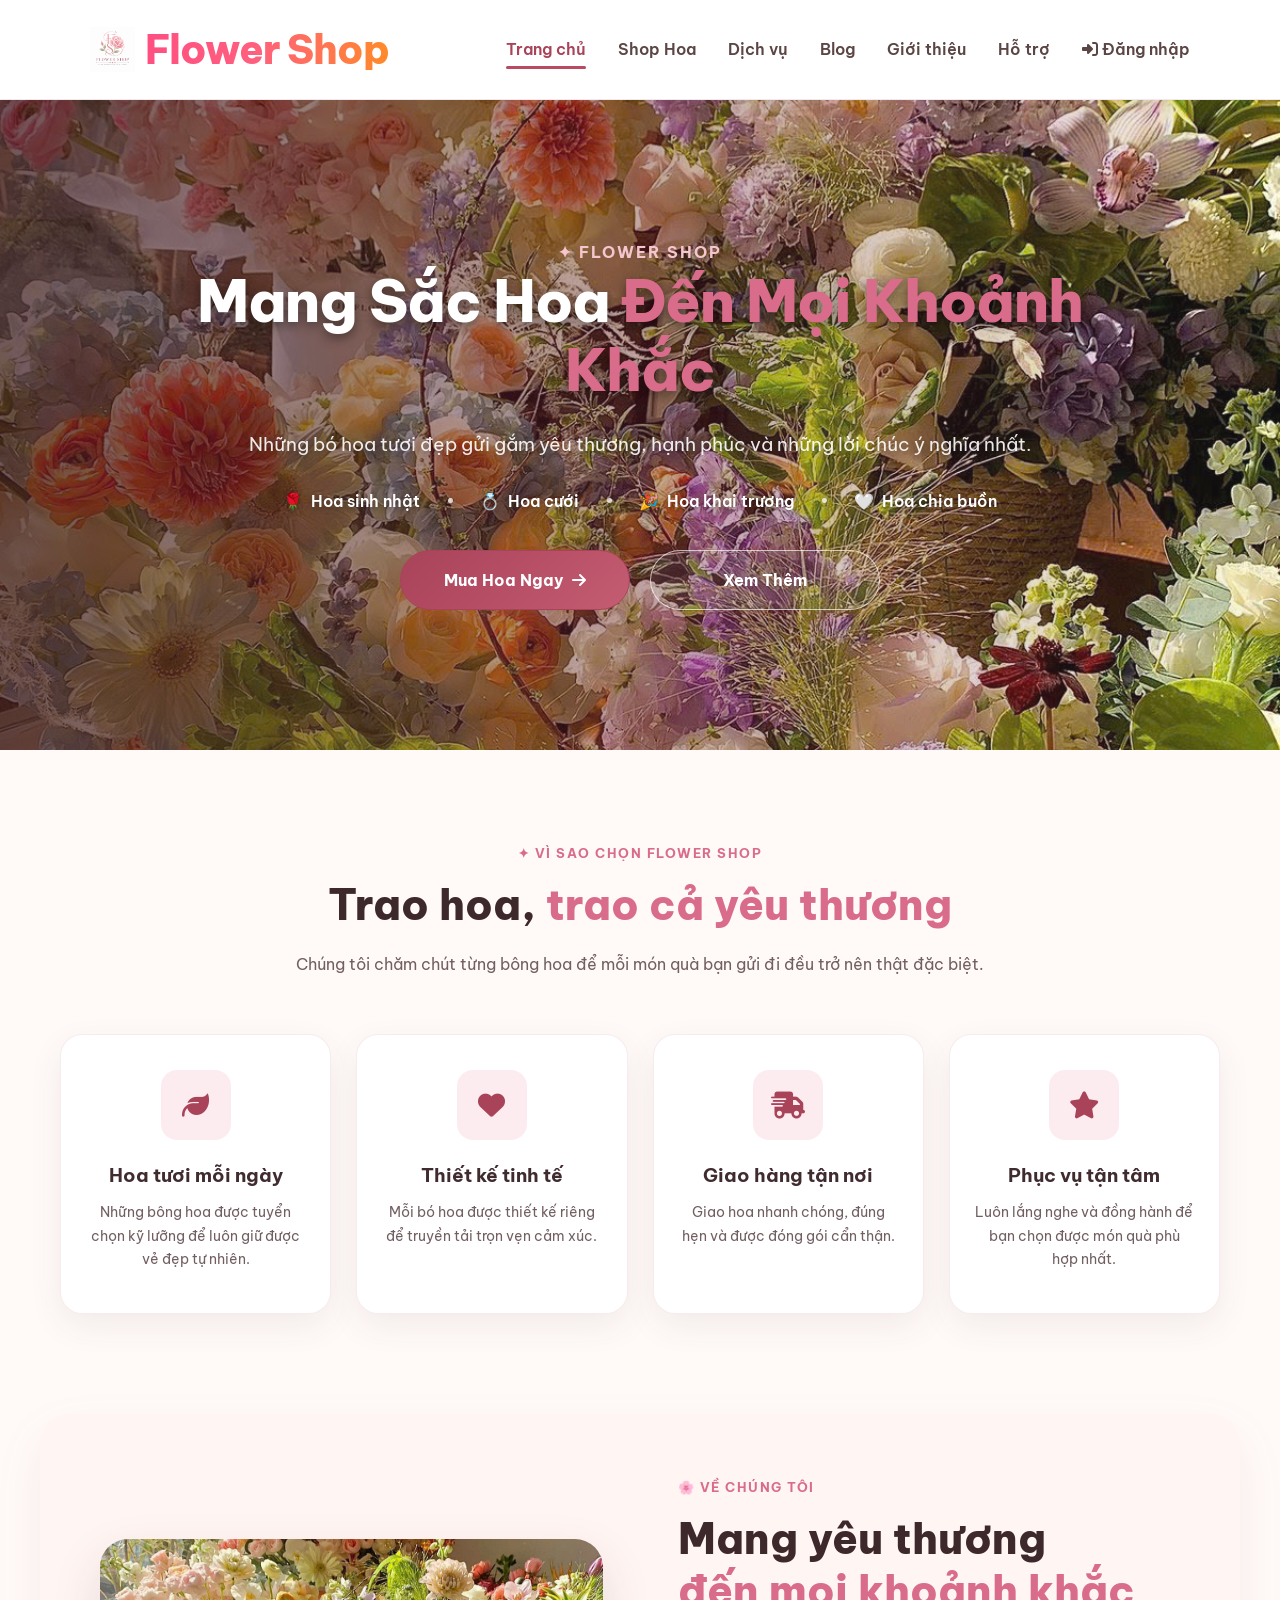
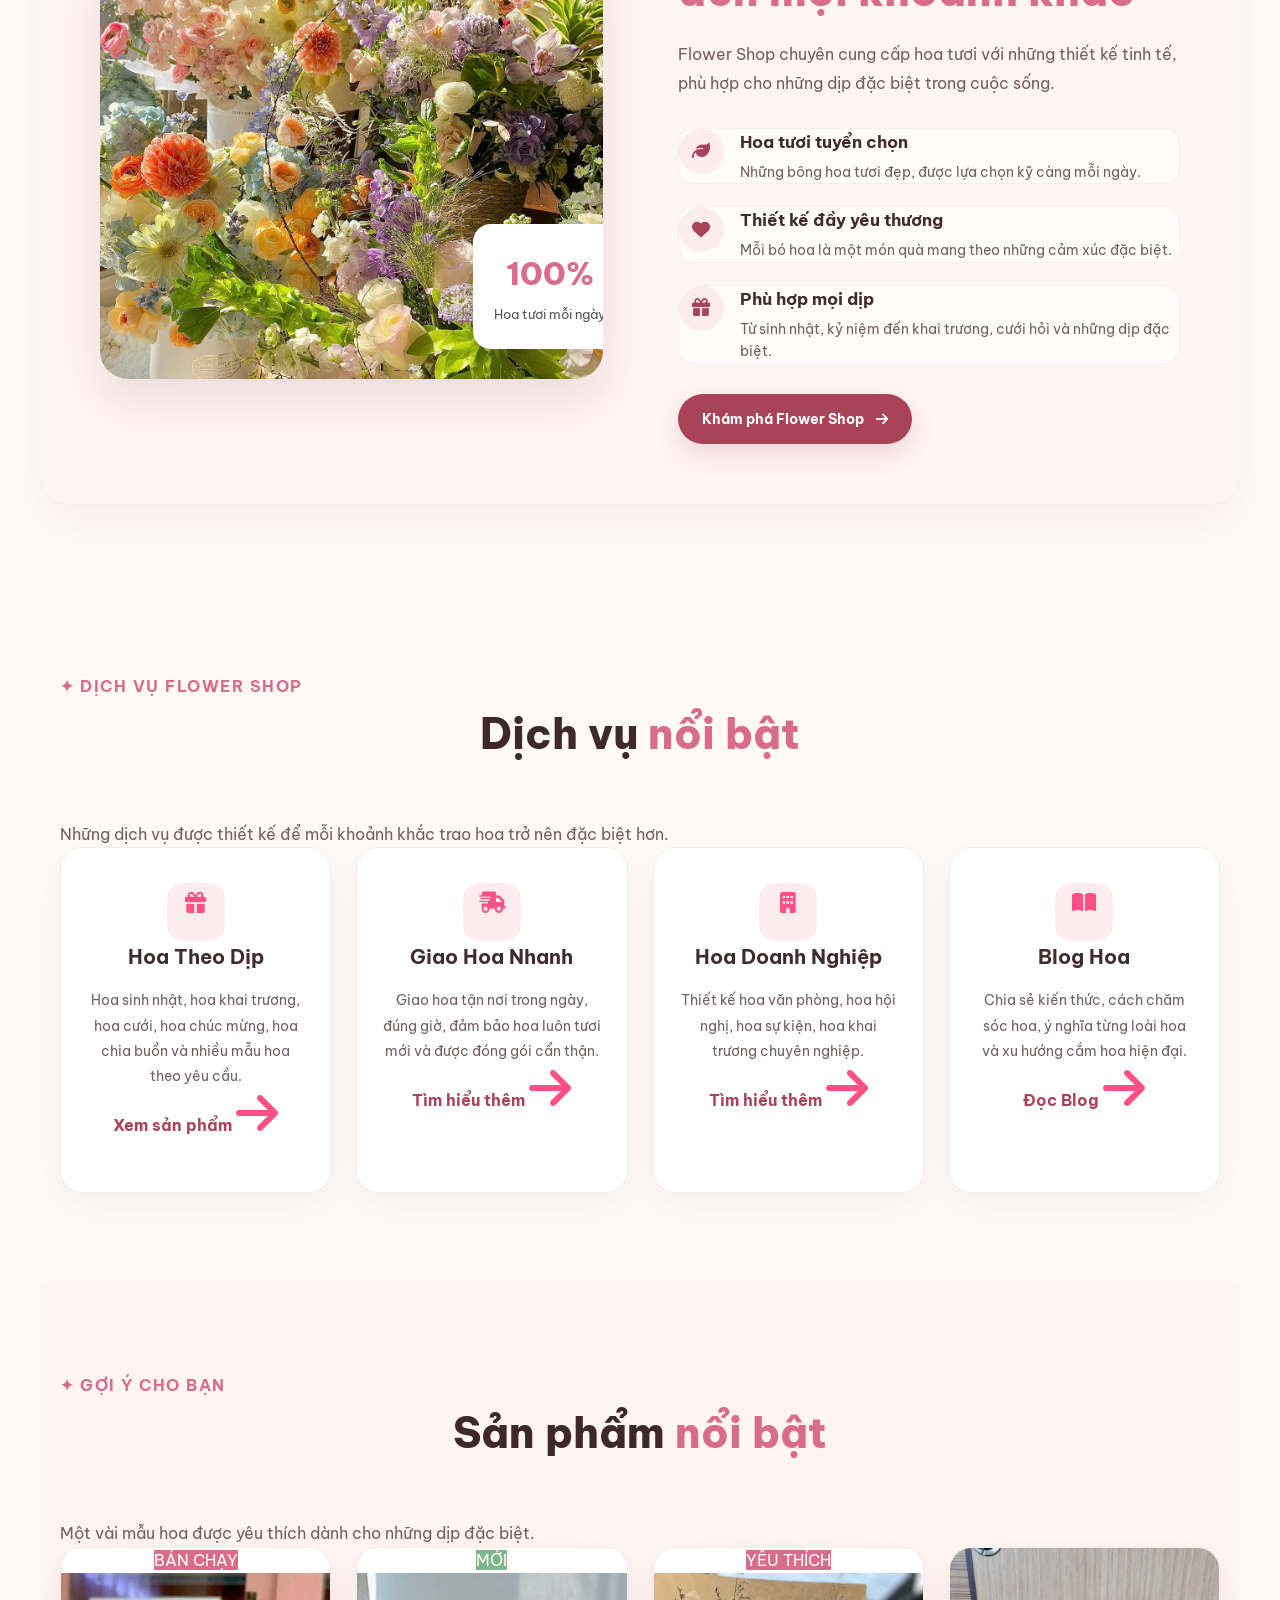
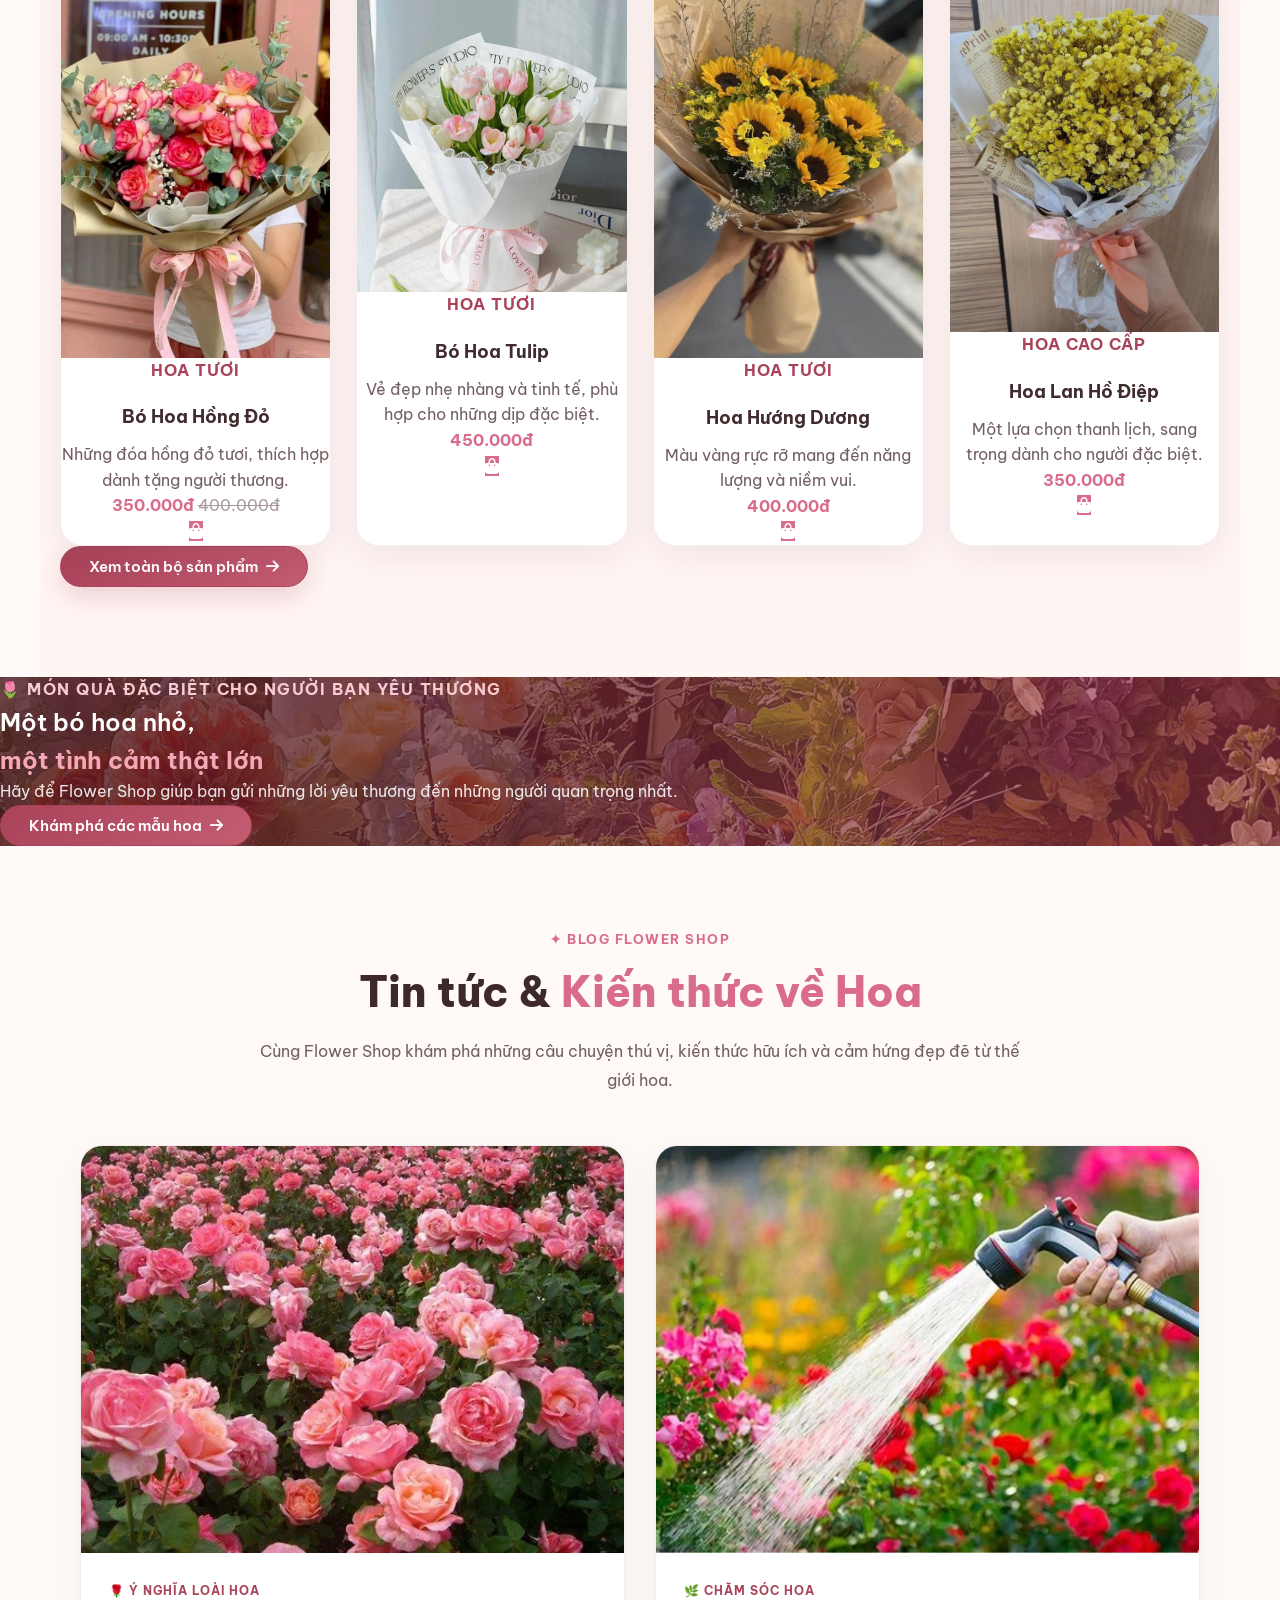
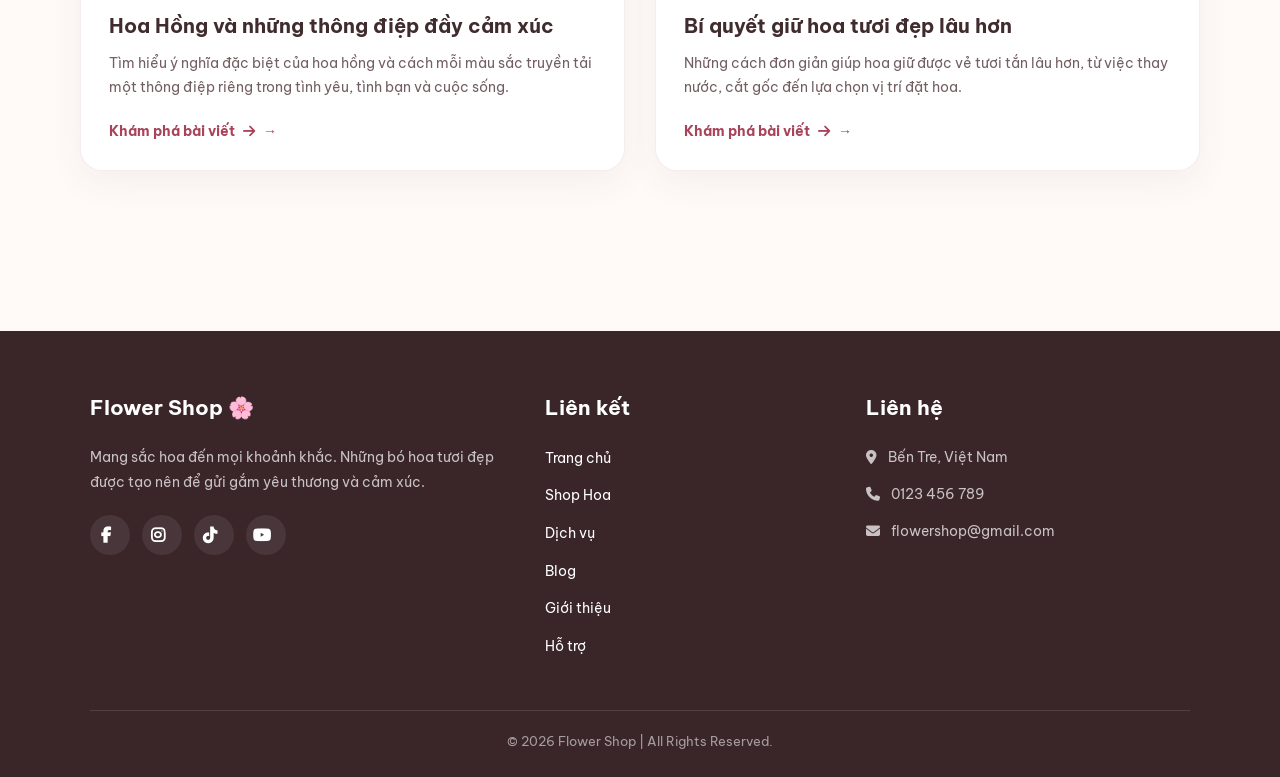
==== commit 87da33ea: "Update index.html" ====
--- a/index.html
+++ b/index.html
@@ -2,6 +2,7 @@
 <html lang="vi">
 
 <head>
+
     <meta charset="UTF-8">
     <meta name="viewport" content="width=device-width, initial-scale=1.0">
 
@@ -11,6 +12,7 @@
     >
 
     <title>Flower Shop | Mang Sắc Hoa Đến Mọi Khoảnh Khắc</title>
+
 
     <!-- =====================================================
          GOOGLE FONT - HỖ TRỢ TIẾNG VIỆT
@@ -29,6 +31,7 @@
         rel="stylesheet"
     >
 
+
     <!-- =====================================================
          FONT AWESOME
     ====================================================== -->
@@ -38,24 +41,35 @@
         href="https://cdnjs.cloudflare.com/ajax/libs/font-awesome/6.7.2/css/all.min.css"
     >
 
+
     <!-- =====================================================
          CSS CHÍNH
     ====================================================== -->
 
     <link rel="stylesheet" href="style.css">
 
+
     <!-- =====================================================
-         FIX RIÊNG CHO TRANG INDEX
+         FIX FONT + LOGO RIÊNG CHO TRANG CHỦ
+         
+         Không ảnh hưởng shop.html vì chỉ áp dụng cho
+         .home-page
     ====================================================== -->
 
     <style>
 
-        /* =====================================================
+        /* =========================
            FONT TIẾNG VIỆT
-        ====================================================== */
-
-        html,
-        body,
+        ========================= */
+
+        html {
+            font-family: "Be Vietnam Pro", sans-serif;
+        }
+
+        body.home-page {
+            font-family: "Be Vietnam Pro", sans-serif;
+        }
+
         .home-page,
         .home-page *,
         .home-page h1,
@@ -76,39 +90,84 @@
         }
 
 
-        /* =====================================================
-           FONT AWESOME
-        ====================================================== */
-
-        .home-page .fa,
-        .home-page .fas,
-        .home-page .far,
-        .home-page .fab,
-        .home-page .fa-solid,
-        .home-page .fa-regular,
-        .home-page .fa-brands {
-            font-family: "Font Awesome 6 Free";
-        }
-
-        .home-page .fa-brands,
-        .home-page .fab {
-            font-family: "Font Awesome 6 Brands";
-        }
-
-        .home-page .fa-regular,
-        .home-page .far {
-            font-weight: 400;
-        }
-
-        .home-page .fa-solid,
-        .home-page .fas {
-            font-weight: 900;
-        }
-
-
-        /* =====================================================
-           BIẾN MÀU - GIỮ TONE INDEX
-        ====================================================== */
+        /* =========================
+           TRÁNH LỖI ẢNH
+        ========================= */
+
+        .home-page img {
+            display: block;
+            max-width: 100%;
+        }
+
+
+        /* =========================
+           LOGO GỐC
+        ========================= */
+
+        .home-page header .logo {
+            display: flex;
+            align-items: center;
+            gap: 10px;
+            text-decoration: none;
+        }
+
+        .home-page header .logo img {
+            display: block;
+            width: auto;
+            height: 45px;
+            max-width: 60px;
+            object-fit: contain;
+        }
+
+        .home-page header .logo span {
+            display: inline-block;
+            white-space: nowrap;
+        }
+
+
+        /* =========================
+           ẢNH HERO
+        ========================= */
+
+        .home-page .hero {
+            overflow: hidden;
+        }
+
+
+        /* =========================
+           ẢNH SẢN PHẨM
+        ========================= */
+
+        .home-page .product-image {
+            overflow: hidden;
+        }
+
+        .home-page .product-image img {
+            width: 100%;
+            height: 100%;
+            object-fit: cover;
+        }
+
+
+        /* =========================
+           ẢNH BLOG
+        ========================= */
+
+        .home-page .news-image {
+            overflow: hidden;
+        }
+
+        .home-page .news-image img {
+            width: 100%;
+            height: 100%;
+            object-fit: cover;
+        }
+
+
+        /* =========================
+           ĐỒNG BỘ MÀU TRANG CHỦ
+           VỚI SHOP HOA
+        ========================= */
 
         .home-page {
             --flower-pink: #d96c8b;
@@ -119,68 +178,9 @@
         }
 
 
-        /* =====================================================
-           LOGO HEADER
-        ====================================================== */
-
-        .home-page header .logo {
-            display: flex;
-            align-items: center;
-            gap: 10px;
-            text-decoration: none;
-        }
-
-        .home-page header .logo img {
-            display: block;
-            width: auto;
-            height: 45px;
-            max-width: 60px;
-            object-fit: contain;
-        }
-
-        .home-page header .logo span {
-            display: inline-block;
-            white-space: nowrap;
-        }
-
-
-        /* =====================================================
-           ẢNH
-        ====================================================== */
-
-        .home-page img {
-            display: block;
-            max-width: 100%;
-        }
-
-        .home-page .hero {
-            overflow: hidden;
-        }
-
-        .home-page .product-image {
-            overflow: hidden;
-        }
-
-        .home-page .product-image img {
-            width: 100%;
-            height: 100%;
-            object-fit: cover;
-        }
-
-        .home-page .news-image {
-            overflow: hidden;
-        }
-
-        .home-page .news-image img {
-            width: 100%;
-            height: 100%;
-            object-fit: cover;
-        }
-
-
-        /* =====================================================
-           MÀU TIÊU ĐỀ
-        ====================================================== */
+        /* =========================
+           TIÊU ĐỀ CÓ ĐIỂM NHẤN
+        ========================= */
 
         .home-page .hero h1 span,
         .home-page .why-us h2 span,
@@ -192,22 +192,9 @@
         }
 
 
-        /* =====================================================
-           LABEL
-        ====================================================== */
-
-        .home-page .section-label,
-        .home-page .section-label *,
-        .home-page .why-us-label,
-        .home-page .about-label,
-        .home-page .news-label {
-            color: var(--flower-pink);
-        }
-
-
-        /* =====================================================
-           BUTTON
-        ====================================================== */
+        /* =========================
+           BUTTON ĐỒNG BỘ SHOP
+        ========================= */
 
         .home-page .btn {
             transition:
@@ -221,9 +208,9 @@
         }
 
 
-        /* =====================================================
-           PRODUCT CARD
-        ====================================================== */
+        /* =========================
+           CARD SẢN PHẨM
+        ========================= */
 
         .home-page .product-card {
             transition:
@@ -236,9 +223,9 @@
         }
 
 
-        /* =====================================================
-           SERVICE CARD
-        ====================================================== */
+        /* =========================
+           CARD DỊCH VỤ
+        ========================= */
 
         .home-page .box {
             transition:
@@ -251,9 +238,9 @@
         }
 
 
-        /* =====================================================
-           WHY US CARD
-        ====================================================== */
+        /* =========================
+           CARD WHY US
+        ========================= */
 
         .home-page .why-us-card {
             transition:
@@ -266,9 +253,9 @@
         }
 
 
-        /* =====================================================
-           BLOG CARD
-        ====================================================== */
+        /* =========================
+           CARD BLOG
+        ========================= */
 
         .home-page .news-card {
             transition:
@@ -281,18 +268,18 @@
         }
 
 
-        /* =====================================================
+        /* =========================
            ICON DỊCH VỤ
-        ====================================================== */
+        ========================= */
 
         .home-page .service-icon {
             color: var(--flower-pink);
         }
 
 
-        /* =====================================================
+        /* =========================
            PRODUCT BADGE
-        ====================================================== */
+        ========================= */
 
         .home-page .product-badge {
             background: var(--flower-pink);
@@ -303,18 +290,18 @@
         }
 
 
-        /* =====================================================
+        /* =========================
            GIÁ SẢN PHẨM
-        ====================================================== */
+        ========================= */
 
         .home-page .product-price strong {
             color: var(--flower-pink);
         }
 
 
-        /* =====================================================
-           NÚT MUA
-        ====================================================== */
+        /* =========================
+           NÚT MUA SẢN PHẨM
+        ========================= */
 
         .home-page .product-buy {
             background: var(--flower-pink);
@@ -326,18 +313,27 @@
         }
 
 
-        /* =====================================================
+        /* =========================
+           SECTION LABEL
+        ========================= */
+
+        .home-page .section-label {
+            color: var(--flower-pink);
+        }
+
+
+        /* =========================
            ABOUT BADGE
-        ====================================================== */
+        ========================= */
 
         .home-page .about-badge strong {
             color: var(--flower-pink);
         }
 
 
-        /* =====================================================
-           OVERFLOW
-        ====================================================== */
+        /* =========================
+           TRÁNH OVERFLOW
+        ========================= */
 
         .home-page .hero,
         .home-page .home-cta,
@@ -348,9 +344,9 @@
         }
 
 
-        /* =====================================================
+        /* =========================
            RESPONSIVE LOGO
-        ====================================================== */
+        ========================= */
 
         @media (max-width: 768px) {
 
@@ -373,39 +369,1176 @@
 <body class="home-page">
 
 
-    <!-- =====================================================
-         HEADER
-    ====================================================== -->
-
-    <header>
-
-        <!-- LOGO -->
-
-        <a href="index.html" class="logo">
-
-            <img
-                src="images/logo.png"
-                alt="Flower Shop Logo"
+<!-- =====================================================
+     HEADER
+===================================================== -->
+
+<header>
+
+    <!-- LOGO GỐC -->
+
+    <a href="index.html" class="logo">
+
+        <img
+            src="images/logo.png"
+            alt="Flower Shop Logo"
+        >
+
+        <span>
+            Flower Shop
+        </span>
+
+    </a>
+
+
+    <!-- MENU -->
+
+    <nav>
+
+        <ul>
+
+            <li>
+                <a
+                    href="index.html"
+                    class="active"
+                >
+                    Trang chủ
+                </a>
+            </li>
+
+
+            <li>
+                <a href="shop.html">
+                    Shop Hoa
+                </a>
+            </li>
+
+
+            <li>
+                <a href="dichvu.html">
+                    Dịch vụ
+                </a>
+            </li>
+
+
+            <li>
+                <a href="blog.html">
+                    Blog
+                </a>
+            </li>
+
+
+            <li>
+                <a href="gioithieu.html">
+                    Giới thiệu
+                </a>
+            </li>
+
+
+            <li>
+                <a href="hotro.html">
+                    Hỗ trợ
+                </a>
+            </li>
+
+            <!-- ĐĂNG NHẬP -->
+            <li>
+                <a href="dangnhap.html">
+                    <i class="fa-solid fa-right-to-bracket"></i>
+                    Đăng nhập
+                </a>
+            </li>
+
+        </ul>
+
+    </nav>
+
+</header>
+
+
+
+<!-- =====================================================
+     HERO BANNER
+===================================================== -->
+
+<section class="hero">
+
+    <div class="hero-overlay"></div>
+
+
+    <div class="hero-content">
+
+        <span class="hero-label">
+            ✦ FLOWER SHOP
+        </span>
+
+
+        <h1>
+            Mang Sắc Hoa
+            <span>Đến Mọi Khoảnh Khắc</span>
+        </h1>
+
+
+        <div class="hero-description">
+
+            <p class="hero-intro">
+
+                Những bó hoa tươi đẹp gửi gắm yêu thương,
+                hạnh phúc và những lời chúc ý nghĩa nhất.
+
+            </p>
+
+
+            <div class="hero-categories">
+
+                <span>
+                    🌹
+                    <strong>Hoa sinh nhật</strong>
+                </span>
+
+
+                <span>
+                    💍
+                    <strong>Hoa cưới</strong>
+                </span>
+
+
+                <span>
+                    🎉
+                    <strong>Hoa khai trương</strong>
+                </span>
+
+
+                <span>
+                    🤍
+                    <strong>Hoa chia buồn</strong>
+                </span>
+
+            </div>
+
+        </div>
+
+
+        <div class="hero-btn">
+
+            <a
+                href="shop.html"
+                class="btn"
             >
+                Mua Hoa Ngay
+                <i class="fa-solid fa-arrow-right"></i>
+            </a>
+
+
+            <a
+                href="gioithieu.html"
+                class="btn btn-outline"
+            >
+                Xem Thêm
+            </a>
+
+        </div>
+
+    </div>
+
+</section>
+
+
+
+<!-- =====================================================
+     WHY US
+===================================================== -->
+
+<section class="why-us">
+
+    <div class="why-us-header">
+
+        <span class="why-us-label section-label">
+            ✦ VÌ SAO CHỌN FLOWER SHOP
+        </span>
+
+
+        <h2>
+            Trao hoa,
+            <span>trao cả yêu thương</span>
+        </h2>
+
+
+        <p>
+
+            Chúng tôi chăm chút từng bông hoa
+            để mỗi món quà bạn gửi đi
+            đều trở nên thật đặc biệt.
+
+        </p>
+
+    </div>
+
+
+    <div class="why-us-grid">
+
+
+        <div class="why-us-card">
+
+            <div class="why-us-icon">
+                <i class="fa-solid fa-leaf"></i>
+            </div>
+
+            <h3>
+                Hoa tươi mỗi ngày
+            </h3>
+
+            <p>
+                Những bông hoa được tuyển chọn kỹ lưỡng
+                để luôn giữ được vẻ đẹp tự nhiên.
+            </p>
+
+        </div>
+
+
+        <div class="why-us-card">
+
+            <div class="why-us-icon">
+                <i class="fa-solid fa-heart"></i>
+            </div>
+
+            <h3>
+                Thiết kế tinh tế
+            </h3>
+
+            <p>
+                Mỗi bó hoa được thiết kế riêng
+                để truyền tải trọn vẹn cảm xúc.
+            </p>
+
+        </div>
+
+
+        <div class="why-us-card">
+
+            <div class="why-us-icon">
+                <i class="fa-solid fa-truck-fast"></i>
+            </div>
+
+            <h3>
+                Giao hàng tận nơi
+            </h3>
+
+            <p>
+                Giao hoa nhanh chóng, đúng hẹn
+                và được đóng gói cẩn thận.
+            </p>
+
+        </div>
+
+
+        <div class="why-us-card">
+
+            <div class="why-us-icon">
+                <i class="fa-solid fa-star"></i>
+            </div>
+
+            <h3>
+                Phục vụ tận tâm
+            </h3>
+
+            <p>
+                Luôn lắng nghe và đồng hành
+                để bạn chọn được món quà phù hợp nhất.
+            </p>
+
+        </div>
+
+
+    </div>
+
+</section>
+
+
+
+<!-- =====================================================
+     GIỚI THIỆU
+===================================================== -->
+
+<section class="about-home">
+
+
+    <div class="about-image">
+
+        <img
+            src="images/about.jpg"
+            alt="Không gian Flower Shop"
+        >
+
+
+        <div class="about-badge">
+
+            <strong>
+                100%
+            </strong>
 
             <span>
-                Flower Shop
+                Hoa tươi mỗi ngày
             </span>
 
+        </div>
+
+    </div>
+
+
+
+    <div class="about-text">
+
+        <span class="about-label section-label">
+            🌸 VỀ CHÚNG TÔI
+        </span>
+
+
+        <h2>
+
+            Mang yêu thương<br>
+            <span>đến mọi khoảnh khắc</span>
+
+        </h2>
+
+
+        <p class="about-intro">
+
+            Flower Shop chuyên cung cấp hoa tươi
+            với những thiết kế tinh tế, phù hợp
+            cho những dịp đặc biệt trong cuộc sống.
+
+        </p>
+
+
+        <div class="about-features">
+
+
+            <div class="about-feature">
+
+                <i class="fa-solid fa-leaf"></i>
+
+                <div>
+
+                    <h3>
+                        Hoa tươi tuyển chọn
+                    </h3>
+
+                    <p>
+                        Những bông hoa tươi đẹp,
+                        được lựa chọn kỹ càng mỗi ngày.
+                    </p>
+
+                </div>
+
+            </div>
+
+
+
+            <div class="about-feature">
+
+                <i class="fa-solid fa-heart"></i>
+
+                <div>
+
+                    <h3>
+                        Thiết kế đầy yêu thương
+                    </h3>
+
+                    <p>
+                        Mỗi bó hoa là một món quà
+                        mang theo những cảm xúc đặc biệt.
+                    </p>
+
+                </div>
+
+            </div>
+
+
+
+            <div class="about-feature">
+
+                <i class="fa-solid fa-gift"></i>
+
+                <div>
+
+                    <h3>
+                        Phù hợp mọi dịp
+                    </h3>
+
+                    <p>
+                        Từ sinh nhật, kỷ niệm đến khai trương,
+                        cưới hỏi và những dịp đặc biệt.
+                    </p>
+
+                </div>
+
+            </div>
+
+
+        </div>
+
+
+        <a
+            href="gioithieu.html"
+            class="about-btn"
+        >
+
+            Khám phá Flower Shop
+
+            <i class="fa-solid fa-arrow-right"></i>
+
         </a>
 
-
-        <!-- MENU -->
-
-        <nav>
+    </div>
+
+</section>
+
+
+
+<!-- =====================================================
+     DỊCH VỤ NỔI BẬT
+===================================================== -->
+
+<section class="service">
+
+
+    <div class="section-heading">
+
+        <span class="section-label">
+            ✦ DỊCH VỤ FLOWER SHOP
+        </span>
+
+
+        <h2>
+            Dịch vụ
+            <span>nổi bật</span>
+        </h2>
+
+
+        <p>
+            Những dịch vụ được thiết kế
+            để mỗi khoảnh khắc trao hoa trở nên đặc biệt hơn.
+        </p>
+
+    </div>
+
+
+    <div class="card">
+
+
+        <div class="box">
+
+            <div class="service-icon">
+                <i class="fa-solid fa-gift"></i>
+            </div>
+
+            <h3>
+                Hoa Theo Dịp
+            </h3>
+
+            <p>
+                Hoa sinh nhật, hoa khai trương,
+                hoa cưới, hoa chúc mừng,
+                hoa chia buồn và nhiều mẫu hoa theo yêu cầu.
+            </p>
+
+            <a href="shop.html">
+                Xem sản phẩm
+                <i class="fa-solid fa-arrow-right"></i>
+            </a>
+
+        </div>
+
+
+
+        <div class="box">
+
+            <div class="service-icon">
+                <i class="fa-solid fa-truck-fast"></i>
+            </div>
+
+            <h3>
+                Giao Hoa Nhanh
+            </h3>
+
+            <p>
+                Giao hoa tận nơi trong ngày,
+                đúng giờ, đảm bảo hoa luôn tươi mới
+                và được đóng gói cẩn thận.
+            </p>
+
+            <a href="dichvu.html">
+                Tìm hiểu thêm
+                <i class="fa-solid fa-arrow-right"></i>
+            </a>
+
+        </div>
+
+
+
+        <div class="box">
+
+            <div class="service-icon">
+                <i class="fa-solid fa-building"></i>
+            </div>
+
+            <h3>
+                Hoa Doanh Nghiệp
+            </h3>
+
+            <p>
+                Thiết kế hoa văn phòng,
+                hoa hội nghị,
+                hoa sự kiện,
+                hoa khai trương chuyên nghiệp.
+            </p>
+
+            <a href="dichvu.html">
+                Tìm hiểu thêm
+                <i class="fa-solid fa-arrow-right"></i>
+            </a>
+
+        </div>
+
+
+
+        <div class="box">
+
+            <div class="service-icon">
+                <i class="fa-solid fa-book-open"></i>
+            </div>
+
+            <h3>
+                Blog Hoa
+            </h3>
+
+            <p>
+                Chia sẻ kiến thức,
+                cách chăm sóc hoa,
+                ý nghĩa từng loài hoa
+                và xu hướng cắm hoa hiện đại.
+            </p>
+
+            <a href="blog.html">
+                Đọc Blog
+                <i class="fa-solid fa-arrow-right"></i>
+            </a>
+
+        </div>
+
+
+    </div>
+
+</section>
+
+
+
+<!-- =====================================================
+     SẢN PHẨM NỔI BẬT
+===================================================== -->
+
+<section class="featured">
+
+
+    <div class="section-heading">
+
+        <span class="section-label">
+            ✦ GỢI Ý CHO BẠN
+        </span>
+
+
+        <h2>
+            Sản phẩm
+            <span>nổi bật</span>
+        </h2>
+
+
+        <p>
+            Một vài mẫu hoa được yêu thích
+            dành cho những dịp đặc biệt.
+        </p>
+
+    </div>
+
+
+    <div class="products">
+
+
+        <!-- PRODUCT 1 -->
+
+        <div class="product-card">
+
+            <div class="product-image">
+
+                <span class="product-badge">
+                    BÁN CHẠY
+                </span>
+
+                <img
+                    src="images/rose.jpg"
+                    alt="Bó Hoa Hồng Đỏ"
+                >
+
+                <div class="product-actions">
+
+                    <button aria-label="Yêu thích">
+                        <i class="fa-regular fa-heart"></i>
+                    </button>
+
+                    <button aria-label="Xem sản phẩm">
+                        <i class="fa-regular fa-eye"></i>
+                    </button>
+
+                </div>
+
+            </div>
+
+
+            <div class="product-info">
+
+                <span class="product-type">
+                    HOA TƯƠI
+                </span>
+
+                <h3>
+                    Bó Hoa Hồng Đỏ
+                </h3>
+
+                <p>
+                    Những đóa hồng đỏ tươi,
+                    thích hợp dành tặng người thương.
+                </p>
+
+
+                <div class="product-bottom">
+
+                    <div class="product-price">
+
+                        <strong>
+                            350.000đ
+                        </strong>
+
+                        <del>
+                            400.000đ
+                        </del>
+
+                    </div>
+
+
+                    <a
+                        href="shop.html"
+                        class="product-buy"
+                        aria-label="Mua sản phẩm"
+                    >
+                        <i class="fa-solid fa-bag-shopping"></i>
+                    </a>
+
+                </div>
+
+            </div>
+
+        </div>
+
+
+
+        <!-- PRODUCT 2 -->
+
+        <div class="product-card">
+
+            <div class="product-image">
+
+                <span class="product-badge new">
+                    MỚI
+                </span>
+
+                <img
+                    src="images/tulip.jpg"
+                    alt="Bó Hoa Tulip"
+                >
+
+                <div class="product-actions">
+
+                    <button aria-label="Yêu thích">
+                        <i class="fa-regular fa-heart"></i>
+                    </button>
+
+                    <button aria-label="Xem sản phẩm">
+                        <i class="fa-regular fa-eye"></i>
+                    </button>
+
+                </div>
+
+            </div>
+
+
+            <div class="product-info">
+
+                <span class="product-type">
+                    HOA TƯƠI
+                </span>
+
+                <h3>
+                    Bó Hoa Tulip
+                </h3>
+
+                <p>
+                    Vẻ đẹp nhẹ nhàng và tinh tế,
+                    phù hợp cho những dịp đặc biệt.
+                </p>
+
+
+                <div class="product-bottom">
+
+                    <div class="product-price">
+
+                        <strong>
+                            450.000đ
+                        </strong>
+
+                    </div>
+
+
+                    <a
+                        href="shop.html"
+                        class="product-buy"
+                        aria-label="Mua sản phẩm"
+                    >
+                        <i class="fa-solid fa-bag-shopping"></i>
+                    </a>
+
+                </div>
+
+            </div>
+
+        </div>
+
+
+
+        <!-- PRODUCT 3 -->
+
+        <div class="product-card">
+
+            <div class="product-image">
+
+                <span class="product-badge">
+                    YÊU THÍCH
+                </span>
+
+                <img
+                    src="images/sunflower.jpg"
+                    alt="Hoa Hướng Dương"
+                >
+
+                <div class="product-actions">
+
+                    <button aria-label="Yêu thích">
+                        <i class="fa-regular fa-heart"></i>
+                    </button>
+
+                    <button aria-label="Xem sản phẩm">
+                        <i class="fa-regular fa-eye"></i>
+                    </button>
+
+                </div>
+
+            </div>
+
+
+            <div class="product-info">
+
+                <span class="product-type">
+                    HOA TƯƠI
+                </span>
+
+                <h3>
+                    Hoa Hướng Dương
+                </h3>
+
+                <p>
+                    Màu vàng rực rỡ mang đến
+                    năng lượng và niềm vui.
+                </p>
+
+
+                <div class="product-bottom">
+
+                    <div class="product-price">
+
+                        <strong>
+                            400.000đ
+                        </strong>
+
+                    </div>
+
+
+                    <a
+                        href="shop.html"
+                        class="product-buy"
+                        aria-label="Mua sản phẩm"
+                    >
+                        <i class="fa-solid fa-bag-shopping"></i>
+                    </a>
+
+                </div>
+
+            </div>
+
+        </div>
+
+
+
+        <!-- PRODUCT 4 -->
+
+        <div class="product-card">
+
+            <div class="product-image">
+
+                <img
+                    src="images/orchid.jpg"
+                    alt="Hoa Lan Hồ Điệp"
+                >
+
+                <div class="product-actions">
+
+                    <button aria-label="Yêu thích">
+                        <i class="fa-regular fa-heart"></i>
+                    </button>
+
+                    <button aria-label="Xem sản phẩm">
+                        <i class="fa-regular fa-eye"></i>
+                    </button>
+
+                </div>
+
+            </div>
+
+
+            <div class="product-info">
+
+                <span class="product-type">
+                    HOA CAO CẤP
+                </span>
+
+                <h3>
+                    Hoa Lan Hồ Điệp
+                </h3>
+
+                <p>
+                    Một lựa chọn thanh lịch,
+                    sang trọng dành cho người đặc biệt.
+                </p>
+
+
+                <div class="product-bottom">
+
+                    <div class="product-price">
+
+                        <strong>
+                            350.000đ
+                        </strong>
+
+                    </div>
+
+
+                    <a
+                        href="shop.html"
+                        class="product-buy"
+                        aria-label="Mua sản phẩm"
+                    >
+                        <i class="fa-solid fa-bag-shopping"></i>
+                    </a>
+
+                </div>
+
+            </div>
+
+        </div>
+
+
+    </div>
+
+
+    <div class="featured-more">
+
+        <a
+            href="shop.html"
+            class="btn"
+        >
+            Xem toàn bộ sản phẩm
+            <i class="fa-solid fa-arrow-right"></i>
+        </a>
+
+    </div>
+
+</section>
+
+
+
+<!-- =====================================================
+     CTA
+===================================================== -->
+
+<section class="home-cta">
+
+    <div class="home-cta-overlay"></div>
+
+
+    <div class="home-cta-content">
+
+        <span>
+            🌷 MÓN QUÀ ĐẶC BIỆT CHO NGƯỜI BẠN YÊU THƯƠNG
+        </span>
+
+
+        <h2>
+
+            Một bó hoa nhỏ,<br>
+
+            <strong>
+                một tình cảm thật lớn
+            </strong>
+
+        </h2>
+
+
+        <p>
+
+            Hãy để Flower Shop giúp bạn gửi những lời yêu thương
+            đến những người quan trọng nhất.
+
+        </p>
+
+
+        <a
+            href="shop.html"
+            class="btn"
+        >
+            Khám phá các mẫu hoa
+            <i class="fa-solid fa-arrow-right"></i>
+        </a>
+
+    </div>
+
+</section>
+
+
+
+<!-- =====================================================
+     BLOG / TIN TỨC
+===================================================== -->
+
+<section class="news">
+
+
+    <div class="news-header">
+
+        <span class="news-label section-label">
+            ✦ BLOG FLOWER SHOP
+        </span>
+
+
+        <h2>
+
+            Tin tức &
+
+            <span>
+                Kiến thức về Hoa
+            </span>
+
+        </h2>
+
+
+        <p>
+
+            Cùng Flower Shop khám phá những câu chuyện thú vị,
+            kiến thức hữu ích và cảm hứng đẹp đẽ từ thế giới hoa.
+
+        </p>
+
+    </div>
+
+
+    <div class="news-box">
+
+
+        <!-- BLOG 1 -->
+
+        <article class="news-card">
+
+            <div class="news-image">
+
+                <img
+                    src="images/blog1.jpg"
+                    alt="Ý nghĩa các màu hoa hồng"
+                >
+
+            </div>
+
+
+            <div class="news-card-content">
+
+                <span class="news-category">
+                    🌹 Ý NGHĨA LOÀI HOA
+                </span>
+
+
+                <h3>
+                    Hoa Hồng và những thông điệp đầy cảm xúc
+                </h3>
+
+
+                <p>
+                    Tìm hiểu ý nghĩa đặc biệt của hoa hồng
+                    và cách mỗi màu sắc truyền tải một thông điệp
+                    riêng trong tình yêu, tình bạn và cuộc sống.
+                </p>
+
+
+                <a
+                    href="blog.html"
+                    class="btn2"
+                >
+                    Khám phá bài viết
+                    <i class="fa-solid fa-arrow-right"></i>
+                </a>
+
+            </div>
+
+        </article>
+
+
+
+        <!-- BLOG 2 -->
+
+        <article class="news-card">
+
+            <div class="news-image">
+
+                <img
+                    src="images/blog2.jpg"
+                    alt="Cách chăm sóc hoa tươi"
+                >
+
+            </div>
+
+
+            <div class="news-card-content">
+
+                <span class="news-category">
+                    🌿 CHĂM SÓC HOA
+                </span>
+
+
+                <h3>
+                    Bí quyết giữ hoa tươi đẹp lâu hơn
+                </h3>
+
+
+                <p>
+                    Những cách đơn giản giúp hoa giữ được
+                    vẻ tươi tắn lâu hơn, từ việc thay nước,
+                    cắt gốc đến lựa chọn vị trí đặt hoa.
+                </p>
+
+
+                <a
+                    href="blog.html"
+                    class="btn2"
+                >
+                    Khám phá bài viết
+                    <i class="fa-solid fa-arrow-right"></i>
+                </a>
+
+            </div>
+
+        </article>
+
+
+    </div>
+
+</section>
+
+
+
+<!-- =====================================================
+     FOOTER
+===================================================== -->
+
+<footer>
+
+
+    <div class="footer-content">
+
+
+        <!-- THÔNG TIN -->
+
+        <div class="footer-box">
+
+            <h3>
+                Flower Shop 🌸
+            </h3>
+
+
+            <p>
+                Mang sắc hoa đến mọi khoảnh khắc.
+                Những bó hoa tươi đẹp được tạo nên
+                để gửi gắm yêu thương và cảm xúc.
+            </p>
+
+
+            <div class="social">
+
+                <a
+                    href="#"
+                    aria-label="Facebook"
+                >
+                    <i class="fab fa-facebook-f"></i>
+                </a>
+
+
+                <a
+                    href="#"
+                    aria-label="Instagram"
+                >
+                    <i class="fab fa-instagram"></i>
+                </a>
+
+
+                <a
+                    href="#"
+                    aria-label="TikTok"
+                >
+                    <i class="fab fa-tiktok"></i>
+                </a>
+
+
+                <a
+                    href="#"
+                    aria-label="YouTube"
+                >
+                    <i class="fab fa-youtube"></i>
+                </a>
+
+            </div>
+
+        </div>
+
+
+
+        <!-- LIÊN KẾT -->
+
+        <div class="footer-box">
+
+            <h3>
+                Liên kết
+            </h3>
+
 
             <ul>
 
                 <li>
-                    <a
-                        href="index.html"
-                        class="active"
-                    >
+                    <a href="index.html">
                         Trang chủ
                     </a>
                 </li>
@@ -442,1094 +1575,58 @@
 
             </ul>
 
-        </nav>
-
-    </header>
-
-
-
-    <!-- =====================================================
-         HERO
-    ====================================================== -->
-
-    <section class="hero">
-
-        <div class="hero-overlay"></div>
-
-        <div class="hero-content">
-
-            <span class="hero-label">
-                ✦ FLOWER SHOP
-            </span>
-
-            <h1>
-                Mang Sắc Hoa
-                <span>Đến Mọi Khoảnh Khắc</span>
-            </h1>
-
-            <div class="hero-description">
-
-                <p class="hero-intro">
-                    Những bó hoa tươi đẹp gửi gắm yêu thương,
-                    hạnh phúc và những lời chúc ý nghĩa nhất.
-                </p>
-
-                <div class="hero-categories">
-
-                    <span>
-                        🌹
-                        <strong>Hoa sinh nhật</strong>
-                    </span>
-
-                    <span>
-                        💍
-                        <strong>Hoa cưới</strong>
-                    </span>
-
-                    <span>
-                        🎉
-                        <strong>Hoa khai trương</strong>
-                    </span>
-
-                    <span>
-                        🤍
-                        <strong>Hoa chia buồn</strong>
-                    </span>
-
-                </div>
-
-            </div>
-
-
-            <div class="hero-btn">
-
-                <a
-                    href="shop.html"
-                    class="btn"
-                >
-                    Mua Hoa Ngay
-                    <i class="fa-solid fa-arrow-right"></i>
-                </a>
-
-                <a
-                    href="gioithieu.html"
-                    class="btn btn-outline"
-                >
-                    Xem Thêm
-                </a>
-
-            </div>
-
-        </div>
-
-    </section>
-
-
-
-    <!-- =====================================================
-         WHY US
-    ====================================================== -->
-
-    <section class="why-us">
-
-        <div class="why-us-header">
-
-            <span class="why-us-label section-label">
-                ✦ VÌ SAO CHỌN FLOWER SHOP
-            </span>
-
-            <h2>
-                Trao hoa,
-                <span>trao cả yêu thương</span>
-            </h2>
+        </div>
+
+
+
+        <!-- LIÊN HỆ -->
+
+        <div class="footer-box">
+
+            <h3>
+                Liên hệ
+            </h3>
+
 
             <p>
-                Chúng tôi chăm chút từng bông hoa
-                để mỗi món quà bạn gửi đi
-                đều trở nên thật đặc biệt.
+
+                <i class="fa-solid fa-location-dot"></i>
+                Bến Tre, Việt Nam
+
             </p>
 
-        </div>
-
-
-        <div class="why-us-grid">
-
-            <div class="why-us-card">
-
-                <div class="why-us-icon">
-                    <i class="fa-solid fa-leaf"></i>
-                </div>
-
-                <h3>
-                    Hoa tươi mỗi ngày
-                </h3>
-
-                <p>
-                    Những bông hoa được tuyển chọn kỹ lưỡng
-                    để luôn giữ được vẻ đẹp tự nhiên.
-                </p>
-
-            </div>
-
-
-            <div class="why-us-card">
-
-                <div class="why-us-icon">
-                    <i class="fa-solid fa-heart"></i>
-                </div>
-
-                <h3>
-                    Thiết kế tinh tế
-                </h3>
-
-                <p>
-                    Mỗi bó hoa được thiết kế riêng
-                    để truyền tải trọn vẹn cảm xúc.
-                </p>
-
-            </div>
-
-
-            <div class="why-us-card">
-
-                <div class="why-us-icon">
-                    <i class="fa-solid fa-truck-fast"></i>
-                </div>
-
-                <h3>
-                    Giao hàng tận nơi
-                </h3>
-
-                <p>
-                    Giao hoa nhanh chóng, đúng hẹn
-                    và được đóng gói cẩn thận.
-                </p>
-
-            </div>
-
-
-            <div class="why-us-card">
-
-                <div class="why-us-icon">
-                    <i class="fa-solid fa-star"></i>
-                </div>
-
-                <h3>
-                    Phục vụ tận tâm
-                </h3>
-
-                <p>
-                    Luôn lắng nghe và đồng hành
-                    để bạn chọn được món quà phù hợp nhất.
-                </p>
-
-            </div>
-
-        </div>
-
-    </section>
-
-
-
-    <!-- =====================================================
-         GIỚI THIỆU
-    ====================================================== -->
-
-    <section class="about-home">
-
-        <div class="about-image">
-
-            <img
-                src="images/about.jpg"
-                alt="Không gian Flower Shop"
-            >
-
-            <div class="about-badge">
-
-                <strong>
-                    100%
-                </strong>
-
-                <span>
-                    Hoa tươi mỗi ngày
-                </span>
-
-            </div>
-
-        </div>
-
-
-        <div class="about-text">
-
-            <span class="about-label section-label">
-                🌸 VỀ CHÚNG TÔI
-            </span>
-
-            <h2>
-                Mang yêu thương<br>
-                <span>đến mọi khoảnh khắc</span>
-            </h2>
-
-            <p class="about-intro">
-                Flower Shop chuyên cung cấp hoa tươi
-                với những thiết kế tinh tế, phù hợp
-                cho những dịp đặc biệt trong cuộc sống.
+
+            <p>
+
+                <i class="fa-solid fa-phone"></i>
+                0123 456 789
+
             </p>
 
 
-            <div class="about-features">
-
-                <div class="about-feature">
-
-                    <i class="fa-solid fa-leaf"></i>
-
-                    <div>
-
-                        <h3>
-                            Hoa tươi tuyển chọn
-                        </h3>
-
-                        <p>
-                            Những bông hoa tươi đẹp,
-                            được lựa chọn kỹ càng mỗi ngày.
-                        </p>
-
-                    </div>
-
-                </div>
-
-
-                <div class="about-feature">
-
-                    <i class="fa-solid fa-heart"></i>
-
-                    <div>
-
-                        <h3>
-                            Thiết kế đầy yêu thương
-                        </h3>
-
-                        <p>
-                            Mỗi bó hoa là một món quà
-                            mang theo những cảm xúc đặc biệt.
-                        </p>
-
-                    </div>
-
-                </div>
-
-
-                <div class="about-feature">
-
-                    <i class="fa-solid fa-gift"></i>
-
-                    <div>
-
-                        <h3>
-                            Phù hợp mọi dịp
-                        </h3>
-
-                        <p>
-                            Từ sinh nhật, kỷ niệm đến khai trương,
-                            cưới hỏi và những dịp đặc biệt.
-                        </p>
-
-                    </div>
-
-                </div>
-
-            </div>
-
-
-            <a
-                href="gioithieu.html"
-                class="about-btn"
-            >
-                Khám phá Flower Shop
-                <i class="fa-solid fa-arrow-right"></i>
-            </a>
-
-        </div>
-
-    </section>
-
-
-
-    <!-- =====================================================
-         DỊCH VỤ NỔI BẬT
-    ====================================================== -->
-
-    <section class="service">
-
-        <div class="section-heading">
-
-            <span class="section-label">
-                ✦ DỊCH VỤ FLOWER SHOP
-            </span>
-
-            <h2>
-                Dịch vụ
-                <span>nổi bật</span>
-            </h2>
-
             <p>
-                Những dịch vụ được thiết kế
-                để mỗi khoảnh khắc trao hoa trở nên đặc biệt hơn.
+
+                <i class="fa-solid fa-envelope"></i>
+                flowershop@gmail.com
+
             </p>
 
         </div>
 
 
-        <div class="card">
-
-            <div class="box">
-
-                <div class="service-icon">
-                    <i class="fa-solid fa-gift"></i>
-                </div>
-
-                <h3>
-                    Hoa Theo Dịp
-                </h3>
-
-                <p>
-                    Hoa sinh nhật, hoa khai trương,
-                    hoa cưới, hoa chúc mừng,
-                    hoa chia buồn và nhiều mẫu hoa theo yêu cầu.
-                </p>
-
-                <a href="shop.html">
-                    Xem sản phẩm
-                    <i class="fa-solid fa-arrow-right"></i>
-                </a>
-
-            </div>
-
-
-            <div class="box">
-
-                <div class="service-icon">
-                    <i class="fa-solid fa-truck-fast"></i>
-                </div>
-
-                <h3>
-                    Giao Hoa Nhanh
-                </h3>
-
-                <p>
-                    Giao hoa tận nơi trong ngày,
-                    đúng giờ, đảm bảo hoa luôn tươi mới
-                    và được đóng gói cẩn thận.
-                </p>
-
-                <a href="dichvu.html">
-                    Tìm hiểu thêm
-                    <i class="fa-solid fa-arrow-right"></i>
-                </a>
-
-            </div>
-
-
-            <div class="box">
-
-                <div class="service-icon">
-                    <i class="fa-solid fa-building"></i>
-                </div>
-
-                <h3>
-                    Hoa Doanh Nghiệp
-                </h3>
-
-                <p>
-                    Thiết kế hoa văn phòng,
-                    hoa hội nghị,
-                    hoa sự kiện,
-                    hoa khai trương chuyên nghiệp.
-                </p>
-
-                <a href="dichvu.html">
-                    Tìm hiểu thêm
-                    <i class="fa-solid fa-arrow-right"></i>
-                </a>
-
-            </div>
-
-
-            <div class="box">
-
-                <div class="service-icon">
-                    <i class="fa-solid fa-book-open"></i>
-                </div>
-
-                <h3>
-                    Blog Hoa
-                </h3>
-
-                <p>
-                    Chia sẻ kiến thức,
-                    cách chăm sóc hoa,
-                    ý nghĩa từng loài hoa
-                    và xu hướng cắm hoa hiện đại.
-                </p>
-
-                <a href="blog.html">
-                    Đọc Blog
-                    <i class="fa-solid fa-arrow-right"></i>
-                </a>
-
-            </div>
-
-        </div>
-
-    </section>
-
-
-
-    <!-- =====================================================
-         SẢN PHẨM NỔI BẬT
-    ====================================================== -->
-
-    <section class="featured">
-
-        <div class="section-heading">
-
-            <span class="section-label">
-                ✦ GỢI Ý CHO BẠN
-            </span>
-
-            <h2>
-                Sản phẩm
-                <span>nổi bật</span>
-            </h2>
-
-            <p>
-                Một vài mẫu hoa được yêu thích
-                dành cho những dịp đặc biệt.
-            </p>
-
-        </div>
-
-
-        <div class="products">
-
-            <!-- PRODUCT 1 -->
-
-            <div class="product-card">
-
-                <div class="product-image">
-
-                    <span class="product-badge">
-                        BÁN CHẠY
-                    </span>
-
-                    <img
-                        src="images/rose.jpg"
-                        alt="Bó Hoa Hồng Đỏ"
-                    >
-
-                    <div class="product-actions">
-
-                        <button aria-label="Yêu thích">
-                            <i class="fa-regular fa-heart"></i>
-                        </button>
-
-                        <button aria-label="Xem sản phẩm">
-                            <i class="fa-regular fa-eye"></i>
-                        </button>
-
-                    </div>
-
-                </div>
-
-
-                <div class="product-info">
-
-                    <span class="product-type">
-                        HOA TƯƠI
-                    </span>
-
-                    <h3>
-                        Bó Hoa Hồng Đỏ
-                    </h3>
-
-                    <p>
-                        Những đóa hồng đỏ tươi,
-                        thích hợp dành tặng người thương.
-                    </p>
-
-
-                    <div class="product-bottom">
-
-                        <div class="product-price">
-
-                            <strong>
-                                350.000đ
-                            </strong>
-
-                            <del>
-                                400.000đ
-                            </del>
-
-                        </div>
-
-
-                        <a
-                            href="shop.html"
-                            class="product-buy"
-                            aria-label="Mua sản phẩm"
-                        >
-                            <i class="fa-solid fa-bag-shopping"></i>
-                        </a>
-
-                    </div>
-
-                </div>
-
-            </div>
-
-
-
-            <!-- PRODUCT 2 -->
-
-            <div class="product-card">
-
-                <div class="product-image">
-
-                    <span class="product-badge new">
-                        MỚI
-                    </span>
-
-                    <img
-                        src="images/tulip.jpg"
-                        alt="Bó Hoa Tulip"
-                    >
-
-                    <div class="product-actions">
-
-                        <button aria-label="Yêu thích">
-                            <i class="fa-regular fa-heart"></i>
-                        </button>
-
-                        <button aria-label="Xem sản phẩm">
-                            <i class="fa-regular fa-eye"></i>
-                        </button>
-
-                    </div>
-
-                </div>
-
-
-                <div class="product-info">
-
-                    <span class="product-type">
-                        HOA TƯƠI
-                    </span>
-
-                    <h3>
-                        Bó Hoa Tulip
-                    </h3>
-
-                    <p>
-                        Vẻ đẹp nhẹ nhàng và tinh tế,
-                        phù hợp cho những dịp đặc biệt.
-                    </p>
-
-
-                    <div class="product-bottom">
-
-                        <div class="product-price">
-
-                            <strong>
-                                450.000đ
-                            </strong>
-
-                        </div>
-
-
-                        <a
-                            href="shop.html"
-                            class="product-buy"
-                            aria-label="Mua sản phẩm"
-                        >
-                            <i class="fa-solid fa-bag-shopping"></i>
-                        </a>
-
-                    </div>
-
-                </div>
-
-            </div>
-
-
-
-            <!-- PRODUCT 3 -->
-
-            <div class="product-card">
-
-                <div class="product-image">
-
-                    <span class="product-badge">
-                        YÊU THÍCH
-                    </span>
-
-                    <img
-                        src="images/sunflower.jpg"
-                        alt="Hoa Hướng Dương"
-                    >
-
-                    <div class="product-actions">
-
-                        <button aria-label="Yêu thích">
-                            <i class="fa-regular fa-heart"></i>
-                        </button>
-
-                        <button aria-label="Xem sản phẩm">
-                            <i class="fa-regular fa-eye"></i>
-                        </button>
-
-                    </div>
-
-                </div>
-
-
-                <div class="product-info">
-
-                    <span class="product-type">
-                        HOA TƯƠI
-                    </span>
-
-                    <h3>
-                        Hoa Hướng Dương
-                    </h3>
-
-                    <p>
-                        Màu vàng rực rỡ mang đến
-                        năng lượng và niềm vui.
-                    </p>
-
-
-                    <div class="product-bottom">
-
-                        <div class="product-price">
-
-                            <strong>
-                                400.000đ
-                            </strong>
-
-                        </div>
-
-
-                        <a
-                            href="shop.html"
-                            class="product-buy"
-                            aria-label="Mua sản phẩm"
-                        >
-                            <i class="fa-solid fa-bag-shopping"></i>
-                        </a>
-
-                    </div>
-
-                </div>
-
-            </div>
-
-
-
-            <!-- PRODUCT 4 -->
-
-            <div class="product-card">
-
-                <div class="product-image">
-
-                    <img
-                        src="images/orchid.jpg"
-                        alt="Hoa Lan Hồ Điệp"
-                    >
-
-                    <div class="product-actions">
-
-                        <button aria-label="Yêu thích">
-                            <i class="fa-regular fa-heart"></i>
-                        </button>
-
-                        <button aria-label="Xem sản phẩm">
-                            <i class="fa-regular fa-eye"></i>
-                        </button>
-
-                    </div>
-
-                </div>
-
-
-                <div class="product-info">
-
-                    <span class="product-type">
-                        HOA CAO CẤP
-                    </span>
-
-                    <h3>
-                        Hoa Lan Hồ Điệp
-                    </h3>
-
-                    <p>
-                        Một lựa chọn thanh lịch,
-                        sang trọng dành cho người đặc biệt.
-                    </p>
-
-
-                    <div class="product-bottom">
-
-                        <div class="product-price">
-
-                            <strong>
-                                350.000đ
-                            </strong>
-
-                        </div>
-
-
-                        <a
-                            href="shop.html"
-                            class="product-buy"
-                            aria-label="Mua sản phẩm"
-                        >
-                            <i class="fa-solid fa-bag-shopping"></i>
-                        </a>
-
-                    </div>
-
-                </div>
-
-            </div>
-
-        </div>
-
-
-        <div class="featured-more">
-
-            <a
-                href="shop.html"
-                class="btn"
-            >
-                Xem toàn bộ sản phẩm
-                <i class="fa-solid fa-arrow-right"></i>
-            </a>
-
-        </div>
-
-    </section>
-
-
-
-    <!-- =====================================================
-         CTA
-    ====================================================== -->
-
-    <section class="home-cta">
-
-        <div class="home-cta-overlay"></div>
-
-        <div class="home-cta-content">
-
-            <span>
-                🌷 MÓN QUÀ ĐẶC BIỆT CHO NGƯỜI BẠN YÊU THƯƠNG
-            </span>
-
-            <h2>
-                Một bó hoa nhỏ,<br>
-
-                <strong>
-                    một tình cảm thật lớn
-                </strong>
-            </h2>
-
-            <p>
-                Hãy để Flower Shop giúp bạn gửi những lời yêu thương
-                đến những người quan trọng nhất.
-            </p>
-
-            <a
-                href="shop.html"
-                class="btn"
-            >
-                Khám phá các mẫu hoa
-                <i class="fa-solid fa-arrow-right"></i>
-            </a>
-
-        </div>
-
-    </section>
-
-
-
-    <!-- =====================================================
-         BLOG / TIN TỨC
-    ====================================================== -->
-
-    <section class="news">
-
-        <div class="news-header">
-
-            <span class="news-label section-label">
-                ✦ BLOG FLOWER SHOP
-            </span>
-
-            <h2>
-                Tin tức &
-                <span>
-                    Kiến thức về Hoa
-                </span>
-            </h2>
-
-            <p>
-                Cùng Flower Shop khám phá những câu chuyện thú vị,
-                kiến thức hữu ích và cảm hứng đẹp đẽ từ thế giới hoa.
-            </p>
-
-        </div>
-
-
-        <div class="news-box">
-
-            <!-- BLOG 1 -->
-
-            <article class="news-card">
-
-                <div class="news-image">
-
-                    <img
-                        src="images/blog1.jpg"
-                        alt="Ý nghĩa các màu hoa hồng"
-                    >
-
-                </div>
-
-
-                <div class="news-card-content">
-
-                    <span class="news-category">
-                        🌹 Ý NGHĨA LOÀI HOA
-                    </span>
-
-                    <h3>
-                        Hoa Hồng và những thông điệp đầy cảm xúc
-                    </h3>
-
-                    <p>
-                        Tìm hiểu ý nghĩa đặc biệt của hoa hồng
-                        và cách mỗi màu sắc truyền tải một thông điệp
-                        riêng trong tình yêu, tình bạn và cuộc sống.
-                    </p>
-
-                    <a
-                        href="blog.html"
-                        class="btn2"
-                    >
-                        Khám phá bài viết
-                        <i class="fa-solid fa-arrow-right"></i>
-                    </a>
-
-                </div>
-
-            </article>
-
-
-
-            <!-- BLOG 2 -->
-
-            <article class="news-card">
-
-                <div class="news-image">
-
-                    <img
-                        src="images/blog2.jpg"
-                        alt="Cách chăm sóc hoa tươi"
-                    >
-
-                </div>
-
-
-                <div class="news-card-content">
-
-                    <span class="news-category">
-                        🌿 CHĂM SÓC HOA
-                    </span>
-
-                    <h3>
-                        Bí quyết giữ hoa tươi đẹp lâu hơn
-                    </h3>
-
-                    <p>
-                        Những cách đơn giản giúp hoa giữ được
-                        vẻ tươi tắn lâu hơn, từ việc thay nước,
-                        cắt gốc đến lựa chọn vị trí đặt hoa.
-                    </p>
-
-                    <a
-                        href="blog.html"
-                        class="btn2"
-                    >
-                        Khám phá bài viết
-                        <i class="fa-solid fa-arrow-right"></i>
-                    </a>
-
-                </div>
-
-            </article>
-
-        </div>
-
-    </section>
-
-
-
-    <!-- =====================================================
-         FOOTER
-    ====================================================== -->
-
-    <footer>
-
-        <div class="footer-content">
-
-            <!-- THÔNG TIN -->
-
-            <div class="footer-box">
-
-                <h3>
-                    Flower Shop 🌸
-                </h3>
-
-                <p>
-                    Mang sắc hoa đến mọi khoảnh khắc.
-                    Những bó hoa tươi đẹp được tạo nên
-                    để gửi gắm yêu thương và cảm xúc.
-                </p>
-
-
-                <div class="social">
-
-                    <a
-                        href="#"
-                        aria-label="Facebook"
-                    >
-                        <i class="fab fa-facebook-f"></i>
-                    </a>
-
-                    <a
-                        href="#"
-                        aria-label="Instagram"
-                    >
-                        <i class="fab fa-instagram"></i>
-                    </a>
-
-                    <a
-                        href="#"
-                        aria-label="TikTok"
-                    >
-                        <i class="fab fa-tiktok"></i>
-                    </a>
-
-                    <a
-                        href="#"
-                        aria-label="YouTube"
-                    >
-                        <i class="fab fa-youtube"></i>
-                    </a>
-
-                </div>
-
-            </div>
-
-
-
-            <!-- LIÊN KẾT -->
-
-            <div class="footer-box">
-
-                <h3>
-                    Liên kết
-                </h3>
-
-                <ul>
-
-                    <li>
-                        <a href="index.html">
-                            Trang chủ
-                        </a>
-                    </li>
-
-                    <li>
-                        <a href="shop.html">
-                            Shop Hoa
-                        </a>
-                    </li>
-
-                    <li>
-                        <a href="dichvu.html">
-                            Dịch vụ
-                        </a>
-                    </li>
-
-                    <li>
-                        <a href="blog.html">
-                            Blog
-                        </a>
-                    </li>
-
-                    <li>
-                        <a href="gioithieu.html">
-                            Giới thiệu
-                        </a>
-                    </li>
-
-                    <li>
-                        <a href="hotro.html">
-                            Hỗ trợ
-                        </a>
-                    </li>
-
-                </ul>
-
-            </div>
-
-
-
-            <!-- LIÊN HỆ -->
-
-            <div class="footer-box">
-
-                <h3>
-                    Liên hệ
-                </h3>
-
-                <p>
-                    <i class="fa-solid fa-location-dot"></i>
-                    Bến Tre, Việt Nam
-                </p>
-
-                <p>
-                    <i class="fa-solid fa-phone"></i>
-                    0123 456 789
-                </p>
-
-                <p>
-                    <i class="fa-solid fa-envelope"></i>
-                    flowershop@gmail.com
-                </p>
-
-            </div>
-
-        </div>
-
-
-        <hr>
-
-
-        <p class="copyright">
-            © 2026 Flower Shop | All Rights Reserved.
-        </p>
-
-    </footer>
+    </div>
+
+
+    <hr>
+
+
+    <p class="copyright">
+
+        © 2026 Flower Shop | All Rights Reserved.
+
+    </p>
+
+</footer>
 
 
 </body>
--- a/style.css
+++ b/style.css
@@ -10,6 +10,7 @@
 ===================================================== */
 
 @import url('https://fonts.googleapis.com/css2?family=Poppins:wght@300;400;500;600;700;800&display=swap');
+@import url('https://fonts.googleapis.com/css2?family=Be+Vietnam+Pro:wght@400;500;600;700;800&display=swap');
 
 
 /* =====================================================
@@ -6122,3 +6123,435 @@
         background 0.25s ease,
         color 0.25s ease;
 }
+/* =====================================================
+   ĐỒNG BỘ LOGO HEADER - BLOG
+===================================================== */
+
+body {
+    font-family: "Be Vietnam Pro", sans-serif;
+}
+
+/* Header */
+header .logo {
+    display: flex;
+    align-items: center;
+    gap: 10px;
+    text-decoration: none;
+}
+
+/* Logo hình */
+header .logo img {
+    display: block;
+    width: auto;
+    height: 45px;
+    max-width: 55px;
+    object-fit: contain;
+}
+
+/* Chữ Flower Shop */
+header .logo span {
+    display: inline-block;
+    font-family: "Be Vietnam Pro", sans-serif;
+    font-size: 40px;
+    font-weight: 800;
+    line-height: 1;
+    white-space: nowrap;
+
+    background: linear-gradient(
+        90deg,
+        #ff4f81 0%,
+        #ff5f7e 45%,
+        #ff8a2a 100%
+    );
+
+    -webkit-background-clip: text;
+    -webkit-text-fill-color: transparent;
+    background-clip: text;
+}
+
+/* =====================================================
+   HEADER BLOG ĐỒNG BỘ VỚI SHOP
+===================================================== */
+
+header {
+    font-family: "Be Vietnam Pro", sans-serif;
+}
+
+header nav a {
+    font-family: "Be Vietnam Pro", sans-serif;
+}
+
+
+/* =====================================================
+   HEADER ĐỒNG BỘ TOÀN WEBSITE - FLOWER SHOP
+   Giữ nguyên CSS cũ, chỉ chuẩn hóa HEADER
+   Áp dụng: Trang chủ / Shop Hoa / Dịch vụ / Blog / Giới thiệu / Hỗ trợ
+===================================================== */
+
+header,
+.support-page .support-header,
+.shop-page header {
+    width: 100%;
+    height: 100px;
+    min-height: 100px;
+
+    display: flex;
+    align-items: center;
+    justify-content: space-between;
+
+    padding: 0 7%;
+
+    box-sizing: border-box;
+
+    background: rgba(255, 255, 255, 0.97);
+    border-bottom: 1px solid rgba(241, 229, 235, 0.9);
+
+    position: sticky;
+    top: 0;
+    left: 0;
+    z-index: 9999;
+
+    backdrop-filter: blur(12px);
+
+    box-shadow: 0 3px 18px rgba(0, 0, 0, 0.06);
+
+    font-family: "Be Vietnam Pro", sans-serif;
+}
+
+/* Không để từng trang tự đổi màu/nền Header */
+.home-page header,
+.shop-page header,
+.support-page .support-header {
+    background: rgba(255, 255, 255, 0.97);
+    border-bottom: 1px solid rgba(241, 229, 235, 0.9);
+}
+
+/* LOGO CHUNG */
+header .logo,
+header .support-logo,
+.shop-page header .logo,
+.support-page .support-logo {
+    display: flex;
+    align-items: center;
+    gap: 10px;
+
+    flex-shrink: 0;
+
+    margin: 0;
+    padding: 0;
+
+    text-decoration: none;
+
+    font-family: "Be Vietnam Pro", sans-serif;
+    font-size: 40px;
+    font-weight: 800;
+    line-height: 1;
+
+    letter-spacing: -1.2px;
+}
+
+/* LOGO HÌNH */
+header .logo img,
+header .support-logo img,
+.shop-page header .logo img,
+.support-page .support-logo img {
+    width: 52px;
+    height: 52px;
+    max-width: 52px;
+
+    flex-shrink: 0;
+
+    display: block;
+
+    object-fit: contain;
+}
+
+/* CHỮ FLOWER SHOP */
+header .logo span,
+header .support-logo span,
+.shop-page header .logo span,
+.support-page .support-logo span {
+    display: inline-block;
+
+    margin: 0;
+    padding: 0;
+
+    font-family: "Be Vietnam Pro", sans-serif;
+    font-size: 40px;
+    font-weight: 800;
+    line-height: 1;
+
+    letter-spacing: -1.2px;
+    white-space: nowrap;
+
+    background: linear-gradient(
+        90deg,
+        #ff4f81 0%,
+        #ff5f7e 45%,
+        #ff8a2a 100%
+    );
+
+    -webkit-background-clip: text;
+    -webkit-text-fill-color: transparent;
+    background-clip: text;
+}
+
+/* NAV CHUNG */
+header nav,
+.support-page .support-nav {
+    display: flex;
+    align-items: center;
+    justify-content: center;
+
+    margin: 0;
+    padding: 0;
+}
+
+header nav ul,
+.shop-page header nav ul,
+.support-page .support-nav ul {
+    display: flex;
+    align-items: center;
+    justify-content: center;
+
+    gap: 32px;
+
+    margin: 0;
+    padding: 0;
+
+    list-style: none;
+}
+
+/* MENU ITEM */
+header nav ul li,
+.shop-page header nav ul li,
+.support-page .support-nav ul li {
+    margin: 0;
+    padding: 0;
+}
+
+/* MENU LINK */
+header nav ul li a,
+.shop-page header nav ul li a,
+.support-page .support-nav ul li a {
+    position: relative;
+
+    display: inline-block;
+
+    margin: 0;
+    padding: 8px 0;
+
+    color: #444444;
+
+    font-family: "Be Vietnam Pro", sans-serif;
+    font-size: 16px;
+    font-weight: 600;
+    line-height: 1.4;
+
+    white-space: nowrap;
+    text-decoration: none;
+
+    transition: color 0.3s ease;
+}
+
+/* ACTIVE + HOVER */
+header nav ul li a:hover,
+header nav ul li a.active,
+.shop-page header nav ul li a:hover,
+.shop-page header nav ul li a.active,
+.support-page .support-nav ul li a:hover,
+.support-page .support-nav ul li a.active {
+    color: #ff4f87;
+}
+
+/* GẠCH DƯỚI */
+header nav ul li a::after,
+.shop-page header nav ul li a::after,
+.support-page .support-nav ul li a::after {
+    content: "";
+
+    position: absolute;
+    left: 0;
+    bottom: 0;
+
+    width: 0;
+    height: 3px;
+
+    border-radius: 10px;
+
+    background: linear-gradient(
+        90deg,
+        #ff4f87,
+        #ff9800
+    );
+
+    transition: width 0.3s ease;
+}
+
+/* Chỉ active hiện gạch dưới; hover vẫn hiện để có hiệu ứng */
+header nav ul li a:hover::after,
+header nav ul li a.active::after,
+.shop-page header nav ul li a:hover::after,
+.shop-page header nav ul li a.active::after,
+.support-page .support-nav ul li a:hover::after,
+.support-page .support-nav ul li a.active::after {
+    width: 100%;
+}
+
+/* LOGO HOVER */
+header .logo:hover,
+header .support-logo:hover,
+.shop-page header .logo:hover,
+.support-page .support-logo:hover {
+    transform: none;
+}
+
+/* Đảm bảo font Header không bị Poppins/Arial của CSS cũ ghi đè */
+header,
+header *,
+.shop-page header,
+.shop-page header *,
+.support-page .support-header,
+.support-page .support-header * {
+    font-family: "Be Vietnam Pro", sans-serif;
+}
+
+/* Giữ icon Font Awesome trong Header hoạt động */
+header i[class*="fa-"],
+header .fa,
+header .fas,
+header .far,
+header .fab,
+.shop-page header i[class*="fa-"],
+.support-page .support-header i[class*="fa-"] {
+    font-family: "Font Awesome 6 Free", "Font Awesome 6 Brands";
+}
+
+/* =====================================================
+   HEADER RESPONSIVE
+===================================================== */
+
+@media (max-width: 1100px) {
+    header,
+    .support-page .support-header,
+    .shop-page header {
+        padding-left: 5%;
+        padding-right: 5%;
+    }
+
+    header nav ul,
+    .shop-page header nav ul,
+    .support-page .support-nav ul {
+        gap: 22px;
+    }
+
+    header nav ul li a,
+    .shop-page header nav ul li a,
+    .support-page .support-nav ul li a {
+        font-size: 15px;
+    }
+
+    header .logo span,
+    header .support-logo span,
+    .shop-page header .logo span,
+    .support-page .support-logo span {
+        font-size: 36px;
+    }
+}
+
+@media (max-width: 850px) {
+    header,
+    .support-page .support-header,
+    .shop-page header {
+        height: auto;
+        min-height: 90px;
+
+        flex-direction: column;
+        justify-content: center;
+
+        gap: 10px;
+
+        padding: 10px 20px 12px;
+    }
+
+    header .logo img,
+    header .support-logo img,
+    .shop-page header .logo img,
+    .support-page .support-logo img {
+        width: 48px;
+        height: 48px;
+        max-width: 48px;
+    }
+
+    header .logo span,
+    header .support-logo span,
+    .shop-page header .logo span,
+    .support-page .support-logo span {
+        font-size: 30px;
+    }
+
+    header nav,
+    .support-page .support-nav {
+        width: 100%;
+        overflow-x: auto;
+    }
+
+    header nav ul,
+    .shop-page header nav ul,
+    .support-page .support-nav ul {
+        width: max-content;
+        justify-content: center;
+        gap: 8px 20px;
+        margin: 0 auto;
+    }
+
+    header nav ul li a,
+    .shop-page header nav ul li a,
+    .support-page .support-nav ul li a {
+        padding: 6px 0 10px;
+        font-size: 14px;
+    }
+}
+
+@media (max-width: 480px) {
+    header,
+    .support-page .support-header,
+    .shop-page header {
+        padding: 9px 12px 11px;
+    }
+
+    header .logo,
+    header .support-logo,
+    .shop-page header .logo,
+    .support-page .support-logo {
+        gap: 8px;
+    }
+
+    header .logo img,
+    header .support-logo img,
+    .shop-page header .logo img,
+    .support-page .support-logo img {
+        width: 44px;
+        height: 44px;
+        max-width: 44px;
+    }
+
+    header .logo span,
+    header .support-logo span,
+    .shop-page header .logo span,
+    .support-page .support-logo span {
+        font-size: 26px;
+    }
+
+    header nav ul,
+    .shop-page header nav ul,
+    .support-page .support-nav ul {
+        gap: 5px 14px;
+    }
+
+    header nav ul li a,
+    .shop-page header nav ul li a,
+    .support-page .support-nav ul li a {
+        font-size: 12px;
+    }
+}
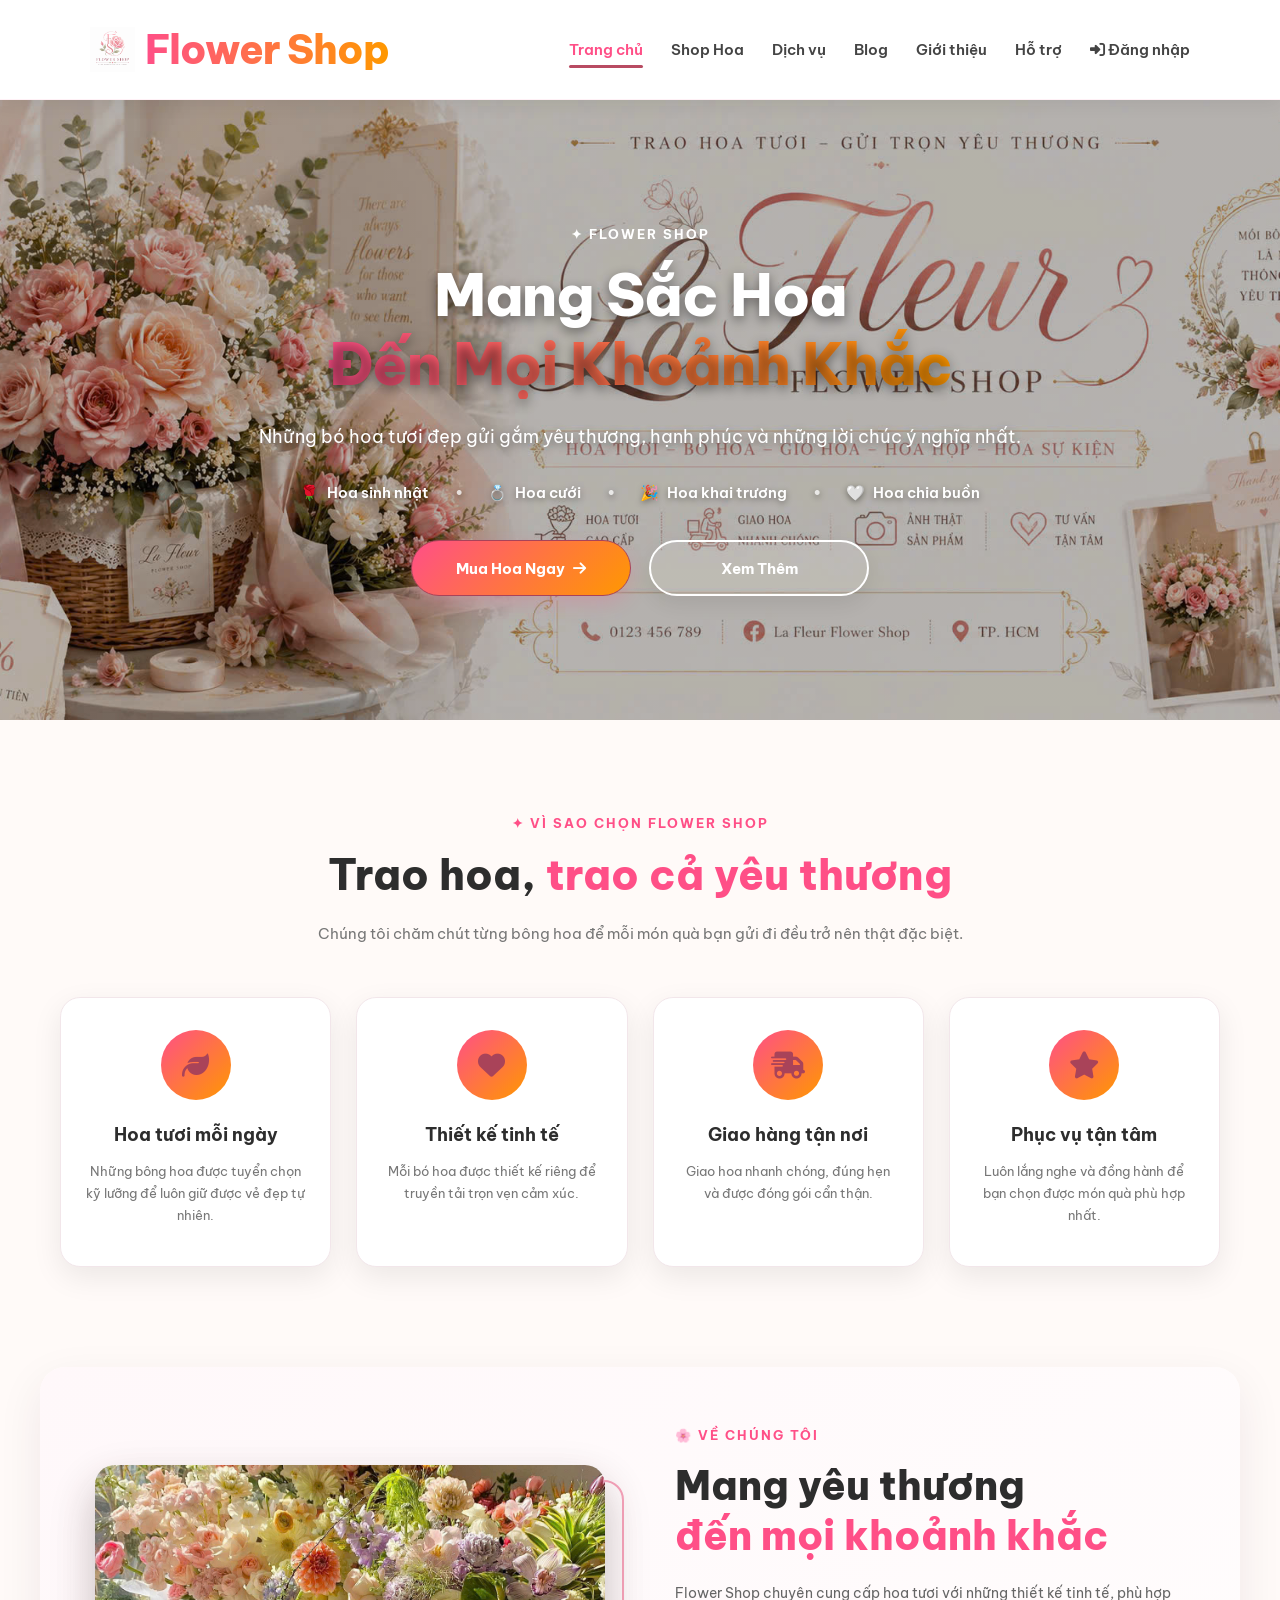
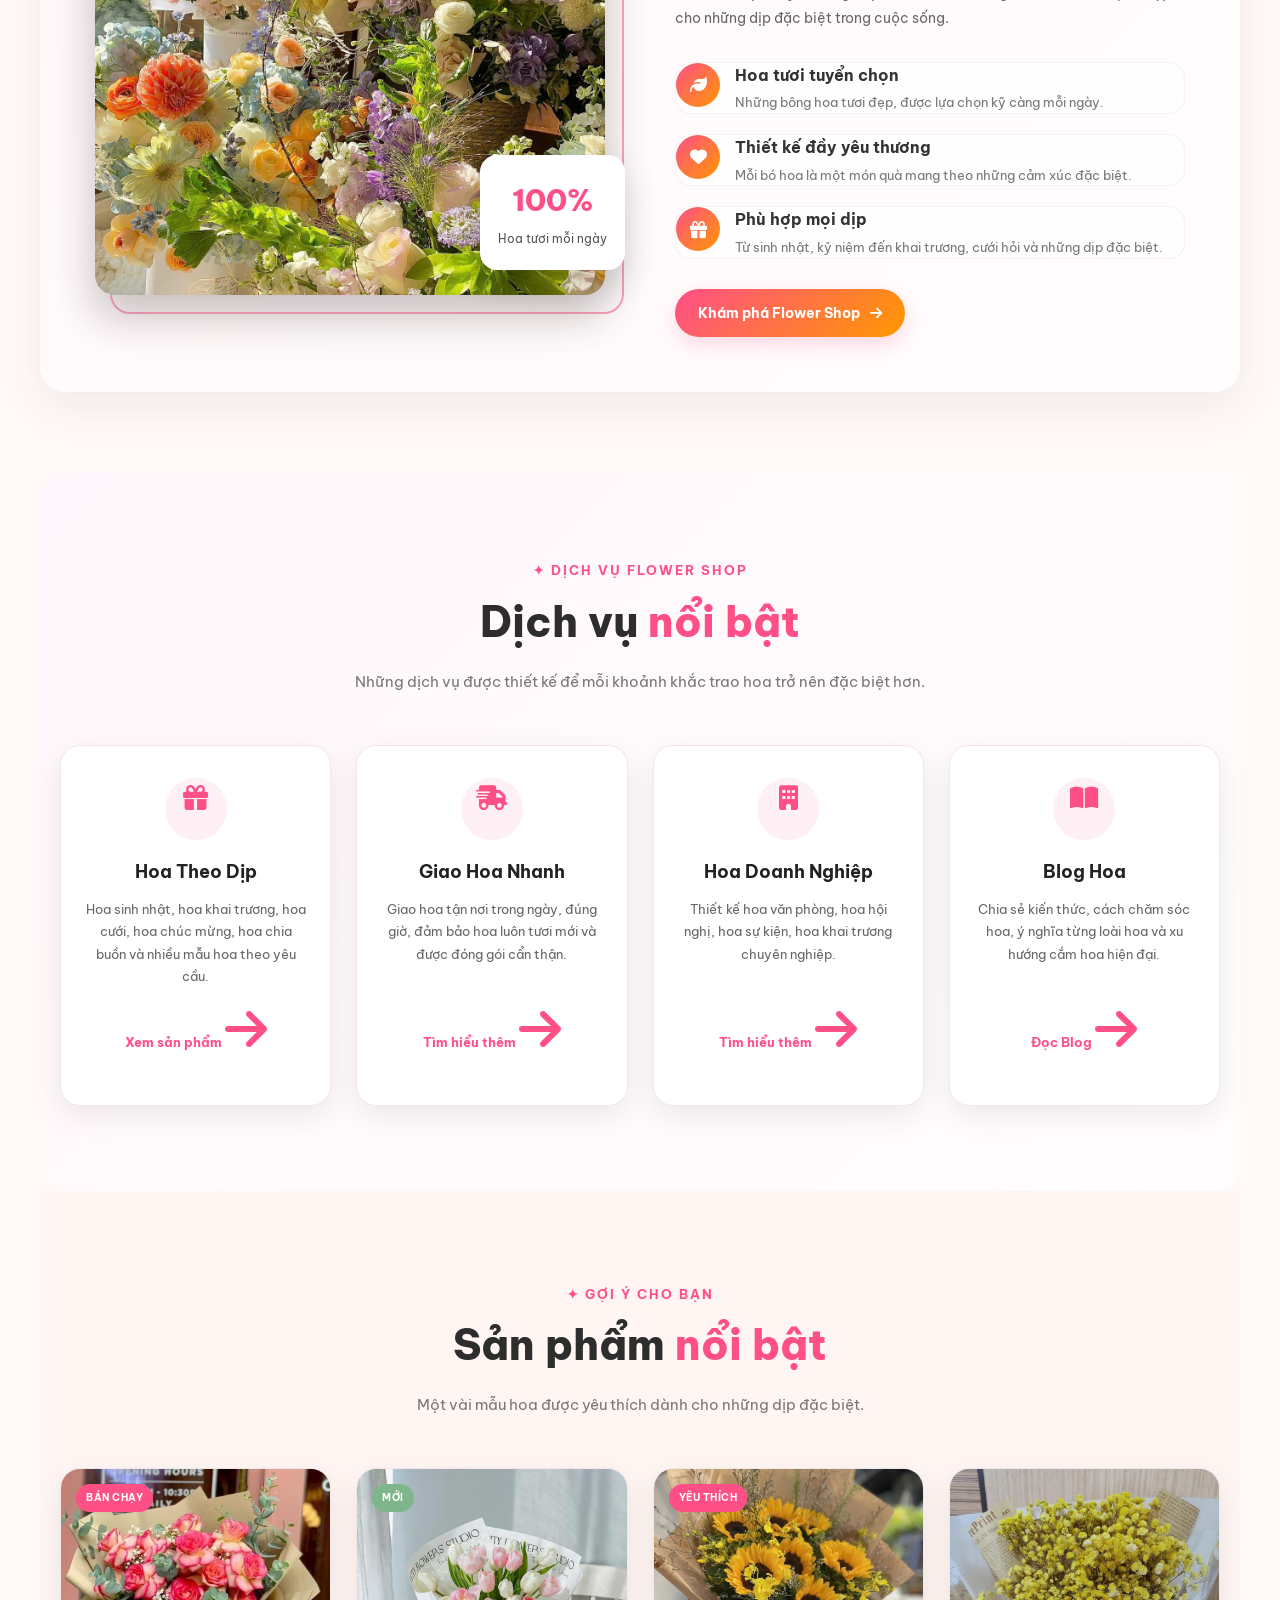
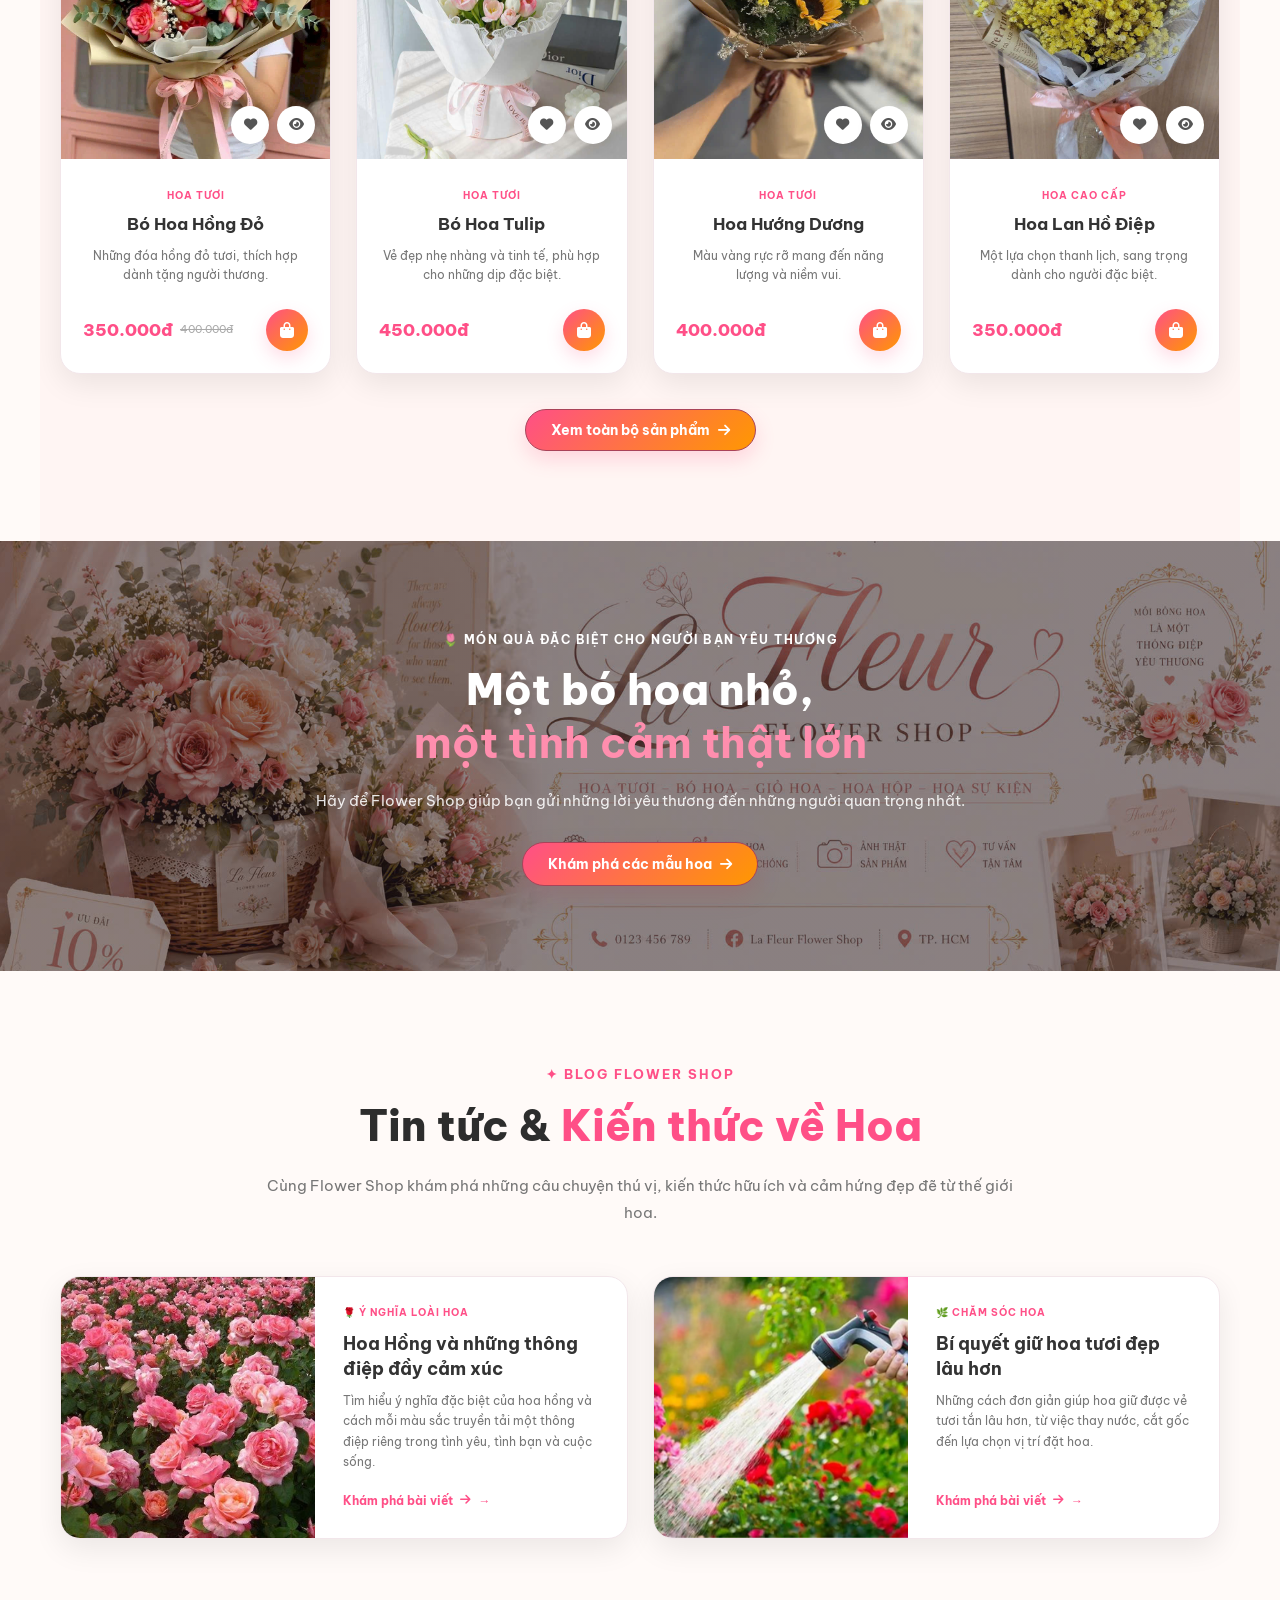
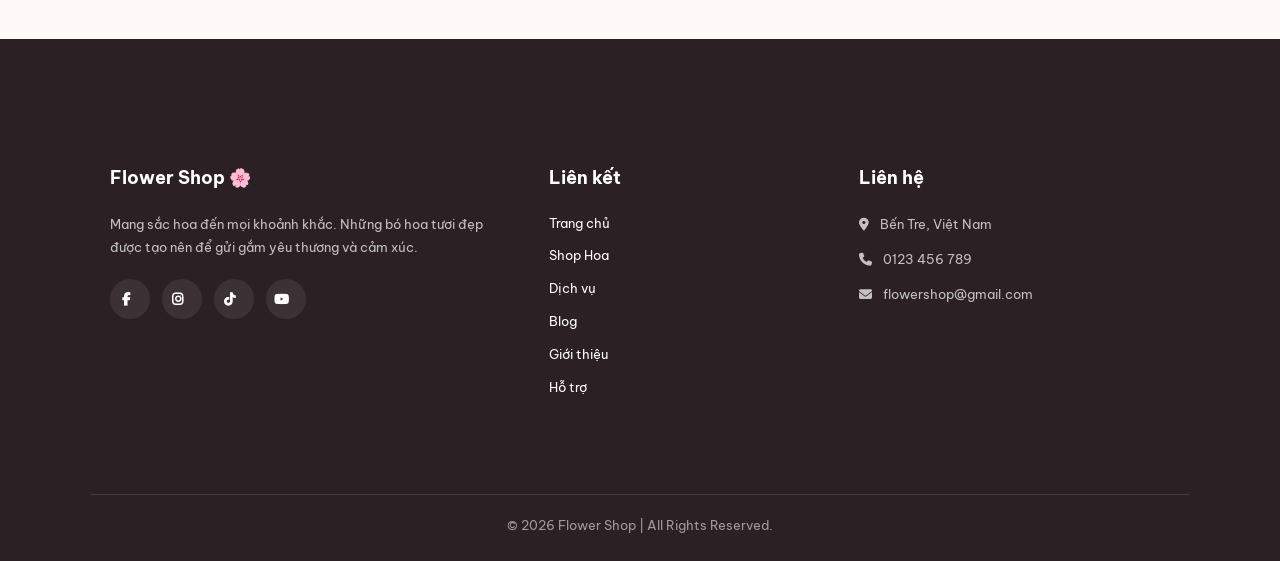
==== commit 1532e845: "Update index.html" ====
--- a/index.html
+++ b/index.html
@@ -4,7 +4,11 @@
 <head>
 
     <meta charset="UTF-8">
-    <meta name="viewport" content="width=device-width, initial-scale=1.0">
+
+    <meta
+        name="viewport"
+        content="width=device-width, initial-scale=1.0"
+    >
 
     <meta
         name="description"
@@ -15,7 +19,7 @@
 
 
     <!-- =====================================================
-         GOOGLE FONT - HỖ TRỢ TIẾNG VIỆT
+         GOOGLE FONT
     ====================================================== -->
 
     <link rel="preconnect" href="https://fonts.googleapis.com">
@@ -43,32 +47,53 @@
 
 
     <!-- =====================================================
-         CSS CHÍNH
+         CSS CHUNG
     ====================================================== -->
 
-    <link rel="stylesheet" href="style.css">
+    <link
+        rel="stylesheet"
+        href="style.css"
+    >
 
 
     <!-- =====================================================
-         FIX FONT + LOGO RIÊNG CHO TRANG CHỦ
-         
-         Không ảnh hưởng shop.html vì chỉ áp dụng cho
-         .home-page
+         CSS RIÊNG TRANG CHỦ
+
+         QUAN TRỌNG:
+         Tất cả selector đều bắt đầu bằng .home-page
+         nên không ảnh hưởng các trang khác.
     ====================================================== -->
 
     <style>
 
-        /* =========================
+        /* =====================================================
+           BIẾN MÀU - LẤY SHOP.HTML LÀM CHUẨN
+        ====================================================== */
+
+        .home-page {
+
+            --home-pink: #ff4f87;
+            --home-pink-dark: #e63b72;
+            --home-pink-light: #ffe5ee;
+
+            --home-orange: #ff9800;
+            --home-orange-light: #ffc46b;
+
+            --home-dark: #2d2d2d;
+            --home-gray: #666666;
+            --home-gray-light: #888888;
+
+            --home-background: #fff9fb;
+
+            font-family:
+                "Be Vietnam Pro",
+                sans-serif;
+        }
+
+
+        /* =====================================================
            FONT TIẾNG VIỆT
-        ========================= */
-
-        html {
-            font-family: "Be Vietnam Pro", sans-serif;
-        }
-
-        body.home-page {
-            font-family: "Be Vietnam Pro", sans-serif;
-        }
+        ====================================================== */
 
         .home-page,
         .home-page *,
@@ -86,277 +111,2300 @@
         .home-page input,
         .home-page textarea,
         .home-page select {
-            font-family: "Be Vietnam Pro", sans-serif;
-        }
-
-
-        /* =========================
-           TRÁNH LỖI ẢNH
-        ========================= */
+
+            font-family:
+                "Be Vietnam Pro",
+                sans-serif;
+        }
+
+
+        /* =====================================================
+           ICON FONT AWESOME
+        ====================================================== */
+
+        .home-page i[class*="fa-"] {
+
+            font-family:
+                "Font Awesome 6 Free",
+                "Font Awesome 6 Brands" !important;
+
+            font-style: normal;
+
+            -webkit-font-smoothing: antialiased;
+        }
+
+
+        .home-page .fab {
+
+            font-family:
+                "Font Awesome 6 Brands" !important;
+        }
+
+
+        /* =====================================================
+           ẢNH
+        ====================================================== */
 
         .home-page img {
+
             display: block;
+
             max-width: 100%;
         }
 
 
-        /* =========================
-           LOGO GỐC
-        ========================= */
+        /* =====================================================
+           HEADER
+           GIỐNG SHOP.HTML
+        ====================================================== */
+
+        .home-page header {
+
+            position: sticky;
+
+            top: 0;
+
+            left: 0;
+
+            z-index: 9999;
+
+            width: 100%;
+
+            min-height: 88px;
+
+            display: flex;
+
+            align-items: center;
+
+            justify-content: space-between;
+
+            padding: 14px 7%;
+
+            background:
+                rgba(255, 255, 255, 0.96);
+
+            backdrop-filter: blur(12px);
+
+            border-bottom:
+                1px solid rgba(255, 79, 135, 0.08);
+
+            box-shadow:
+                0 3px 18px rgba(0, 0, 0, 0.07);
+        }
+
+
+        /* =====================================================
+           LOGO
+        ====================================================== */
 
         .home-page header .logo {
+
             display: flex;
+
             align-items: center;
+
             gap: 10px;
+
+            color: var(--home-pink);
+
+            font-size: 28px;
+
+            font-weight: 700;
+
+            letter-spacing: -0.5px;
+
             text-decoration: none;
-        }
+
+            transition: 0.3s ease;
+        }
+
 
         .home-page header .logo img {
+
             display: block;
+
             width: auto;
+
             height: 45px;
-            max-width: 60px;
+
+            max-width: 55px;
+
             object-fit: contain;
         }
 
+
         .home-page header .logo span {
+
             display: inline-block;
+
             white-space: nowrap;
-        }
-
-
-        /* =========================
-           ẢNH HERO
-        ========================= */
+
+            background:
+                linear-gradient(
+                    90deg,
+                    var(--home-pink),
+                    var(--home-orange)
+                );
+
+            -webkit-background-clip: text;
+
+            -webkit-text-fill-color: transparent;
+
+            background-clip: text;
+        }
+
+
+        .home-page header .logo:hover {
+
+            transform:
+                translateY(-1px);
+        }
+
+
+        /* =====================================================
+           NAVIGATION
+        ====================================================== */
+
+        .home-page header nav ul {
+
+            display: flex;
+
+            align-items: center;
+
+            gap: 28px;
+
+            margin: 0;
+
+            padding: 0;
+
+            list-style: none;
+        }
+
+
+        .home-page header nav ul li {
+
+            margin: 0;
+
+            padding: 0;
+        }
+
+
+        .home-page header nav ul li a {
+
+            position: relative;
+
+            display: inline-block;
+
+            padding: 8px 0;
+
+            color: #444;
+
+            font-size: 15px;
+
+            font-weight: 600;
+
+            white-space: nowrap;
+
+            text-decoration: none;
+
+            transition: 0.3s ease;
+        }
+
+
+        .home-page header nav ul li a:hover,
+
+        .home-page header nav ul li a.active {
+
+            color: var(--home-pink);
+        }
+
+
+        .home-page header nav ul li a::after {
+
+            content: "";
+
+            position: absolute;
+
+            left: 0;
+
+            bottom: 0;
+
+            width: 0;
+
+            height: 3px;
+
+            border-radius: 10px;
+
+            background:
+                linear-gradient(
+                    90deg,
+                    var(--home-pink),
+                    var(--home-orange)
+                );
+
+            transition: 0.3s ease;
+        }
+
+
+        .home-page header nav ul li a:hover::after,
+
+        .home-page header nav ul li a.active::after {
+
+            width: 100%;
+        }
+
+
+        /* =====================================================
+           HERO
+           GIỮ HÌNH BANNER CŨ
+        ====================================================== */
 
         .home-page .hero {
+
+            position: relative;
+
+            width: 100%;
+
+            min-height: 620px;
+
+            display: flex;
+
+            align-items: center;
+
+            justify-content: center;
+
             overflow: hidden;
-        }
-
-
-        /* =========================
-           ẢNH SẢN PHẨM
-        ========================= */
-
-        .home-page .product-image {
-            overflow: hidden;
-        }
-
-        .home-page .product-image img {
+
+            background:
+                linear-gradient(
+                    rgba(0, 0, 0, 0.28),
+                    rgba(0, 0, 0, 0.28)
+                ),
+                url("images/banner.jpg");
+
+            background-repeat: no-repeat;
+
+            background-position: center;
+
+            background-size: cover;
+        }
+
+
+        .home-page .hero-content {
+
+            position: relative;
+
+            z-index: 2;
+
             width: 100%;
-            height: 100%;
-            object-fit: cover;
-        }
-
-
-        /* =========================
-           ẢNH BLOG
-        ========================= */
-
-        .home-page .news-image {
-            overflow: hidden;
-        }
-
-        .home-page .news-image img {
+
+            max-width: 1200px;
+
+            padding: 90px 30px;
+
+            display: flex;
+
+            flex-direction: column;
+
+            align-items: center;
+
+            justify-content: center;
+
+            text-align: center;
+        }
+
+
+        .home-page .hero-label {
+
+            display: inline-block;
+
+            margin-bottom: 15px;
+
+            color: #ffffff;
+
+            font-size: 13px;
+
+            font-weight: 700;
+
+            letter-spacing: 2px;
+        }
+
+
+        .home-page .hero h1 {
+
+            max-width: 1000px;
+
+            margin: 0 0 22px;
+
+            color: #ffffff;
+
+            font-size: 58px;
+
+            font-weight: 800;
+
+            line-height: 1.2;
+
+            letter-spacing: -1px;
+
+            text-shadow:
+                0 4px 12px rgba(0, 0, 0, 0.45);
+        }
+
+
+        .home-page .hero h1 span {
+
+            display: block;
+
+            background:
+                linear-gradient(
+                    90deg,
+                    #ff4f87,
+                    #ff9800
+                );
+
+            -webkit-background-clip: text;
+
+            -webkit-text-fill-color: transparent;
+
+            background-clip: text;
+        }
+
+
+        .home-page .hero-description {
+
             width: 100%;
-            height: 100%;
-            object-fit: cover;
-        }
-
-
-        /* =========================
-           ĐỒNG BỘ MÀU TRANG CHỦ
-           VỚI SHOP HOA
-        ========================= */
-
-        .home-page {
-            --flower-pink: #d96c8b;
-            --flower-pink-dark: #b94f70;
-            --flower-pink-light: #fcecef;
-            --flower-cream: #fffaf7;
-            --flower-text: #3b3033;
-        }
-
-
-        /* =========================
-           TIÊU ĐỀ CÓ ĐIỂM NHẤN
-        ========================= */
-
-        .home-page .hero h1 span,
-        .home-page .why-us h2 span,
-        .home-page .about-text h2 span,
+
+            max-width: 850px;
+        }
+
+
+        .home-page .hero-intro {
+
+            margin: 0 0 28px;
+
+            color: #ffffff;
+
+            font-size: 18px;
+
+            font-weight: 400;
+
+            line-height: 1.8;
+
+            text-shadow:
+                0 2px 8px rgba(0, 0, 0, 0.45);
+        }
+
+
+        .home-page .hero-categories {
+
+            display: flex;
+
+            align-items: center;
+
+            justify-content: center;
+
+            flex-wrap: wrap;
+
+            gap: 15px 25px;
+
+            margin-bottom: 35px;
+        }
+
+
+        .home-page .hero-categories span {
+
+            display: flex;
+
+            align-items: center;
+
+            gap: 8px;
+
+            color: #ffffff;
+
+            font-size: 15px;
+
+            font-weight: 500;
+
+            text-shadow:
+                0 2px 6px rgba(0, 0, 0, 0.4);
+        }
+
+
+        .home-page .hero-categories strong {
+
+            font-weight: 600;
+        }
+
+
+        .home-page .hero-btn {
+
+            display: flex;
+
+            align-items: center;
+
+            justify-content: center;
+
+            flex-wrap: wrap;
+
+            gap: 18px;
+        }
+
+
+        .home-page .hero-btn .btn {
+
+            width: 220px;
+
+            height: 56px;
+
+            display: inline-flex;
+
+            align-items: center;
+
+            justify-content: center;
+
+            gap: 8px;
+
+            padding: 0;
+
+            border-radius: 35px;
+
+            color: #ffffff;
+
+            background:
+                linear-gradient(
+                    135deg,
+                    var(--home-pink),
+                    var(--home-orange)
+                );
+
+            font-size: 15px;
+
+            font-weight: 700;
+
+            box-shadow:
+                0 8px 20px rgba(255, 79, 129, 0.20);
+
+            transition: 0.3s ease;
+        }
+
+
+        .home-page .hero-btn .btn:hover {
+
+            color: #ffffff;
+
+            transform:
+                translateY(-4px);
+
+            box-shadow:
+                0 14px 30px rgba(255, 79, 129, 0.28);
+        }
+
+
+        .home-page .hero-btn .btn-outline {
+
+            color: #ffffff;
+
+            background:
+                rgba(255, 255, 255, 0.12);
+
+            border:
+                2px solid #ffffff;
+
+            box-shadow:
+                0 8px 20px rgba(0, 0, 0, 0.08);
+        }
+
+
+        .home-page .hero-btn .btn-outline:hover {
+
+            color: var(--home-pink);
+
+            background: #ffffff;
+        }
+
+
+        /* =====================================================
+           SECTION HEADING
+        ====================================================== */
+
+        .home-page .section-label {
+
+            display: inline-block;
+
+            margin-bottom: 14px;
+
+            color: var(--home-pink);
+
+            font-size: 13px;
+
+            font-weight: 700;
+
+            letter-spacing: 2px;
+        }
+
+
+        .home-page .section-heading {
+
+            max-width: 760px;
+
+            margin: 0 auto 50px;
+
+            text-align: center;
+        }
+
+
+        .home-page .section-heading h2,
+
+        .home-page .why-us-header h2,
+
+        .home-page .news-header h2 {
+
+            margin: 0 0 18px;
+
+            color: var(--home-dark);
+
+            font-size: 42px;
+
+            font-weight: 800;
+
+            line-height: 1.3;
+        }
+
+
         .home-page .section-heading h2 span,
-        .home-page .featured h2 span,
-        .home-page .news-header h2 span {
-            color: var(--flower-pink);
-        }
-
-
-        /* =========================
-           BUTTON ĐỒNG BỘ SHOP
-        ========================= */
-
-        .home-page .btn {
-            transition:
-                transform 0.25s ease,
-                box-shadow 0.25s ease,
-                background 0.25s ease;
-        }
-
-        .home-page .btn:hover {
-            transform: translateY(-3px);
-        }
-
-
-        /* =========================
-           CARD SẢN PHẨM
-        ========================= */
-
-        .home-page .product-card {
+
+        .home-page .why-us-header h2 span,
+
+        .home-page .news-header h2 span,
+
+        .home-page .about-text h2 span {
+
+            color: var(--home-pink);
+        }
+
+
+        .home-page .section-heading p,
+
+        .home-page .why-us-header p,
+
+        .home-page .news-header p {
+
+            color: #777;
+
+            font-size: 15px;
+
+            line-height: 1.8;
+        }
+
+
+        /* =====================================================
+           WHY US
+        ====================================================== */
+
+        .home-page .why-us {
+
+            width: 100%;
+
+            max-width: 1200px;
+
+            margin: 0 auto;
+
+            padding: 90px 20px 80px;
+        }
+
+
+        .home-page .why-us-header {
+
+            max-width: 760px;
+
+            margin: 0 auto 50px;
+
+            text-align: center;
+        }
+
+
+        .home-page .why-us-grid {
+
+            display: grid;
+
+            grid-template-columns:
+                repeat(4, 1fr);
+
+            gap: 25px;
+        }
+
+
+        .home-page .why-us-card {
+
+            min-height: 270px;
+
+            padding: 32px 25px;
+
+            background: #ffffff;
+
+            border:
+                1px solid #f2e6ea;
+
+            border-radius: 20px;
+
+            text-align: center;
+
+            box-shadow:
+                0 10px 30px rgba(0, 0, 0, 0.08);
+
             transition:
                 transform 0.3s ease,
                 box-shadow 0.3s ease;
         }
 
-        .home-page .product-card:hover {
-            transform: translateY(-8px);
-        }
-
-
-        /* =========================
-           CARD DỊCH VỤ
-        ========================= */
+
+        .home-page .why-us-card:hover {
+
+            transform:
+                translateY(-8px);
+
+            box-shadow:
+                0 18px 45px rgba(0, 0, 0, 0.14);
+        }
+
+
+        .home-page .why-us-icon {
+
+            width: 70px;
+
+            height: 70px;
+
+            margin: 0 auto 22px;
+
+            display: flex;
+
+            align-items: center;
+
+            justify-content: center;
+
+            border-radius: 50%;
+
+            color: #ffffff;
+
+            background:
+                linear-gradient(
+                    135deg,
+                    var(--home-pink),
+                    var(--home-orange)
+                );
+
+            font-size: 27px;
+        }
+
+
+        .home-page .why-us-card h3 {
+
+            margin: 0 0 12px;
+
+            color: #2d2d2d;
+
+            font-size: 18px;
+
+            font-weight: 700;
+        }
+
+
+        .home-page .why-us-card p {
+
+            color: #777;
+
+            font-size: 13px;
+
+            line-height: 1.7;
+        }
+
+
+        /* =====================================================
+           ABOUT
+        ====================================================== */
+
+        .home-page .about-home {
+
+            position: relative;
+
+            width: calc(100% - 40px);
+
+            max-width: 1200px;
+
+            min-height: 540px;
+
+            margin: 20px auto 80px;
+
+            padding: 55px;
+
+            display: grid;
+
+            grid-template-columns:
+                1fr 1fr;
+
+            align-items: center;
+
+            gap: 70px;
+
+            background:
+                linear-gradient(
+                    135deg,
+                    #fff8fa,
+                    #fffdfd
+                );
+
+            border-radius: 25px;
+
+            box-shadow:
+                0 15px 45px rgba(65, 30, 45, 0.08);
+        }
+
+
+        .home-page .about-image {
+
+            position: relative;
+
+            height: 430px;
+
+            border-radius: 20px;
+
+            overflow: visible;
+        }
+
+
+        .home-page .about-image img {
+
+            width: 100%;
+
+            height: 100%;
+
+            object-fit: cover;
+
+            border-radius: 20px;
+
+            box-shadow:
+                0 20px 40px rgba(0, 0, 0, 0.15);
+
+            transition: 0.4s ease;
+        }
+
+
+        .home-page .about-image:hover img {
+
+            transform:
+                scale(1.02);
+        }
+
+
+        .home-page .about-image::before {
+
+            content: "";
+
+            position: absolute;
+
+            top: 15px;
+
+            left: 15px;
+
+            width: 100%;
+
+            height: 100%;
+
+            border:
+                2px solid #f4a1b8;
+
+            border-radius: 20px;
+
+            z-index: 0;
+        }
+
+
+        .home-page .about-image img {
+
+            position: relative;
+
+            z-index: 1;
+        }
+
+
+        .home-page .about-badge {
+
+            position: absolute;
+
+            right: -20px;
+
+            bottom: 25px;
+
+            z-index: 3;
+
+            width: 145px;
+
+            height: 115px;
+
+            display: flex;
+
+            flex-direction: column;
+
+            align-items: center;
+
+            justify-content: center;
+
+            text-align: center;
+
+            background: #ffffff;
+
+            border-radius: 17px;
+
+            box-shadow:
+                0 15px 35px rgba(0, 0, 0, 0.15);
+        }
+
+
+        .home-page .about-badge strong {
+
+            color: var(--home-pink);
+
+            font-size: 30px;
+
+            font-weight: 800;
+        }
+
+
+        .home-page .about-badge span {
+
+            margin-top: 5px;
+
+            color: #555;
+
+            font-size: 12px;
+        }
+
+
+        .home-page .about-text {
+
+            text-align: left;
+        }
+
+
+        .home-page .about-label {
+
+            display: inline-block;
+
+            margin-bottom: 15px;
+
+            color: var(--home-pink);
+
+            font-size: 13px;
+
+            font-weight: 700;
+
+            letter-spacing: 2px;
+        }
+
+
+        .home-page .about-text h2 {
+
+            margin: 0 0 20px;
+
+            color: var(--home-dark);
+
+            font-size: 40px;
+
+            font-weight: 800;
+
+            line-height: 1.25;
+        }
+
+
+        .home-page .about-intro {
+
+            margin-bottom: 30px;
+
+            color: #666;
+
+            font-size: 14px;
+
+            line-height: 1.8;
+        }
+
+
+        .home-page .about-features {
+
+            display: flex;
+
+            flex-direction: column;
+
+            gap: 20px;
+
+            margin-bottom: 30px;
+        }
+
+
+        .home-page .about-feature {
+
+            display: flex;
+
+            align-items: flex-start;
+
+            gap: 15px;
+        }
+
+
+        .home-page .about-feature > i {
+
+            width: 44px;
+
+            height: 44px;
+
+            min-width: 44px;
+
+            display: flex;
+
+            align-items: center;
+
+            justify-content: center;
+
+            border-radius: 50%;
+
+            color: #ffffff;
+
+            background:
+                linear-gradient(
+                    135deg,
+                    var(--home-pink),
+                    var(--home-orange)
+                );
+
+            font-size: 17px;
+        }
+
+
+        .home-page .about-feature h3 {
+
+            margin: 0 0 4px;
+
+            color: #333;
+
+            font-size: 16px;
+
+            font-weight: 700;
+        }
+
+
+        .home-page .about-feature p {
+
+            color: #777;
+
+            font-size: 13px;
+
+            line-height: 1.6;
+        }
+
+
+        .home-page .about-btn {
+
+            display: inline-flex;
+
+            align-items: center;
+
+            gap: 10px;
+
+            padding: 13px 23px;
+
+            border-radius: 30px;
+
+            color: #ffffff;
+
+            background:
+                linear-gradient(
+                    135deg,
+                    var(--home-pink),
+                    var(--home-orange)
+                );
+
+            font-size: 14px;
+
+            font-weight: 700;
+
+            box-shadow:
+                0 8px 20px rgba(255, 79, 129, 0.20);
+
+            transition: 0.3s ease;
+        }
+
+
+        .home-page .about-btn:hover {
+
+            color: #ffffff;
+
+            transform:
+                translateY(-3px);
+        }
+
+
+        /* =====================================================
+           DỊCH VỤ
+        ====================================================== */
+
+        .home-page .service {
+
+            width: calc(100% - 40px);
+
+            max-width: 1200px;
+
+            margin: 0 auto;
+
+            padding: 85px 20px;
+
+            background:
+                linear-gradient(
+                    135deg,
+                    #fff7fb,
+                    #fffdfd
+                );
+
+            border-radius: 25px;
+        }
+
+
+        .home-page .card {
+
+            display: grid;
+
+            grid-template-columns:
+                repeat(4, 1fr);
+
+            gap: 25px;
+        }
+
 
         .home-page .box {
+
+            min-height: 275px;
+
+            padding: 32px 24px;
+
+            display: flex;
+
+            flex-direction: column;
+
+            align-items: center;
+
+            justify-content: flex-start;
+
+            background: #ffffff;
+
+            border:
+                1px solid #f2e6ea;
+
+            border-radius: 20px;
+
+            text-align: center;
+
+            box-shadow:
+                0 10px 30px rgba(0, 0, 0, 0.08);
+
             transition:
                 transform 0.3s ease,
                 box-shadow 0.3s ease;
         }
 
+
         .home-page .box:hover {
-            transform: translateY(-7px);
-        }
-
-
-        /* =========================
-           CARD WHY US
-        ========================= */
-
-        .home-page .why-us-card {
+
+            transform:
+                translateY(-8px);
+
+            box-shadow:
+                0 18px 45px rgba(0, 0, 0, 0.14);
+        }
+
+
+        .home-page .service-icon {
+
+            width: 62px;
+
+            height: 62px;
+
+            margin-bottom: 18px;
+
+            display: flex;
+
+            align-items: center;
+
+            justify-content: center;
+
+            border-radius: 50%;
+
+            color: var(--home-pink);
+
+            background: #fff0f5;
+
+            font-size: 25px;
+        }
+
+
+        .home-page .box h3 {
+
+            margin: 0 0 12px;
+
+            color: #222;
+
+            font-size: 18px;
+
+            font-weight: 700;
+        }
+
+
+        .home-page .box p {
+
+            color: #666;
+
+            font-size: 13px;
+
+            line-height: 1.7;
+        }
+
+
+        .home-page .box a {
+
+            margin-top: auto;
+
+            padding-top: 18px;
+
+            color: var(--home-pink);
+
+            font-size: 13px;
+
+            font-weight: 700;
+
+            transition: 0.3s ease;
+        }
+
+
+        .home-page .box a:hover {
+
+            color: var(--home-orange);
+        }
+
+
+        /* =====================================================
+           SẢN PHẨM NỔI BẬT
+        ====================================================== */
+
+        .home-page .featured {
+
+            width: 100%;
+
+            max-width: 1200px;
+
+            margin: 0 auto;
+
+            padding: 90px 20px;
+
+            overflow: hidden;
+        }
+
+
+        .home-page .products {
+
+            display: grid;
+
+            grid-template-columns:
+                repeat(4, 1fr);
+
+            gap: 25px;
+        }
+
+
+        .home-page .product-card {
+
+            overflow: hidden;
+
+            display: flex;
+
+            flex-direction: column;
+
+            background: #ffffff;
+
+            border:
+                1px solid #f2e6ea;
+
+            border-radius: 20px;
+
+            box-shadow:
+                0 10px 30px rgba(0, 0, 0, 0.08);
+
             transition:
                 transform 0.3s ease,
                 box-shadow 0.3s ease;
         }
 
-        .home-page .why-us-card:hover {
-            transform: translateY(-7px);
-        }
-
-
-        /* =========================
-           CARD BLOG
-        ========================= */
+
+        .home-page .product-card:hover {
+
+            transform:
+                translateY(-8px);
+
+            box-shadow:
+                0 18px 45px rgba(0, 0, 0, 0.14);
+        }
+
+
+        .home-page .product-image {
+
+            position: relative;
+
+            width: 100%;
+
+            height: 290px;
+
+            overflow: hidden;
+
+            background: #fff4f7;
+        }
+
+
+        .home-page .product-image img {
+
+            width: 100%;
+
+            height: 100%;
+
+            object-fit: cover;
+
+            transition: 0.4s ease;
+        }
+
+
+        .home-page .product-card:hover .product-image img {
+
+            transform:
+                scale(1.04);
+        }
+
+
+        .home-page .product-badge {
+
+            position: absolute;
+
+            top: 15px;
+
+            left: 15px;
+
+            z-index: 2;
+
+            padding: 6px 10px;
+
+            border-radius: 20px;
+
+            color: #ffffff;
+
+            background: var(--home-pink);
+
+            font-size: 10px;
+
+            font-weight: 700;
+
+            letter-spacing: 0.5px;
+        }
+
+
+        .home-page .product-badge.new {
+
+            background: #7fb58a;
+        }
+
+
+        .home-page .product-actions {
+
+            position: absolute;
+
+            right: 15px;
+
+            bottom: 15px;
+
+            display: flex;
+
+            gap: 8px;
+        }
+
+
+        .home-page .product-actions button {
+
+            width: 38px;
+
+            height: 38px;
+
+            display: flex;
+
+            align-items: center;
+
+            justify-content: center;
+
+            border: none;
+
+            border-radius: 50%;
+
+            color: #555;
+
+            background: #ffffff;
+
+            cursor: pointer;
+
+            box-shadow:
+                0 5px 15px rgba(0, 0, 0, 0.10);
+
+            transition: 0.3s ease;
+        }
+
+
+        .home-page .product-actions button:hover {
+
+            color: #ffffff;
+
+            background: var(--home-pink);
+
+            transform:
+                translateY(-2px);
+        }
+
+
+        .home-page .product-info {
+
+            padding: 22px;
+        }
+
+
+        .home-page .product-type {
+
+            display: inline-block;
+
+            margin-bottom: 7px;
+
+            color: var(--home-pink);
+
+            font-size: 10px;
+
+            font-weight: 700;
+
+            letter-spacing: 1px;
+        }
+
+
+        .home-page .product-info h3 {
+
+            margin: 0 0 8px;
+
+            color: #333;
+
+            font-size: 17px;
+
+            font-weight: 700;
+        }
+
+
+        .home-page .product-info > p {
+
+            min-height: 45px;
+
+            margin: 0 0 18px;
+
+            color: #777;
+
+            font-size: 12px;
+
+            line-height: 1.6;
+        }
+
+
+        .home-page .product-bottom {
+
+            display: flex;
+
+            align-items: center;
+
+            justify-content: space-between;
+
+            gap: 10px;
+        }
+
+
+        .home-page .product-price {
+
+            display: flex;
+
+            align-items: center;
+
+            flex-wrap: wrap;
+
+            gap: 7px;
+        }
+
+
+        .home-page .product-price strong {
+
+            color: var(--home-pink);
+
+            font-size: 17px;
+
+            font-weight: 800;
+        }
+
+
+        .home-page .product-price del {
+
+            color: #aaa;
+
+            font-size: 11px;
+        }
+
+
+        .home-page .product-buy {
+
+            width: 42px;
+
+            height: 42px;
+
+            display: flex;
+
+            align-items: center;
+
+            justify-content: center;
+
+            flex-shrink: 0;
+
+            border-radius: 50%;
+
+            color: #ffffff;
+
+            background:
+                linear-gradient(
+                    135deg,
+                    var(--home-pink),
+                    var(--home-orange)
+                );
+
+            font-size: 15px;
+
+            box-shadow:
+                0 7px 18px rgba(255, 79, 129, 0.20);
+
+            transition: 0.3s ease;
+        }
+
+
+        .home-page .product-buy:hover {
+
+            color: #ffffff;
+
+            transform:
+                translateY(-3px);
+        }
+
+
+        .home-page .featured-more {
+
+            margin-top: 35px;
+
+            text-align: center;
+        }
+
+
+        .home-page .featured-more .btn {
+
+            display: inline-flex;
+
+            align-items: center;
+
+            justify-content: center;
+
+            gap: 8px;
+
+            padding: 13px 25px;
+
+            border-radius: 30px;
+
+            color: #ffffff;
+
+            background:
+                linear-gradient(
+                    135deg,
+                    var(--home-pink),
+                    var(--home-orange)
+                );
+
+            font-size: 14px;
+
+            font-weight: 700;
+
+            box-shadow:
+                0 8px 20px rgba(255, 79, 129, 0.20);
+
+            transition: 0.3s ease;
+        }
+
+
+        .home-page .featured-more .btn:hover {
+
+            transform:
+                translateY(-3px);
+
+            color: #ffffff;
+        }
+
+
+        /* =====================================================
+           CTA
+        ====================================================== */
+
+        .home-page .home-cta {
+
+            position: relative;
+
+            min-height: 430px;
+
+            display: flex;
+
+            align-items: center;
+
+            justify-content: center;
+
+            overflow: hidden;
+
+            background:
+                linear-gradient(
+                    rgba(35, 20, 25, 0.52),
+                    rgba(35, 20, 25, 0.52)
+                ),
+                url("images/banner.jpg");
+
+            background-position: center;
+
+            background-size: cover;
+
+            text-align: center;
+        }
+
+
+        .home-page .home-cta-content {
+
+            position: relative;
+
+            z-index: 2;
+
+            max-width: 760px;
+
+            padding: 60px 20px;
+        }
+
+
+        .home-page .home-cta-content > span {
+
+            display: inline-block;
+
+            margin-bottom: 15px;
+
+            color: #ffffff;
+
+            font-size: 12px;
+
+            font-weight: 700;
+
+            letter-spacing: 1.5px;
+        }
+
+
+        .home-page .home-cta-content h2 {
+
+            margin: 0 0 18px;
+
+            color: #ffffff;
+
+            font-size: 42px;
+
+            font-weight: 800;
+
+            line-height: 1.25;
+        }
+
+
+        .home-page .home-cta-content h2 strong {
+
+            color: #ff8eae;
+        }
+
+
+        .home-page .home-cta-content p {
+
+            margin-bottom: 28px;
+
+            color: rgba(255,255,255,0.88);
+
+            font-size: 15px;
+
+            line-height: 1.8;
+        }
+
+
+        .home-page .home-cta-content .btn {
+
+            display: inline-flex;
+
+            align-items: center;
+
+            justify-content: center;
+
+            gap: 8px;
+
+            padding: 14px 25px;
+
+            border-radius: 30px;
+
+            color: #ffffff;
+
+            background:
+                linear-gradient(
+                    135deg,
+                    var(--home-pink),
+                    var(--home-orange)
+                );
+
+            font-size: 14px;
+
+            font-weight: 700;
+
+            transition: 0.3s ease;
+        }
+
+
+        .home-page .home-cta-content .btn:hover {
+
+            color: #ffffff;
+
+            transform:
+                translateY(-3px);
+        }
+
+
+        /* =====================================================
+           BLOG
+        ====================================================== */
+
+        .home-page .news {
+
+            width: 100%;
+
+            max-width: 1200px;
+
+            margin: 0 auto;
+
+            padding: 90px 20px 100px;
+
+            overflow: hidden;
+        }
+
+
+        .home-page .news-header {
+
+            max-width: 760px;
+
+            margin: 0 auto 50px;
+
+            text-align: center;
+        }
+
+
+        .home-page .news-box {
+
+            display: grid;
+
+            grid-template-columns:
+                repeat(2, 1fr);
+
+            gap: 25px;
+        }
+
 
         .home-page .news-card {
+
+            overflow: hidden;
+
+            display: grid;
+
+            grid-template-columns:
+                0.9fr 1.1fr;
+
+            background: #ffffff;
+
+            border:
+                1px solid #f2e6ea;
+
+            border-radius: 20px;
+
+            box-shadow:
+                0 10px 30px rgba(0, 0, 0, 0.08);
+
             transition:
                 transform 0.3s ease,
                 box-shadow 0.3s ease;
         }
 
+
         .home-page .news-card:hover {
-            transform: translateY(-7px);
-        }
-
-
-        /* =========================
-           ICON DỊCH VỤ
-        ========================= */
-
-        .home-page .service-icon {
-            color: var(--flower-pink);
-        }
-
-
-        /* =========================
-           PRODUCT BADGE
-        ========================= */
-
-        .home-page .product-badge {
-            background: var(--flower-pink);
-        }
-
-        .home-page .product-badge.new {
-            background: #7fb58a;
-        }
-
-
-        /* =========================
-           GIÁ SẢN PHẨM
-        ========================= */
-
-        .home-page .product-price strong {
-            color: var(--flower-pink);
-        }
-
-
-        /* =========================
-           NÚT MUA SẢN PHẨM
-        ========================= */
-
-        .home-page .product-buy {
-            background: var(--flower-pink);
-            color: #fff;
-        }
-
-        .home-page .product-buy:hover {
-            background: var(--flower-pink-dark);
-        }
-
-
-        /* =========================
-           SECTION LABEL
-        ========================= */
-
-        .home-page .section-label {
-            color: var(--flower-pink);
-        }
-
-
-        /* =========================
-           ABOUT BADGE
-        ========================= */
-
-        .home-page .about-badge strong {
-            color: var(--flower-pink);
-        }
-
-
-        /* =========================
-           TRÁNH OVERFLOW
-        ========================= */
-
-        .home-page .hero,
-        .home-page .home-cta,
-        .home-page .news,
-        .home-page .featured,
-        .home-page .service {
+
+            transform:
+                translateY(-7px);
+
+            box-shadow:
+                0 18px 45px rgba(0, 0, 0, 0.14);
+        }
+
+
+        .home-page .news-image {
+
+            height: 100%;
+
+            min-height: 260px;
+
             overflow: hidden;
         }
 
 
-        /* =========================
-           RESPONSIVE LOGO
-        ========================= */
+        .home-page .news-image img {
+
+            width: 100%;
+
+            height: 100%;
+
+            object-fit: cover;
+
+            transition: 0.4s ease;
+        }
+
+
+        .home-page .news-card:hover .news-image img {
+
+            transform:
+                scale(1.04);
+        }
+
+
+        .home-page .news-card-content {
+
+            padding: 28px;
+        }
+
+
+        .home-page .news-category {
+
+            display: inline-block;
+
+            margin-bottom: 10px;
+
+            color: var(--home-pink);
+
+            font-size: 10px;
+
+            font-weight: 700;
+
+            letter-spacing: 1px;
+        }
+
+
+        .home-page .news-card-content h3 {
+
+            margin: 0 0 10px;
+
+            color: #333;
+
+            font-size: 18px;
+
+            font-weight: 700;
+
+            line-height: 1.4;
+        }
+
+
+        .home-page .news-card-content p {
+
+            margin-bottom: 18px;
+
+            color: #777;
+
+            font-size: 12px;
+
+            line-height: 1.7;
+        }
+
+
+        .home-page .btn2 {
+
+            display: inline-flex;
+
+            align-items: center;
+
+            gap: 7px;
+
+            color: var(--home-pink);
+
+            font-size: 12px;
+
+            font-weight: 700;
+
+            transition: 0.3s ease;
+        }
+
+
+        .home-page .btn2:hover {
+
+            color: var(--home-orange);
+
+            transform:
+                translateX(3px);
+        }
+
+
+        /* =====================================================
+           FOOTER - ĐỒNG BỘ SHOP
+        ====================================================== */
+
+        .home-page footer {
+
+            margin-top: 0;
+
+            background:
+                #2b2024;
+        }
+
+
+        .home-page footer .footer-content {
+
+            max-width: 1200px;
+
+            margin: 0 auto;
+
+            padding:
+                65px 20px 45px;
+        }
+
+
+        .home-page footer .footer-box h3 {
+
+            font-size: 18px;
+        }
+
+
+        .home-page footer .footer-box p,
+
+        .home-page footer .footer-box li,
+
+        .home-page footer .footer-box a {
+
+            font-size: 13px;
+        }
+
+
+        .home-page footer .social a {
+
+            transition: 0.3s ease;
+        }
+
+
+        .home-page footer .social a:hover {
+
+            background: var(--home-pink);
+
+            transform:
+                translateY(-3px);
+        }
+
+
+        /* =====================================================
+           RESPONSIVE TABLET
+        ====================================================== */
+
+        @media (max-width: 1000px) {
+
+            .home-page header {
+
+                padding:
+                    14px 5%;
+            }
+
+
+            .home-page header nav ul {
+
+                gap: 18px;
+            }
+
+
+            .home-page .hero h1 {
+
+                font-size: 48px;
+            }
+
+
+            .home-page .why-us-grid,
+
+            .home-page .card,
+
+            .home-page .products {
+
+                grid-template-columns:
+                    repeat(2, 1fr);
+            }
+
+
+            .home-page .about-home {
+
+                grid-template-columns: 1fr;
+
+                gap: 50px;
+
+                padding: 45px;
+            }
+
+
+            .home-page .about-text {
+
+                text-align: center;
+            }
+
+
+            .home-page .about-feature {
+
+                text-align: left;
+            }
+
+
+            .home-page .news-box {
+
+                grid-template-columns: 1fr;
+            }
+
+        }
+
+
+        /* =====================================================
+           MOBILE
+        ====================================================== */
 
         @media (max-width: 768px) {
 
+            .home-page header {
+
+                min-height: auto;
+
+                flex-direction: column;
+
+                gap: 10px;
+
+                padding:
+                    12px 20px;
+            }
+
+
+            .home-page header .logo {
+
+                gap: 8px;
+
+                font-size: 25px;
+            }
+
+
             .home-page header .logo img {
+
+                height: 42px;
+
+                max-width: 52px;
+            }
+
+
+            .home-page header nav ul {
+
+                flex-wrap: wrap;
+
+                justify-content: center;
+
+                gap:
+                    5px 16px;
+            }
+
+
+            .home-page header nav ul li a {
+
+                font-size: 12px;
+            }
+
+
+            .home-page .hero {
+
+                min-height: 600px;
+            }
+
+
+            .home-page .hero-content {
+
+                padding:
+                    70px 20px;
+            }
+
+
+            .home-page .hero h1 {
+
+                font-size: 38px;
+
+                letter-spacing: -0.5px;
+            }
+
+
+            .home-page .hero-intro {
+
+                font-size: 15px;
+            }
+
+
+            .home-page .hero-categories {
+
+                display: grid;
+
+                grid-template-columns:
+                    1fr 1fr;
+
+                gap: 12px;
+            }
+
+
+            .home-page .hero-categories span {
+
+                justify-content: center;
+
+                font-size: 13px;
+            }
+
+
+            .home-page .hero-categories span::after {
+
+                display: none;
+            }
+
+
+            .home-page .hero-btn {
+
+                flex-direction: column;
+
+                width: 100%;
+            }
+
+
+            .home-page .hero-btn .btn {
+
+                width: 220px;
+
+                height: 52px;
+            }
+
+
+            .home-page .why-us,
+
+            .home-page .featured,
+
+            .home-page .news {
+
+                padding:
+                    70px 20px;
+            }
+
+
+            .home-page .section-heading h2,
+
+            .home-page .why-us-header h2,
+
+            .home-page .news-header h2 {
+
+                font-size: 31px;
+            }
+
+
+            .home-page .why-us-grid,
+
+            .home-page .card,
+
+            .home-page .products {
+
+                grid-template-columns: 1fr;
+            }
+
+
+            .home-page .why-us-card {
+
+                min-height: 240px;
+            }
+
+
+            .home-page .about-home {
+
+                width:
+                    calc(100% - 30px);
+
+                margin:
+                    15px auto 60px;
+
+                padding: 25px 20px;
+
+                border-radius: 20px;
+            }
+
+
+            .home-page .about-image {
+
+                height: 330px;
+            }
+
+
+            .home-page .about-badge {
+
+                right: -5px;
+
+                bottom: 15px;
+            }
+
+
+            .home-page .about-text h2 {
+
+                font-size: 31px;
+            }
+
+
+            .home-page .service {
+
+                width:
+                    calc(100% - 30px);
+
+                padding:
+                    70px 15px;
+
+                border-radius: 20px;
+            }
+
+
+            .home-page .product-image {
+
+                height: 300px;
+            }
+
+
+            .home-page .home-cta-content h2 {
+
+                font-size: 32px;
+            }
+
+
+            .home-page .news-card {
+
+                grid-template-columns: 1fr;
+            }
+
+
+            .home-page .news-image {
+
+                height: 230px;
+
+                min-height: 230px;
+            }
+
+        }
+
+
+        /* =====================================================
+           MOBILE NHỎ
+        ====================================================== */
+
+        @media (max-width: 480px) {
+
+            .home-page header .logo {
+
+                font-size: 23px;
+            }
+
+
+            .home-page header .logo img {
+
                 height: 38px;
-                max-width: 52px;
-            }
-
-            .home-page header .logo {
-                gap: 7px;
+
+                max-width: 48px;
+            }
+
+
+            .home-page header nav ul {
+
+                gap:
+                    4px 10px;
+            }
+
+
+            .home-page header nav ul li a {
+
+                font-size: 11px;
+            }
+
+
+            .home-page .hero {
+
+                min-height: 570px;
+            }
+
+
+            .home-page .hero h1 {
+
+                font-size: 31px;
+            }
+
+
+            .home-page .hero-intro {
+
+                font-size: 14px;
+            }
+
+
+            .home-page .hero-categories span {
+
+                font-size: 12px;
+            }
+
+
+            .home-page .section-heading h2,
+
+            .home-page .why-us-header h2,
+
+            .home-page .news-header h2 {
+
+                font-size: 27px;
+            }
+
+
+            .home-page .about-text h2 {
+
+                font-size: 28px;
+            }
+
+
+            .home-page .product-image {
+
+                height: 270px;
+            }
+
+
+            .home-page .home-cta {
+
+                min-height: 390px;
+            }
+
+
+            .home-page .home-cta-content h2 {
+
+                font-size: 28px;
             }
 
         }
@@ -375,9 +2423,10 @@
 
 <header>
 
-    <!-- LOGO GỐC -->
-
-    <a href="index.html" class="logo">
+    <a
+        href="index.html"
+        class="logo"
+    >
 
         <img
             src="images/logo.png"
@@ -390,8 +2439,6 @@
 
     </a>
 
-
-    <!-- MENU -->
 
     <nav>
 
@@ -441,11 +2488,14 @@
                 </a>
             </li>
 
-            <!-- ĐĂNG NHẬP -->
+
             <li>
                 <a href="dangnhap.html">
+
                     <i class="fa-solid fa-right-to-bracket"></i>
+
                     Đăng nhập
+
                 </a>
             </li>
 
@@ -458,7 +2508,7 @@
 
 
 <!-- =====================================================
-     HERO BANNER
+     HERO
 ===================================================== -->
 
 <section class="hero">
@@ -474,8 +2524,13 @@
 
 
         <h1>
+
             Mang Sắc Hoa
-            <span>Đến Mọi Khoảnh Khắc</span>
+
+            <span>
+                Đến Mọi Khoảnh Khắc
+            </span>
+
         </h1>
 
 
@@ -493,25 +2548,33 @@
 
                 <span>
                     🌹
-                    <strong>Hoa sinh nhật</strong>
+                    <strong>
+                        Hoa sinh nhật
+                    </strong>
                 </span>
 
 
                 <span>
                     💍
-                    <strong>Hoa cưới</strong>
+                    <strong>
+                        Hoa cưới
+                    </strong>
                 </span>
 
 
                 <span>
                     🎉
-                    <strong>Hoa khai trương</strong>
+                    <strong>
+                        Hoa khai trương
+                    </strong>
                 </span>
 
 
                 <span>
                     🤍
-                    <strong>Hoa chia buồn</strong>
+                    <strong>
+                        Hoa chia buồn
+                    </strong>
                 </span>
 
             </div>
@@ -525,8 +2588,11 @@
                 href="shop.html"
                 class="btn"
             >
+
                 Mua Hoa Ngay
+
                 <i class="fa-solid fa-arrow-right"></i>
+
             </a>
 
 
@@ -534,7 +2600,9 @@
                 href="gioithieu.html"
                 class="btn btn-outline"
             >
+
                 Xem Thêm
+
             </a>
 
         </div>
@@ -553,14 +2621,19 @@
 
     <div class="why-us-header">
 
-        <span class="why-us-label section-label">
+        <span class="section-label">
             ✦ VÌ SAO CHỌN FLOWER SHOP
         </span>
 
 
         <h2>
+
             Trao hoa,
-            <span>trao cả yêu thương</span>
+
+            <span>
+                trao cả yêu thương
+            </span>
+
         </h2>
 
 
@@ -581,74 +2654,100 @@
         <div class="why-us-card">
 
             <div class="why-us-icon">
+
                 <i class="fa-solid fa-leaf"></i>
+
             </div>
+
 
             <h3>
                 Hoa tươi mỗi ngày
             </h3>
 
+
             <p>
+
                 Những bông hoa được tuyển chọn kỹ lưỡng
                 để luôn giữ được vẻ đẹp tự nhiên.
+
             </p>
 
         </div>
 
 
+
         <div class="why-us-card">
 
             <div class="why-us-icon">
+
                 <i class="fa-solid fa-heart"></i>
+
             </div>
+
 
             <h3>
                 Thiết kế tinh tế
             </h3>
 
+
             <p>
+
                 Mỗi bó hoa được thiết kế riêng
                 để truyền tải trọn vẹn cảm xúc.
+
             </p>
 
         </div>
 
 
+
         <div class="why-us-card">
 
             <div class="why-us-icon">
+
                 <i class="fa-solid fa-truck-fast"></i>
+
             </div>
+
 
             <h3>
                 Giao hàng tận nơi
             </h3>
 
+
             <p>
+
                 Giao hoa nhanh chóng, đúng hẹn
                 và được đóng gói cẩn thận.
+
             </p>
 
         </div>
 
 
+
         <div class="why-us-card">
 
             <div class="why-us-icon">
+
                 <i class="fa-solid fa-star"></i>
+
             </div>
+
 
             <h3>
                 Phục vụ tận tâm
             </h3>
 
+
             <p>
+
                 Luôn lắng nghe và đồng hành
                 để bạn chọn được món quà phù hợp nhất.
+
             </p>
 
         </div>
-
 
     </div>
 
@@ -690,14 +2789,21 @@
     <div class="about-text">
 
         <span class="about-label section-label">
+
             🌸 VỀ CHÚNG TÔI
+
         </span>
 
 
         <h2>
 
-            Mang yêu thương<br>
-            <span>đến mọi khoảnh khắc</span>
+            Mang yêu thương
+
+            <br>
+
+            <span>
+                đến mọi khoảnh khắc
+            </span>
 
         </h2>
 
@@ -775,7 +2881,6 @@
 
             </div>
 
-
         </div>
 
 
@@ -797,11 +2902,10 @@
 
 
 <!-- =====================================================
-     DỊCH VỤ NỔI BẬT
+     DỊCH VỤ
 ===================================================== -->
 
 <section class="service">
-
 
     <div class="section-heading">
 
@@ -811,14 +2915,21 @@
 
 
         <h2>
+
             Dịch vụ
-            <span>nổi bật</span>
+
+            <span>
+                nổi bật
+            </span>
+
         </h2>
 
 
         <p>
+
             Những dịch vụ được thiết kế
             để mỗi khoảnh khắc trao hoa trở nên đặc biệt hơn.
+
         </p>
 
     </div>
@@ -830,22 +2941,32 @@
         <div class="box">
 
             <div class="service-icon">
+
                 <i class="fa-solid fa-gift"></i>
+
             </div>
+
 
             <h3>
                 Hoa Theo Dịp
             </h3>
 
+
             <p>
+
                 Hoa sinh nhật, hoa khai trương,
                 hoa cưới, hoa chúc mừng,
                 hoa chia buồn và nhiều mẫu hoa theo yêu cầu.
+
             </p>
 
+
             <a href="shop.html">
+
                 Xem sản phẩm
+
                 <i class="fa-solid fa-arrow-right"></i>
+
             </a>
 
         </div>
@@ -855,22 +2976,32 @@
         <div class="box">
 
             <div class="service-icon">
+
                 <i class="fa-solid fa-truck-fast"></i>
+
             </div>
+
 
             <h3>
                 Giao Hoa Nhanh
             </h3>
 
+
             <p>
+
                 Giao hoa tận nơi trong ngày,
                 đúng giờ, đảm bảo hoa luôn tươi mới
                 và được đóng gói cẩn thận.
+
             </p>
 
+
             <a href="dichvu.html">
+
                 Tìm hiểu thêm
+
                 <i class="fa-solid fa-arrow-right"></i>
+
             </a>
 
         </div>
@@ -880,23 +3011,33 @@
         <div class="box">
 
             <div class="service-icon">
+
                 <i class="fa-solid fa-building"></i>
+
             </div>
+
 
             <h3>
                 Hoa Doanh Nghiệp
             </h3>
 
+
             <p>
+
                 Thiết kế hoa văn phòng,
                 hoa hội nghị,
                 hoa sự kiện,
                 hoa khai trương chuyên nghiệp.
+
             </p>
 
+
             <a href="dichvu.html">
+
                 Tìm hiểu thêm
+
                 <i class="fa-solid fa-arrow-right"></i>
+
             </a>
 
         </div>
@@ -906,27 +3047,36 @@
         <div class="box">
 
             <div class="service-icon">
+
                 <i class="fa-solid fa-book-open"></i>
+
             </div>
+
 
             <h3>
                 Blog Hoa
             </h3>
 
+
             <p>
+
                 Chia sẻ kiến thức,
                 cách chăm sóc hoa,
                 ý nghĩa từng loài hoa
                 và xu hướng cắm hoa hiện đại.
+
             </p>
 
+
             <a href="blog.html">
+
                 Đọc Blog
+
                 <i class="fa-solid fa-arrow-right"></i>
+
             </a>
 
         </div>
-
 
     </div>
 
@@ -940,7 +3090,6 @@
 
 <section class="featured">
 
-
     <div class="section-heading">
 
         <span class="section-label">
@@ -949,14 +3098,21 @@
 
 
         <h2>
+
             Sản phẩm
-            <span>nổi bật</span>
+
+            <span>
+                nổi bật
+            </span>
+
         </h2>
 
 
         <p>
+
             Một vài mẫu hoa được yêu thích
             dành cho những dịp đặc biệt.
+
         </p>
 
     </div>
@@ -974,20 +3130,33 @@
                 <span class="product-badge">
                     BÁN CHẠY
                 </span>
+
 
                 <img
                     src="images/rose.jpg"
                     alt="Bó Hoa Hồng Đỏ"
                 >
 
+
                 <div class="product-actions">
 
-                    <button aria-label="Yêu thích">
+                    <button
+                        type="button"
+                        aria-label="Yêu thích"
+                    >
+
                         <i class="fa-regular fa-heart"></i>
+
                     </button>
 
-                    <button aria-label="Xem sản phẩm">
+
+                    <button
+                        type="button"
+                        aria-label="Xem sản phẩm"
+                    >
+
                         <i class="fa-regular fa-eye"></i>
+
                     </button>
 
                 </div>
@@ -1001,13 +3170,17 @@
                     HOA TƯƠI
                 </span>
 
+
                 <h3>
                     Bó Hoa Hồng Đỏ
                 </h3>
 
+
                 <p>
+
                     Những đóa hồng đỏ tươi,
                     thích hợp dành tặng người thương.
+
                 </p>
 
 
@@ -1031,7 +3204,9 @@
                         class="product-buy"
                         aria-label="Mua sản phẩm"
                     >
+
                         <i class="fa-solid fa-bag-shopping"></i>
+
                     </a>
 
                 </div>
@@ -1051,20 +3226,33 @@
                 <span class="product-badge new">
                     MỚI
                 </span>
+
 
                 <img
                     src="images/tulip.jpg"
                     alt="Bó Hoa Tulip"
                 >
 
+
                 <div class="product-actions">
 
-                    <button aria-label="Yêu thích">
+                    <button
+                        type="button"
+                        aria-label="Yêu thích"
+                    >
+
                         <i class="fa-regular fa-heart"></i>
+
                     </button>
 
-                    <button aria-label="Xem sản phẩm">
+
+                    <button
+                        type="button"
+                        aria-label="Xem sản phẩm"
+                    >
+
                         <i class="fa-regular fa-eye"></i>
+
                     </button>
 
                 </div>
@@ -1078,13 +3266,17 @@
                     HOA TƯƠI
                 </span>
 
+
                 <h3>
                     Bó Hoa Tulip
                 </h3>
 
+
                 <p>
+
                     Vẻ đẹp nhẹ nhàng và tinh tế,
                     phù hợp cho những dịp đặc biệt.
+
                 </p>
 
 
@@ -1104,7 +3296,9 @@
                         class="product-buy"
                         aria-label="Mua sản phẩm"
                     >
+
                         <i class="fa-solid fa-bag-shopping"></i>
+
                     </a>
 
                 </div>
@@ -1124,20 +3318,33 @@
                 <span class="product-badge">
                     YÊU THÍCH
                 </span>
+
 
                 <img
                     src="images/sunflower.jpg"
                     alt="Hoa Hướng Dương"
                 >
 
+
                 <div class="product-actions">
 
-                    <button aria-label="Yêu thích">
+                    <button
+                        type="button"
+                        aria-label="Yêu thích"
+                    >
+
                         <i class="fa-regular fa-heart"></i>
+
                     </button>
 
-                    <button aria-label="Xem sản phẩm">
+
+                    <button
+                        type="button"
+                        aria-label="Xem sản phẩm"
+                    >
+
                         <i class="fa-regular fa-eye"></i>
+
                     </button>
 
                 </div>
@@ -1151,13 +3358,17 @@
                     HOA TƯƠI
                 </span>
 
+
                 <h3>
                     Hoa Hướng Dương
                 </h3>
 
+
                 <p>
+
                     Màu vàng rực rỡ mang đến
                     năng lượng và niềm vui.
+
                 </p>
 
 
@@ -1177,7 +3388,9 @@
                         class="product-buy"
                         aria-label="Mua sản phẩm"
                     >
+
                         <i class="fa-solid fa-bag-shopping"></i>
+
                     </a>
 
                 </div>
@@ -1199,14 +3412,26 @@
                     alt="Hoa Lan Hồ Điệp"
                 >
 
+
                 <div class="product-actions">
 
-                    <button aria-label="Yêu thích">
+                    <button
+                        type="button"
+                        aria-label="Yêu thích"
+                    >
+
                         <i class="fa-regular fa-heart"></i>
+
                     </button>
 
-                    <button aria-label="Xem sản phẩm">
+
+                    <button
+                        type="button"
+                        aria-label="Xem sản phẩm"
+                    >
+
                         <i class="fa-regular fa-eye"></i>
+
                     </button>
 
                 </div>
@@ -1220,13 +3445,17 @@
                     HOA CAO CẤP
                 </span>
 
+
                 <h3>
                     Hoa Lan Hồ Điệp
                 </h3>
 
+
                 <p>
+
                     Một lựa chọn thanh lịch,
                     sang trọng dành cho người đặc biệt.
+
                 </p>
 
 
@@ -1246,7 +3475,9 @@
                         class="product-buy"
                         aria-label="Mua sản phẩm"
                     >
+
                         <i class="fa-solid fa-bag-shopping"></i>
+
                     </a>
 
                 </div>
@@ -1254,7 +3485,6 @@
             </div>
 
         </div>
-
 
     </div>
 
@@ -1265,8 +3495,11 @@
             href="shop.html"
             class="btn"
         >
+
             Xem toàn bộ sản phẩm
+
             <i class="fa-solid fa-arrow-right"></i>
+
         </a>
 
     </div>
@@ -1287,13 +3520,17 @@
     <div class="home-cta-content">
 
         <span>
+
             🌷 MÓN QUÀ ĐẶC BIỆT CHO NGƯỜI BẠN YÊU THƯƠNG
+
         </span>
 
 
         <h2>
 
-            Một bó hoa nhỏ,<br>
+            Một bó hoa nhỏ,
+
+            <br>
 
             <strong>
                 một tình cảm thật lớn
@@ -1314,8 +3551,11 @@
             href="shop.html"
             class="btn"
         >
+
             Khám phá các mẫu hoa
+
             <i class="fa-solid fa-arrow-right"></i>
+
         </a>
 
     </div>
@@ -1325,16 +3565,17 @@
 
 
 <!-- =====================================================
-     BLOG / TIN TỨC
+     BLOG
 ===================================================== -->
 
 <section class="news">
 
-
     <div class="news-header">
 
         <span class="news-label section-label">
+
             ✦ BLOG FLOWER SHOP
+
         </span>
 
 
@@ -1379,19 +3620,25 @@
             <div class="news-card-content">
 
                 <span class="news-category">
+
                     🌹 Ý NGHĨA LOÀI HOA
+
                 </span>
 
 
                 <h3>
+
                     Hoa Hồng và những thông điệp đầy cảm xúc
+
                 </h3>
 
 
                 <p>
+
                     Tìm hiểu ý nghĩa đặc biệt của hoa hồng
                     và cách mỗi màu sắc truyền tải một thông điệp
                     riêng trong tình yêu, tình bạn và cuộc sống.
+
                 </p>
 
 
@@ -1399,8 +3646,11 @@
                     href="blog.html"
                     class="btn2"
                 >
+
                     Khám phá bài viết
+
                     <i class="fa-solid fa-arrow-right"></i>
+
                 </a>
 
             </div>
@@ -1426,19 +3676,25 @@
             <div class="news-card-content">
 
                 <span class="news-category">
+
                     🌿 CHĂM SÓC HOA
+
                 </span>
 
 
                 <h3>
+
                     Bí quyết giữ hoa tươi đẹp lâu hơn
+
                 </h3>
 
 
                 <p>
+
                     Những cách đơn giản giúp hoa giữ được
                     vẻ tươi tắn lâu hơn, từ việc thay nước,
                     cắt gốc đến lựa chọn vị trí đặt hoa.
+
                 </p>
 
 
@@ -1446,14 +3702,16 @@
                     href="blog.html"
                     class="btn2"
                 >
+
                     Khám phá bài viết
+
                     <i class="fa-solid fa-arrow-right"></i>
+
                 </a>
 
             </div>
 
         </article>
-
 
     </div>
 
@@ -1467,7 +3725,6 @@
 
 <footer>
 
-
     <div class="footer-content">
 
 
@@ -1481,9 +3738,11 @@
 
 
             <p>
+
                 Mang sắc hoa đến mọi khoảnh khắc.
                 Những bó hoa tươi đẹp được tạo nên
                 để gửi gắm yêu thương và cảm xúc.
+
             </p>
 
 
@@ -1543,30 +3802,35 @@
                     </a>
                 </li>
 
+
                 <li>
                     <a href="shop.html">
                         Shop Hoa
                     </a>
                 </li>
 
+
                 <li>
                     <a href="dichvu.html">
                         Dịch vụ
                     </a>
                 </li>
 
+
                 <li>
                     <a href="blog.html">
                         Blog
                     </a>
                 </li>
 
+
                 <li>
                     <a href="gioithieu.html">
                         Giới thiệu
                     </a>
                 </li>
 
+
                 <li>
                     <a href="hotro.html">
                         Hỗ trợ
@@ -1591,6 +3855,7 @@
             <p>
 
                 <i class="fa-solid fa-location-dot"></i>
+
                 Bến Tre, Việt Nam
 
             </p>
@@ -1599,6 +3864,7 @@
             <p>
 
                 <i class="fa-solid fa-phone"></i>
+
                 0123 456 789
 
             </p>
@@ -1607,13 +3873,13 @@
             <p>
 
                 <i class="fa-solid fa-envelope"></i>
+
                 flowershop@gmail.com
 
             </p>
 
         </div>
 
-
     </div>
 
 
